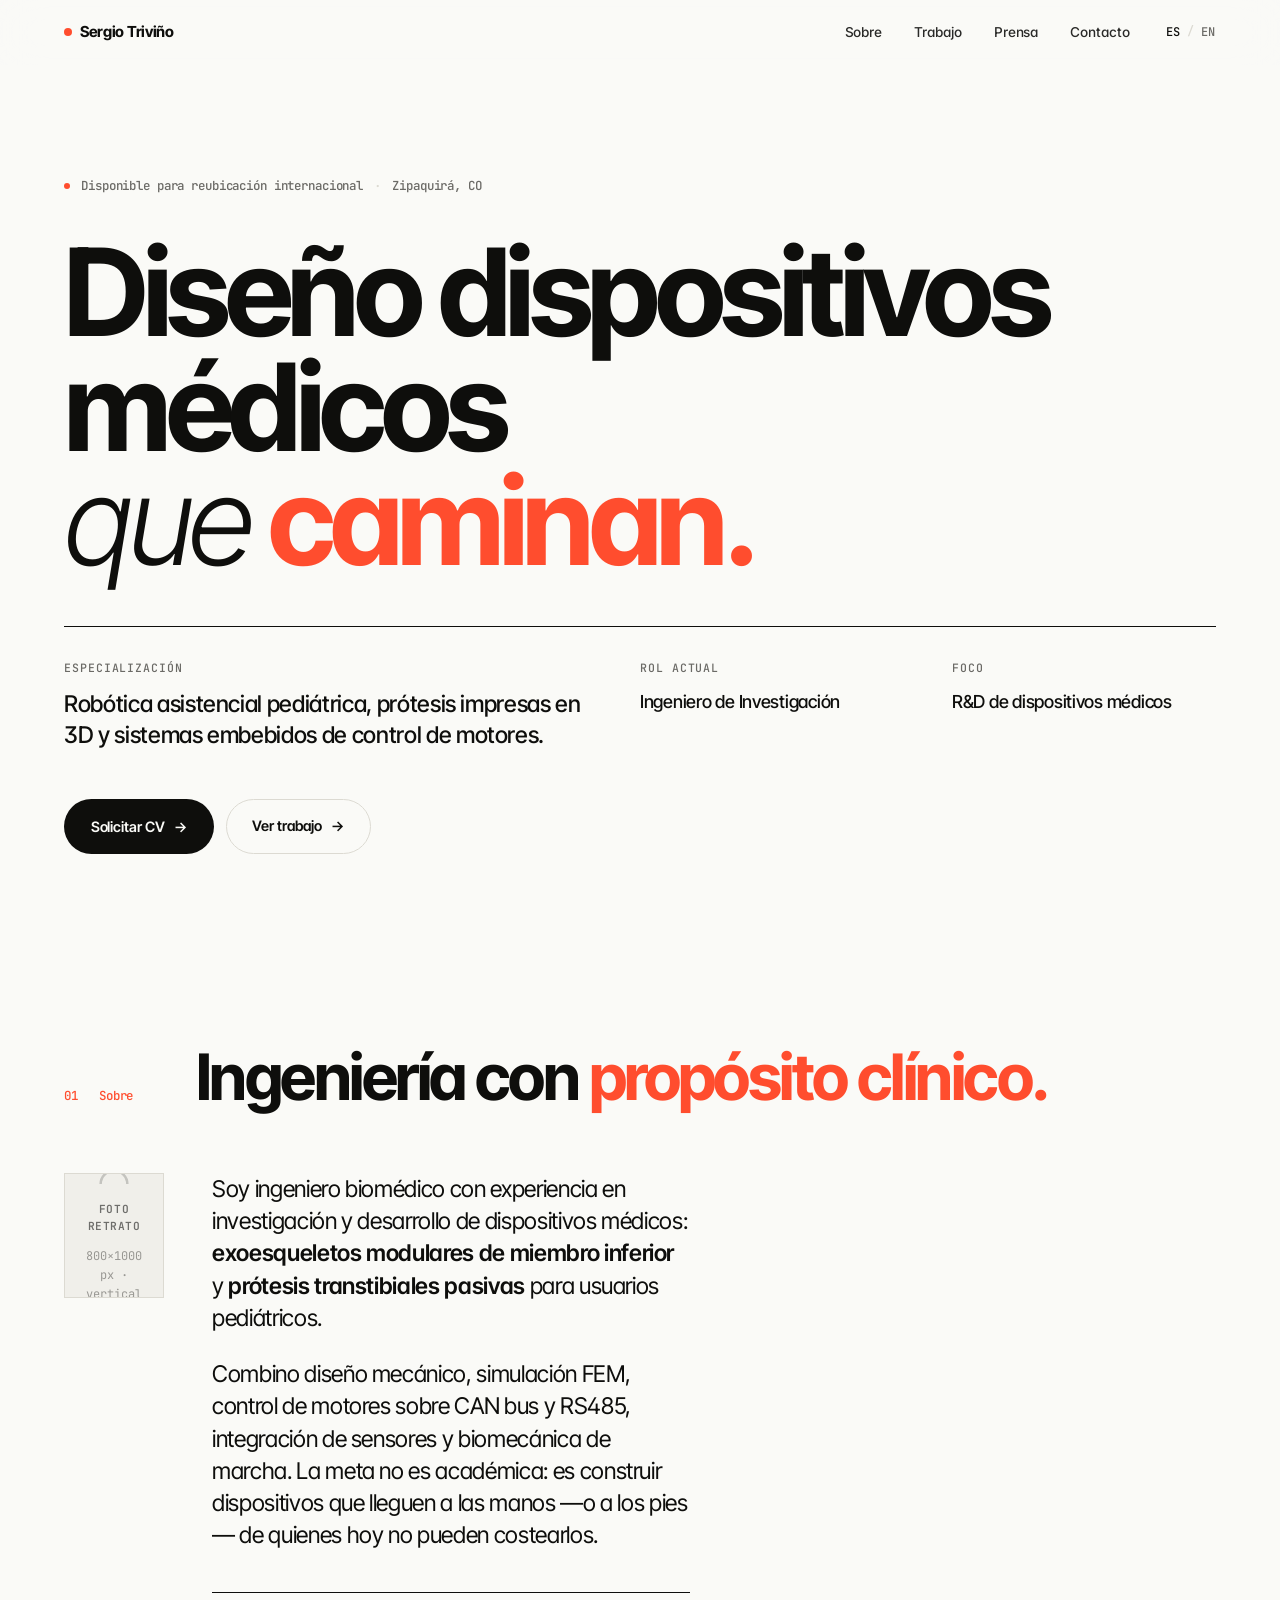
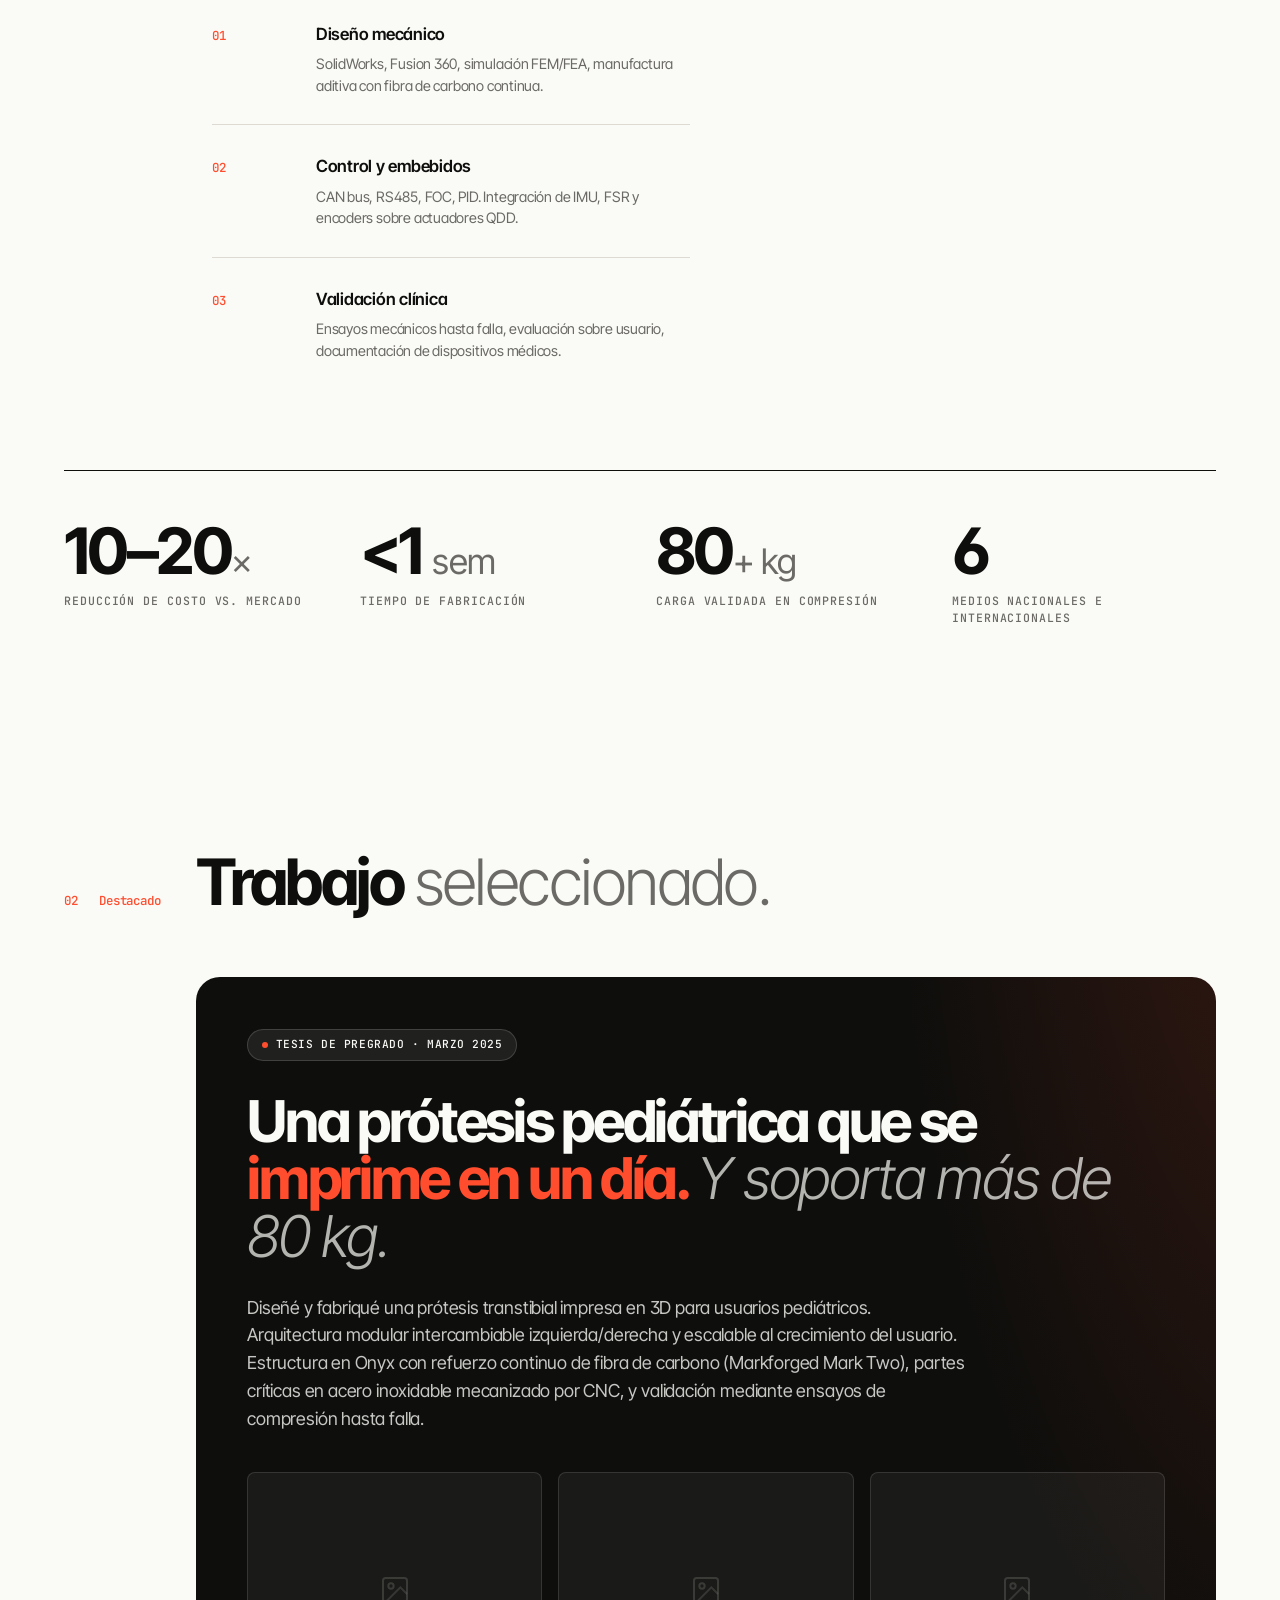
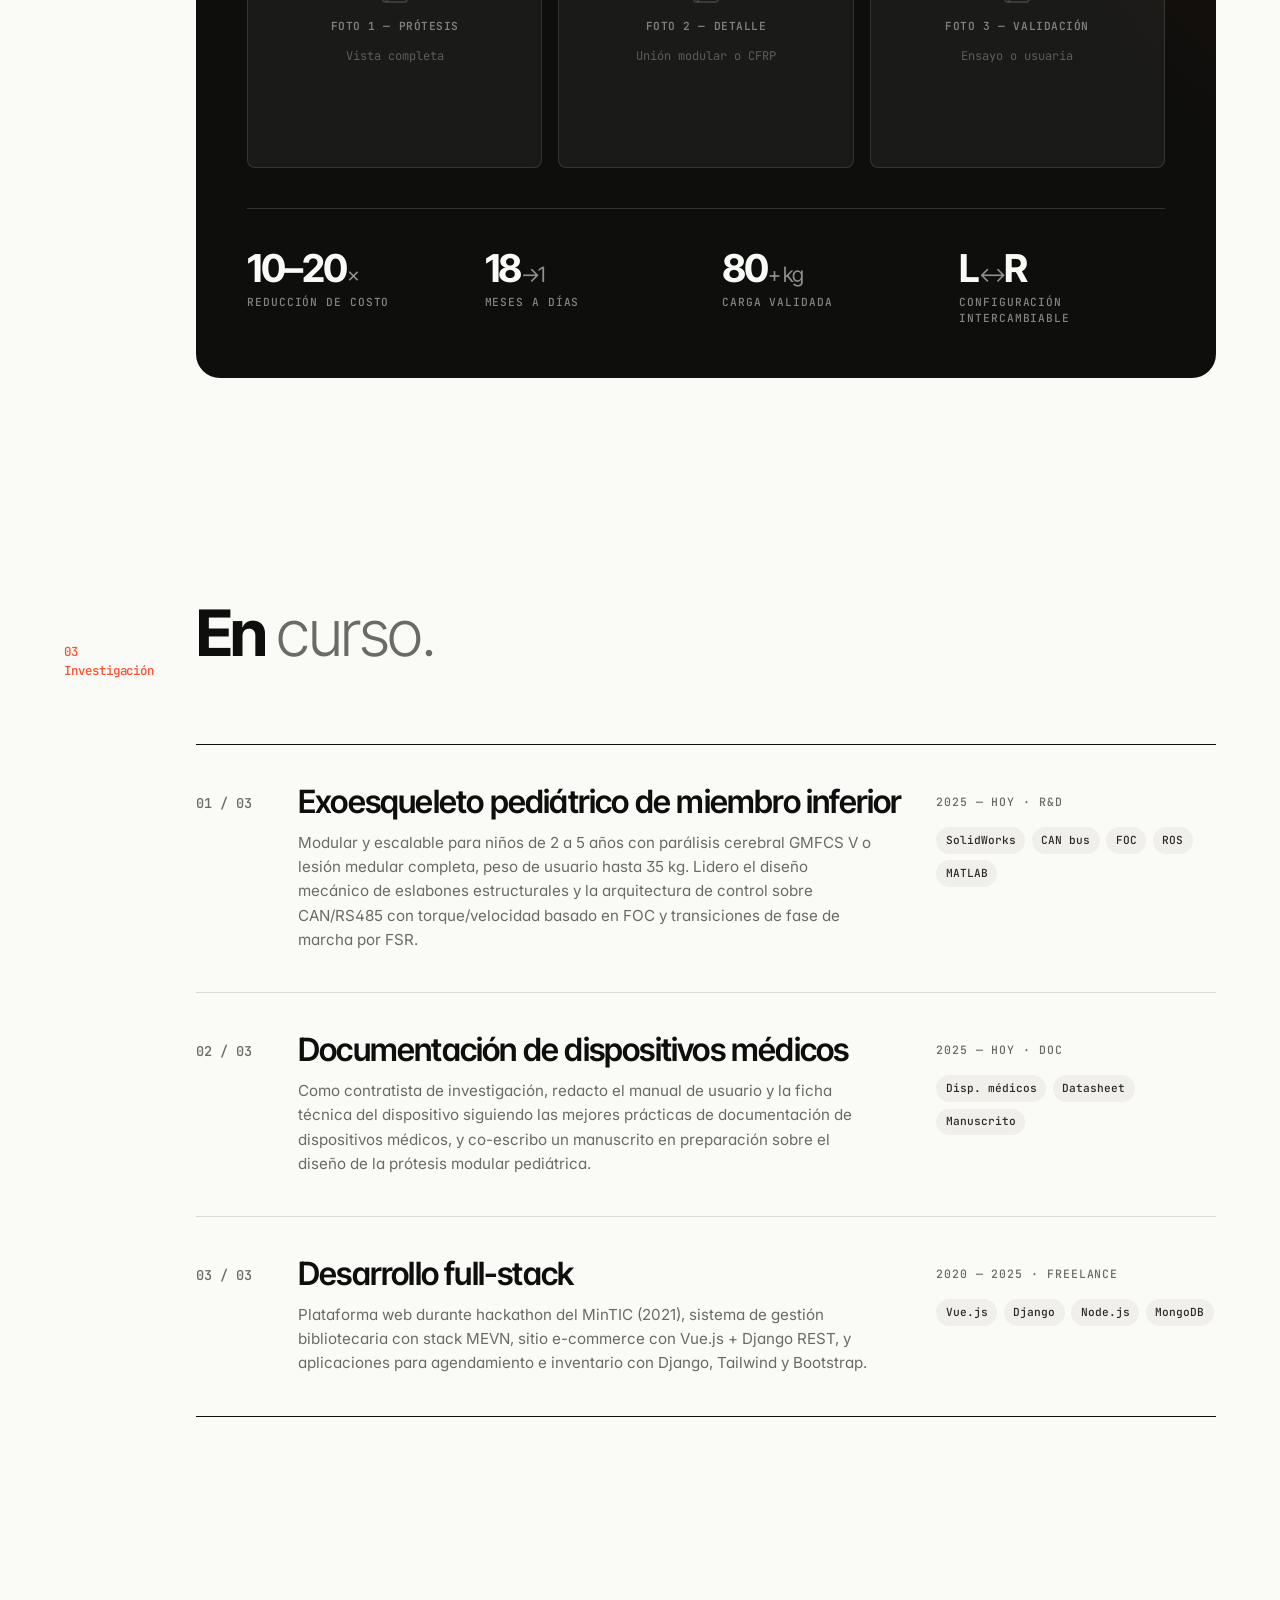
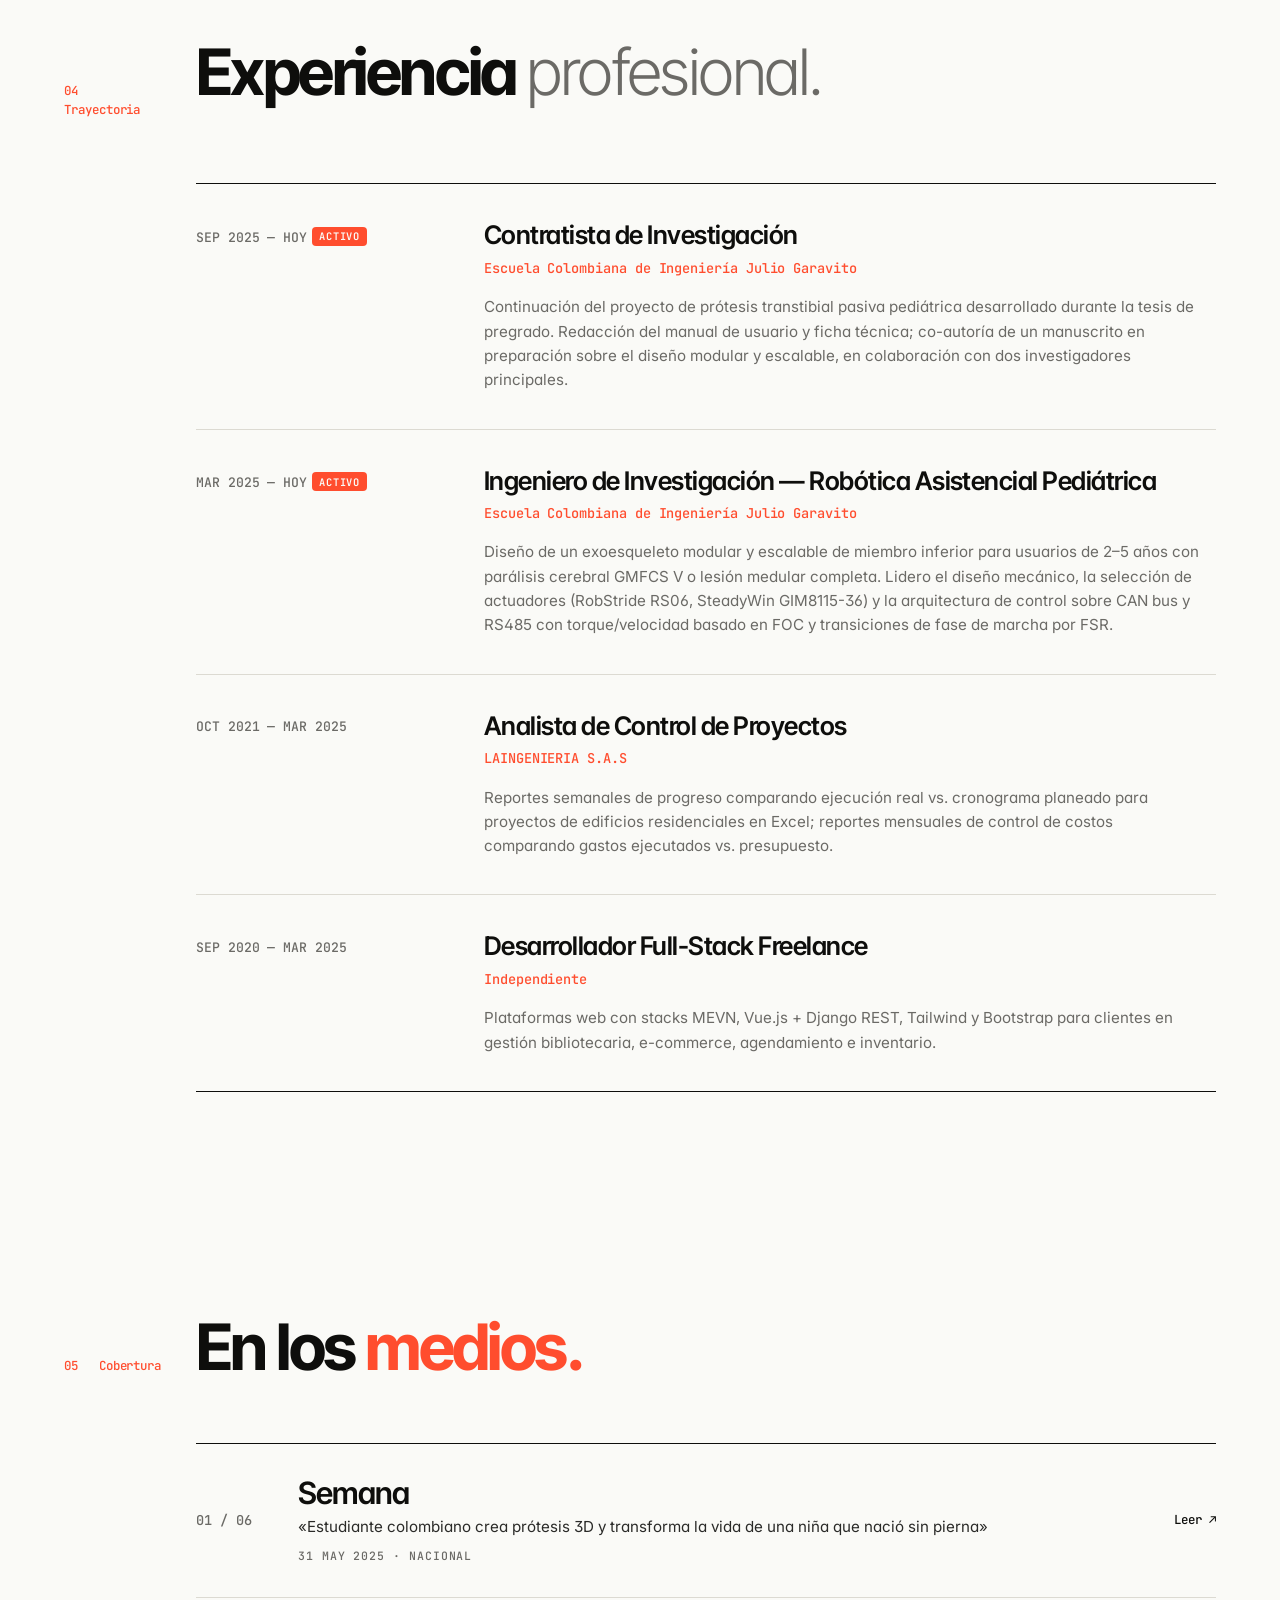
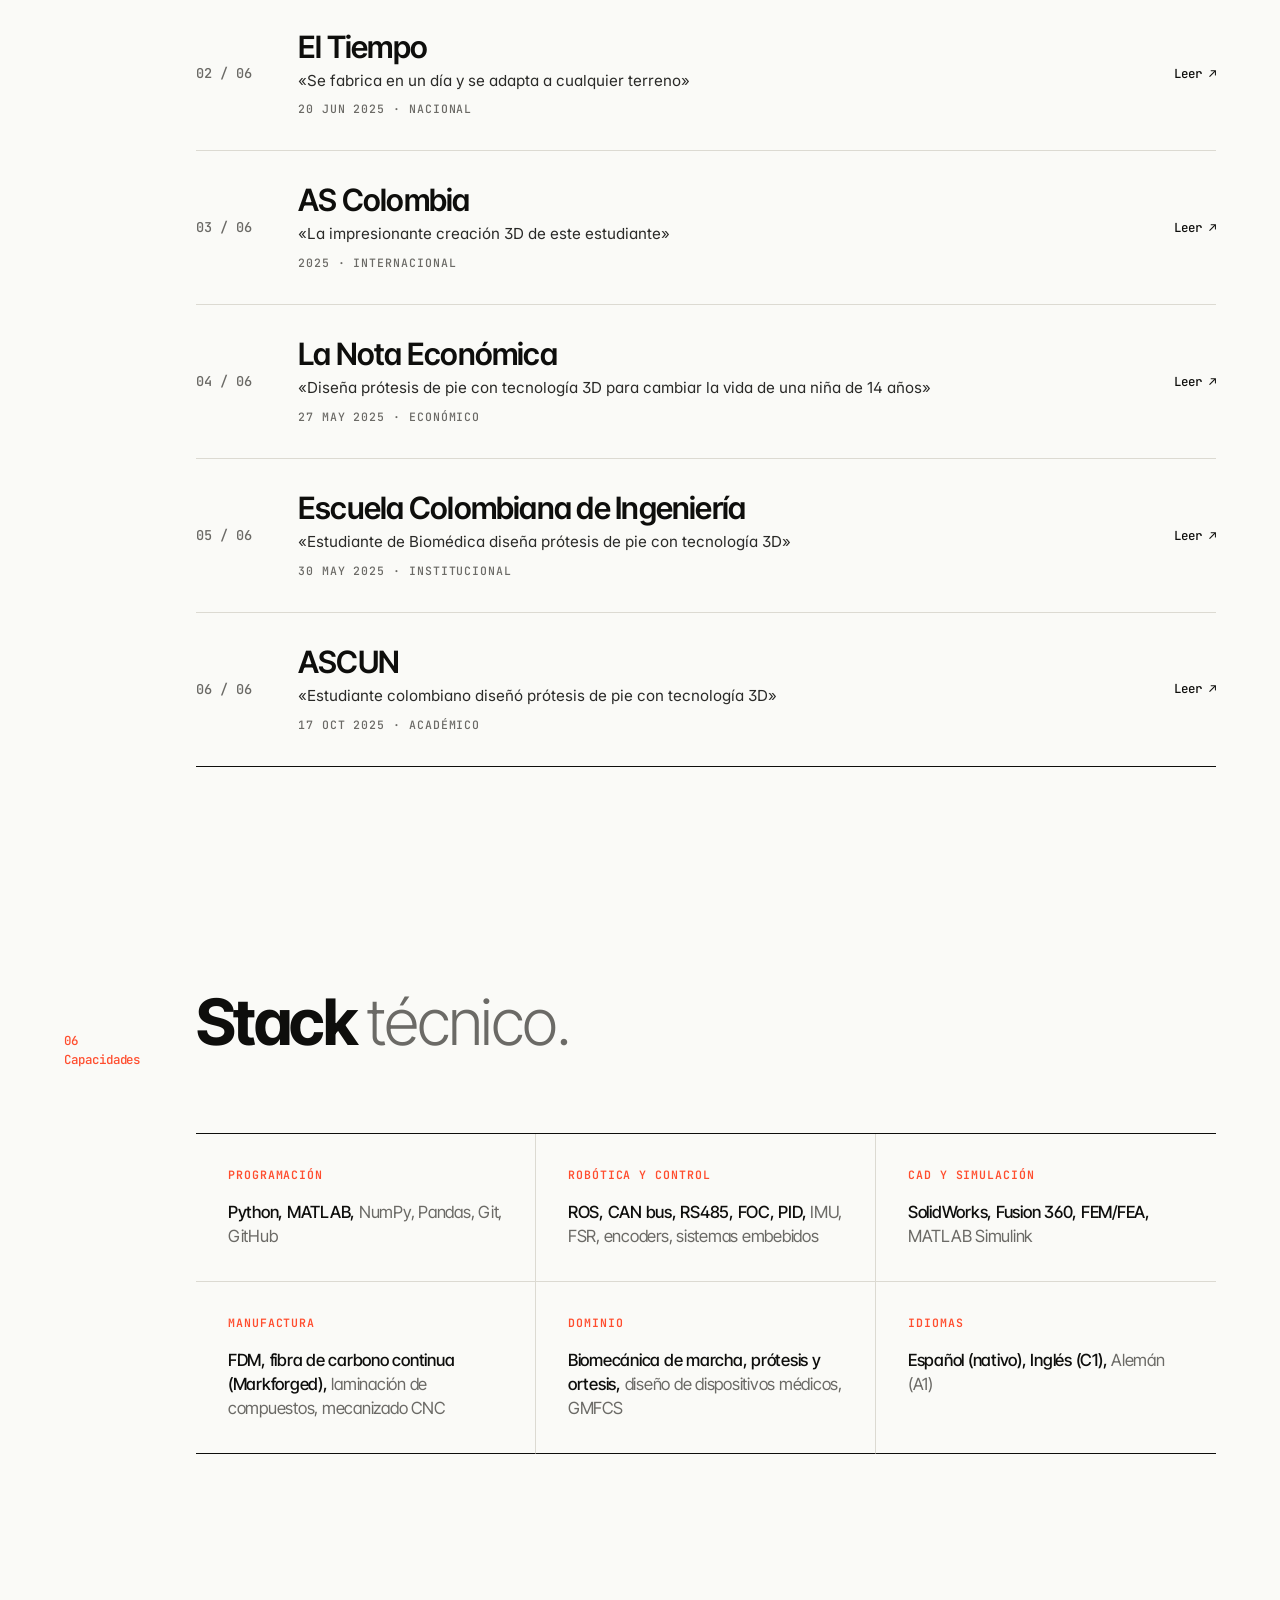
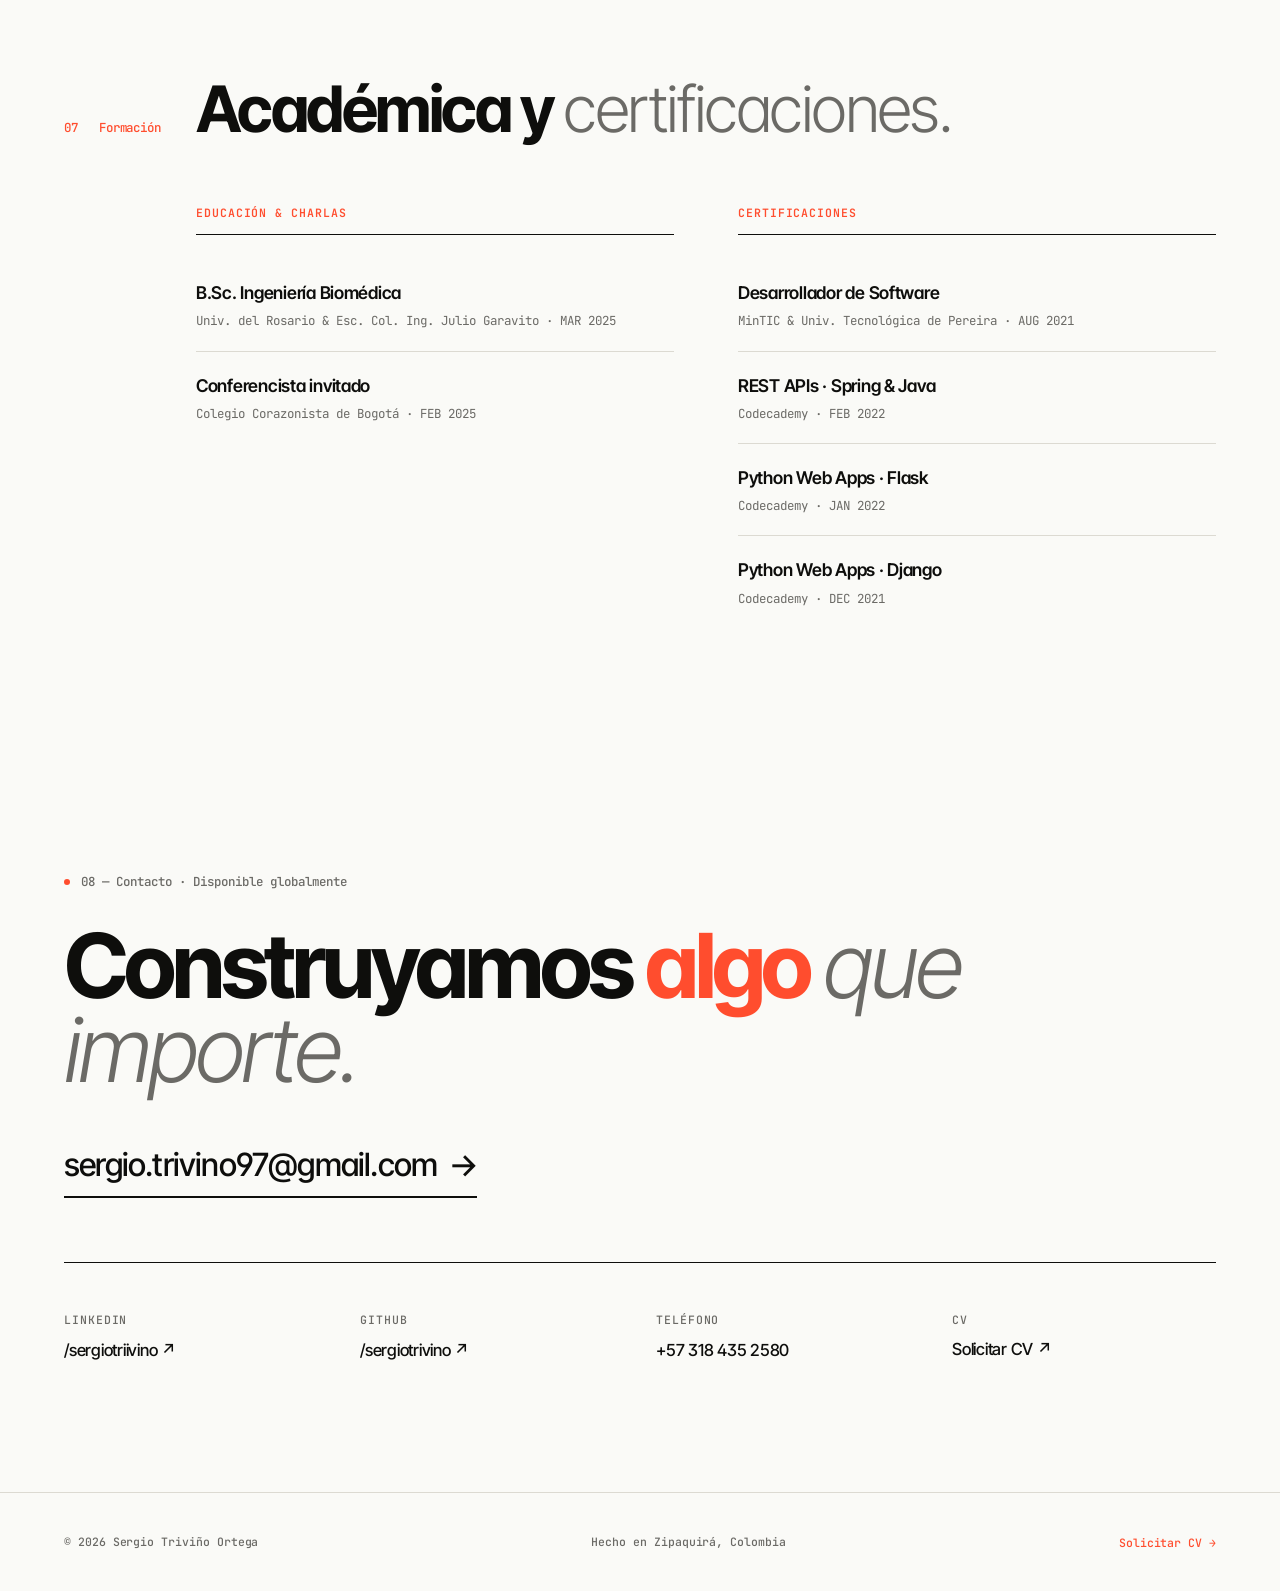
==== index.html @ 1588f5c0 "Update index.html" ====
<!DOCTYPE html>
<html lang="es">
<head>
<meta charset="UTF-8" />
<meta name="viewport" content="width=device-width, initial-scale=1.0" />
<title>Sergio Triviño Ortega — Biomedical Engineer</title>
<meta name="description" content="Biomedical Engineer specialized in pediatric assistive robotics, medical device R&D, and embedded systems." />

<meta property="og:title" content="Sergio Triviño Ortega — Biomedical Engineer" />
<meta property="og:description" content="Pediatric assistive robotics · Medical device R&D · Embedded systems." />
<meta property="og:type" content="website" />
<meta property="og:url" content="https://sergiotrivino.github.io/" />

<link rel="icon" href="data:image/svg+xml,%3Csvg xmlns='http://www.w3.org/2000/svg' viewBox='0 0 100 100'%3E%3Crect width='100' height='100' fill='%23FAFAF7'/%3E%3Ctext x='50' y='72' font-family='Inter,sans-serif' font-size='80' font-weight='700' text-anchor='middle' fill='%23111111'%3ES%3C/text%3E%3C/svg%3E" />

<link rel="preconnect" href="https://fonts.googleapis.com" />
<link rel="preconnect" href="https://fonts.gstatic.com" crossorigin />
<link href="https://fonts.googleapis.com/css2?family=Inter:wght@300;400;500;600;700;800;900&family=Inter+Tight:wght@400;500;600;700;800&family=JetBrains+Mono:wght@400;500&display=swap" rel="stylesheet" />


<script>
  window.GFORM_CONFIG = {
    
    formId: "1FAIpQLSeUPImCVK6qhcJ25LYQyO4uPoItiih1AA-B5sg73htNjAnJwQ",
    
    fields: {
      name:    "entry.908904742",
      email:   "entry.273068794",
      company: "entry.198479231",
      role:    "entry.1374015779",
      reason:  "entry.35999876",
      linkedin:"entry.1662729470"
    }
  };
</script>

<style>
:root {
  --bg: #FAFAF7;
  --bg-2: #F0EFEA;
  --ink: #0E0E0C;
  --ink-soft: #2A2A28;
  --ink-muted: #6B6A66;
  --line: #DCDAD2;
  --line-soft: #EAE8E0;
  --accent: #FF4D2E;
  --error: #C7321F;
  --success: #1F7A3F;

  --font-display: 'Inter Tight', 'Inter', sans-serif;
  --font-body: 'Inter', system-ui, sans-serif;
  --font-mono: 'JetBrains Mono', monospace;

  --max: 1320px;
  --gutter: clamp(1.5rem, 5vw, 4rem);
}

* { margin: 0; padding: 0; box-sizing: border-box; }
html { scroll-behavior: smooth; }
html.modal-open { overflow: hidden; }

body {
  background: var(--bg);
  color: var(--ink);
  font-family: var(--font-body);
  font-size: 15px;
  line-height: 1.55;
  font-weight: 400;
  -webkit-font-smoothing: antialiased;
  text-rendering: optimizeLegibility;
  overflow-x: hidden;
  font-feature-settings: 'ss01', 'cv11';
}

::selection { background: var(--accent); color: var(--bg); }
main, header, footer, nav { position: relative; }

/* ==================== NAV ==================== */
nav {
  position: fixed;
  top: 0; left: 0; right: 0;
  z-index: 100;
  padding: 1.25rem var(--gutter);
  display: flex;
  justify-content: space-between;
  align-items: center;
  background: rgba(250,250,247,0.85);
  backdrop-filter: blur(20px);
  border-bottom: 1px solid transparent;
  transition: border-color 0.3s ease;
}

nav.scrolled { border-bottom-color: var(--line-soft); }

.brand {
  font-family: var(--font-display);
  font-size: 0.95rem;
  font-weight: 700;
  letter-spacing: -0.02em;
  text-decoration: none;
  color: var(--ink);
  display: flex;
  align-items: center;
  gap: 0.5rem;
}

.brand-dot {
  width: 8px; height: 8px;
  background: var(--accent);
  border-radius: 50%;
}

.nav-right { display: flex; align-items: center; gap: 2.25rem; }
.nav-links { display: flex; gap: 2rem; list-style: none; }

.nav-links a {
  color: var(--ink-soft);
  text-decoration: none;
  font-size: 0.85rem;
  font-weight: 500;
  letter-spacing: -0.005em;
  transition: color 0.2s;
}
.nav-links a:hover { color: var(--accent); }

.lang-toggle {
  display: flex;
  align-items: center;
  gap: 0.4rem;
  font-family: var(--font-mono);
  font-size: 0.75rem;
  font-weight: 500;
}

.lang-toggle button {
  background: none; border: none; cursor: pointer;
  padding: 0; color: var(--ink-muted);
  font-family: inherit; font-size: inherit; font-weight: inherit;
  transition: color 0.2s; letter-spacing: 0.05em;
}
.lang-toggle button.active { color: var(--ink); }
.lang-toggle .sep { color: var(--line); }

@media (max-width: 760px) { .nav-links { display: none; } }

/* ==================== HERO ==================== */
.hero {
  min-height: 100vh;
  max-width: var(--max);
  margin: 0 auto;
  padding: 11rem var(--gutter) 5rem;
  display: flex;
  flex-direction: column;
  justify-content: center;
  position: relative;
}

.hero-eyebrow {
  display: inline-flex;
  align-items: center;
  gap: 0.7rem;
  font-family: var(--font-mono);
  font-size: 0.78rem;
  font-weight: 500;
  color: var(--ink-muted);
  margin-bottom: 2.5rem;
  letter-spacing: -0.01em;
  opacity: 0;
  animation: fadeUp 0.8s 0.1s forwards;
}

.eyebrow-dot {
  width: 6px; height: 6px;
  background: var(--accent);
  border-radius: 50%;
  animation: pulse 2.4s infinite;
}

@keyframes pulse {
  0%, 100% { box-shadow: 0 0 0 0 rgba(255,77,46,0.5); }
  50% { box-shadow: 0 0 0 6px rgba(255,77,46,0); }
}

.hero h1 {
  font-family: var(--font-display);
  font-size: clamp(2.75rem, 9.5vw, 9rem);
  font-weight: 700;
  line-height: 0.94;
  letter-spacing: -0.045em;
  margin-bottom: 3rem;
  max-width: 1280px;
  opacity: 0;
  animation: fadeUp 1s 0.25s forwards;
}

.hero h1 .accent-mark { color: var(--accent); font-weight: 700; }
.hero h1 .light { font-weight: 300; font-style: italic; }

.hero-meta-row {
  display: grid;
  grid-template-columns: 2fr 1fr 1fr;
  gap: 3rem;
  padding-top: 2rem;
  border-top: 1px solid var(--ink);
  opacity: 0;
  animation: fadeUp 1s 0.5s forwards;
  align-items: start;
}

.hero-meta-block .label {
  font-family: var(--font-mono);
  font-size: 0.72rem;
  text-transform: uppercase;
  letter-spacing: 0.08em;
  color: var(--ink-muted);
  margin-bottom: 0.75rem;
  font-weight: 500;
  display: block;
}

.hero-meta-block .value {
  font-family: var(--font-display);
  font-size: clamp(1rem, 1.4vw, 1.25rem);
  font-weight: 500;
  color: var(--ink);
  letter-spacing: -0.015em;
  line-height: 1.4;
}

.hero-meta-block .value.large {
  font-size: clamp(1.1rem, 1.8vw, 1.45rem);
  line-height: 1.35;
  max-width: 540px;
}

@media (max-width: 760px) { .hero-meta-row { grid-template-columns: 1fr; gap: 2rem; } }

.hero-cta {
  display: flex;
  gap: 0.75rem;
  flex-wrap: wrap;
  margin-top: 3rem;
  opacity: 0;
  animation: fadeUp 1s 0.7s forwards;
}

.btn {
  display: inline-flex;
  align-items: center;
  gap: 0.6rem;
  padding: 0.95rem 1.6rem;
  border-radius: 999px;
  text-decoration: none;
  font-family: var(--font-display);
  font-size: 0.9rem;
  font-weight: 600;
  letter-spacing: -0.005em;
  cursor: pointer;
  border: 1px solid transparent;
  transition: all 0.25s ease;
  white-space: nowrap;
  background: none;
  color: inherit;
}

.btn-primary { background: var(--ink); color: var(--bg); }
.btn-primary:hover { background: var(--accent); transform: translateY(-2px); }

.btn-ghost {
  background: transparent;
  border-color: var(--line);
  color: var(--ink);
}
.btn-ghost:hover {
  border-color: var(--ink);
  background: var(--ink); color: var(--bg);
  transform: translateY(-2px);
}

.btn .arrow { transition: transform 0.2s; font-size: 1em; }
.btn:hover .arrow { transform: translate(2px, -2px); }

@keyframes fadeUp {
  from { opacity: 0; transform: translateY(24px); }
  to { opacity: 1; transform: translateY(0); }
}

/* ==================== SECTIONS ==================== */
section {
  max-width: var(--max);
  margin: 0 auto;
  padding: 7rem var(--gutter);
}

.section-header {
  display: grid;
  grid-template-columns: 100px 1fr;
  gap: 2rem;
  margin-bottom: 4rem;
  align-items: baseline;
}

.section-num {
  font-family: var(--font-mono);
  font-size: 0.78rem;
  color: var(--ink-muted);
  font-weight: 500;
  letter-spacing: -0.005em;
}
.section-num span { color: var(--accent); }

h2 {
  font-family: var(--font-display);
  font-size: clamp(2rem, 5vw, 4rem);
  font-weight: 700;
  line-height: 0.98;
  letter-spacing: -0.04em;
  max-width: 1100px;
}

h2 .light { font-weight: 300; color: var(--ink-muted); }
h2 .accent { color: var(--accent); }

@media (max-width: 700px) { .section-header { grid-template-columns: 1fr; gap: 0.5rem; } }

/* ==================== ABOUT ==================== */
.about-layout {
  display: grid;
  grid-template-columns: 100px 1fr 1fr;
  gap: 2rem 3rem;
  align-items: start;
}

.about-text p {
  font-family: var(--font-display);
  font-size: clamp(1.1rem, 1.8vw, 1.5rem);
  font-weight: 400;
  line-height: 1.4;
  color: var(--ink);
  margin-bottom: 1.5rem;
  letter-spacing: -0.015em;
  max-width: 640px;
}
.about-text p:last-child { margin-bottom: 0; }
.about-text strong { font-weight: 600; color: var(--ink); }

/* ==================== PHOTO PLACEHOLDER (about + others) ==================== */
.photo-frame {
  width: 100%;
  aspect-ratio: 4 / 5;
  background: var(--bg-2);
  border: 1px solid var(--line);
  position: relative;
  overflow: hidden;
  display: flex;
  align-items: center;
  justify-content: center;
  font-family: var(--font-mono);
  font-size: 0.75rem;
  color: var(--ink-muted);
  text-align: center;
  padding: 1rem;
}

.photo-frame img {
  width: 100%;
  height: 100%;
  object-fit: cover;
  display: block;
}

.photo-frame.has-image .photo-placeholder { display: none; }

.photo-placeholder {
  display: flex;
  flex-direction: column;
  align-items: center;
  gap: 0.75rem;
  opacity: 0.65;
}
.photo-placeholder svg { opacity: 0.5; }
.photo-placeholder strong {
  font-weight: 600; color: var(--ink-soft);
  letter-spacing: 0.05em; text-transform: uppercase;
  font-size: 0.7rem;
}

.about-pillars {
  display: grid;
  grid-template-columns: 1fr;
  gap: 0;
  border-top: 1px solid var(--ink);
}

.pillar {
  display: grid;
  grid-template-columns: 80px 1fr;
  gap: 1.5rem;
  padding: 1.75rem 0;
  border-bottom: 1px solid var(--line);
  align-items: baseline;
}
.pillar:last-child { border-bottom: none; }

.pillar-num { font-family: var(--font-mono); font-size: 0.78rem; color: var(--accent); font-weight: 500; }

.pillar-content h4 {
  font-family: var(--font-display);
  font-size: 1.05rem;
  font-weight: 600;
  letter-spacing: -0.015em;
  margin-bottom: 0.4rem;
}

.pillar-content p {
  font-size: 0.9rem;
  color: var(--ink-muted);
  line-height: 1.5;
  max-width: 380px;
}

@media (max-width: 900px) {
  .about-layout { grid-template-columns: 1fr; gap: 3rem; }
}

/* ==================== METRIC STRIP ==================== */
.metric-strip {
  margin-top: 5rem;
  padding-top: 3rem;
  border-top: 1px solid var(--ink);
  display: grid;
  grid-template-columns: repeat(4, 1fr);
  gap: 2rem;
}

.metric-cell .num {
  font-family: var(--font-display);
  font-size: clamp(2.5rem, 5vw, 4rem);
  font-weight: 700;
  line-height: 1;
  letter-spacing: -0.04em;
  margin-bottom: 0.6rem;
  color: var(--ink);
}

.metric-cell .num .unit {
  color: var(--ink-muted);
  font-weight: 400;
  font-size: 0.55em;
  letter-spacing: -0.02em;
}

.metric-cell .label {
  font-family: var(--font-mono);
  font-size: 0.72rem;
  text-transform: uppercase;
  letter-spacing: 0.08em;
  color: var(--ink-muted);
  line-height: 1.5;
  font-weight: 500;
}

@media (max-width: 760px) { .metric-strip { grid-template-columns: repeat(2, 1fr); } }

/* ==================== FEATURED PROJECT ==================== */
.featured-project {
  display: grid;
  grid-template-columns: 100px 1fr;
  gap: 2rem;
  margin-top: 2rem;
}

.featured-card {
  background: var(--ink);
  color: var(--bg);
  padding: clamp(2rem, 4vw, 4rem);
  border-radius: 24px;
  position: relative;
  overflow: hidden;
}

.featured-card::before {
  content: '';
  position: absolute;
  top: -30%; right: -10%;
  width: 50%; height: 130%;
  background: radial-gradient(ellipse at top right, rgba(255,77,46,0.18) 0%, transparent 60%);
  pointer-events: none;
}

.featured-tag {
  display: inline-flex;
  align-items: center;
  gap: 0.5rem;
  padding: 0.4rem 0.85rem;
  background: rgba(255,255,255,0.08);
  border: 1px solid rgba(255,255,255,0.15);
  border-radius: 999px;
  font-family: var(--font-mono);
  font-size: 0.7rem;
  font-weight: 500;
  letter-spacing: 0.05em;
  color: var(--bg);
  margin-bottom: 2rem;
  position: relative;
}

.featured-tag .dot { width: 6px; height: 6px; background: var(--accent); border-radius: 50%; }

.featured-card h3 {
  font-family: var(--font-display);
  font-size: clamp(1.85rem, 4.5vw, 3.75rem);
  font-weight: 700;
  line-height: 1;
  letter-spacing: -0.04em;
  margin-bottom: 1.75rem;
  max-width: 900px;
  position: relative;
}

.featured-card h3 .accent { color: var(--accent); }
.featured-card h3 .light { font-weight: 300; color: rgba(250,250,247,0.7); font-style: italic; }

.featured-desc {
  font-family: var(--font-display);
  font-size: clamp(1rem, 1.4vw, 1.2rem);
  color: rgba(250,250,247,0.78);
  max-width: 720px;
  margin-bottom: 2.5rem;
  line-height: 1.55;
  font-weight: 400;
  letter-spacing: -0.01em;
  position: relative;
}

/* Featured project image gallery placeholders */
.featured-gallery {
  display: grid;
  grid-template-columns: repeat(3, 1fr);
  gap: 1rem;
  margin-bottom: 2.5rem;
  position: relative;
}

.featured-gallery .photo-frame {
  background: rgba(255,255,255,0.05);
  border: 1px solid rgba(255,255,255,0.12);
  color: rgba(250,250,247,0.45);
  aspect-ratio: 1 / 1;
  border-radius: 8px;
}
.featured-gallery .photo-placeholder strong { color: rgba(250,250,247,0.7); }
.featured-gallery .photo-placeholder svg path { stroke: rgba(250,250,247,0.4); }

@media (max-width: 600px) {
  .featured-gallery { grid-template-columns: 1fr 1fr; }
}

.featured-metrics {
  display: grid;
  grid-template-columns: repeat(4, 1fr);
  gap: 2rem;
  padding-top: 2.5rem;
  border-top: 1px solid rgba(250,250,247,0.15);
  position: relative;
}

.feat-metric .num {
  font-family: var(--font-display);
  font-size: clamp(1.75rem, 3vw, 2.5rem);
  font-weight: 700;
  letter-spacing: -0.04em;
  line-height: 1;
  margin-bottom: 0.5rem;
  color: var(--bg);
}

.feat-metric .num .unit { color: rgba(250,250,247,0.55); font-weight: 400; font-size: 0.55em; }

.feat-metric .label {
  font-family: var(--font-mono);
  font-size: 0.7rem;
  text-transform: uppercase;
  letter-spacing: 0.08em;
  color: rgba(250,250,247,0.5);
  line-height: 1.4;
  font-weight: 500;
}

@media (max-width: 900px) {
  .featured-project { grid-template-columns: 1fr; gap: 1.5rem; }
  .featured-metrics { grid-template-columns: repeat(2, 1fr); gap: 1.5rem; }
}

/* ==================== PROJECTS GRID ==================== */
.projects-layout {
  display: grid;
  grid-template-columns: 100px 1fr;
  gap: 2rem;
  margin-top: 2rem;
}

.projects-list { display: flex; flex-direction: column; }

.project-row {
  display: grid;
  grid-template-columns: 70px 1fr 280px;
  gap: 2rem;
  padding: 2.5rem 0;
  border-top: 1px solid var(--line);
  align-items: start;
  cursor: default;
  transition: padding 0.3s ease;
  position: relative;
}

.project-row::before {
  content: '';
  position: absolute;
  left: 0; top: -1px;
  width: 0; height: 1px;
  background: var(--accent);
  transition: width 0.4s ease;
}

.project-row:hover::before { width: 100%; }
.project-row:first-child { border-top: 1px solid var(--ink); }
.project-row:last-child { border-bottom: 1px solid var(--ink); }

.proj-num {
  font-family: var(--font-mono);
  font-size: 0.85rem;
  color: var(--ink-muted);
  font-weight: 500;
  padding-top: 0.5rem;
}

.proj-body h4 {
  font-family: var(--font-display);
  font-size: clamp(1.5rem, 2.5vw, 2.25rem);
  font-weight: 600;
  line-height: 1.05;
  letter-spacing: -0.025em;
  margin-bottom: 0.75rem;
}

.proj-body p {
  font-size: 0.95rem;
  color: var(--ink-muted);
  line-height: 1.6;
  max-width: 580px;
}

.proj-side { display: flex; flex-direction: column; gap: 1rem; padding-top: 0.5rem; }

.proj-side-meta {
  font-family: var(--font-mono);
  font-size: 0.72rem;
  color: var(--ink-muted);
  text-transform: uppercase;
  letter-spacing: 0.08em;
  font-weight: 500;
}

.tag-list { display: flex; flex-wrap: wrap; gap: 0.4rem; }

.tag {
  font-family: var(--font-mono);
  font-size: 0.7rem;
  padding: 0.3rem 0.6rem;
  background: var(--bg-2);
  color: var(--ink-soft);
  border-radius: 999px;
  font-weight: 500;
}

@media (max-width: 900px) {
  .projects-layout { grid-template-columns: 1fr; gap: 2rem; }
  .project-row { grid-template-columns: 1fr; gap: 1rem; }
  .proj-side { padding-top: 0; }
}

/* ==================== EXPERIENCE TIMELINE ==================== */
.timeline {
  display: grid;
  grid-template-columns: 100px 1fr;
  gap: 2rem;
  margin-top: 2rem;
}

.timeline-list { display: flex; flex-direction: column; }

.exp-row {
  display: grid;
  grid-template-columns: 240px 1fr;
  gap: 3rem;
  padding: 2.25rem 0;
  border-top: 1px solid var(--line);
  align-items: start;
}

.exp-row:first-child { border-top: 1px solid var(--ink); }
.exp-row:last-child { border-bottom: 1px solid var(--ink); }

.exp-when {
  font-family: var(--font-mono);
  font-size: 0.82rem;
  color: var(--ink-muted);
  font-weight: 500;
  letter-spacing: -0.005em;
  padding-top: 0.4rem;
}

.exp-when .now {
  display: inline-block;
  background: var(--accent);
  color: var(--bg);
  padding: 0.1rem 0.45rem;
  font-size: 0.65rem;
  font-weight: 600;
  letter-spacing: 0.08em;
  margin-left: 0.3rem;
  border-radius: 4px;
  text-transform: uppercase;
  vertical-align: 0.1em;
}

.exp-card h4 {
  font-family: var(--font-display);
  font-size: clamp(1.25rem, 2vw, 1.65rem);
  font-weight: 600;
  letter-spacing: -0.02em;
  line-height: 1.15;
  margin-bottom: 0.4rem;
}

.exp-org {
  display: inline-block;
  font-family: var(--font-mono);
  font-size: 0.85rem;
  color: var(--accent);
  margin-bottom: 1rem;
  font-weight: 500;
  letter-spacing: -0.005em;
}

.exp-card p {
  font-size: 0.95rem;
  color: var(--ink-muted);
  line-height: 1.6;
  max-width: 720px;
}

@media (max-width: 900px) {
  .timeline { grid-template-columns: 1fr; gap: 2rem; }
  .exp-row { grid-template-columns: 1fr; gap: 0.75rem; }
}

/* ==================== PRESS ==================== */
.press-layout {
  display: grid;
  grid-template-columns: 100px 1fr;
  gap: 2rem;
  margin-top: 2rem;
}

.press-list { display: flex; flex-direction: column; }

.press-row {
  display: grid;
  grid-template-columns: 70px 1fr auto;
  gap: 2rem;
  padding: 2rem 0;
  border-top: 1px solid var(--line);
  align-items: center;
  text-decoration: none;
  color: inherit;
  transition: all 0.3s ease;
  position: relative;
}

.press-row::before {
  content: '';
  position: absolute;
  left: 0; right: 0; top: 0; bottom: 0;
  background: var(--ink);
  transform: scaleY(0);
  transform-origin: bottom;
  transition: transform 0.4s cubic-bezier(0.65, 0, 0.35, 1);
  z-index: -1;
}

.press-row:hover::before { transform: scaleY(1); transform-origin: top; }
.press-row:hover { color: var(--bg); padding-left: 1.5rem; padding-right: 1.5rem; }
.press-row:hover .press-num { color: var(--accent); }
.press-row:hover .press-meta { color: rgba(250,250,247,0.6); }
.press-row:hover .press-cta { color: var(--accent); }

.press-row:first-child { border-top: 1px solid var(--ink); }
.press-row:last-child { border-bottom: 1px solid var(--ink); }

.press-num {
  font-family: var(--font-mono);
  font-size: 0.85rem;
  color: var(--ink-muted);
  font-weight: 500;
  transition: color 0.3s;
}

.press-body { min-width: 0; }

.press-outlet {
  font-family: var(--font-display);
  font-size: clamp(1.4rem, 2.4vw, 2rem);
  font-weight: 600;
  letter-spacing: -0.025em;
  line-height: 1.1;
  margin-bottom: 0.4rem;
}

.press-quote {
  font-size: 0.95rem;
  color: var(--ink-soft);
  line-height: 1.5;
  max-width: 700px;
  margin-bottom: 0.5rem;
  font-weight: 400;
  transition: color 0.3s;
}

.press-row:hover .press-quote { color: rgba(250,250,247,0.85); }

.press-meta {
  font-family: var(--font-mono);
  font-size: 0.72rem;
  color: var(--ink-muted);
  text-transform: uppercase;
  letter-spacing: 0.08em;
  font-weight: 500;
  transition: color 0.3s;
}

.press-cta {
  font-family: var(--font-mono);
  font-size: 0.78rem;
  color: var(--ink);
  font-weight: 500;
  letter-spacing: -0.005em;
  white-space: nowrap;
  transition: color 0.3s;
}

@media (max-width: 900px) {
  .press-layout { grid-template-columns: 1fr; gap: 2rem; }
  .press-row { grid-template-columns: 50px 1fr; gap: 1rem; }
  .press-cta { grid-column: 2; padding-top: 0.5rem; }
}

/* ==================== SKILLS ==================== */
.skills-layout {
  display: grid;
  grid-template-columns: 100px 1fr;
  gap: 2rem;
  margin-top: 2rem;
}

.skills-grid {
  display: grid;
  grid-template-columns: repeat(3, 1fr);
  gap: 0;
  border-top: 1px solid var(--ink);
}

.skill-cell {
  padding: 2rem;
  border-bottom: 1px solid var(--line);
  border-right: 1px solid var(--line);
}

.skill-cell:nth-child(3n) { border-right: none; }
.skill-cell:nth-last-child(-n+3) { border-bottom: 1px solid var(--ink); }

.skill-cell h4 {
  font-family: var(--font-mono);
  font-size: 0.72rem;
  text-transform: uppercase;
  letter-spacing: 0.08em;
  color: var(--accent);
  margin-bottom: 1rem;
  font-weight: 600;
}

.skill-cell p {
  font-family: var(--font-display);
  font-size: 1.05rem;
  color: var(--ink);
  line-height: 1.45;
  font-weight: 500;
  letter-spacing: -0.015em;
}

.skill-cell p .muted { color: var(--ink-muted); font-weight: 400; }

@media (max-width: 800px) {
  .skills-layout { grid-template-columns: 1fr; gap: 2rem; }
  .skills-grid { grid-template-columns: 1fr; }
  .skill-cell { border-right: none !important; }
  .skill-cell:nth-last-child(-n+3) { border-bottom: 1px solid var(--line); }
  .skill-cell:last-child { border-bottom: 1px solid var(--ink); }
}

/* ==================== EDUCATION + CERTS ==================== */
.formation-layout {
  display: grid;
  grid-template-columns: 100px 1fr;
  gap: 2rem;
  margin-top: 2rem;
}

.formation-grid {
  display: grid;
  grid-template-columns: 1fr 1fr;
  gap: 4rem;
}

.formation-block h3 {
  font-family: var(--font-mono);
  font-size: 0.72rem;
  text-transform: uppercase;
  letter-spacing: 0.08em;
  color: var(--accent);
  margin-bottom: 1.5rem;
  padding-bottom: 0.75rem;
  border-bottom: 1px solid var(--ink);
  font-weight: 600;
}

.form-item {
  padding: 1.25rem 0;
  border-bottom: 1px solid var(--line);
}

.form-item:last-child { border-bottom: none; }

.form-item h4 {
  font-family: var(--font-display);
  font-size: 1.1rem;
  font-weight: 600;
  letter-spacing: -0.015em;
  margin-bottom: 0.3rem;
}

.form-item p {
  font-family: var(--font-mono);
  font-size: 0.78rem;
  color: var(--ink-muted);
}

@media (max-width: 800px) {
  .formation-layout { grid-template-columns: 1fr; gap: 2rem; }
  .formation-grid { grid-template-columns: 1fr; gap: 2rem; }
}

/* ==================== CONTACT ==================== */
.contact-section {
  max-width: var(--max);
  margin: 0 auto;
  padding: 8rem var(--gutter);
  position: relative;
}

.contact-eyebrow {
  display: inline-flex;
  align-items: center;
  gap: 0.7rem;
  font-family: var(--font-mono);
  font-size: 0.78rem;
  font-weight: 500;
  color: var(--ink-muted);
  margin-bottom: 2rem;
}

.contact-eyebrow .dot { width: 6px; height: 6px; background: var(--accent); border-radius: 50%; }

.contact-heading {
  font-family: var(--font-display);
  font-size: clamp(2.5rem, 7vw, 6rem);
  font-weight: 700;
  line-height: 0.94;
  letter-spacing: -0.045em;
  margin-bottom: 3rem;
  max-width: 1100px;
}

.contact-heading .accent { color: var(--accent); }
.contact-heading .light { font-weight: 300; color: var(--ink-muted); font-style: italic; }

.contact-email-wrapper { display: inline-block; position: relative; margin-bottom: 4rem; }

.contact-email {
  font-family: var(--font-display);
  font-size: clamp(1.25rem, 3vw, 2rem);
  font-weight: 500;
  color: var(--ink);
  text-decoration: none;
  letter-spacing: -0.025em;
  display: inline-flex;
  align-items: center;
  gap: 0.75rem;
  transition: color 0.2s;
  border-bottom: 2px solid var(--ink);
  padding-bottom: 0.4rem;
}

.contact-email:hover { color: var(--accent); border-bottom-color: var(--accent); }

.contact-grid {
  display: grid;
  grid-template-columns: repeat(4, 1fr);
  gap: 2rem;
  padding-top: 3rem;
  border-top: 1px solid var(--ink);
}

.contact-cell .label {
  font-family: var(--font-mono);
  font-size: 0.72rem;
  text-transform: uppercase;
  letter-spacing: 0.08em;
  color: var(--ink-muted);
  margin-bottom: 0.6rem;
  font-weight: 500;
  display: block;
}

.contact-cell a, .contact-cell .value, .contact-cell button.linklike {
  font-family: var(--font-display);
  font-size: clamp(0.95rem, 1.3vw, 1.15rem);
  font-weight: 500;
  color: var(--ink);
  text-decoration: none;
  letter-spacing: -0.015em;
  transition: color 0.2s;
  background: none; border: none; padding: 0; cursor: pointer;
}

.contact-cell a:hover, .contact-cell button.linklike:hover { color: var(--accent); }

@media (max-width: 760px) { .contact-grid { grid-template-columns: 1fr 1fr; gap: 1.5rem; } }

/* ==================== FOOTER ==================== */
footer {
  padding: 2.5rem var(--gutter);
  border-top: 1px solid var(--line);
  display: flex;
  justify-content: space-between;
  flex-wrap: wrap;
  gap: 1rem;
  font-family: var(--font-mono);
  font-size: 0.72rem;
  color: var(--ink-muted);
  font-weight: 500;
  letter-spacing: -0.005em;
  max-width: var(--max);
  margin-left: auto;
  margin-right: auto;
}

footer a, footer button.linklike {
  color: var(--accent);
  text-decoration: none;
  background: none; border: none; padding: 0; cursor: pointer;
  font-family: inherit; font-size: inherit; font-weight: inherit; letter-spacing: inherit;
}

/* ==================== REVEAL ==================== */
.reveal {
  opacity: 0;
  transform: translateY(24px);
  transition: opacity 0.8s cubic-bezier(0.65, 0, 0.35, 1), transform 0.8s cubic-bezier(0.65, 0, 0.35, 1);
}

.reveal.visible {
  opacity: 1;
  transform: translateY(0);
}

/* ==================== MODAL — SOLICITAR CV ==================== */
.modal-overlay {
  position: fixed;
  inset: 0;
  background: rgba(14, 14, 12, 0.65);
  backdrop-filter: blur(8px);
  z-index: 1000;
  display: none;
  align-items: center;
  justify-content: center;
  padding: 1.5rem;
  opacity: 0;
  transition: opacity 0.3s ease;
}

.modal-overlay.visible { display: flex; opacity: 1; }

.modal {
  background: var(--bg);
  width: 100%;
  max-width: 580px;
  max-height: 92vh;
  overflow-y: auto;
  border-radius: 18px;
  padding: 2.5rem;
  position: relative;
  box-shadow: 0 30px 80px rgba(0,0,0,0.3);
  transform: translateY(20px) scale(0.97);
  transition: transform 0.35s cubic-bezier(0.34, 1.56, 0.64, 1);
}

.modal-overlay.visible .modal { transform: translateY(0) scale(1); }

.modal-close {
  position: absolute;
  top: 1.25rem; right: 1.25rem;
  width: 36px; height: 36px;
  border-radius: 999px;
  border: 1px solid var(--line);
  background: var(--bg);
  cursor: pointer;
  display: grid;
  place-items: center;
  color: var(--ink-soft);
  transition: all 0.2s;
  font-family: var(--font-mono);
}

.modal-close:hover { background: var(--ink); color: var(--bg); border-color: var(--ink); }

.modal-eyebrow {
  display: inline-flex;
  align-items: center;
  gap: 0.5rem;
  font-family: var(--font-mono);
  font-size: 0.72rem;
  text-transform: uppercase;
  letter-spacing: 0.1em;
  color: var(--ink-muted);
  margin-bottom: 1rem;
  font-weight: 500;
}

.modal-eyebrow .dot { width: 6px; height: 6px; background: var(--accent); border-radius: 50%; }

.modal h3 {
  font-family: var(--font-display);
  font-size: clamp(1.5rem, 3vw, 2rem);
  font-weight: 700;
  line-height: 1.05;
  letter-spacing: -0.03em;
  margin-bottom: 0.75rem;
}

.modal-intro {
  font-size: 0.93rem;
  color: var(--ink-muted);
  line-height: 1.55;
  margin-bottom: 2rem;
  max-width: 480px;
}

.field-group {
  display: flex;
  flex-direction: column;
  margin-bottom: 1.25rem;
}

.field-group label {
  font-family: var(--font-mono);
  font-size: 0.72rem;
  text-transform: uppercase;
  letter-spacing: 0.08em;
  color: var(--ink-soft);
  margin-bottom: 0.45rem;
  font-weight: 600;
}

.field-group label .req { color: var(--accent); margin-left: 0.15rem; }
.field-group label .opt {
  font-family: var(--font-mono);
  font-size: 0.65rem;
  color: var(--ink-muted);
  text-transform: lowercase;
  margin-left: 0.4rem;
  letter-spacing: 0;
  font-weight: 400;
}

.field-group input,
.field-group textarea {
  font-family: var(--font-body);
  font-size: 0.95rem;
  background: var(--bg-2);
  color: var(--ink);
  border: 1px solid var(--line);
  border-radius: 8px;
  padding: 0.75rem 0.9rem;
  transition: all 0.2s;
  outline: none;
  width: 100%;
  font-weight: 400;
}

.field-group input:focus,
.field-group textarea:focus {
  border-color: var(--ink);
  background: var(--bg);
}

.field-group textarea { resize: vertical; min-height: 90px; line-height: 1.5; }

.field-group .hint {
  font-size: 0.78rem;
  color: var(--ink-muted);
  margin-top: 0.4rem;
  line-height: 1.4;
}

.field-group .err {
  font-family: var(--font-mono);
  font-size: 0.72rem;
  color: var(--error);
  margin-top: 0.35rem;
  display: none;
  font-weight: 500;
}

.field-group.invalid input,
.field-group.invalid textarea {
  border-color: var(--error);
  background: rgba(199,50,31,0.04);
}

.field-group.invalid .err { display: block; }

/* honeypot - hidden anti-spam field */
.honeypot {
  position: absolute !important;
  left: -9999px !important;
  width: 1px !important;
  height: 1px !important;
  opacity: 0 !important;
  pointer-events: none !important;
}

.modal-footer {
  display: flex;
  align-items: center;
  justify-content: space-between;
  gap: 1rem;
  margin-top: 0.5rem;
  flex-wrap: wrap;
}

.modal-disclaimer {
  font-size: 0.75rem;
  color: var(--ink-muted);
  line-height: 1.45;
  flex-grow: 1;
  max-width: 280px;
}

.btn-submit {
  background: var(--ink);
  color: var(--bg);
  padding: 0.85rem 1.5rem;
  border-radius: 999px;
  border: none;
  font-family: var(--font-display);
  font-size: 0.9rem;
  font-weight: 600;
  cursor: pointer;
  transition: all 0.2s;
  display: inline-flex;
  align-items: center;
  gap: 0.5rem;
  letter-spacing: -0.005em;
}

.btn-submit:hover:not(:disabled) { background: var(--accent); transform: translateY(-1px); }
.btn-submit:disabled { opacity: 0.6; cursor: wait; }

.spinner {
  display: none;
  width: 14px; height: 14px;
  border: 2px solid rgba(255,255,255,0.3);
  border-top-color: var(--bg);
  border-radius: 50%;
  animation: spin 0.7s linear infinite;
}

.btn-submit.loading .spinner { display: inline-block; }
.btn-submit.loading .arrow { display: none; }

@keyframes spin { to { transform: rotate(360deg); } }

/* Success state */
.modal-success {
  text-align: center;
  padding: 2rem 1rem 0;
  display: none;
}

.modal.is-success .modal-form { display: none; }
.modal.is-success .modal-success { display: block; }
.modal.is-success .modal-eyebrow,
.modal.is-success > h3:not(.success-title),
.modal.is-success > .modal-intro { display: none; }

.success-icon {
  width: 64px; height: 64px;
  border-radius: 50%;
  background: var(--success);
  color: var(--bg);
  display: grid;
  place-items: center;
  margin: 0 auto 1.5rem;
  font-size: 1.75rem;
  font-weight: 700;
}

.success-title {
  font-family: var(--font-display);
  font-size: 1.65rem;
  font-weight: 700;
  letter-spacing: -0.02em;
  margin-bottom: 0.85rem;
  line-height: 1.15;
}

.modal-success p {
  color: var(--ink-muted);
  font-size: 0.95rem;
  line-height: 1.55;
  max-width: 420px;
  margin: 0 auto 1.5rem;
}

@media (max-width: 600px) {
  .modal { padding: 1.75rem 1.5rem; max-height: 95vh; }
  .modal-footer { flex-direction: column; align-items: stretch; }
  .modal-disclaimer { max-width: 100%; }
  .btn-submit { width: 100%; justify-content: center; }
}

/* Language */
html[lang="en"] .lang-es { display: none; }
html:not([lang="en"]) .lang-en { display: none; }
</style>
</head>
<body>

<!-- ============ NAV ============ -->
<nav id="nav">
  <a href="#top" class="brand">
    <span class="brand-dot"></span>
    Sergio Triviño
  </a>
  <div class="nav-right">
    <ul class="nav-links">
      <li><a href="#about" data-es="Sobre" data-en="About">Sobre</a></li>
      <li><a href="#work" data-es="Trabajo" data-en="Work">Trabajo</a></li>
      <li><a href="#press" data-es="Prensa" data-en="Press">Prensa</a></li>
      <li><a href="#contact" data-es="Contacto" data-en="Contact">Contacto</a></li>
    </ul>
    <div class="lang-toggle">
      <button id="btn-es" class="active" onclick="setLang('es')">ES</button>
      <span class="sep">/</span>
      <button id="btn-en" onclick="setLang('en')">EN</button>
    </div>
  </div>
</nav>

<!-- ============ HERO ============ -->
<header id="top">
<section class="hero">
  <div class="hero-eyebrow">
    <span class="eyebrow-dot"></span>
    <span data-es="Disponible para reubicación internacional"
          data-en="Open to international relocation">Disponible para reubicación internacional</span>
    <span style="color:var(--line)">·</span>
    <span>Zipaquirá, CO</span>
  </div>

  <h1>
    <span data-es="Diseño dispositivos médicos" data-en="I design medical devices">Diseño dispositivos médicos</span><br />
    <span class="light" data-es="que" data-en="that">que</span>
    <span class="accent-mark" data-es="caminan." data-en="walk.">caminan.</span>
  </h1>

  <div class="hero-meta-row">
    <div class="hero-meta-block">
      <span class="label" data-es="Especialización" data-en="Specialization">Especialización</span>
      <div class="value large"
           data-es="Robótica asistencial pediátrica, prótesis impresas en 3D y sistemas embebidos de control de motores."
           data-en="Pediatric assistive robotics, 3D-printed prostheses, and embedded motor control systems.">
        Robótica asistencial pediátrica, prótesis impresas en 3D y sistemas embebidos de control de motores.
      </div>
    </div>
    <div class="hero-meta-block">
      <span class="label" data-es="Rol actual" data-en="Current role">Rol actual</span>
      <div class="value" data-es="Ingeniero de Investigación" data-en="Research Engineer">Ingeniero de Investigación</div>
    </div>
    <div class="hero-meta-block">
      <span class="label" data-es="Foco" data-en="Focus">Foco</span>
      <div class="value" data-es="R&amp;D de dispositivos médicos" data-en="Medical device R&amp;D">R&D de dispositivos médicos</div>
    </div>
  </div>

  <div class="hero-cta">
    <button type="button" class="btn btn-primary" onclick="openCVModal()">
      <span data-es="Solicitar CV" data-en="Request CV">Solicitar CV</span>
      <span class="arrow">→</span>
    </button>
    <a href="#work" class="btn btn-ghost">
      <span data-es="Ver trabajo" data-en="View work">Ver trabajo</span>
      <span class="arrow">→</span>
    </a>
  </div>
</section>
</header>

<main>

<!-- ============ ABOUT ============ -->
<section id="about" class="reveal">
  <div class="section-header">
    <div class="section-num"><span>01</span> &nbsp; <span data-es="Sobre" data-en="About">Sobre</span></div>
    <h2>
      <span data-es="Ingeniería con" data-en="Engineering with">Ingeniería con</span>
      <span class="accent" data-es="propósito clínico." data-en="clinical purpose.">propósito clínico.</span>
    </h2>
  </div>

  <div class="about-layout">
    <!-- ============================================================
         📷 IMAGEN 1: FOTO RETRATO
         Reemplaza el contenido del .photo-frame con:
         <img src="img/sergio-portrait.jpg" alt="Sergio Triviño Ortega" />
         Recomendación: 800×1000 px (vertical 4:5), JPG comprimido < 200KB
         ============================================================ -->
    <div class="photo-frame" id="photo-portrait">
      <div class="photo-placeholder">
        <svg width="40" height="40" viewBox="0 0 24 24" fill="none">
          <path d="M12 12a4 4 0 100-8 4 4 0 000 8z" stroke="currentColor" stroke-width="1.5"/>
          <path d="M4 21a8 8 0 0116 0" stroke="currentColor" stroke-width="1.5"/>
        </svg>
        <strong data-es="Foto retrato" data-en="Portrait">Foto retrato</strong>
        <span data-es="800×1000 px · vertical 4:5" data-en="800×1000 px · vertical 4:5">800×1000 px · vertical 4:5</span>
      </div>
    </div>

    <div class="about-text">
      <p data-es="Soy ingeniero biomédico con experiencia en investigación y desarrollo de dispositivos médicos: <strong>exoesqueletos modulares de miembro inferior</strong> y <strong>prótesis transtibiales pasivas</strong> para usuarios pediátricos."
         data-en="I'm a biomedical engineer with research and development experience in medical devices: <strong>modular lower-limb exoskeletons</strong> and <strong>passive transtibial prostheses</strong> for pediatric users.">
        Soy ingeniero biomédico con experiencia en investigación y desarrollo de dispositivos médicos: <strong>exoesqueletos modulares de miembro inferior</strong> y <strong>prótesis transtibiales pasivas</strong> para usuarios pediátricos.
      </p>
      <p data-es="Combino diseño mecánico, simulación FEM, control de motores sobre CAN bus y RS485, integración de sensores y biomecánica de marcha. La meta no es académica: es construir dispositivos que lleguen a las manos —o a los pies— de quienes hoy no pueden costearlos."
         data-en="I combine mechanical design, FEM simulation, motor control over CAN bus and RS485, sensor integration and gait biomechanics. The goal isn't academic: it's to build devices that reach the hands — or the feet — of those who can't afford them today.">
        Combino diseño mecánico, simulación FEM, control de motores sobre CAN bus y RS485, integración de sensores y biomecánica de marcha. La meta no es académica: es construir dispositivos que lleguen a las manos —o a los pies— de quienes hoy no pueden costearlos.
      </p>

      <div class="about-pillars" style="margin-top:2.5rem">
        <div class="pillar">
          <div class="pillar-num">01</div>
          <div class="pillar-content">
            <h4 data-es="Diseño mecánico" data-en="Mechanical design">Diseño mecánico</h4>
            <p data-es="SolidWorks, Fusion 360, simulación FEM/FEA, manufactura aditiva con fibra de carbono continua."
               data-en="SolidWorks, Fusion 360, FEM/FEA simulation, additive manufacturing with continuous carbon fiber.">
              SolidWorks, Fusion 360, simulación FEM/FEA, manufactura aditiva con fibra de carbono continua.
            </p>
          </div>
        </div>
        <div class="pillar">
          <div class="pillar-num">02</div>
          <div class="pillar-content">
            <h4 data-es="Control y embebidos" data-en="Control &amp; embedded">Control y embebidos</h4>
            <p data-es="CAN bus, RS485, FOC, PID. Integración de IMU, FSR y encoders sobre actuadores QDD."
               data-en="CAN bus, RS485, FOC, PID. Integration of IMU, FSR and encoders on QDD actuators.">
              CAN bus, RS485, FOC, PID. Integración de IMU, FSR y encoders sobre actuadores QDD.
            </p>
          </div>
        </div>
        <div class="pillar">
          <div class="pillar-num">03</div>
          <div class="pillar-content">
            <h4 data-es="Validación clínica" data-en="Clinical validation">Validación clínica</h4>
            <p data-es="Ensayos mecánicos hasta falla, evaluación sobre usuario, documentación de dispositivos médicos."
               data-en="Compression-to-failure testing, on-user evaluation, medical device documentation.">
              Ensayos mecánicos hasta falla, evaluación sobre usuario, documentación de dispositivos médicos.
            </p>
          </div>
        </div>
      </div>
    </div>
  </div>

  <div class="metric-strip">
    <div class="metric-cell">
      <div class="num">10–20<span class="unit">×</span></div>
      <div class="label" data-es="Reducción de costo vs. mercado" data-en="Cost reduction vs. market">Reducción de costo vs. mercado</div>
    </div>
    <div class="metric-cell">
      <div class="num">&lt;1 <span class="unit" data-es="sem" data-en="wk">sem</span></div>
      <div class="label" data-es="Tiempo de fabricación" data-en="Fabrication time">Tiempo de fabricación</div>
    </div>
    <div class="metric-cell">
      <div class="num">80<span class="unit">+ kg</span></div>
      <div class="label" data-es="Carga validada en compresión" data-en="Compression-validated load">Carga validada en compresión</div>
    </div>
    <div class="metric-cell">
      <div class="num">6</div>
      <div class="label" data-es="Medios nacionales e internacionales" data-en="National &amp; international press">Medios nacionales e internacionales</div>
    </div>
  </div>
</section>

<!-- ============ FEATURED PROJECT ============ -->
<section id="work" class="reveal">
  <div class="section-header">
    <div class="section-num"><span>02</span> &nbsp; <span data-es="Destacado" data-en="Featured">Destacado</span></div>
    <h2>
      <span data-es="Trabajo" data-en="Selected">Trabajo</span>
      <span class="light" data-es="seleccionado." data-en="work.">seleccionado.</span>
    </h2>
  </div>

  <div class="featured-project">
    <div></div>
    <div class="featured-card">
      <span class="featured-tag">
        <span class="dot"></span>
        <span data-es="TESIS DE PREGRADO · MARZO 2025" data-en="UNDERGRADUATE THESIS · MARCH 2025">TESIS DE PREGRADO · MARZO 2025</span>
      </span>
      <h3>
        <span data-es="Una prótesis pediátrica que se" data-en="A pediatric prosthesis printed">Una prótesis pediátrica que se</span>
        <span class="accent" data-es="imprime en un día." data-en="in a day.">imprime en un día.</span>
        <span class="light" data-es="Y soporta más de 80 kg." data-en="And supports over 80 kg.">Y soporta más de 80 kg.</span>
      </h3>
      <p class="featured-desc"
         data-es="Diseñé y fabriqué una prótesis transtibial impresa en 3D para usuarios pediátricos. Arquitectura modular intercambiable izquierda/derecha y escalable al crecimiento del usuario. Estructura en Onyx con refuerzo continuo de fibra de carbono (Markforged Mark Two), partes críticas en acero inoxidable mecanizado por CNC, y validación mediante ensayos de compresión hasta falla."
         data-en="I designed and manufactured a 3D-printed transtibial prosthesis for pediatric users. Modular interchangeable left/right architecture, scalable as the user grows. Onyx frame with continuous carbon fiber reinforcement (Markforged Mark Two), CNC-machined stainless steel for load-critical interfaces, and validation through compression-to-failure testing.">
        Diseñé y fabriqué una prótesis transtibial impresa en 3D para usuarios pediátricos. Arquitectura modular intercambiable izquierda/derecha y escalable al crecimiento del usuario. Estructura en Onyx con refuerzo continuo de fibra de carbono (Markforged Mark Two), partes críticas en acero inoxidable mecanizado por CNC, y validación mediante ensayos de compresión hasta falla.
      </p>

      <!-- ============================================================
           📷 IMÁGENES 2-4: GALERÍA DE LA PRÓTESIS (3 fotos)
           Reemplaza el contenido de cada .photo-frame con:
           <img src="img/prosthesis-1.jpg" alt="Vista lateral de la prótesis" />
           Recomendación: 800×800 px (cuadradas), JPG < 200KB cada una
           Ideas: vista completa · detalle modular · CFRP/Markforged · ensayo
           ============================================================ -->
      <div class="featured-gallery">
        <div class="photo-frame">
          <div class="photo-placeholder">
            <svg width="32" height="32" viewBox="0 0 24 24" fill="none">
              <rect x="3" y="3" width="18" height="18" rx="2" stroke="currentColor" stroke-width="1.5"/>
              <circle cx="9" cy="9" r="2" stroke="currentColor" stroke-width="1.5"/>
              <path d="M21 15l-5-5L5 21" stroke="currentColor" stroke-width="1.5"/>
            </svg>
            <strong data-es="Foto 1 — Prótesis" data-en="Photo 1 — Prosthesis">Foto 1 — Prótesis</strong>
            <span data-es="Vista completa" data-en="Full view">Vista completa</span>
          </div>
        </div>
        <div class="photo-frame">
          <div class="photo-placeholder">
            <svg width="32" height="32" viewBox="0 0 24 24" fill="none">
              <rect x="3" y="3" width="18" height="18" rx="2" stroke="currentColor" stroke-width="1.5"/>
              <circle cx="9" cy="9" r="2" stroke="currentColor" stroke-width="1.5"/>
              <path d="M21 15l-5-5L5 21" stroke="currentColor" stroke-width="1.5"/>
            </svg>
            <strong data-es="Foto 2 — Detalle" data-en="Photo 2 — Detail">Foto 2 — Detalle</strong>
            <span data-es="Unión modular o CFRP" data-en="Modular joint or CFRP">Unión modular o CFRP</span>
          </div>
        </div>
        <div class="photo-frame">
          <div class="photo-placeholder">
            <svg width="32" height="32" viewBox="0 0 24 24" fill="none">
              <rect x="3" y="3" width="18" height="18" rx="2" stroke="currentColor" stroke-width="1.5"/>
              <circle cx="9" cy="9" r="2" stroke="currentColor" stroke-width="1.5"/>
              <path d="M21 15l-5-5L5 21" stroke="currentColor" stroke-width="1.5"/>
            </svg>
            <strong data-es="Foto 3 — Validación" data-en="Photo 3 — Validation">Foto 3 — Validación</strong>
            <span data-es="Ensayo o usuaria" data-en="Test or user">Ensayo o usuaria</span>
          </div>
        </div>
      </div>

      <div class="featured-metrics">
        <div class="feat-metric">
          <div class="num">10–20<span class="unit">×</span></div>
          <div class="label" data-es="Reducción de costo" data-en="Cost reduction">Reducción de costo</div>
        </div>
        <div class="feat-metric">
          <div class="num">18<span class="unit">→1</span></div>
          <div class="label" data-es="Meses a días" data-en="Months to days">Meses a días</div>
        </div>
        <div class="feat-metric">
          <div class="num">80<span class="unit">+ kg</span></div>
          <div class="label" data-es="Carga validada" data-en="Validated load">Carga validada</div>
        </div>
        <div class="feat-metric">
          <div class="num">L<span class="unit">↔</span>R</div>
          <div class="label" data-es="Configuración intercambiable" data-en="Interchangeable config.">Configuración intercambiable</div>
        </div>
      </div>
    </div>
  </div>
</section>

<!-- ============ OTHER PROJECTS ============ -->
<section class="reveal">
  <div class="section-header">
    <div class="section-num"><span>03</span> &nbsp; <span data-es="Investigación" data-en="Research">Investigación</span></div>
    <h2>
      <span data-es="En" data-en="In">En</span>
      <span class="light" data-es="curso." data-en="progress.">curso.</span>
    </h2>
  </div>

  <div class="projects-layout">
    <div></div>
    <div class="projects-list">

      <article class="project-row">
        <div class="proj-num">01 / 03</div>
        <div class="proj-body">
          <h4 data-es="Exoesqueleto pediátrico de miembro inferior" data-en="Pediatric lower-limb exoskeleton">Exoesqueleto pediátrico de miembro inferior</h4>
          <p data-es="Modular y escalable para niños de 2 a 5 años con parálisis cerebral GMFCS V o lesión medular completa, peso de usuario hasta 35 kg. Lidero el diseño mecánico de eslabones estructurales y la arquitectura de control sobre CAN/RS485 con torque/velocidad basado en FOC y transiciones de fase de marcha por FSR."
             data-en="Modular, scalable exoskeleton for children aged 2–5 with GMFCS Level V cerebral palsy or complete spinal cord injury, supporting up to 35 kg. I lead mechanical design of structural links and motor control architecture over CAN/RS485 with FOC-based torque/velocity control and FSR-driven gait phase transitions.">
            Modular y escalable para niños de 2 a 5 años con parálisis cerebral GMFCS V o lesión medular completa, peso de usuario hasta 35 kg. Lidero el diseño mecánico de eslabones estructurales y la arquitectura de control sobre CAN/RS485 con torque/velocidad basado en FOC y transiciones de fase de marcha por FSR.
          </p>
        </div>
        <div class="proj-side">
          <div class="proj-side-meta">2025 — <span data-es="Hoy" data-en="Now">Hoy</span> · R&amp;D</div>
          <div class="tag-list">
            <span class="tag">SolidWorks</span>
            <span class="tag">CAN bus</span>
            <span class="tag">FOC</span>
            <span class="tag">ROS</span>
            <span class="tag">MATLAB</span>
          </div>
        </div>
      </article>

      <article class="project-row">
        <div class="proj-num">02 / 03</div>
        <div class="proj-body">
          <h4 data-es="Documentación de dispositivos médicos" data-en="Medical device documentation">Documentación de dispositivos médicos</h4>
          <p data-es="Como contratista de investigación, redacto el manual de usuario y la ficha técnica del dispositivo siguiendo las mejores prácticas de documentación de dispositivos médicos, y co-escribo un manuscrito en preparación sobre el diseño de la prótesis modular pediátrica."
             data-en="As a research contractor, I author the device user manual and technical datasheet following medical device documentation best practices, and co-author a manuscript in preparation on the modular pediatric prosthesis design.">
            Como contratista de investigación, redacto el manual de usuario y la ficha técnica del dispositivo siguiendo las mejores prácticas de documentación de dispositivos médicos, y co-escribo un manuscrito en preparación sobre el diseño de la prótesis modular pediátrica.
          </p>
        </div>
        <div class="proj-side">
          <div class="proj-side-meta">2025 — <span data-es="Hoy" data-en="Now">Hoy</span> · DOC</div>
          <div class="tag-list">
            <span class="tag" data-es="Disp. médicos" data-en="Med. devices">Disp. médicos</span>
            <span class="tag">Datasheet</span>
            <span class="tag" data-es="Manuscrito" data-en="Manuscript">Manuscrito</span>
          </div>
        </div>
      </article>

      <article class="project-row">
        <div class="proj-num">03 / 03</div>
        <div class="proj-body">
          <h4 data-es="Desarrollo full-stack" data-en="Full-stack development">Desarrollo full-stack</h4>
          <p data-es="Plataforma web durante hackathon del MinTIC (2021), sistema de gestión bibliotecaria con stack MEVN, sitio e-commerce con Vue.js + Django REST, y aplicaciones para agendamiento e inventario con Django, Tailwind y Bootstrap."
             data-en="Web platform during a MinTIC hackathon (2021), library management system on the MEVN stack, e-commerce site with Vue.js + Django REST, and apps for scheduling and inventory with Django, Tailwind and Bootstrap.">
            Plataforma web durante hackathon del MinTIC (2021), sistema de gestión bibliotecaria con stack MEVN, sitio e-commerce con Vue.js + Django REST, y aplicaciones para agendamiento e inventario con Django, Tailwind y Bootstrap.
          </p>
        </div>
        <div class="proj-side">
          <div class="proj-side-meta">2020 — 2025 · <span data-es="Freelance" data-en="Freelance">Freelance</span></div>
          <div class="tag-list">
            <span class="tag">Vue.js</span>
            <span class="tag">Django</span>
            <span class="tag">Node.js</span>
            <span class="tag">MongoDB</span>
          </div>
        </div>
      </article>

    </div>
  </div>
</section>

<!-- ============ EXPERIENCE ============ -->
<section class="reveal">
  <div class="section-header">
    <div class="section-num"><span>04</span> &nbsp; <span data-es="Trayectoria" data-en="Career">Trayectoria</span></div>
    <h2>
      <span data-es="Experiencia" data-en="Track">Experiencia</span>
      <span class="light" data-es="profesional." data-en="record.">profesional.</span>
    </h2>
  </div>

  <div class="timeline">
    <div></div>
    <div class="timeline-list">

      <div class="exp-row">
        <div class="exp-when">SEP 2025 — <span data-es="HOY" data-en="NOW">HOY</span><span class="now" data-es="ACTIVO" data-en="ACTIVE">ACTIVO</span></div>
        <div class="exp-card">
          <h4 data-es="Contratista de Investigación" data-en="Research Contractor">Contratista de Investigación</h4>
          <span class="exp-org">Escuela Colombiana de Ingeniería Julio Garavito</span>
          <p data-es="Continuación del proyecto de prótesis transtibial pasiva pediátrica desarrollado durante la tesis de pregrado. Redacción del manual de usuario y ficha técnica; co-autoría de un manuscrito en preparación sobre el diseño modular y escalable, en colaboración con dos investigadores principales."
             data-en="Continuation of the pediatric passive transtibial prosthesis project developed during my undergraduate thesis. Authoring the user manual and technical datasheet; co-authoring a manuscript in preparation on the modular and scalable design, with two principal investigators.">
            Continuación del proyecto de prótesis transtibial pasiva pediátrica desarrollado durante la tesis de pregrado. Redacción del manual de usuario y ficha técnica; co-autoría de un manuscrito en preparación sobre el diseño modular y escalable, en colaboración con dos investigadores principales.
          </p>
        </div>
      </div>

      <div class="exp-row">
        <div class="exp-when">MAR 2025 — <span data-es="HOY" data-en="NOW">HOY</span><span class="now" data-es="ACTIVO" data-en="ACTIVE">ACTIVO</span></div>
        <div class="exp-card">
          <h4 data-es="Ingeniero de Investigación — Robótica Asistencial Pediátrica" data-en="Research Engineer — Pediatric Assistive Robotics">Ingeniero de Investigación — Robótica Asistencial Pediátrica</h4>
          <span class="exp-org">Escuela Colombiana de Ingeniería Julio Garavito</span>
          <p data-es="Diseño de un exoesqueleto modular y escalable de miembro inferior para usuarios de 2–5 años con parálisis cerebral GMFCS V o lesión medular completa. Lidero el diseño mecánico, la selección de actuadores (RobStride RS06, SteadyWin GIM8115-36) y la arquitectura de control sobre CAN bus y RS485 con torque/velocidad basado en FOC y transiciones de fase de marcha por FSR."
             data-en="Designing a modular and scalable pediatric lower-limb exoskeleton for users aged 2–5 with GMFCS Level V cerebral palsy or complete spinal cord injury. I lead mechanical design, actuator selection (RobStride RS06, SteadyWin GIM8115-36), and motor control architecture over CAN bus and RS485 with FOC-based torque/velocity control and FSR-driven gait phase transitions.">
            Diseño de un exoesqueleto modular y escalable de miembro inferior para usuarios de 2–5 años con parálisis cerebral GMFCS V o lesión medular completa. Lidero el diseño mecánico, la selección de actuadores (RobStride RS06, SteadyWin GIM8115-36) y la arquitectura de control sobre CAN bus y RS485 con torque/velocidad basado en FOC y transiciones de fase de marcha por FSR.
          </p>
        </div>
      </div>

      <div class="exp-row">
        <div class="exp-when">OCT 2021 — MAR 2025</div>
        <div class="exp-card">
          <h4 data-es="Analista de Control de Proyectos" data-en="Project Control Analyst">Analista de Control de Proyectos</h4>
          <span class="exp-org">LAINGENIERIA S.A.S</span>
          <p data-es="Reportes semanales de progreso comparando ejecución real vs. cronograma planeado para proyectos de edificios residenciales en Excel; reportes mensuales de control de costos comparando gastos ejecutados vs. presupuesto."
             data-en="Weekly progress reports comparing actual execution against the planned schedule for residential apartment building projects in Excel; monthly cost-control reports comparing executed expenditures against budget.">
            Reportes semanales de progreso comparando ejecución real vs. cronograma planeado para proyectos de edificios residenciales en Excel; reportes mensuales de control de costos comparando gastos ejecutados vs. presupuesto.
          </p>
        </div>
      </div>

      <div class="exp-row">
        <div class="exp-when">SEP 2020 — MAR 2025</div>
        <div class="exp-card">
          <h4 data-es="Desarrollador Full-Stack Freelance" data-en="Freelance Full-Stack Developer">Desarrollador Full-Stack Freelance</h4>
          <span class="exp-org" data-es="Independiente" data-en="Independent">Independiente</span>
          <p data-es="Plataformas web con stacks MEVN, Vue.js + Django REST, Tailwind y Bootstrap para clientes en gestión bibliotecaria, e-commerce, agendamiento e inventario."
             data-en="Web platforms with MEVN, Vue.js + Django REST, Tailwind and Bootstrap stacks for clients in library management, e-commerce, scheduling and inventory.">
            Plataformas web con stacks MEVN, Vue.js + Django REST, Tailwind y Bootstrap para clientes en gestión bibliotecaria, e-commerce, agendamiento e inventario.
          </p>
        </div>
      </div>

    </div>
  </div>
</section>

<!-- ============ PRESS ============ -->
<section id="press" class="reveal">
  <div class="section-header">
    <div class="section-num"><span>05</span> &nbsp; <span data-es="Cobertura" data-en="Coverage">Cobertura</span></div>
    <h2>
      <span data-es="En los" data-en="In the">En los</span>
      <span class="accent" data-es="medios." data-en="press.">medios.</span>
    </h2>
  </div>

  <div class="press-layout">
    <div></div>
    <div class="press-list">

      <a href="https://www.semana.com/nacion/articulo/estudiante-colombiano-crea-protesis-3d-y-transforma-la-vida-de-una-nina-que-nacio-sin-pierna/202551/" target="_blank" rel="noopener" class="press-row">
        <div class="press-num">01 / 06</div>
        <div class="press-body">
          <div class="press-outlet">Semana</div>
          <div class="press-quote" data-es="«Estudiante colombiano crea prótesis 3D y transforma la vida de una niña que nació sin pierna»"
                                    data-en="«Colombian student creates 3D prosthesis and transforms the life of a girl born without a leg»">
            «Estudiante colombiano crea prótesis 3D y transforma la vida de una niña que nació sin pierna»
          </div>
          <div class="press-meta" data-es="31 may 2025 · Nacional" data-en="May 31, 2025 · National">31 may 2025 · Nacional</div>
        </div>
        <div class="press-cta" data-es="Leer ↗" data-en="Read ↗">Leer ↗</div>
      </a>

      <a href="https://www.eltiempo.com/salud/estudiante-creo-protesis-para-nina-que-nacio-sin-una-pierna-se-fabrica-en-un-dia-y-se-adapta-a-cualquier-terreno-3460212" target="_blank" rel="noopener" class="press-row">
        <div class="press-num">02 / 06</div>
        <div class="press-body">
          <div class="press-outlet">El Tiempo</div>
          <div class="press-quote" data-es="«Se fabrica en un día y se adapta a cualquier terreno»"
                                    data-en="«Built in a day, adapts to any terrain»">
            «Se fabrica en un día y se adapta a cualquier terreno»
          </div>
          <div class="press-meta" data-es="20 jun 2025 · Nacional" data-en="Jun 20, 2025 · National">20 jun 2025 · Nacional</div>
        </div>
        <div class="press-cta" data-es="Leer ↗" data-en="Read ↗">Leer ↗</div>
      </a>

      <a href="https://colombia.as.com/actualidad/comenzo-como-un-trabajo-de-grado-y-cambio-la-vida-de-una-nina-en-colombia-la-impresionante-creacion-3d-de-este-estudiante-n/" target="_blank" rel="noopener" class="press-row">
        <div class="press-num">03 / 06</div>
        <div class="press-body">
          <div class="press-outlet">AS Colombia</div>
          <div class="press-quote" data-es="«La impresionante creación 3D de este estudiante»"
                                    data-en="«The impressive 3D creation of this student»">
            «La impresionante creación 3D de este estudiante»
          </div>
          <div class="press-meta" data-es="2025 · Internacional" data-en="2025 · International">2025 · Internacional</div>
        </div>
        <div class="press-cta" data-es="Leer ↗" data-en="Read ↗">Leer ↗</div>
      </a>

      <a href="https://lanotaeconomica.com.co/movidas-empresarial/estudiante-colombiano-disena-protesis-de-pie-con-tecnologia-3d-para-cambiar-la-vida-de-una-nina-de-14-anos/" target="_blank" rel="noopener" class="press-row">
        <div class="press-num">04 / 06</div>
        <div class="press-body">
          <div class="press-outlet">La Nota Económica</div>
          <div class="press-quote" data-es="«Diseña prótesis de pie con tecnología 3D para cambiar la vida de una niña de 14 años»"
                                    data-en="«Designs 3D-printed foot prosthesis to change the life of a 14-year-old girl»">
            «Diseña prótesis de pie con tecnología 3D para cambiar la vida de una niña de 14 años»
          </div>
          <div class="press-meta" data-es="27 may 2025 · Económico" data-en="May 27, 2025 · Business">27 may 2025 · Económico</div>
        </div>
        <div class="press-cta" data-es="Leer ↗" data-en="Read ↗">Leer ↗</div>
      </a>

      <a href="https://www.escuelaing.edu.co/es/noticias/estudiante-de-biomedica-disena-protesis-de-pie-con-tecnologia-3d-para-cambiar-la-vida-de-una-nina-de-14-anos/" target="_blank" rel="noopener" class="press-row">
        <div class="press-num">05 / 06</div>
        <div class="press-body">
          <div class="press-outlet">Escuela Colombiana de Ingeniería</div>
          <div class="press-quote" data-es="«Estudiante de Biomédica diseña prótesis de pie con tecnología 3D»"
                                    data-en="«Biomedical student designs 3D-printed foot prosthesis»">
            «Estudiante de Biomédica diseña prótesis de pie con tecnología 3D»
          </div>
          <div class="press-meta" data-es="30 may 2025 · Institucional" data-en="May 30, 2025 · Institutional">30 may 2025 · Institucional</div>
        </div>
        <div class="press-cta" data-es="Leer ↗" data-en="Read ↗">Leer ↗</div>
      </a>

      <a href="https://ascun.org.co/noticias-ies/estudiante-colombiano-diseno-protesis-de-pie-con-tecnologia-3d-para-cambiar-la-vida-de-una-nina-de-14-anos-escuela-colombiana-de-ingenieria-julio-garavito/" target="_blank" rel="noopener" class="press-row">
        <div class="press-num">06 / 06</div>
        <div class="press-body">
          <div class="press-outlet">ASCUN</div>
          <div class="press-quote" data-es="«Estudiante colombiano diseñó prótesis de pie con tecnología 3D»"
                                    data-en="«Colombian student designed a 3D-printed foot prosthesis»">
            «Estudiante colombiano diseñó prótesis de pie con tecnología 3D»
          </div>
          <div class="press-meta" data-es="17 oct 2025 · Académico" data-en="Oct 17, 2025 · Academic">17 oct 2025 · Académico</div>
        </div>
        <div class="press-cta" data-es="Leer ↗" data-en="Read ↗">Leer ↗</div>
      </a>

    </div>
  </div>
</section>

<!-- ============ SKILLS ============ -->
<section class="reveal">
  <div class="section-header">
    <div class="section-num"><span>06</span> &nbsp; <span data-es="Capacidades" data-en="Capabilities">Capacidades</span></div>
    <h2>
      <span data-es="Stack" data-en="Tech">Stack</span>
      <span class="light" data-es="técnico." data-en="stack.">técnico.</span>
    </h2>
  </div>

  <div class="skills-layout">
    <div></div>
    <div class="skills-grid">
      <div class="skill-cell">
        <h4 data-es="Programación" data-en="Programming">Programación</h4>
        <p>Python, MATLAB, <span class="muted">NumPy, Pandas, Git, GitHub</span></p>
      </div>
      <div class="skill-cell">
        <h4 data-es="Robótica y control" data-en="Robotics &amp; control">Robótica y control</h4>
        <p>ROS, CAN bus, RS485, FOC, PID, <span class="muted">IMU, FSR, encoders, sistemas embebidos</span></p>
      </div>
      <div class="skill-cell">
        <h4 data-es="CAD y simulación" data-en="CAD &amp; simulation">CAD y simulación</h4>
        <p>SolidWorks, Fusion 360, FEM/FEA, <span class="muted">MATLAB Simulink</span></p>
      </div>
      <div class="skill-cell">
        <h4 data-es="Manufactura" data-en="Manufacturing">Manufactura</h4>
        <p data-es="FDM, fibra de carbono continua (Markforged), <span class='muted'>laminación de compuestos, mecanizado CNC</span>"
           data-en="FDM, continuous carbon fiber (Markforged), <span class='muted'>composite lamination, CNC machining</span>">
          FDM, fibra de carbono continua (Markforged), <span class="muted">laminación de compuestos, mecanizado CNC</span>
        </p>
      </div>
      <div class="skill-cell">
        <h4 data-es="Dominio" data-en="Domain">Dominio</h4>
        <p data-es="Biomecánica de marcha, prótesis y ortesis, <span class='muted'>diseño de dispositivos médicos, GMFCS</span>"
           data-en="Gait biomechanics, prosthetics &amp; orthotics, <span class='muted'>medical device design, GMFCS</span>">
          Biomecánica de marcha, prótesis y ortesis, <span class="muted">diseño de dispositivos médicos, GMFCS</span>
        </p>
      </div>
      <div class="skill-cell">
        <h4 data-es="Idiomas" data-en="Languages">Idiomas</h4>
        <p data-es="Español (nativo), Inglés (C1), <span class='muted'>Alemán (A1)</span>"
           data-en="Spanish (native), English (C1), <span class='muted'>German (A1)</span>">
          Español (nativo), Inglés (C1), <span class="muted">Alemán (A1)</span>
        </p>
      </div>
    </div>
  </div>
</section>

<!-- ============ EDUCATION + CERTS ============ -->
<section class="reveal">
  <div class="section-header">
    <div class="section-num"><span>07</span> &nbsp; <span data-es="Formación" data-en="Education">Formación</span></div>
    <h2>
      <span data-es="Académica y" data-en="Academic &amp;">Académica y</span>
      <span class="light" data-es="certificaciones." data-en="certifications.">certificaciones.</span>
    </h2>
  </div>

  <div class="formation-layout">
    <div></div>
    <div class="formation-grid">
      <div class="formation-block">
        <h3 data-es="Educación &amp; charlas" data-en="Education &amp; talks">Educación &amp; charlas</h3>
        <div class="form-item">
          <h4 data-es="B.Sc. Ingeniería Biomédica" data-en="B.Sc. Biomedical Engineering">B.Sc. Ingeniería Biomédica</h4>
          <p>Univ. del Rosario &amp; Esc. Col. Ing. Julio Garavito · MAR 2025</p>
        </div>
        <div class="form-item">
          <h4 data-es="Conferencista invitado" data-en="Invited speaker">Conferencista invitado</h4>
          <p data-es="Colegio Corazonista de Bogotá · FEB 2025"
             data-en="Colegio Corazonista de Bogotá · FEB 2025">
            Colegio Corazonista de Bogotá · FEB 2025
          </p>
        </div>
      </div>

      <div class="formation-block">
        <h3 data-es="Certificaciones" data-en="Certifications">Certificaciones</h3>
        <div class="form-item">
          <h4 data-es="Desarrollador de Software" data-en="Software Developer">Desarrollador de Software</h4>
          <p>MinTIC &amp; Univ. Tecnológica de Pereira · AUG 2021</p>
        </div>
        <div class="form-item">
          <h4>REST APIs · Spring &amp; Java</h4>
          <p>Codecademy · FEB 2022</p>
        </div>
        <div class="form-item">
          <h4>Python Web Apps · Flask</h4>
          <p>Codecademy · JAN 2022</p>
        </div>
        <div class="form-item">
          <h4>Python Web Apps · Django</h4>
          <p>Codecademy · DEC 2021</p>
        </div>
      </div>
    </div>
  </div>
</section>

</main>

<!-- ============ CONTACT ============ -->
<section id="contact" class="contact-section reveal">
  <div class="contact-eyebrow">
    <span class="dot"></span>
    <span data-es="08 — Contacto · Disponible globalmente"
          data-en="08 — Contact · Available globally">08 — Contacto · Disponible globalmente</span>
  </div>

  <h2 class="contact-heading">
    <span data-es="Construyamos" data-en="Let's build">Construyamos</span>
    <span class="accent" data-es="algo" data-en="something">algo</span>
    <span class="light" data-es="que importe." data-en="that matters.">que importe.</span>
  </h2>

  <div class="contact-email-wrapper">
    <a href="mailto:sergio.trivino97@gmail.com" class="contact-email">
      sergio.trivino97@gmail.com <span>→</span>
    </a>
  </div>

  <div class="contact-grid">
    <div class="contact-cell">
      <span class="label">LinkedIn</span>
      <a href="https://www.linkedin.com/in/sergiotriivino/" target="_blank" rel="noopener">/sergiotriivino ↗</a>
    </div>
    <div class="contact-cell">
      <span class="label">GitHub</span>
      <a href="https://github.com/sergiotrivino" target="_blank" rel="noopener">/sergiotrivino ↗</a>
    </div>
    <div class="contact-cell">
      <span class="label" data-es="Teléfono" data-en="Phone">Teléfono</span>
      <a href="tel:+573184352580">+57 318 435 2580</a>
    </div>
    <div class="contact-cell">
      <span class="label">CV</span>
      <button type="button" class="linklike" onclick="openCVModal()" data-es="Solicitar CV ↗" data-en="Request CV ↗">Solicitar CV ↗</button>
    </div>
  </div>
</section>

<footer>
  <span>© <span id="year"></span> Sergio Triviño Ortega</span>
  <span data-es="Hecho en Zipaquirá, Colombia"
        data-en="Made in Zipaquirá, Colombia">Hecho en Zipaquirá, Colombia</span>
  <button type="button" class="linklike" onclick="openCVModal()" data-es="Solicitar CV →" data-en="Request CV →">Solicitar CV →</button>
</footer>

<!-- ============ MODAL: SOLICITAR CV ============ -->
<div class="modal-overlay" id="cvModal" role="dialog" aria-modal="true" aria-labelledby="cvModalTitle">
  <div class="modal" role="document">
    <button type="button" class="modal-close" onclick="closeCVModal()" aria-label="Cerrar">✕</button>

    <div class="modal-eyebrow">
      <span class="dot"></span>
      <span data-es="Solicitud de CV" data-en="CV request">Solicitud de CV</span>
    </div>

    <h3 id="cvModalTitle"
        data-es="Cuéntame quién eres y te envío el CV."
        data-en="Tell me who you are and I'll send you the CV.">
      Cuéntame quién eres y te envío el CV.
    </h3>

    <p class="modal-intro"
       data-es="Reviso cada solicitud personalmente. Recibirás el CV por correo en menos de 24 horas."
       data-en="I review each request personally. You'll receive the CV by email within 24 hours.">
      Reviso cada solicitud personalmente. Recibirás el CV por correo en menos de 24 horas.
    </p>

    <form class="modal-form" id="cvForm" novalidate>
      <!-- Honeypot anti-spam: invisible para humanos, los bots lo llenan -->
      <input type="text" name="website" class="honeypot" tabindex="-1" autocomplete="off" aria-hidden="true" />

      <div class="field-group" data-field="name">
        <label for="f-name" data-es="Nombre completo" data-en="Full name">
          <span class="lang-es">Nombre completo</span><span class="lang-en">Full name</span><span class="req">*</span>
        </label>
        <input type="text" id="f-name" name="name" required minlength="2" maxlength="80" autocomplete="name" />
        <span class="err" data-es="Por favor ingresa tu nombre" data-en="Please enter your name">Por favor ingresa tu nombre</span>
      </div>

      <div class="field-group" data-field="email">
        <label for="f-email">
          <span class="lang-es">Email corporativo</span><span class="lang-en">Corporate email</span><span class="req">*</span>
        </label>
        <input type="email" id="f-email" name="email" required maxlength="100" autocomplete="email" />
        <span class="hint"
              data-es="Email personal aceptado para investigadores independientes."
              data-en="Personal email accepted for independent researchers.">
          Email personal aceptado para investigadores independientes.
        </span>
        <span class="err" data-es="Ingresa un email válido" data-en="Enter a valid email">Ingresa un email válido</span>
      </div>

      <div class="field-group" data-field="company">
        <label for="f-company">
          <span class="lang-es">Empresa o institución</span><span class="lang-en">Company or institution</span><span class="req">*</span>
        </label>
        <input type="text" id="f-company" name="company" required minlength="2" maxlength="100" autocomplete="organization" />
        <span class="err" data-es="Por favor indica tu empresa o institución" data-en="Please indicate your company or institution">Por favor indica tu empresa o institución</span>
      </div>

      <div class="field-group" data-field="role">
        <label for="f-role">
          <span class="lang-es">Cargo o rol</span><span class="lang-en">Role</span><span class="req">*</span>
        </label>
        <input type="text" id="f-role" name="role" required minlength="2" maxlength="100" autocomplete="organization-title" placeholder="" />
        <span class="hint"
              data-es="Ej: Talent Acquisition, Hiring Manager, Senior Engineer, PI."
              data-en="E.g. Talent Acquisition, Hiring Manager, Senior Engineer, PI.">
          Ej: Talent Acquisition, Hiring Manager, Senior Engineer, PI.
        </span>
        <span class="err" data-es="Por favor indica tu cargo" data-en="Please indicate your role">Por favor indica tu cargo</span>
      </div>

      <div class="field-group" data-field="reason">
        <label for="f-reason">
          <span class="lang-es">Motivo del interés</span><span class="lang-en">Reason for interest</span><span class="req">*</span>
        </label>
        <textarea id="f-reason" name="reason" required minlength="20" maxlength="600" rows="3"></textarea>
        <span class="hint"
              data-es="¿Para qué posición o proyecto? Cuanto más específico, más rápido respondo."
              data-en="For which position or project? The more specific, the faster I'll respond.">
          ¿Para qué posición o proyecto? Cuanto más específico, más rápido respondo.
        </span>
        <span class="err" data-es="Cuéntame al menos un par de líneas (20+ caracteres)" data-en="Tell me at least a couple of lines (20+ characters)">Cuéntame al menos un par de líneas (20+ caracteres)</span>
      </div>

      <div class="field-group" data-field="linkedin">
        <label for="f-linkedin">
          <span class="lang-es">LinkedIn</span><span class="lang-en">LinkedIn</span>
          <span class="opt" data-es="(opcional)" data-en="(optional)">(opcional)</span>
        </label>
        <input type="url" id="f-linkedin" name="linkedin" maxlength="200" placeholder="https://linkedin.com/in/..." autocomplete="url" />
        <span class="err" data-es="Ingresa una URL válida" data-en="Enter a valid URL">Ingresa una URL válida</span>
      </div>

      <div class="modal-footer">
        <p class="modal-disclaimer"
           data-es="Tus datos solo se usan para responder a tu solicitud. No se comparten con terceros."
           data-en="Your data is only used to respond to your request. Not shared with third parties.">
          Tus datos solo se usan para responder a tu solicitud. No se comparten con terceros.
        </p>
        <button type="submit" class="btn-submit" id="cvSubmit">
          <span class="spinner"></span>
          <span data-es="Enviar solicitud" data-en="Send request">Enviar solicitud</span>
          <span class="arrow">→</span>
        </button>
      </div>
    </form>

    <div class="modal-success">
      <div class="success-icon">✓</div>
      <h3 class="success-title"
          data-es="Solicitud recibida."
          data-en="Request received.">Solicitud recibida.</h3>
      <p data-es="Gracias por tu interés. Estoy revisando tu solicitud y te enviaré el CV por correo en menos de 24 horas."
         data-en="Thanks for your interest. I'm reviewing your request and will send the CV by email within 24 hours.">
        Gracias por tu interés. Estoy revisando tu solicitud y te enviaré el CV por correo en menos de 24 horas.
      </p>
      <button type="button" class="btn btn-ghost" onclick="closeCVModal()" data-es="Cerrar" data-en="Close">Cerrar</button>
    </div>
  </div>
</div>

<script>
// ===================================================================
// LANGUAGE TOGGLE
// ===================================================================
function setLang(lang) {
  document.documentElement.setAttribute('lang', lang);
  document.getElementById('btn-es').classList.toggle('active', lang === 'es');
  document.getElementById('btn-en').classList.toggle('active', lang === 'en');
  document.querySelectorAll('[data-es][data-en]').forEach(el => {
    const text = el.getAttribute('data-' + lang);
    if (text === null) return;
    if (text.includes('<')) { el.innerHTML = text; }
    else { el.textContent = text; }
  });
  document.title = lang === 'en'
    ? 'Sergio Triviño Ortega — Biomedical Engineer'
    : 'Sergio Triviño Ortega — Ingeniero Biomédico';
  try { localStorage.setItem('lang', lang); } catch(e){}
}
try {
  const saved = localStorage.getItem('lang');
  if (saved === 'en') setLang('en');
} catch(e){}

// ===================================================================
// NAV SCROLL EFFECT
// ===================================================================
const nav = document.getElementById('nav');
window.addEventListener('scroll', () => {
  nav.classList.toggle('scrolled', window.scrollY > 30);
});

// ===================================================================
// REVEAL ON SCROLL
// ===================================================================
const observer = new IntersectionObserver((entries) => {
  entries.forEach(entry => {
    if (entry.isIntersecting) {
      entry.target.classList.add('visible');
      observer.unobserve(entry.target);
    }
  });
}, { threshold: 0.05, rootMargin: '0px 0px -80px 0px' });
document.querySelectorAll('.reveal').forEach(el => observer.observe(el));

// ===================================================================
// YEAR FOOTER
// ===================================================================
document.getElementById('year').textContent = new Date().getFullYear();

// ===================================================================
// MODAL CV — open / close
// ===================================================================
const cvModal = document.getElementById('cvModal');
const cvForm = document.getElementById('cvForm');
const cvModalEl = cvModal.querySelector('.modal');

function openCVModal() {
  cvModal.classList.add('visible');
  document.documentElement.classList.add('modal-open');
  // focus first field after animation
  setTimeout(() => { document.getElementById('f-name').focus(); }, 350);
}

function closeCVModal() {
  cvModal.classList.remove('visible');
  document.documentElement.classList.remove('modal-open');
  // reset form after a short delay so user doesn't see it flash
  setTimeout(() => {
    cvModalEl.classList.remove('is-success');
    cvForm.reset();
    cvForm.querySelectorAll('.field-group').forEach(g => g.classList.remove('invalid'));
  }, 350);
}

// Close on overlay click
cvModal.addEventListener('click', (e) => {
  if (e.target === cvModal) closeCVModal();
});

// Close on Escape
document.addEventListener('keydown', (e) => {
  if (e.key === 'Escape' && cvModal.classList.contains('visible')) closeCVModal();
});

// ===================================================================
// MODAL CV — validation + submission to Google Forms
// ===================================================================
function validateField(group) {
  const input = group.querySelector('input, textarea');
  if (!input) return true;
  let valid = input.checkValidity();
  // Extra: URL field optional should pass when empty
  if (input.type === 'url' && input.value.trim() === '') valid = true;
  group.classList.toggle('invalid', !valid);
  return valid;
}

// Real-time validation: clear invalid state on input
cvForm.querySelectorAll('input, textarea').forEach(el => {
  el.addEventListener('input', () => {
    const group = el.closest('.field-group');
    if (group && group.classList.contains('invalid')) validateField(group);
  });
  el.addEventListener('blur', () => {
    const group = el.closest('.field-group');
    if (group && el.value.trim() !== '') validateField(group);
  });
});

cvForm.addEventListener('submit', async (e) => {
  e.preventDefault();

  // Validate all
  let allValid = true;
  cvForm.querySelectorAll('.field-group').forEach(group => {
    if (!validateField(group)) allValid = false;
  });
  if (!allValid) {
    cvForm.querySelector('.field-group.invalid input, .field-group.invalid textarea')?.focus();
    return;
  }

  // Honeypot: if "website" field has any value, silently "succeed" (don't submit)
  const honeypot = cvForm.querySelector('input[name="website"]').value;
  const submitBtn = document.getElementById('cvSubmit');
  submitBtn.classList.add('loading');
  submitBtn.disabled = true;

  if (honeypot) {
    // Pretend success but don't actually submit
    setTimeout(() => {
      cvModalEl.classList.add('is-success');
      submitBtn.classList.remove('loading');
      submitBtn.disabled = false;
    }, 800);
    return;
  }

  // Build Google Forms submission
  const cfg = window.GFORM_CONFIG;
  const formData = new FormData();
  formData.append(cfg.fields.name, document.getElementById('f-name').value.trim());
  formData.append(cfg.fields.email, document.getElementById('f-email').value.trim());
  formData.append(cfg.fields.company, document.getElementById('f-company').value.trim());
  formData.append(cfg.fields.role, document.getElementById('f-role').value.trim());
  formData.append(cfg.fields.reason, document.getElementById('f-reason').value.trim());
  formData.append(cfg.fields.linkedin, document.getElementById('f-linkedin').value.trim());

  const url = `https://docs.google.com/forms/d/e/${cfg.formId}/formResponse`;

  try {
    // Google Forms returns CORS errors but DOES register the submission.
    // We use no-cors to avoid the error and trust the submission went through.
    await fetch(url, {
      method: 'POST',
      mode: 'no-cors',
      body: formData
    });
    // Show success regardless of response (no-cors returns opaque)
    cvModalEl.classList.add('is-success');
  } catch (err) {
    // Even on network error, the form may have been submitted; show success
    // but log the error for the developer
    console.warn('CV form submission warning:', err);
    cvModalEl.classList.add('is-success');
  } finally {
    submitBtn.classList.remove('loading');
    submitBtn.disabled = false;
  }
});

// ===================================================================
// PHOTO PLACEHOLDERS — auto-detect when an <img> is added
// (just for visual cleanup if you replace the placeholder div with an img)
// ===================================================================
document.querySelectorAll('.photo-frame').forEach(frame => {
  if (frame.querySelector('img')) frame.classList.add('has-image');
});
</script>

</body>
</html>
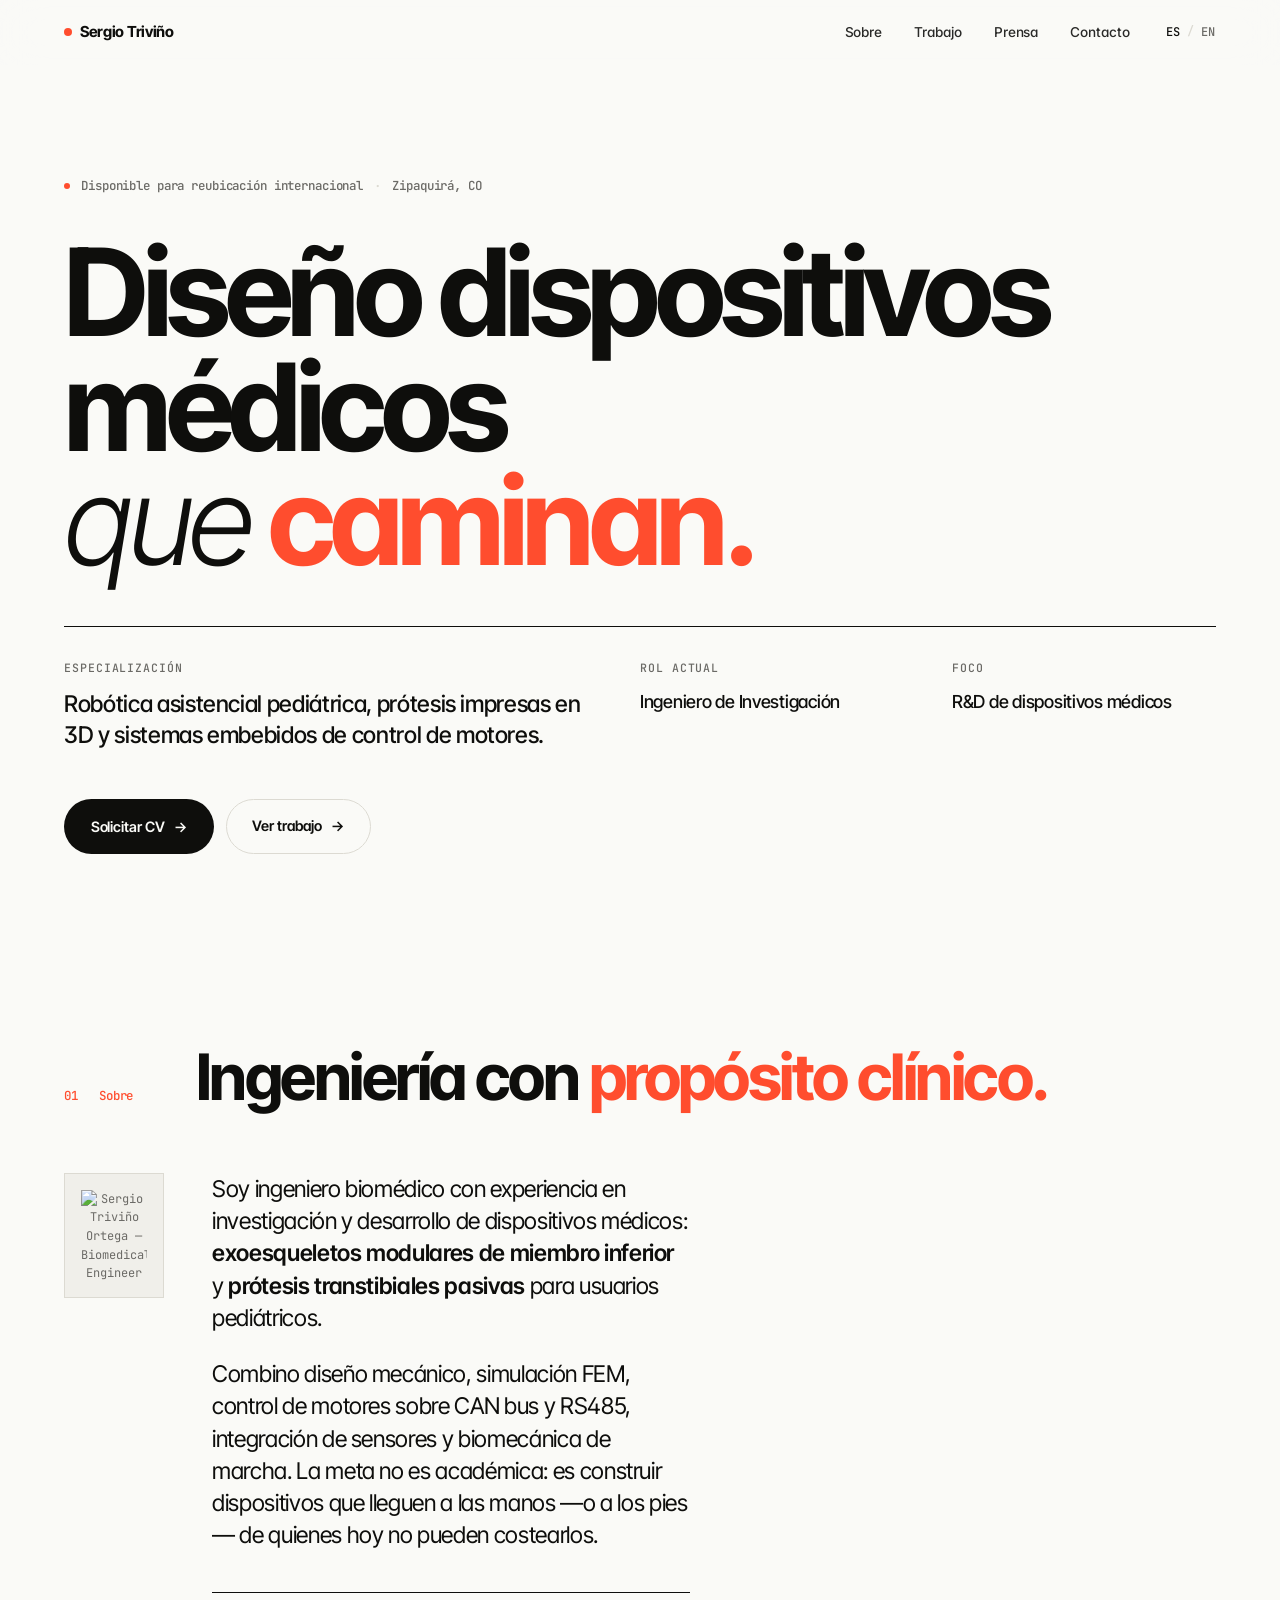
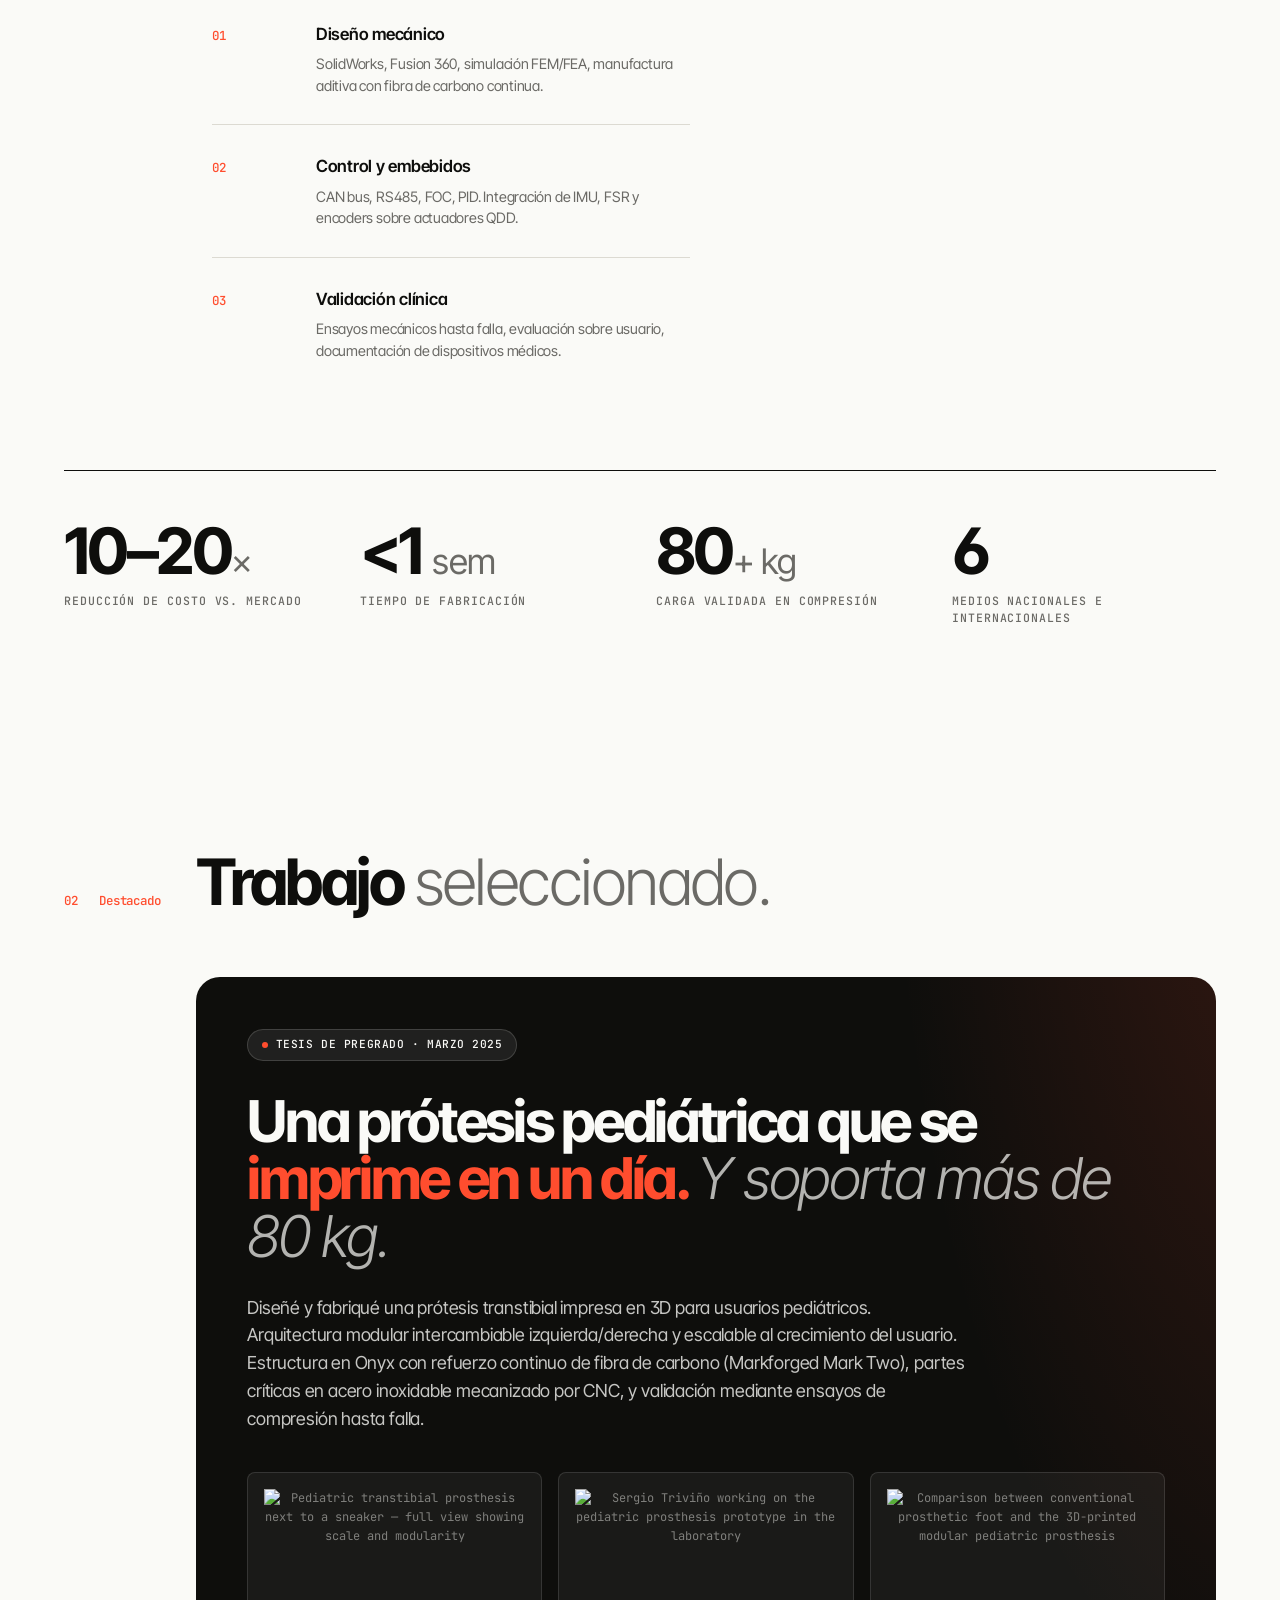
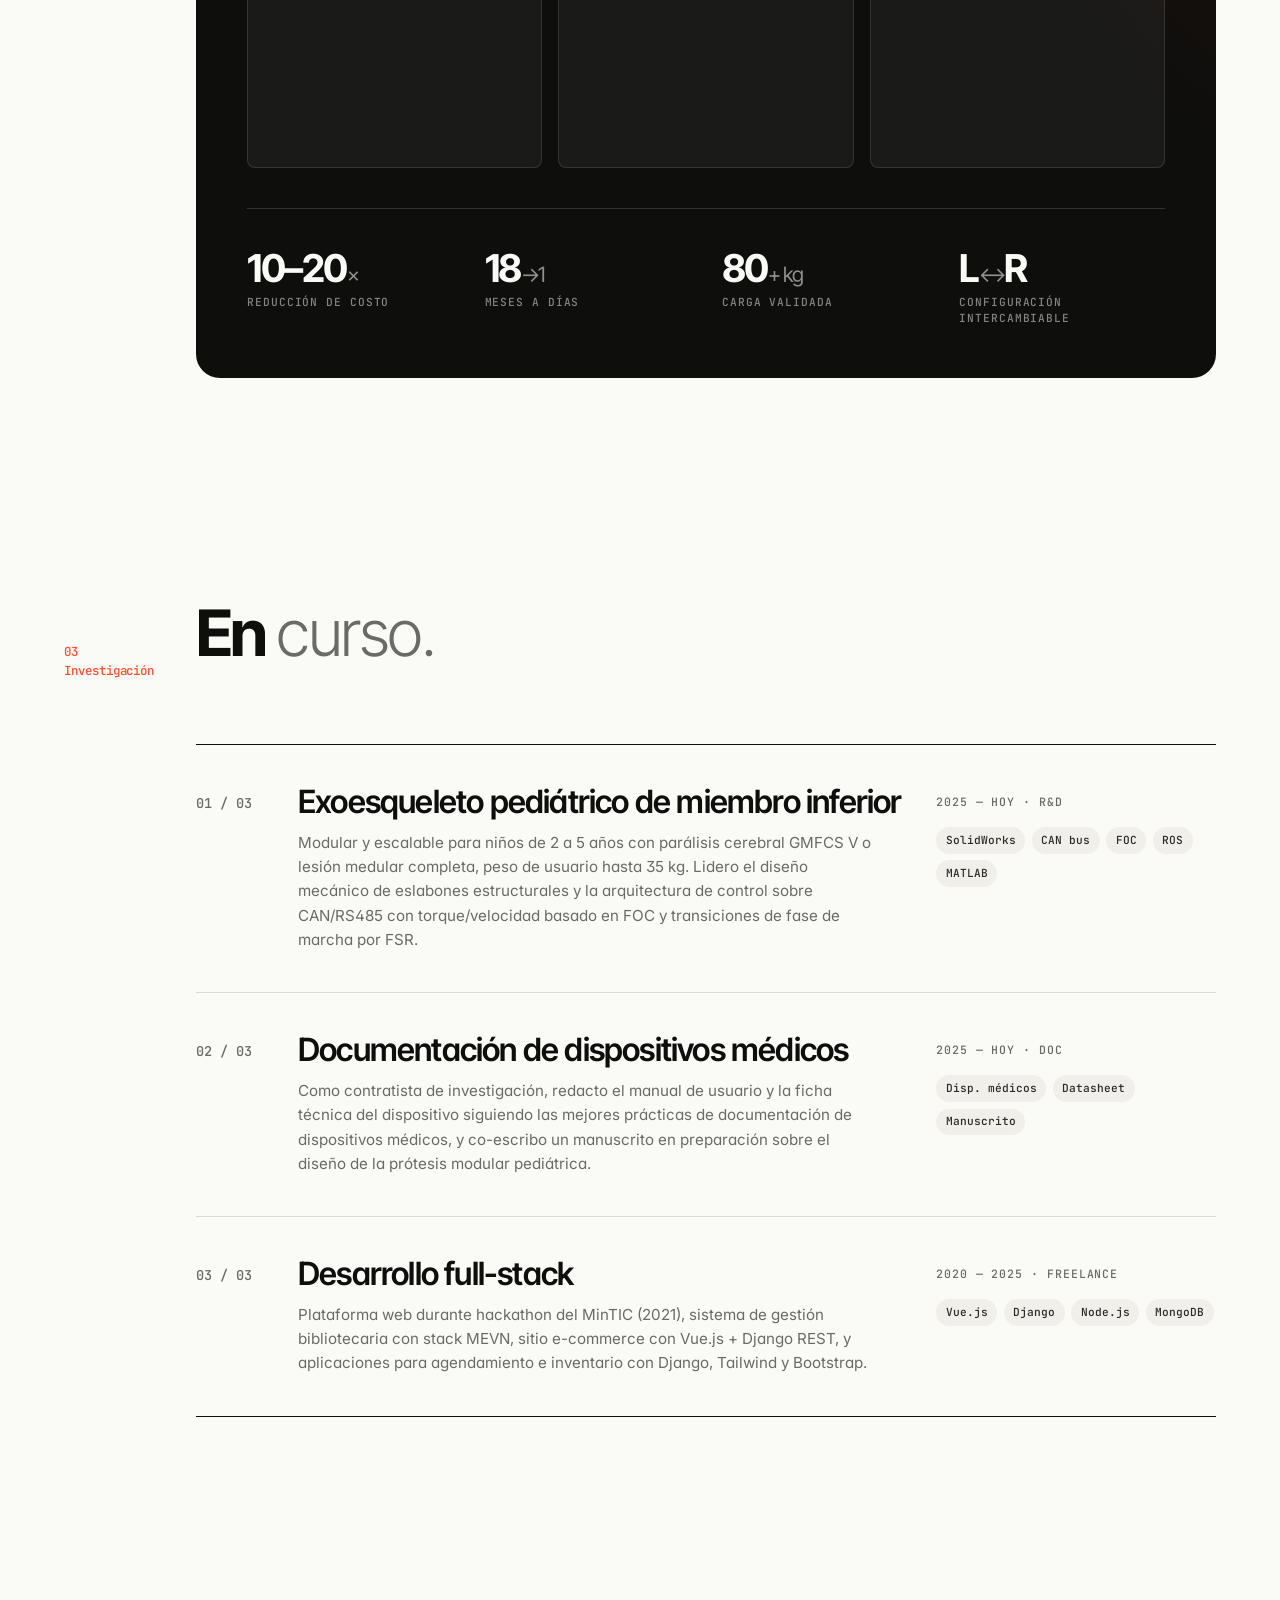
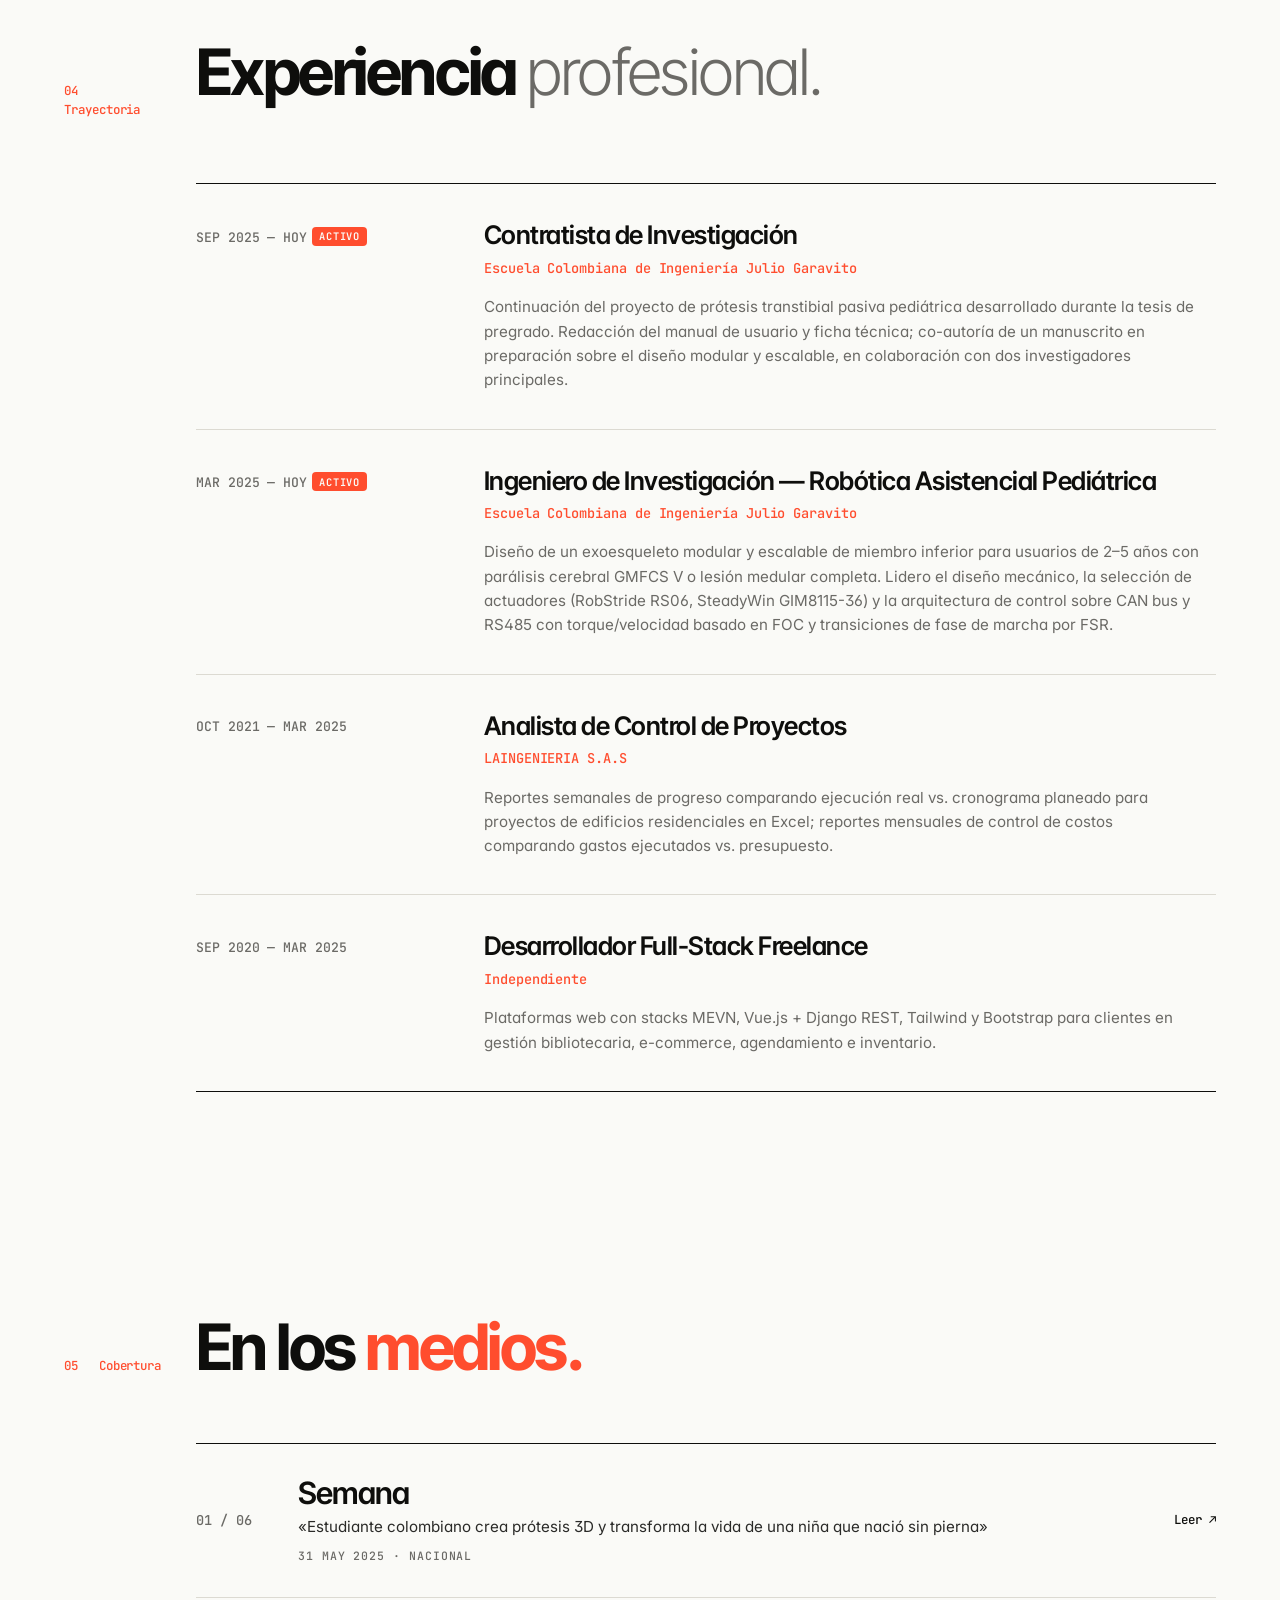
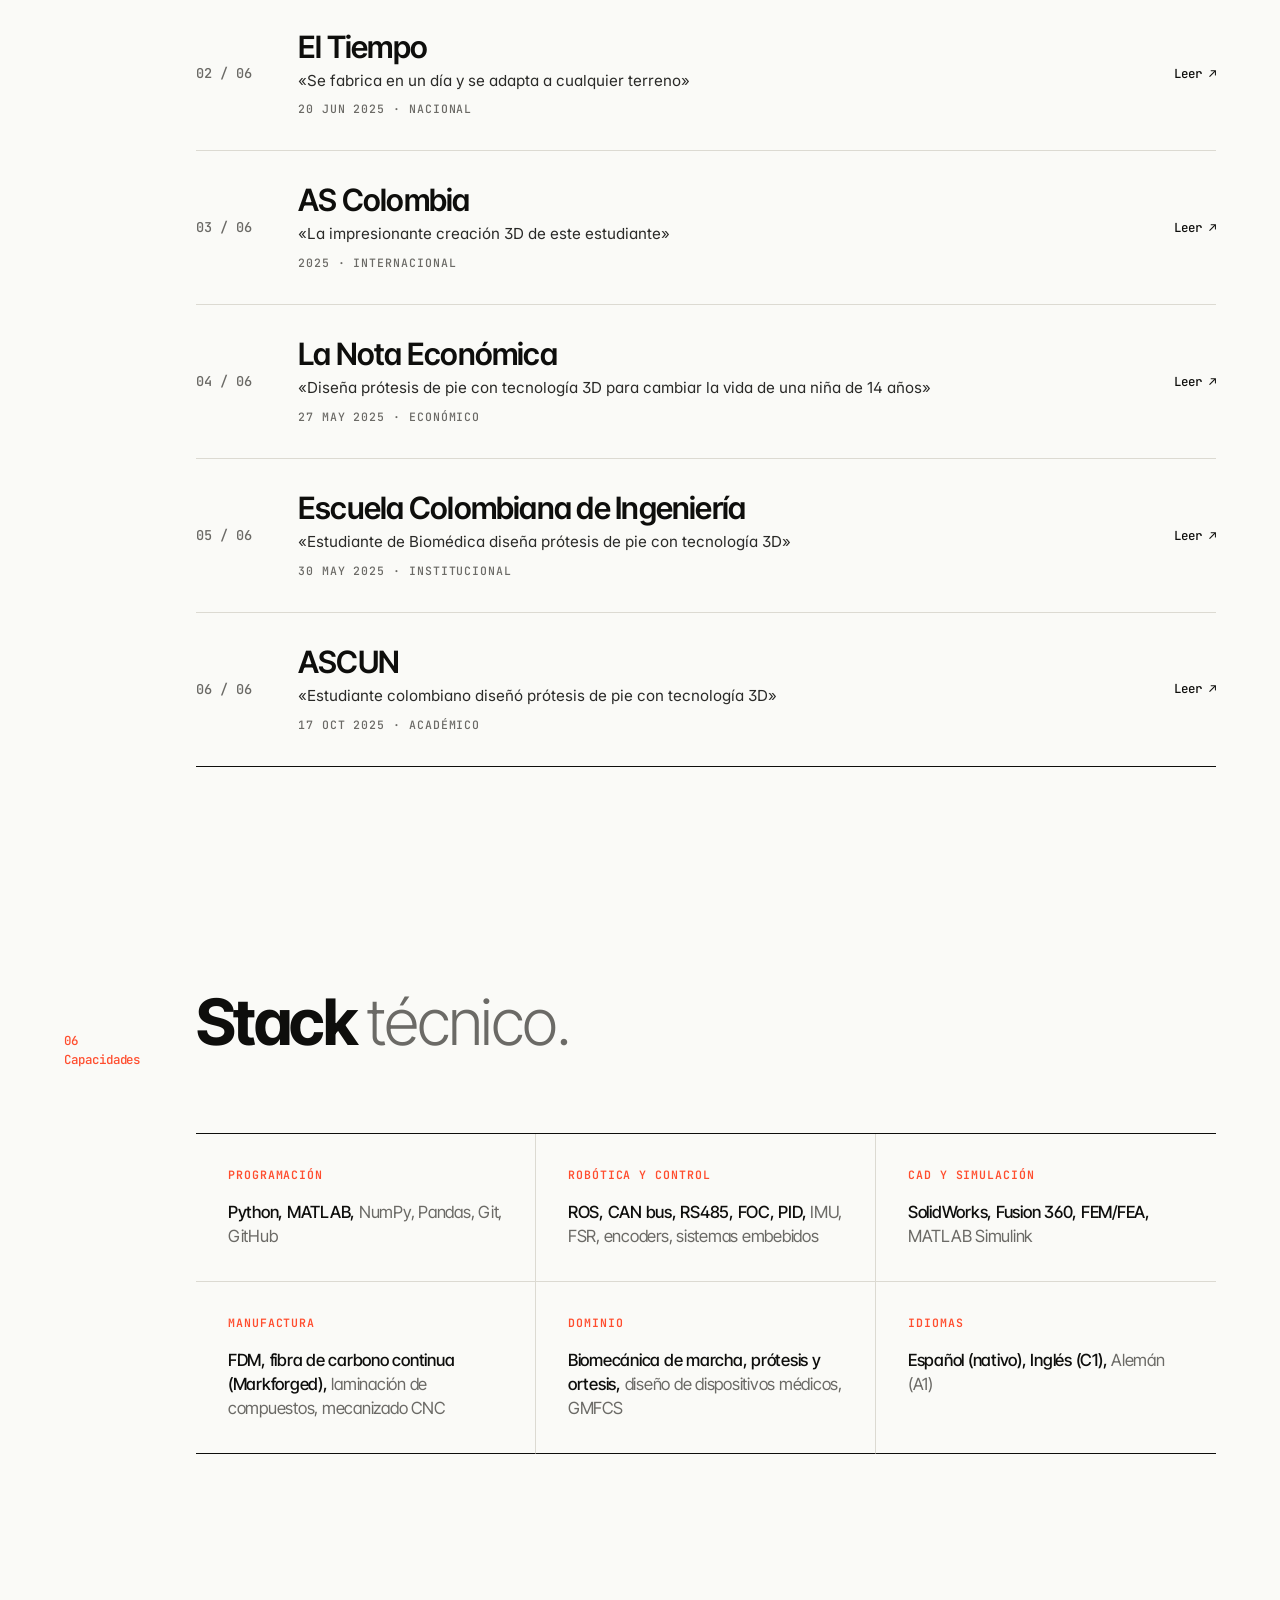
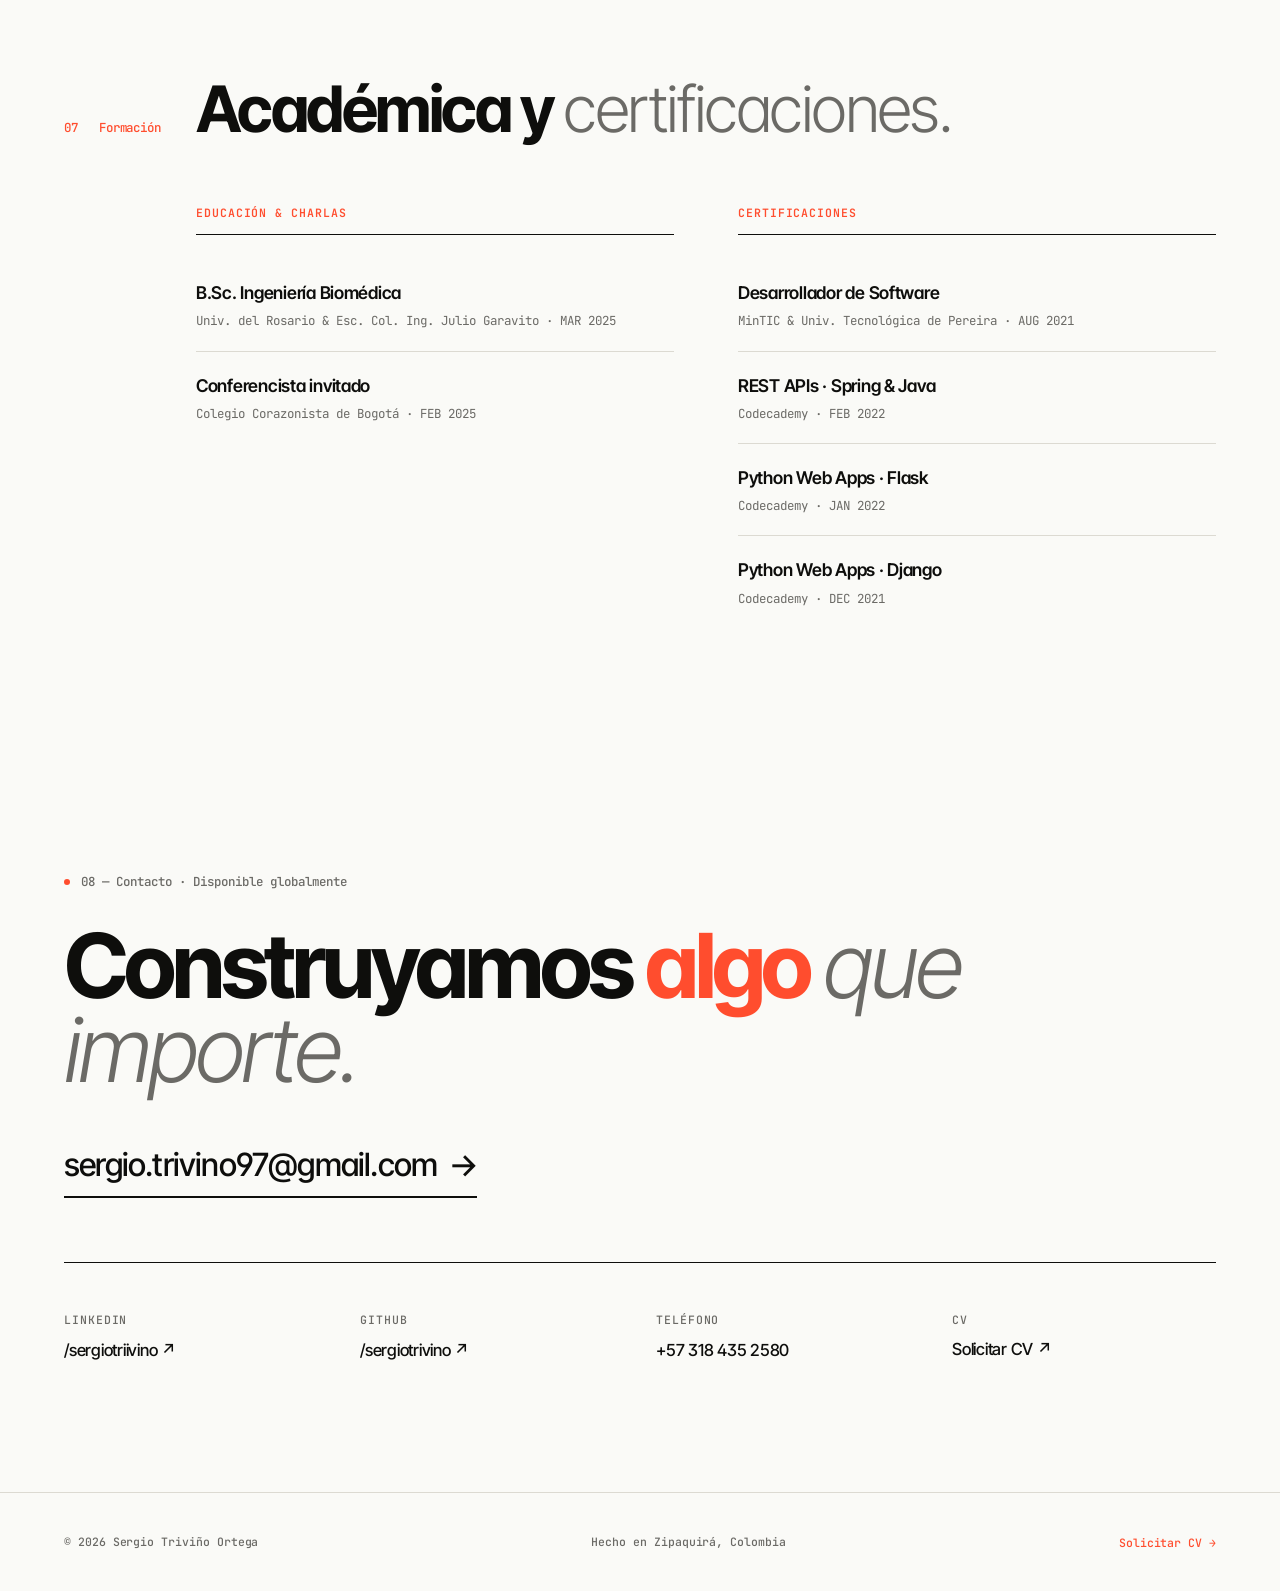
==== commit e8ebc5ac: "Con imagenes" ====
--- a/index.html
+++ b/index.html
@@ -17,12 +17,17 @@
 <link rel="preconnect" href="https://fonts.gstatic.com" crossorigin />
 <link href="https://fonts.googleapis.com/css2?family=Inter:wght@300;400;500;600;700;800;900&family=Inter+Tight:wght@400;500;600;700;800&family=JetBrains+Mono:wght@400;500&display=swap" rel="stylesheet" />
 
-
+<!-- =====================================================
+     CONFIGURACIÓN DEL FORMULARIO DE GOOGLE FORMS
+     =====================================================
+     Reemplaza los IDs siguientes con los de TU Google Form.
+     Las instrucciones para obtenerlos están en SETUP.md
+     ===================================================== -->
 <script>
   window.GFORM_CONFIG = {
-    
+    // El "form ID" del URL: docs.google.com/forms/d/e/FORM_ID/formResponse
     formId: "1FAIpQLSeUPImCVK6qhcJ25LYQyO4uPoItiih1AA-B5sg73htNjAnJwQ",
-    
+    // IDs de cada campo del form (entry.XXXXXXXXX)
     fields: {
       name:    "entry.908904742",
       email:   "entry.273068794",
@@ -1442,20 +1447,10 @@
 
   <div class="about-layout">
     <!-- ============================================================
-         📷 IMAGEN 1: FOTO RETRATO
-         Reemplaza el contenido del .photo-frame con:
-         <img src="img/sergio-portrait.jpg" alt="Sergio Triviño Ortega" />
-         Recomendación: 800×1000 px (vertical 4:5), JPG comprimido < 200KB
+         📷 IMAGEN 1: FOTO RETRATO ✅ INSTALADA
          ============================================================ -->
-    <div class="photo-frame" id="photo-portrait">
-      <div class="photo-placeholder">
-        <svg width="40" height="40" viewBox="0 0 24 24" fill="none">
-          <path d="M12 12a4 4 0 100-8 4 4 0 000 8z" stroke="currentColor" stroke-width="1.5"/>
-          <path d="M4 21a8 8 0 0116 0" stroke="currentColor" stroke-width="1.5"/>
-        </svg>
-        <strong data-es="Foto retrato" data-en="Portrait">Foto retrato</strong>
-        <span data-es="800×1000 px · vertical 4:5" data-en="800×1000 px · vertical 4:5">800×1000 px · vertical 4:5</span>
-      </div>
+    <div class="photo-frame has-image" id="photo-portrait">
+      <img src="img/sergio-portrait.jpg" alt="Sergio Triviño Ortega — Biomedical Engineer" />
     </div>
 
     <div class="about-text">
@@ -1552,45 +1547,20 @@
       </p>
 
       <!-- ============================================================
-           📷 IMÁGENES 2-4: GALERÍA DE LA PRÓTESIS (3 fotos)
-           Reemplaza el contenido de cada .photo-frame con:
-           <img src="img/prosthesis-1.jpg" alt="Vista lateral de la prótesis" />
-           Recomendación: 800×800 px (cuadradas), JPG < 200KB cada una
-           Ideas: vista completa · detalle modular · CFRP/Markforged · ensayo
+           📷 IMÁGENES 2-4: GALERÍA DE LA PRÓTESIS ✅ INSTALADAS
            ============================================================ -->
       <div class="featured-gallery">
-        <div class="photo-frame">
-          <div class="photo-placeholder">
-            <svg width="32" height="32" viewBox="0 0 24 24" fill="none">
-              <rect x="3" y="3" width="18" height="18" rx="2" stroke="currentColor" stroke-width="1.5"/>
-              <circle cx="9" cy="9" r="2" stroke="currentColor" stroke-width="1.5"/>
-              <path d="M21 15l-5-5L5 21" stroke="currentColor" stroke-width="1.5"/>
-            </svg>
-            <strong data-es="Foto 1 — Prótesis" data-en="Photo 1 — Prosthesis">Foto 1 — Prótesis</strong>
-            <span data-es="Vista completa" data-en="Full view">Vista completa</span>
-          </div>
-        </div>
-        <div class="photo-frame">
-          <div class="photo-placeholder">
-            <svg width="32" height="32" viewBox="0 0 24 24" fill="none">
-              <rect x="3" y="3" width="18" height="18" rx="2" stroke="currentColor" stroke-width="1.5"/>
-              <circle cx="9" cy="9" r="2" stroke="currentColor" stroke-width="1.5"/>
-              <path d="M21 15l-5-5L5 21" stroke="currentColor" stroke-width="1.5"/>
-            </svg>
-            <strong data-es="Foto 2 — Detalle" data-en="Photo 2 — Detail">Foto 2 — Detalle</strong>
-            <span data-es="Unión modular o CFRP" data-en="Modular joint or CFRP">Unión modular o CFRP</span>
-          </div>
-        </div>
-        <div class="photo-frame">
-          <div class="photo-placeholder">
-            <svg width="32" height="32" viewBox="0 0 24 24" fill="none">
-              <rect x="3" y="3" width="18" height="18" rx="2" stroke="currentColor" stroke-width="1.5"/>
-              <circle cx="9" cy="9" r="2" stroke="currentColor" stroke-width="1.5"/>
-              <path d="M21 15l-5-5L5 21" stroke="currentColor" stroke-width="1.5"/>
-            </svg>
-            <strong data-es="Foto 3 — Validación" data-en="Photo 3 — Validation">Foto 3 — Validación</strong>
-            <span data-es="Ensayo o usuaria" data-en="Test or user">Ensayo o usuaria</span>
-          </div>
+        <div class="photo-frame has-image">
+          <img src="img/prosthesis-1.jpg"
+               alt="Pediatric transtibial prosthesis next to a sneaker — full view showing scale and modularity" />
+        </div>
+        <div class="photo-frame has-image">
+          <img src="img/prosthesis-2.jpg"
+               alt="Sergio Triviño working on the pediatric prosthesis prototype in the laboratory" />
+        </div>
+        <div class="photo-frame has-image">
+          <img src="img/prosthesis-3.jpg"
+               alt="Comparison between conventional prosthetic foot and the 3D-printed modular pediatric prosthesis" />
         </div>
       </div>
 
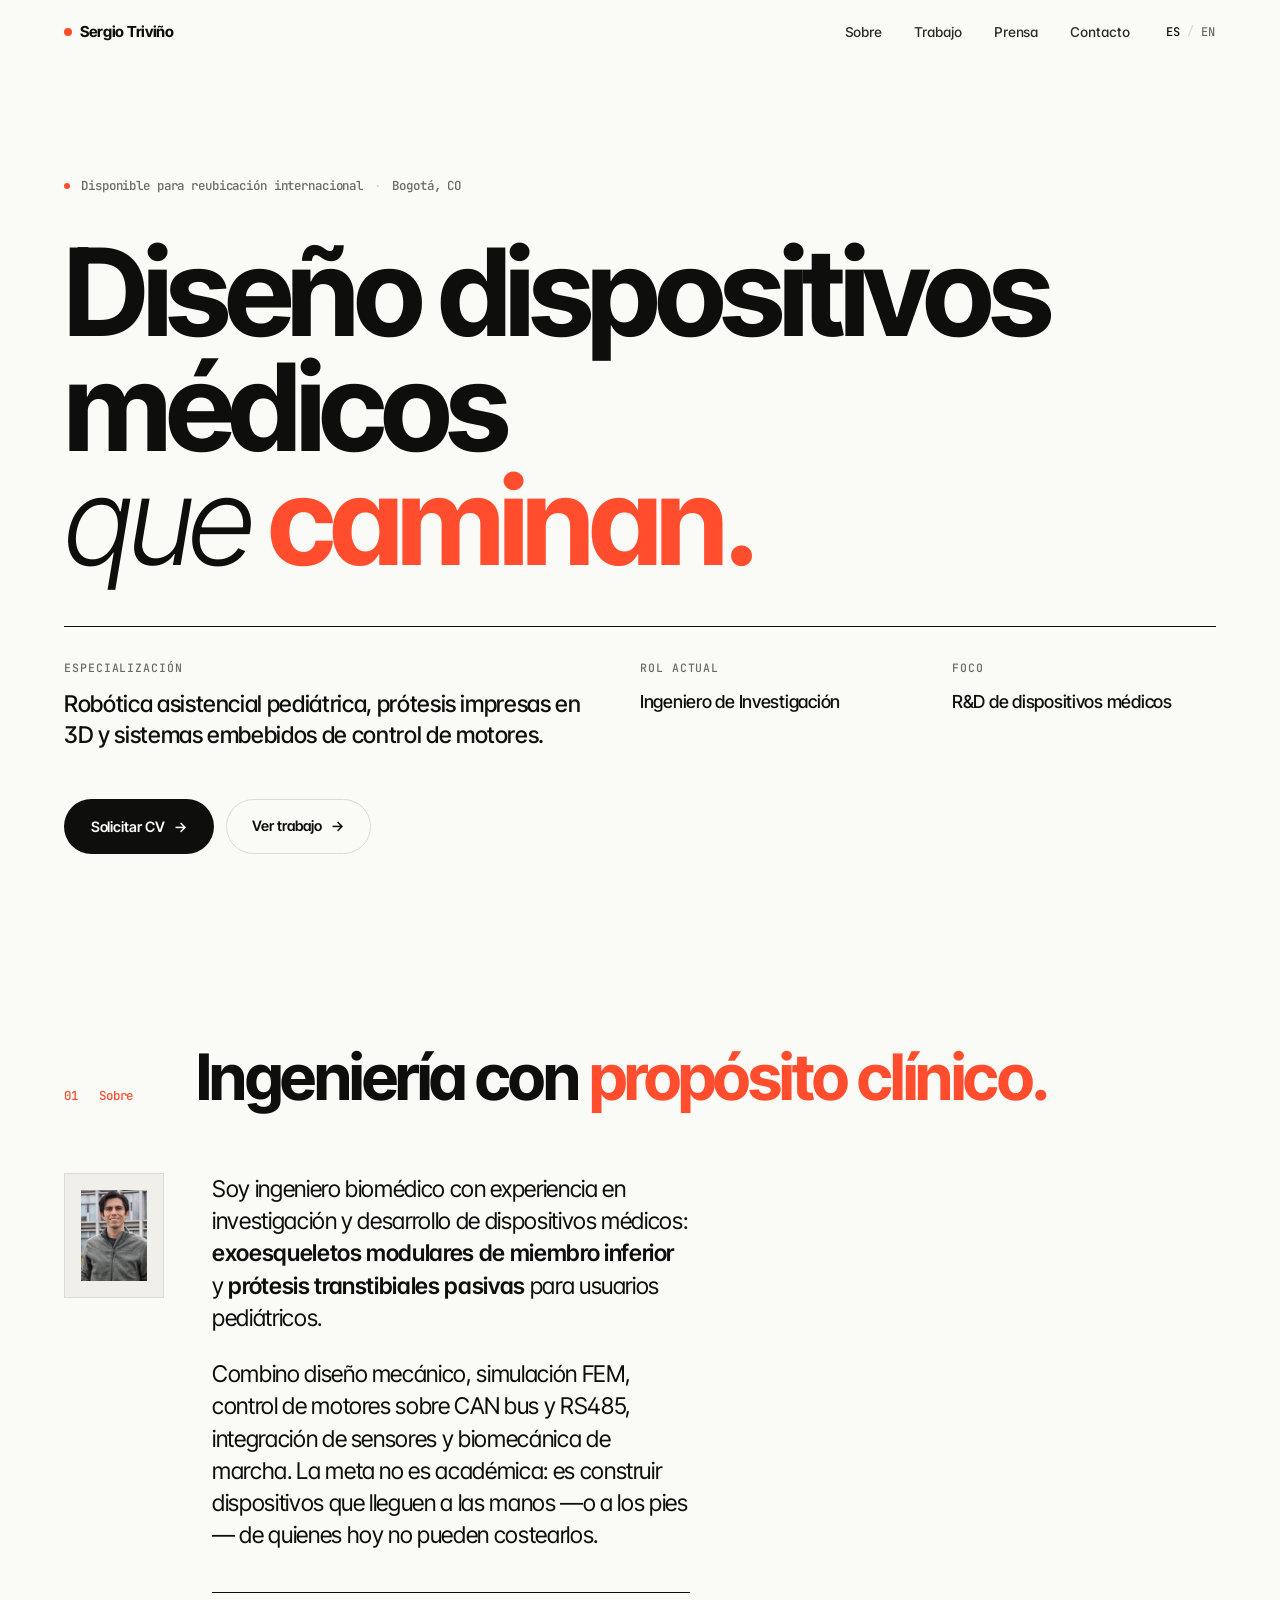
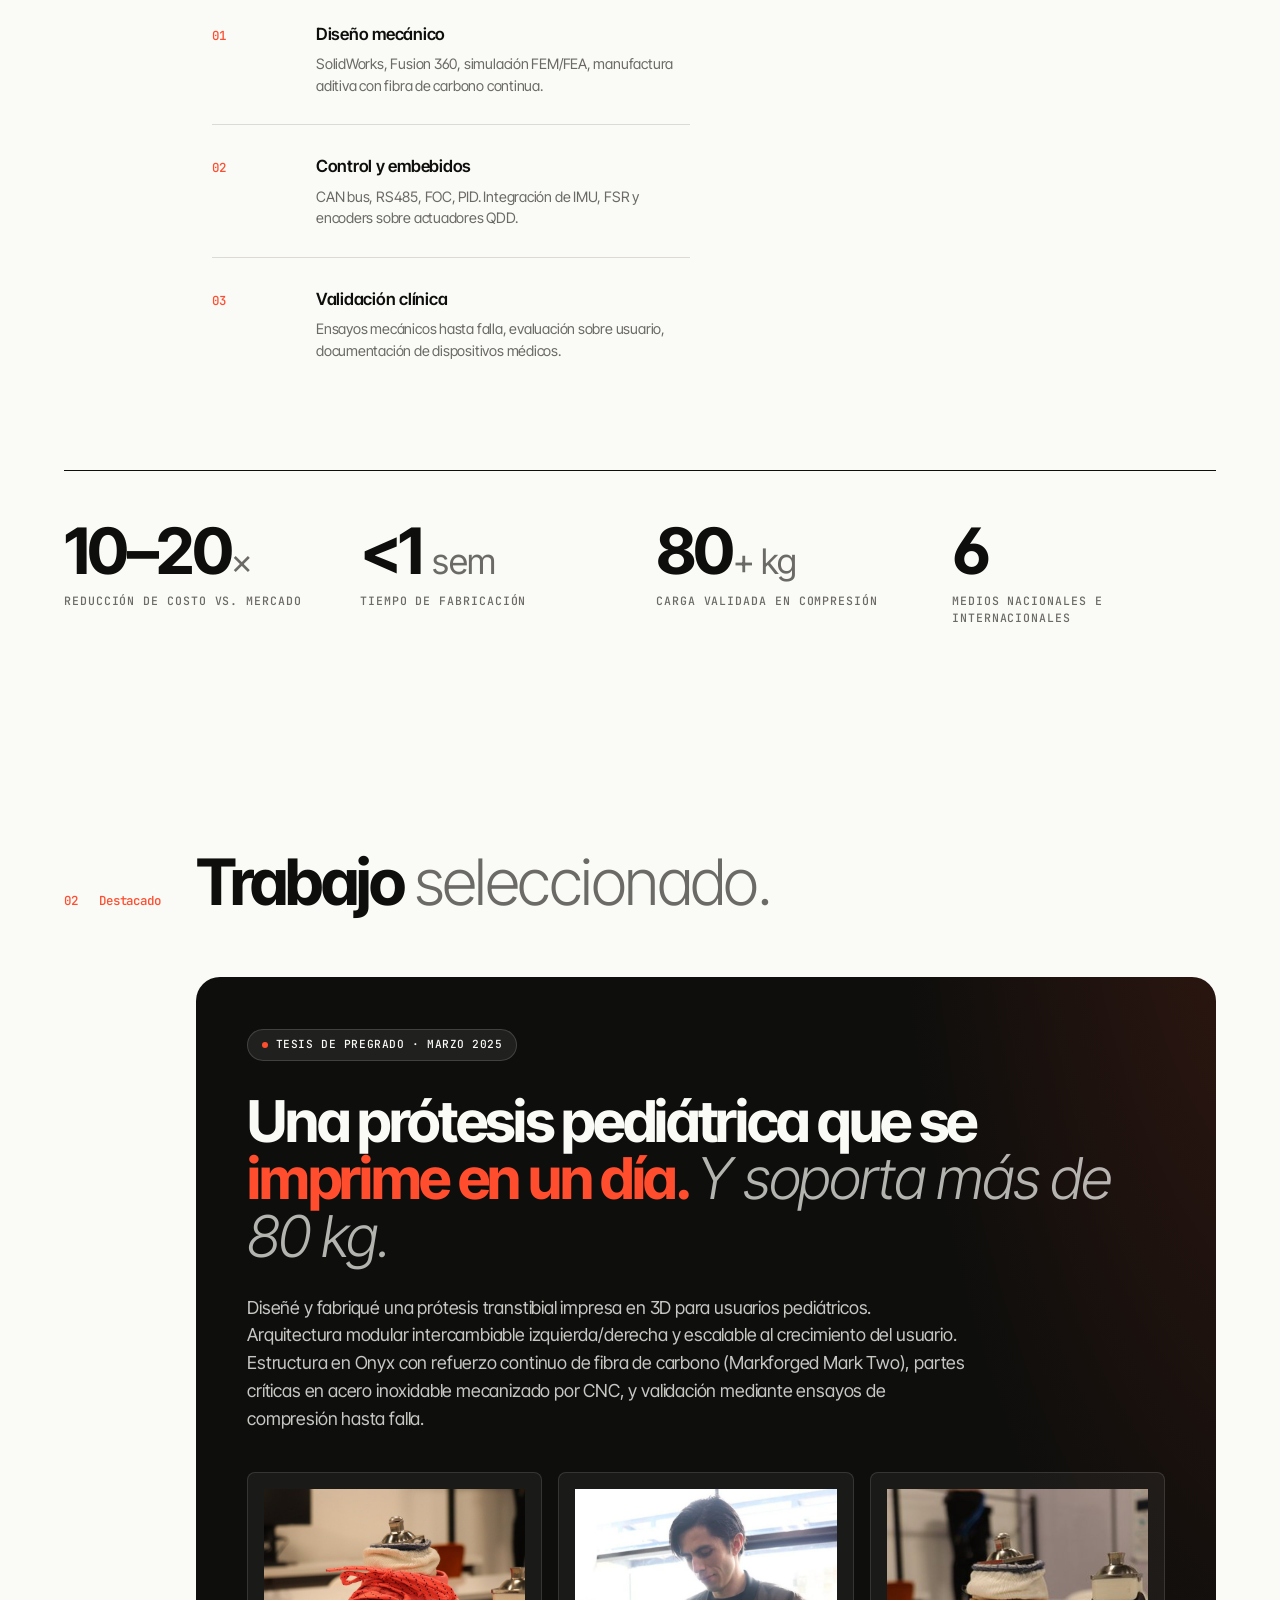
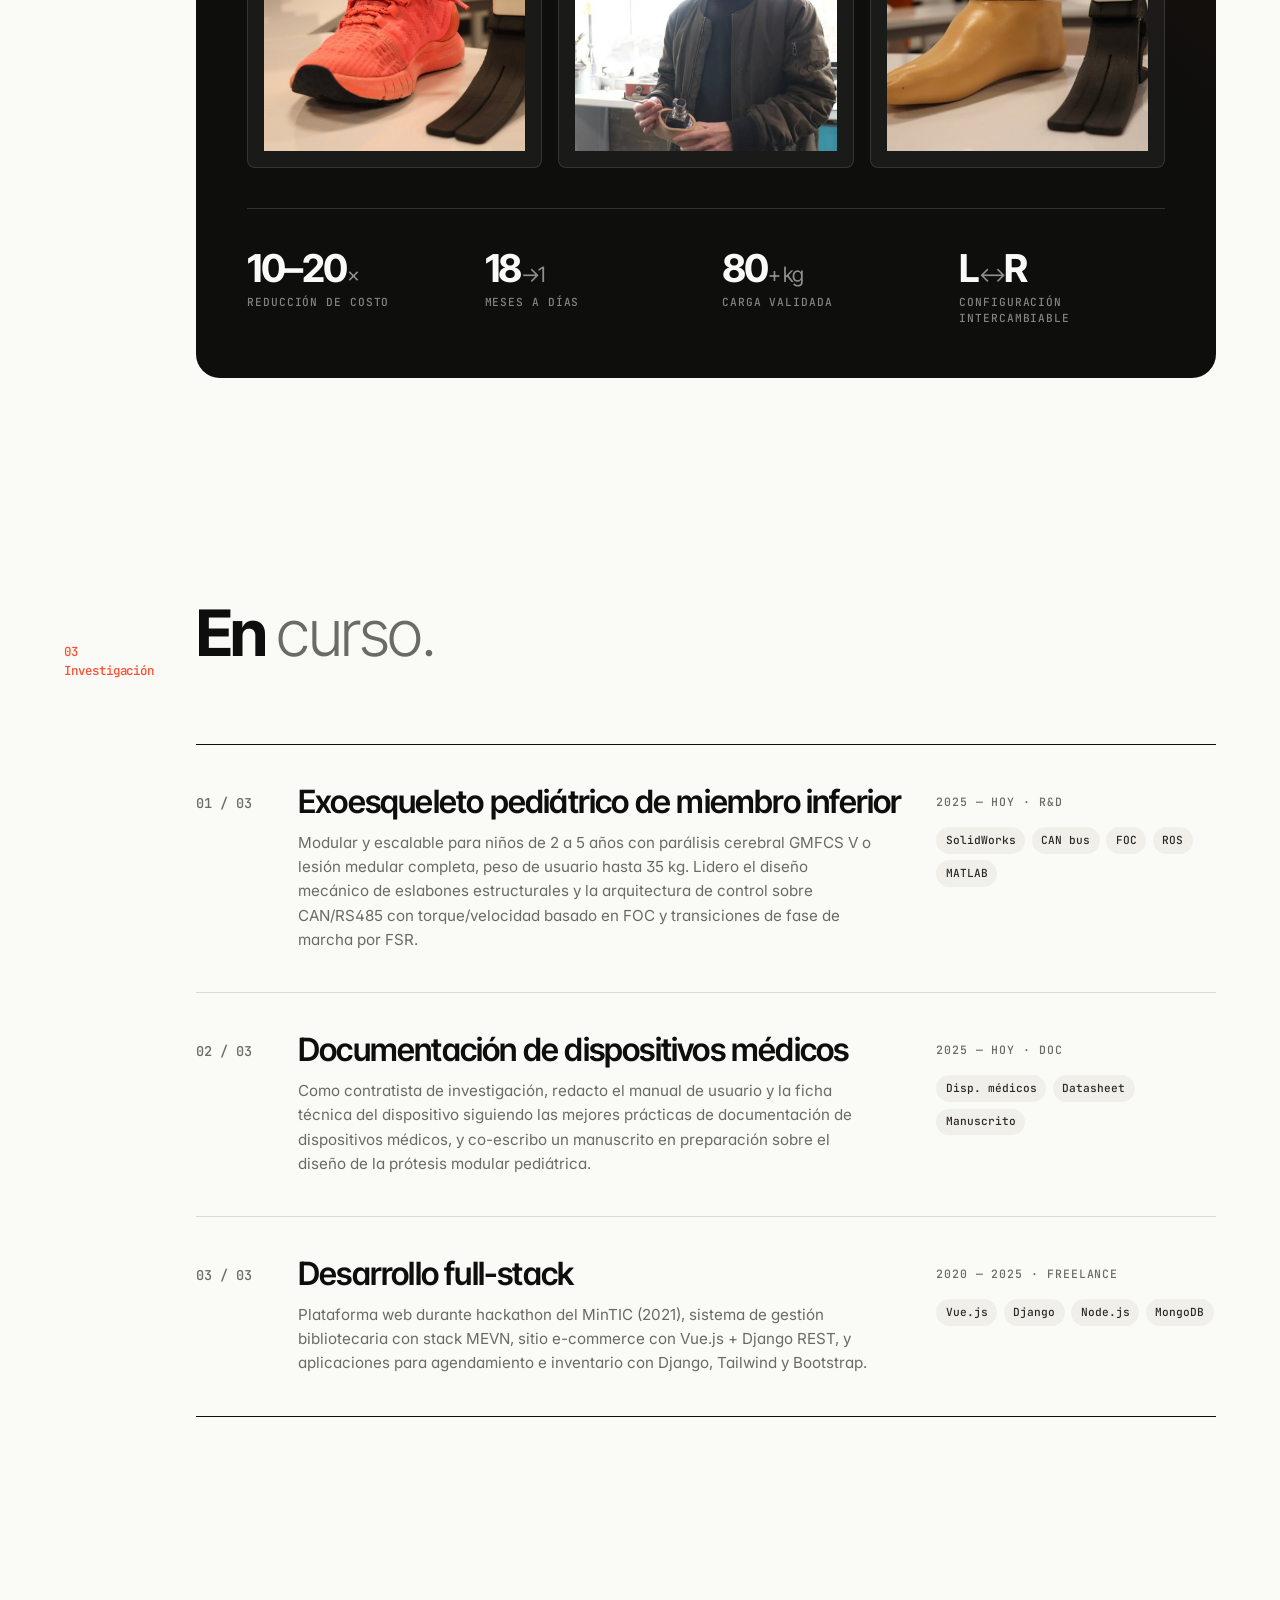
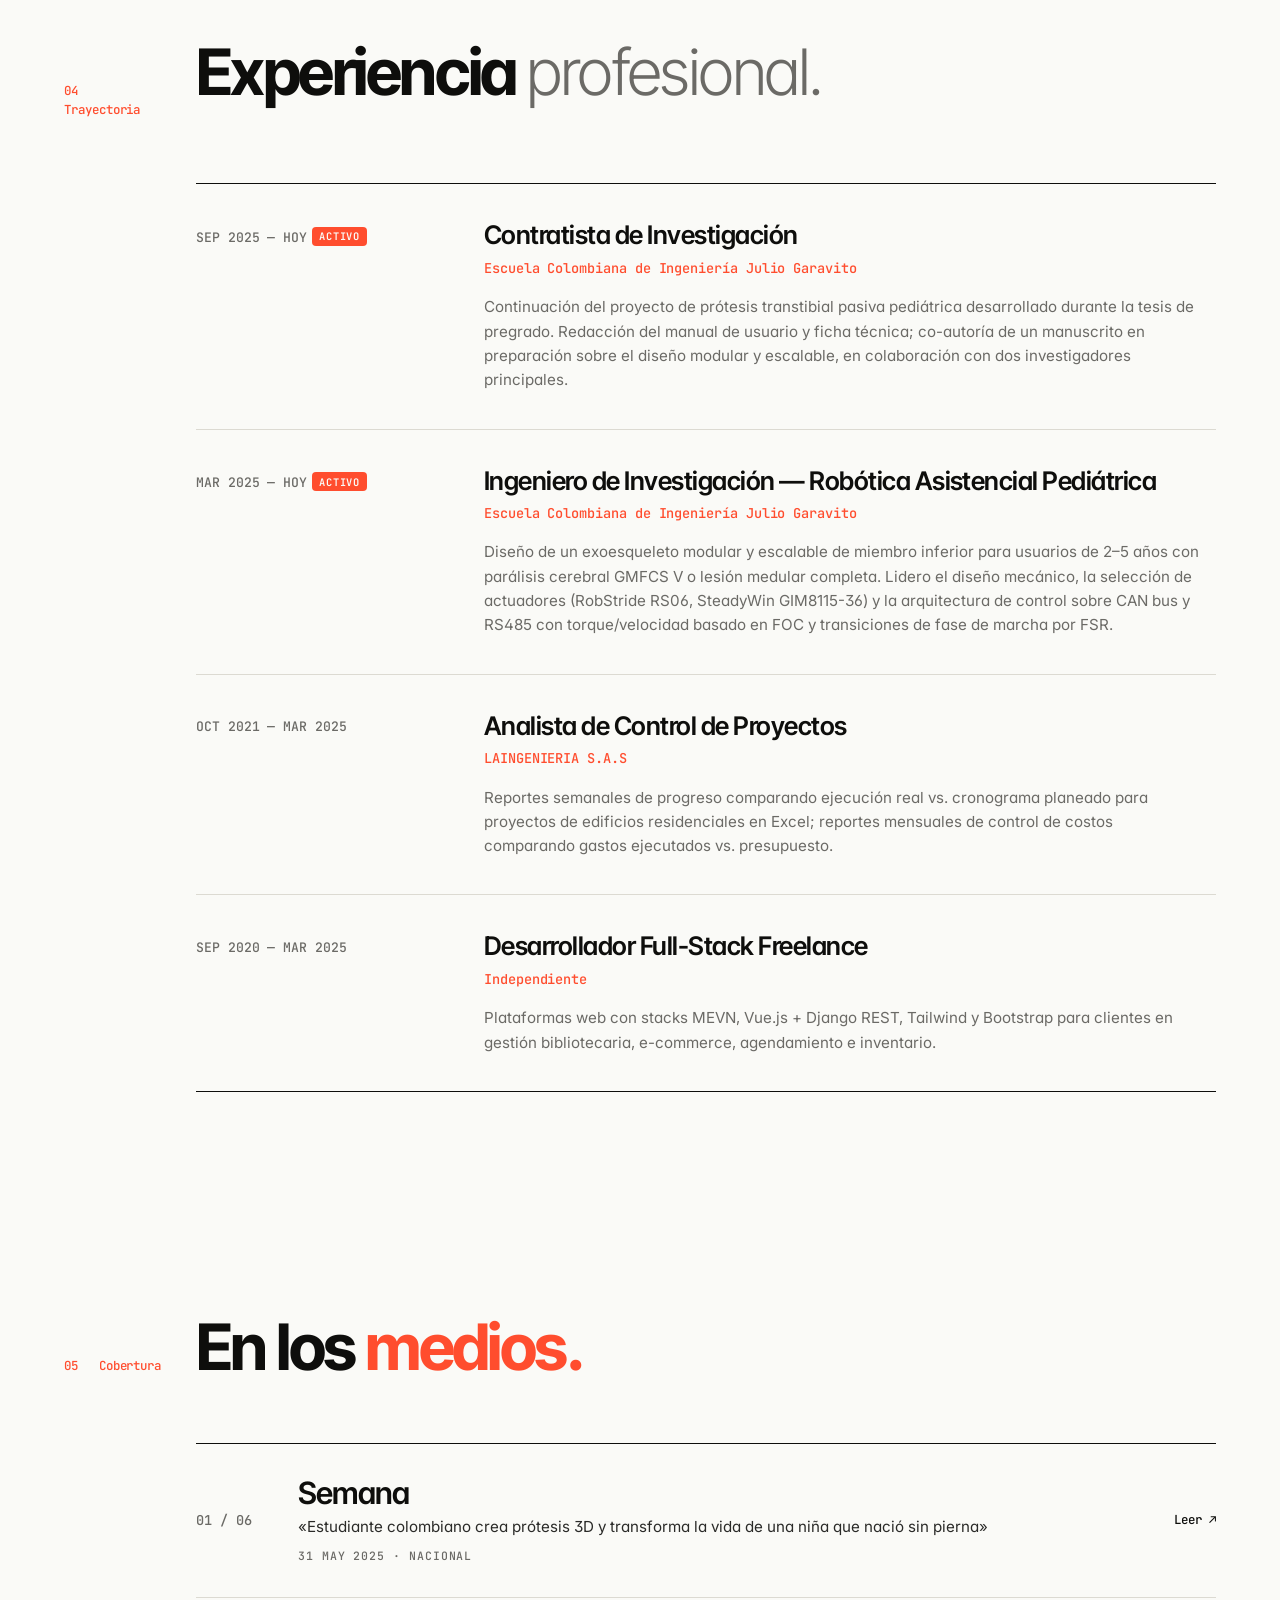
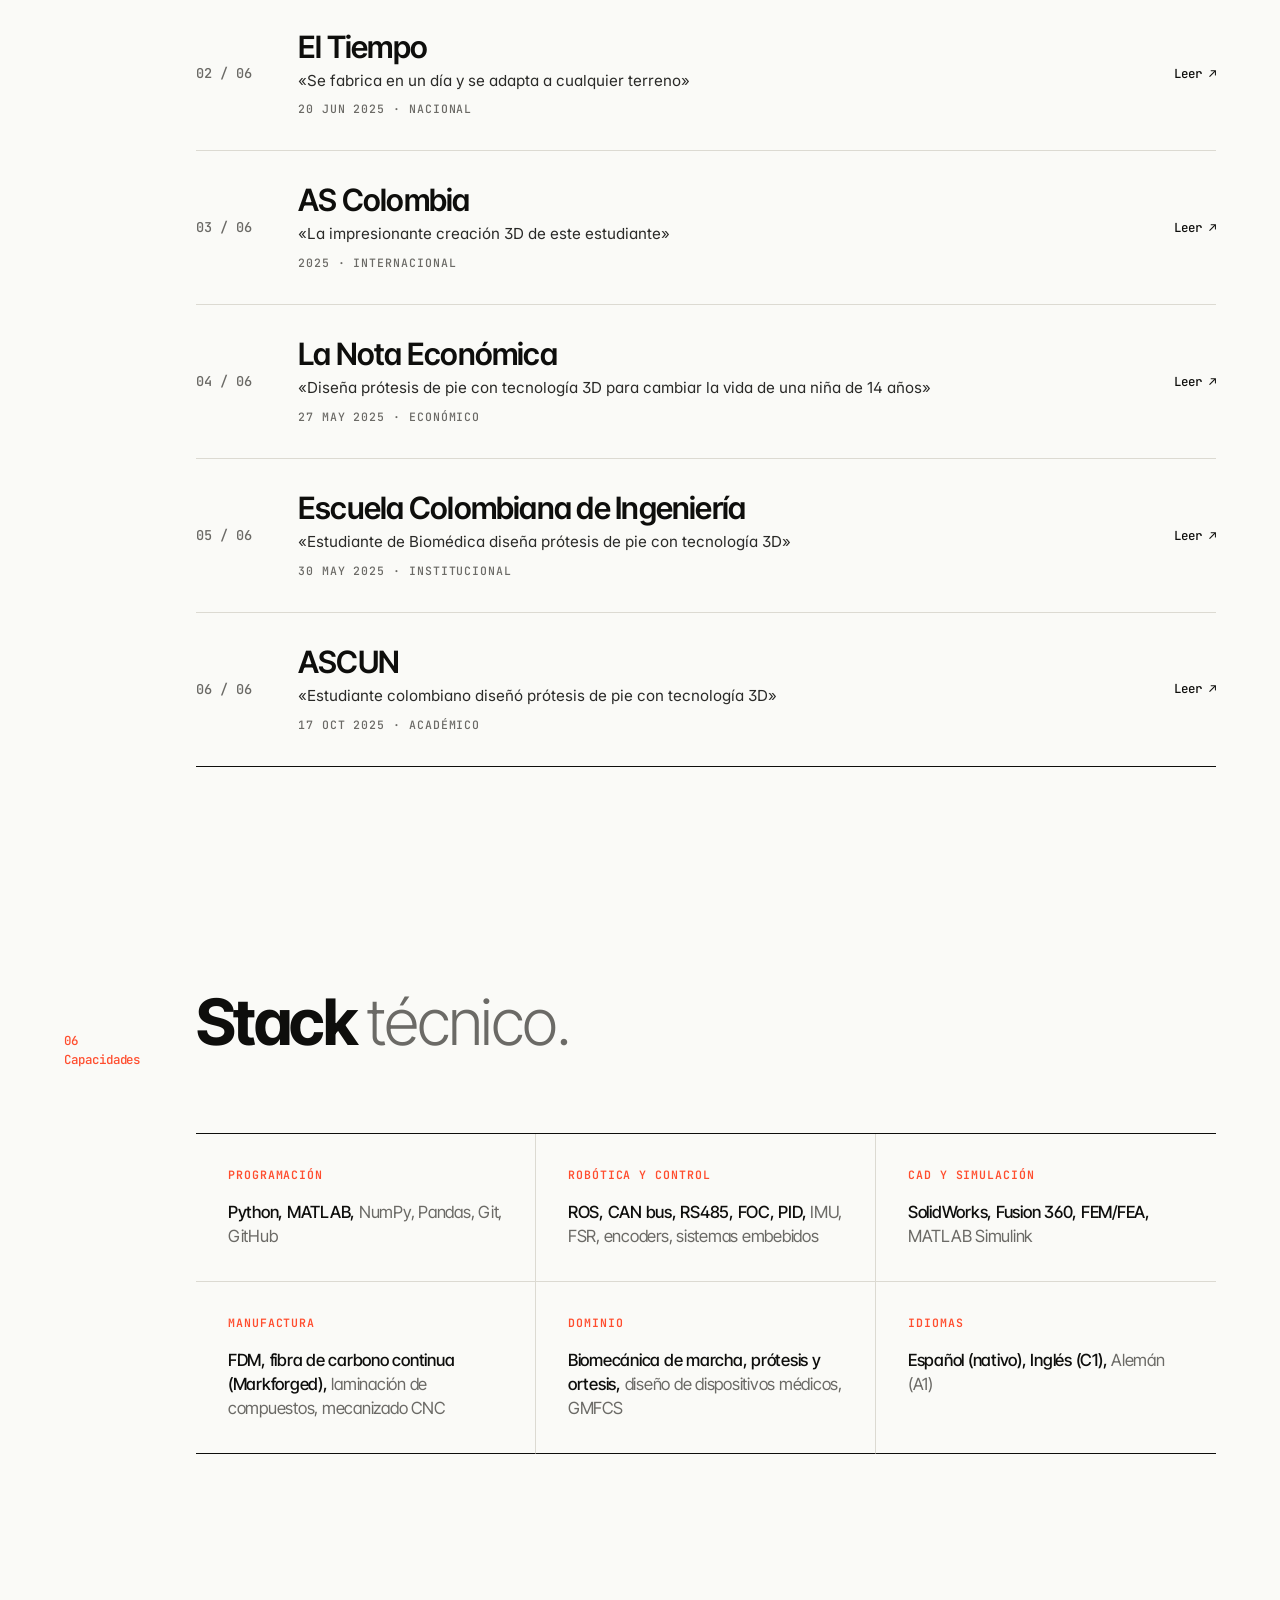
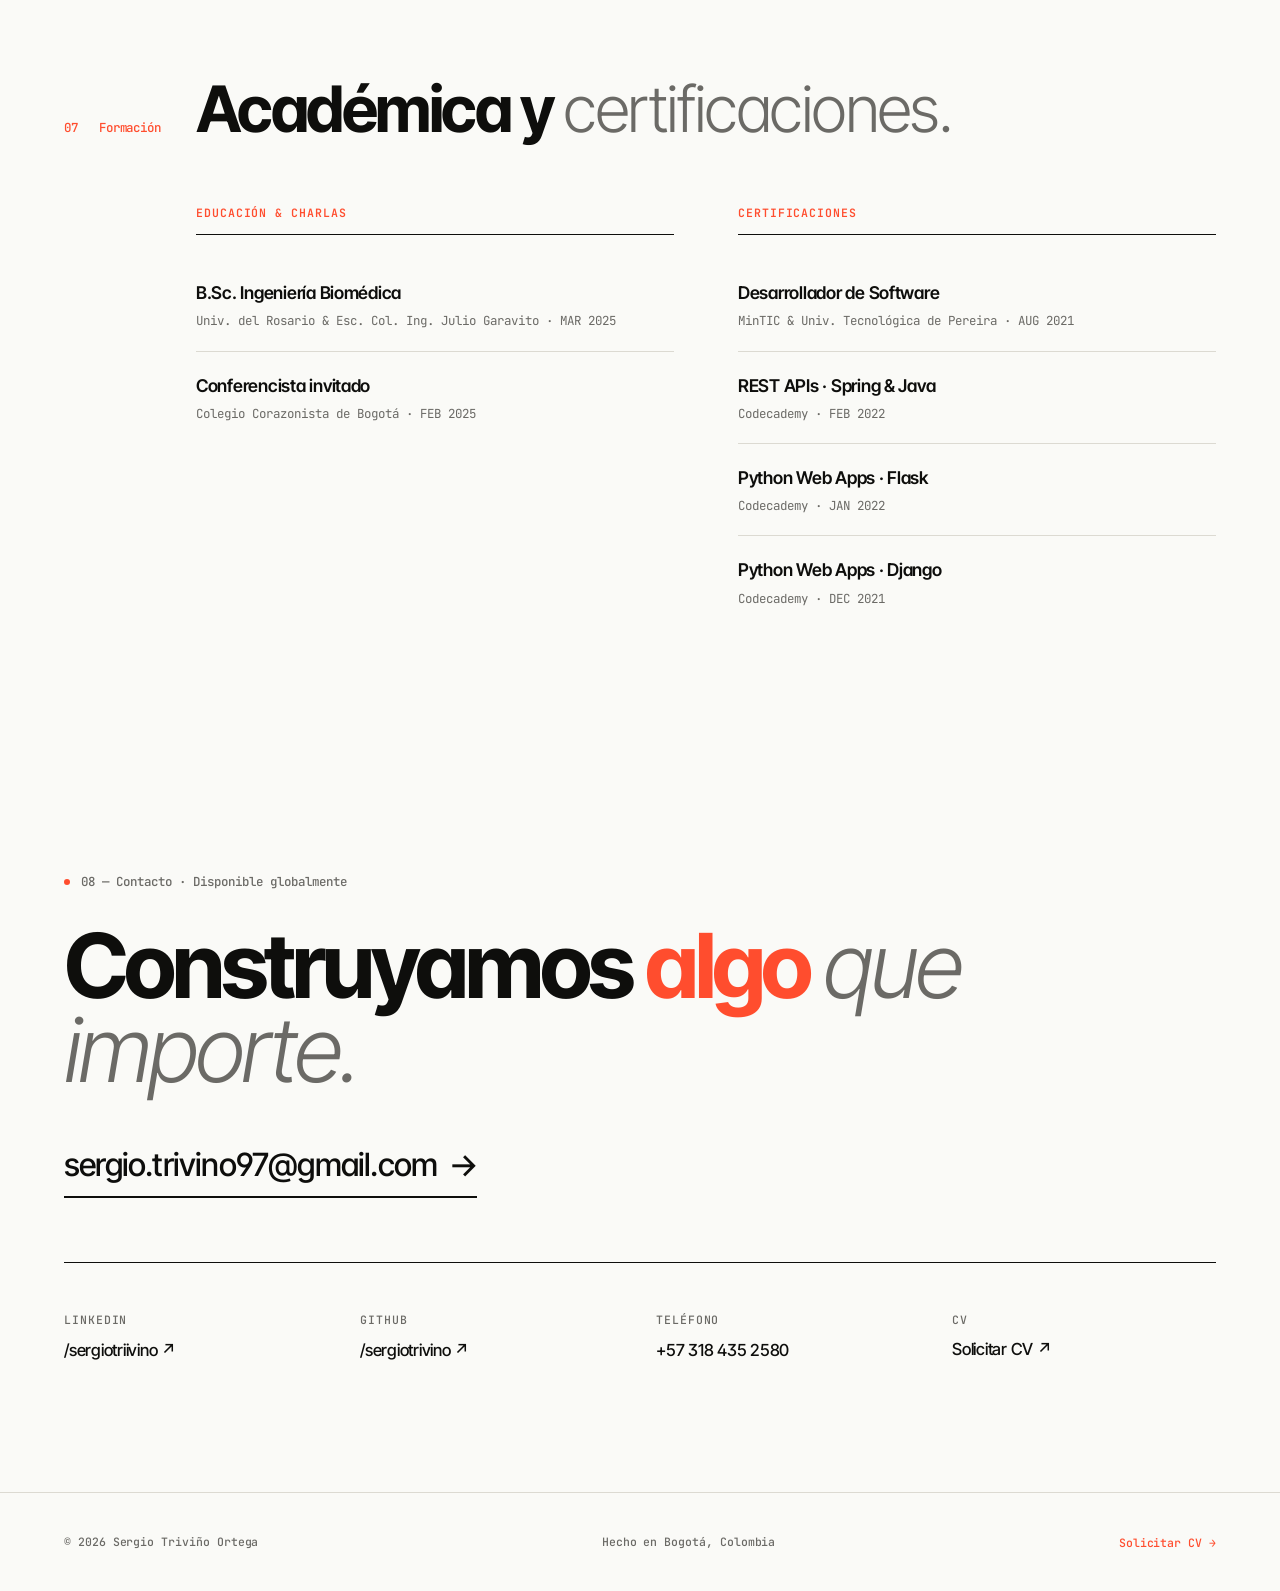
==== commit fe2cd94e: "Update index.html ." ====
--- a/index.html
+++ b/index.html
@@ -1392,7 +1392,7 @@
     <span data-es="Disponible para reubicación internacional"
           data-en="Open to international relocation">Disponible para reubicación internacional</span>
     <span style="color:var(--line)">·</span>
-    <span>Zipaquirá, CO</span>
+    <span>Bogotá, CO</span>
   </div>
 
   <h1>
@@ -1971,8 +1971,8 @@
 
 <footer>
   <span>© <span id="year"></span> Sergio Triviño Ortega</span>
-  <span data-es="Hecho en Zipaquirá, Colombia"
-        data-en="Made in Zipaquirá, Colombia">Hecho en Zipaquirá, Colombia</span>
+  <span data-es="Hecho en Bogotá, Colombia"
+        data-en="Made in Bogotá, Colombia">Hecho en Bogotá, Colombia</span>
   <button type="button" class="linklike" onclick="openCVModal()" data-es="Solicitar CV →" data-en="Request CV →">Solicitar CV →</button>
 </footer>
 
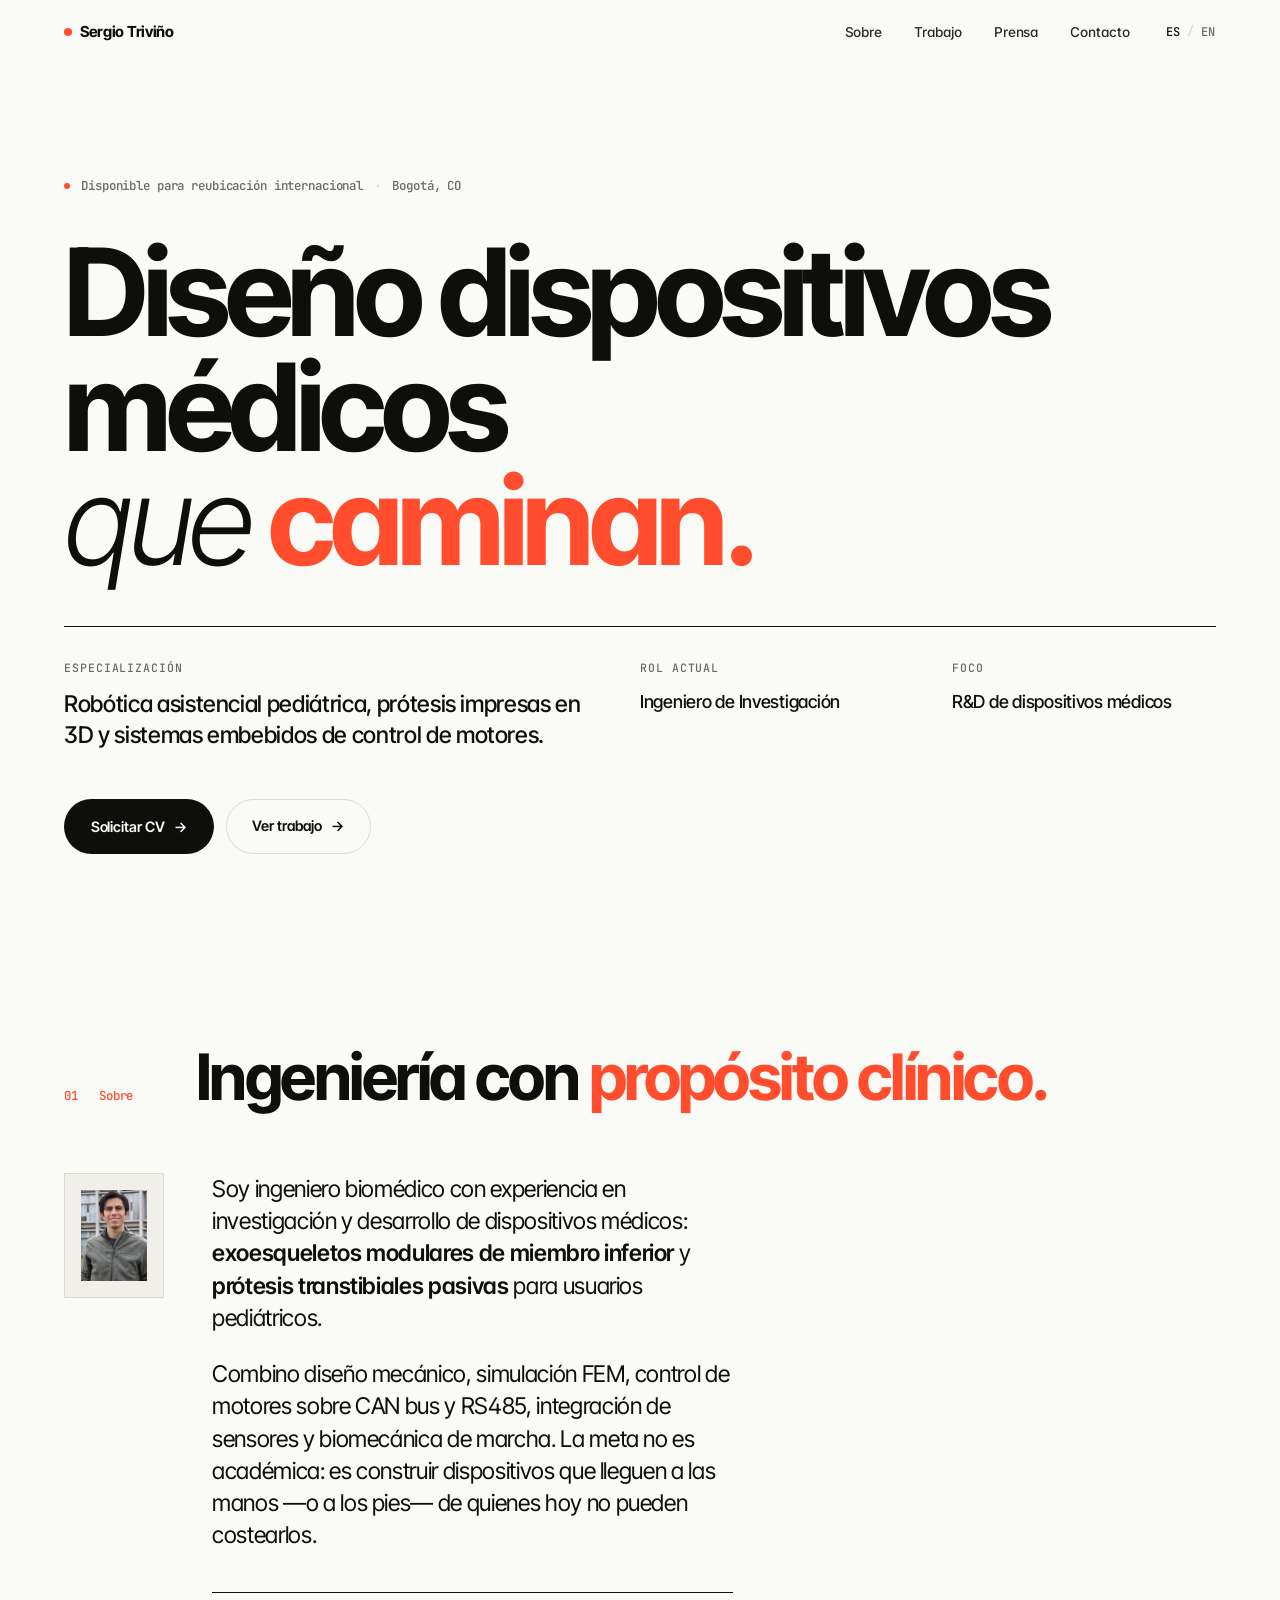
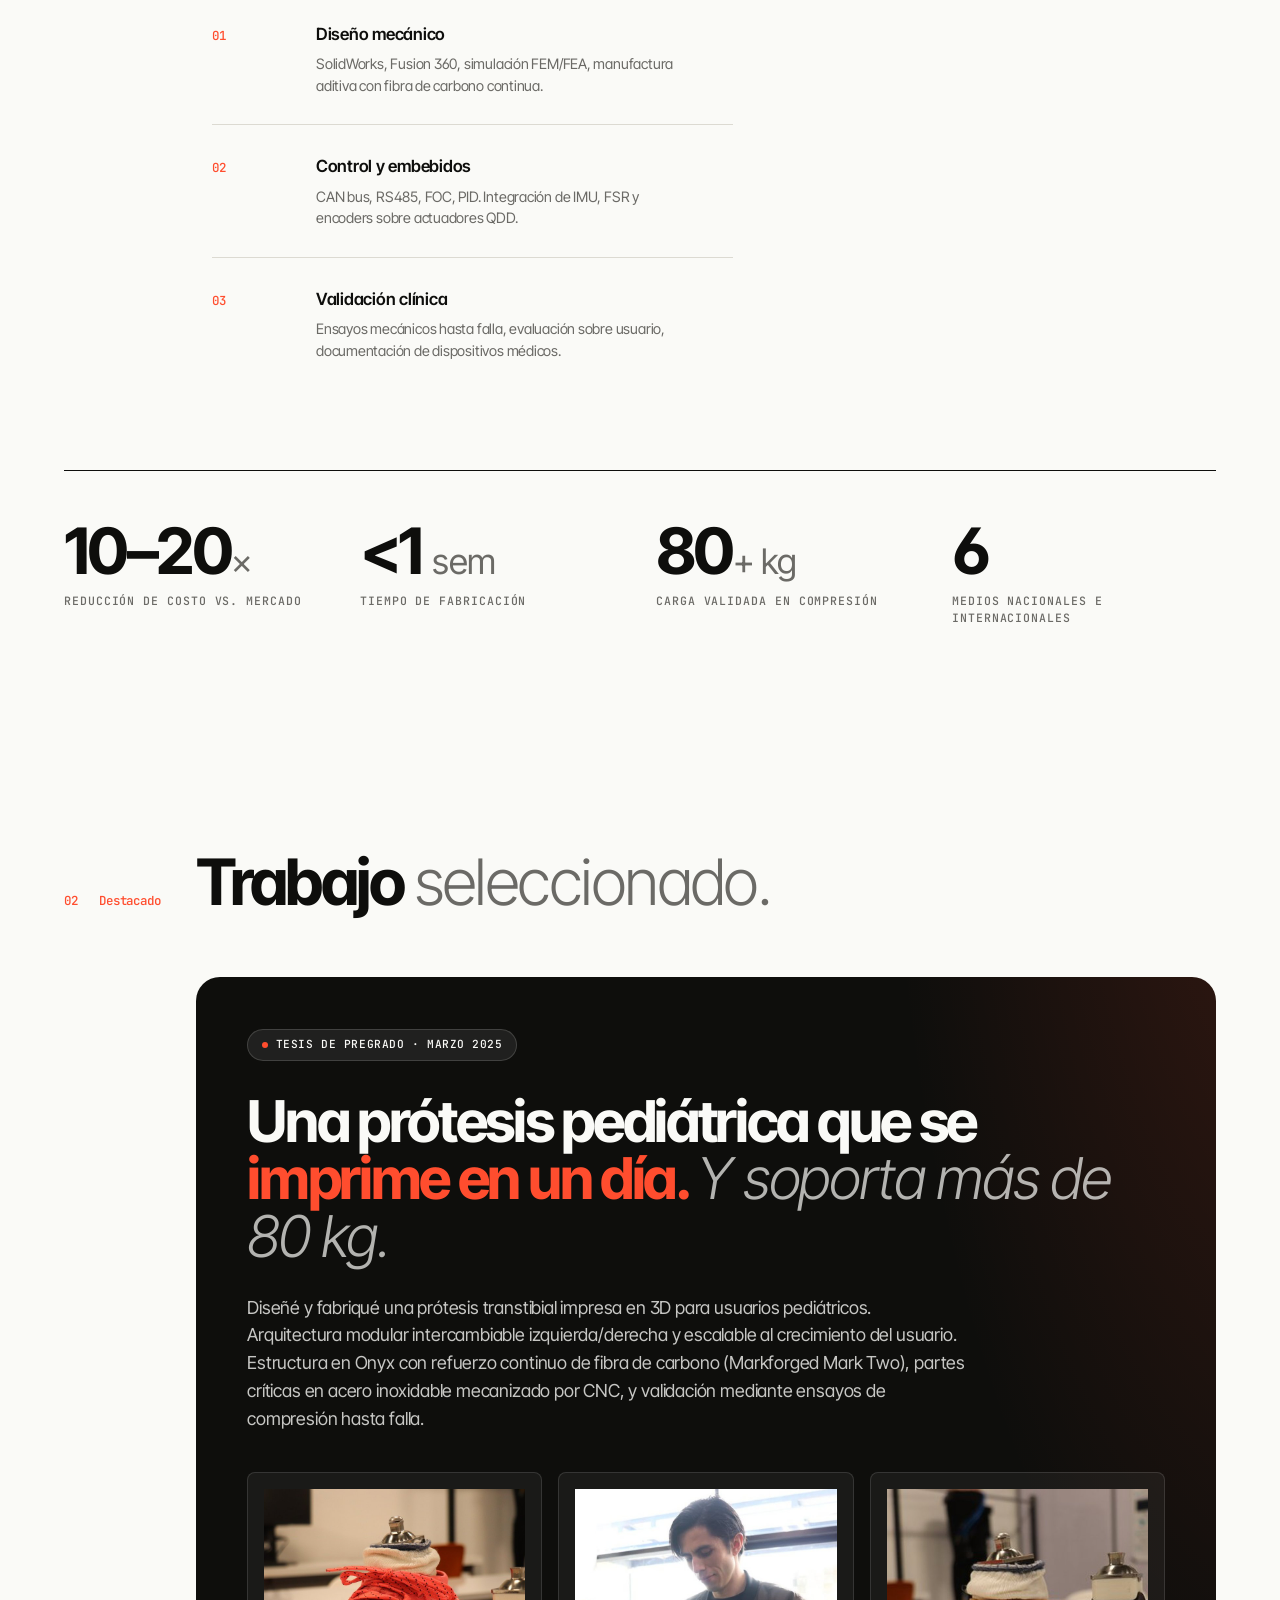
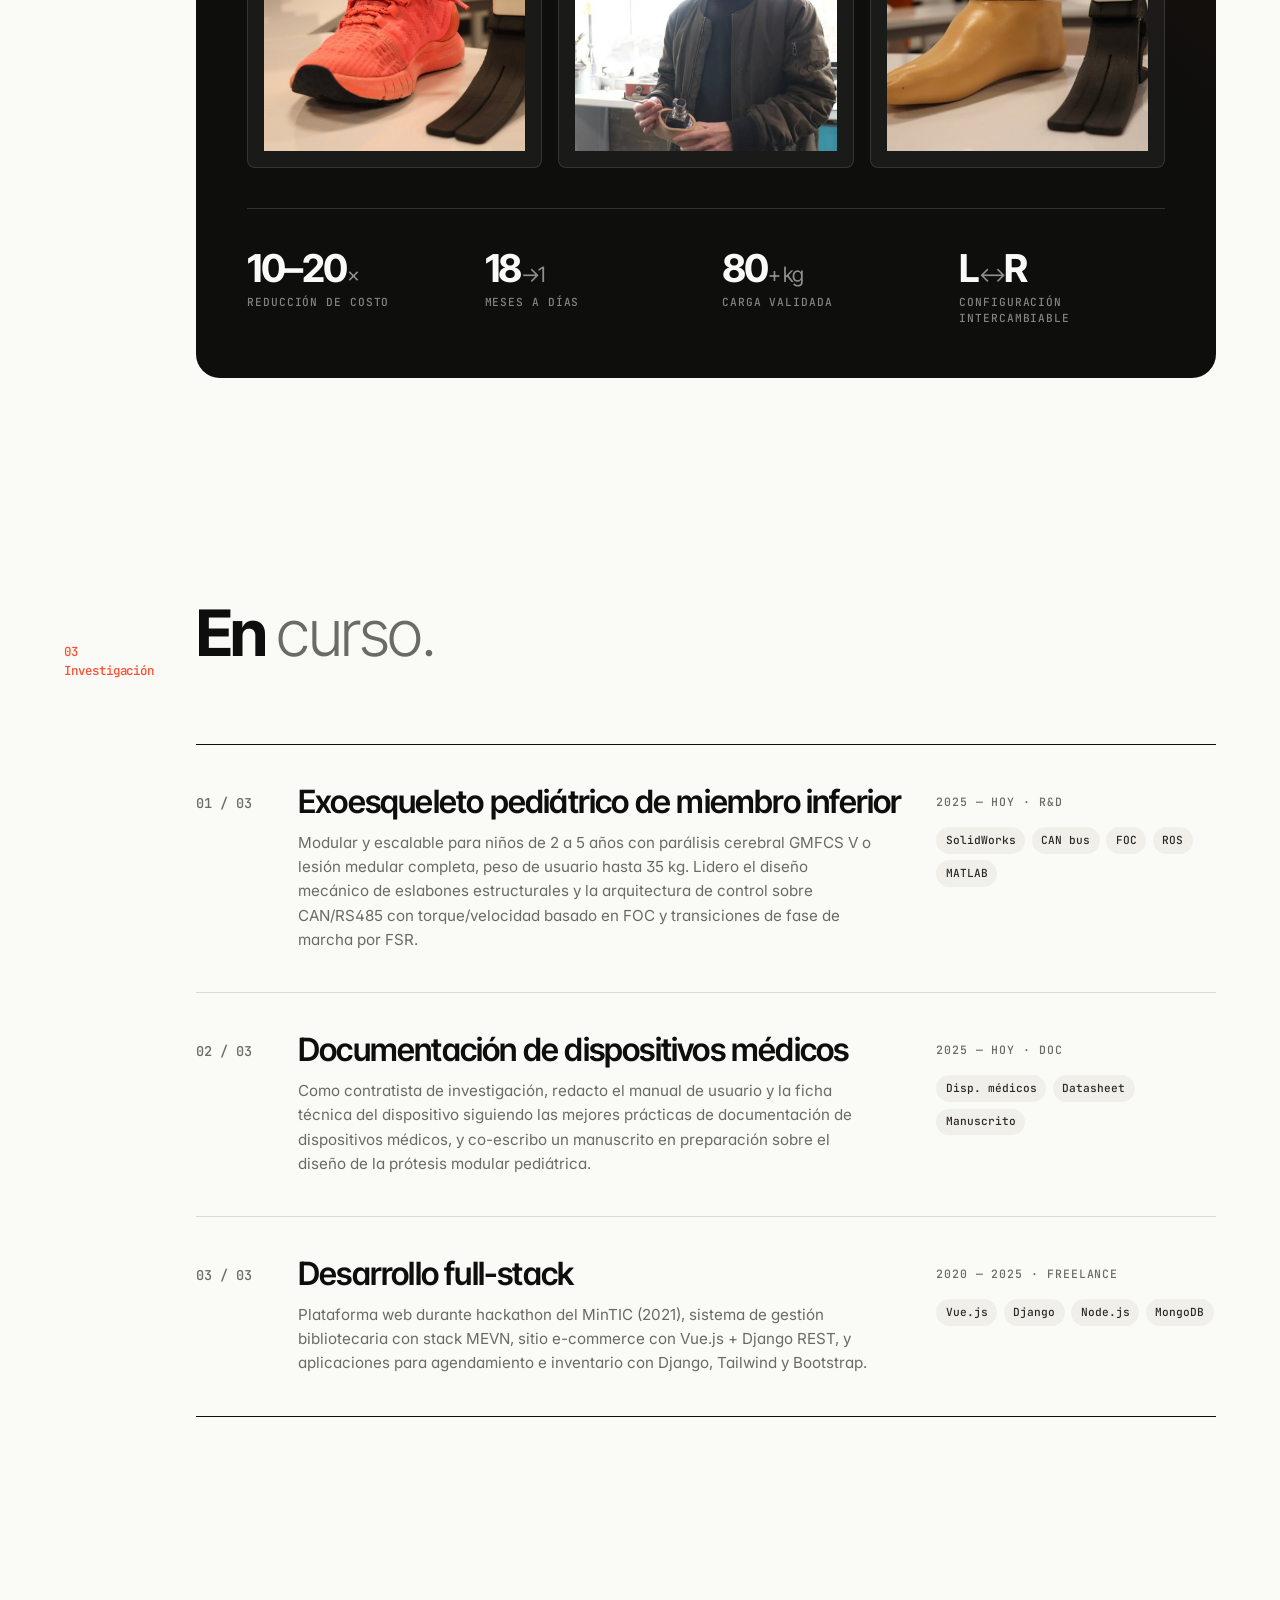
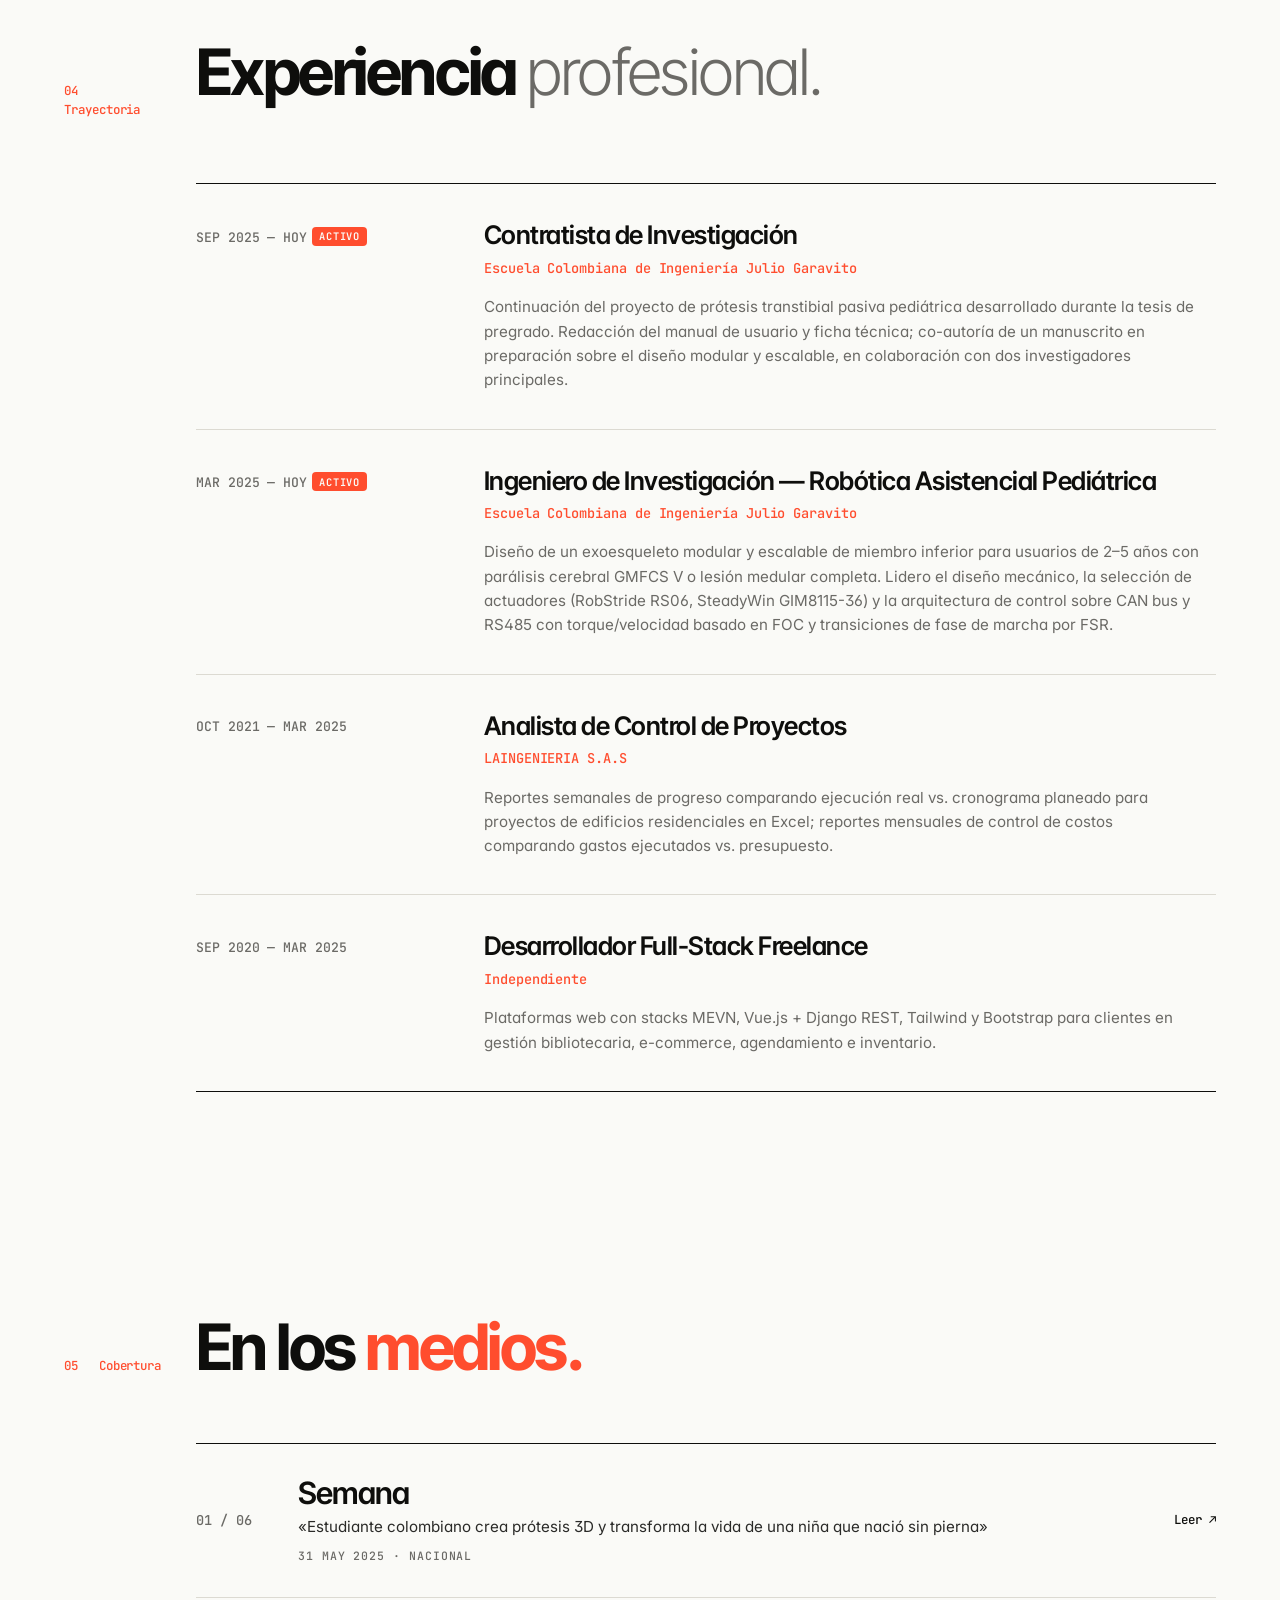
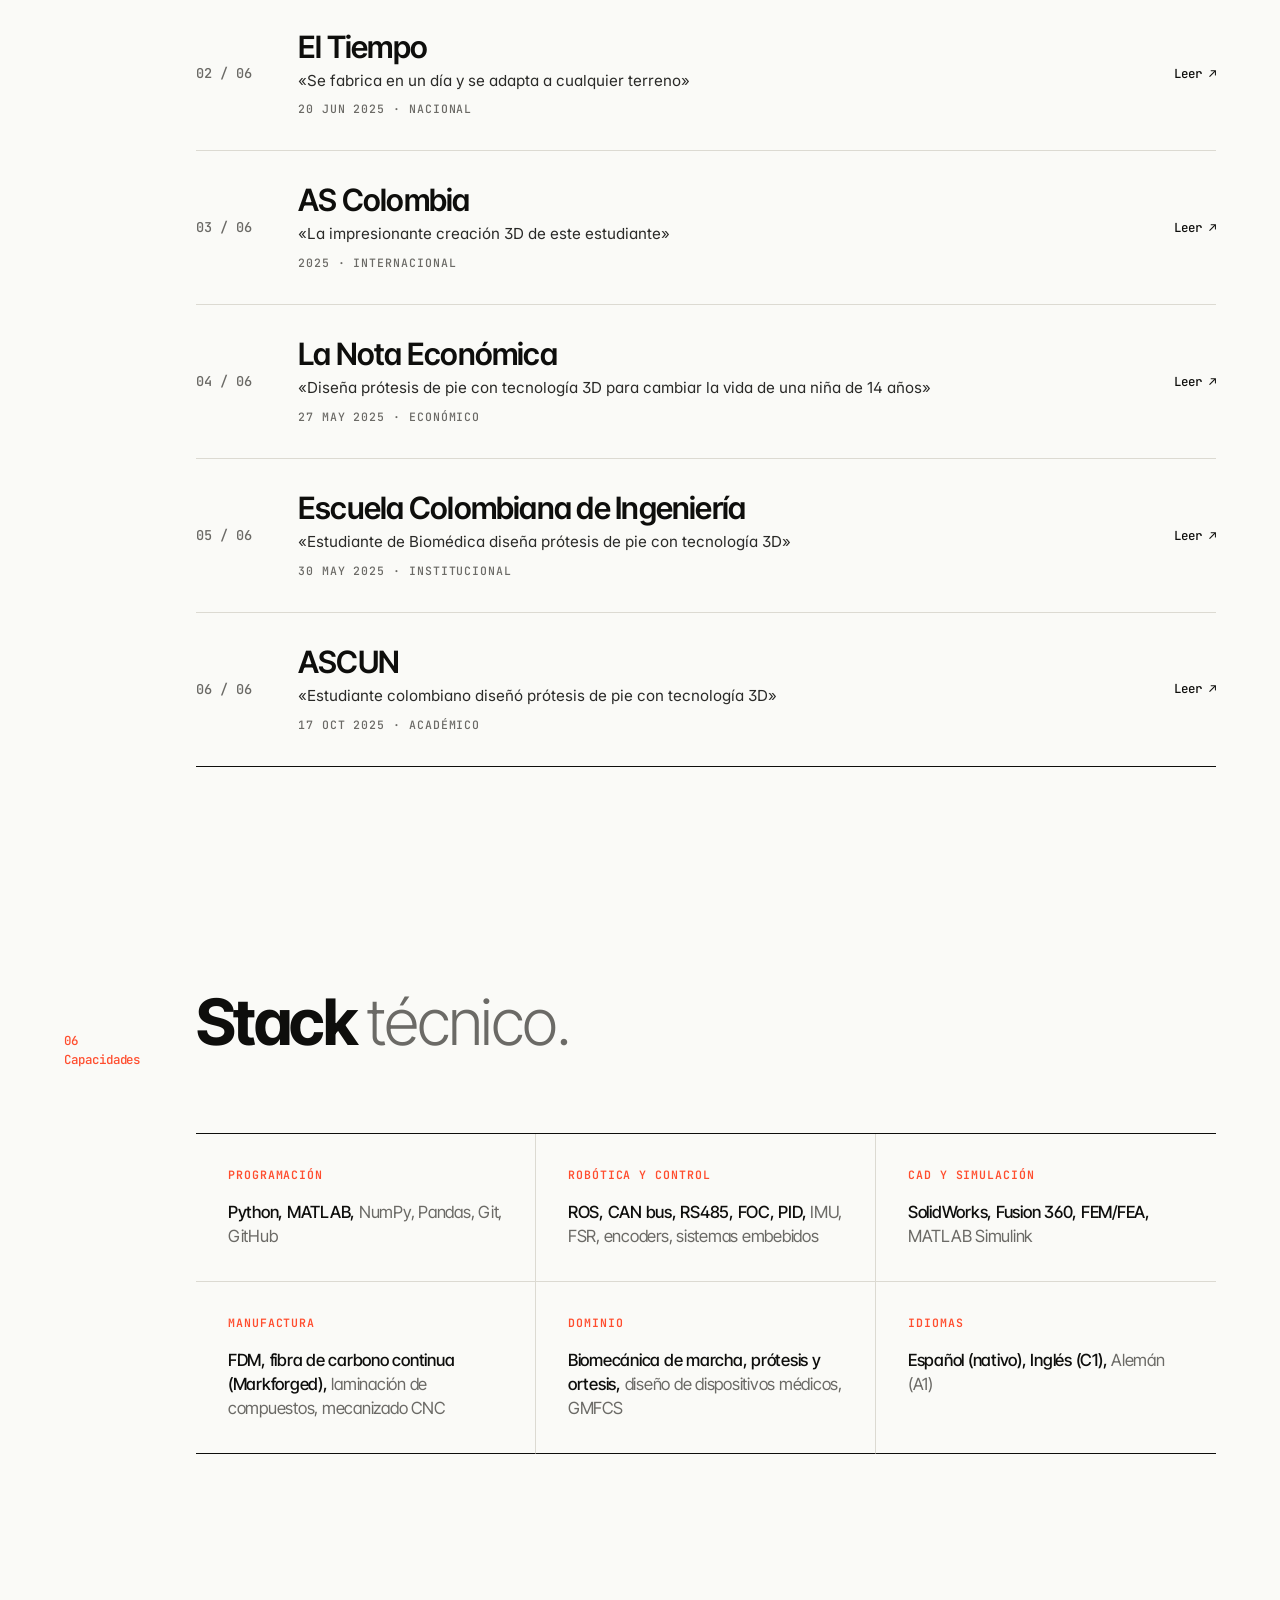
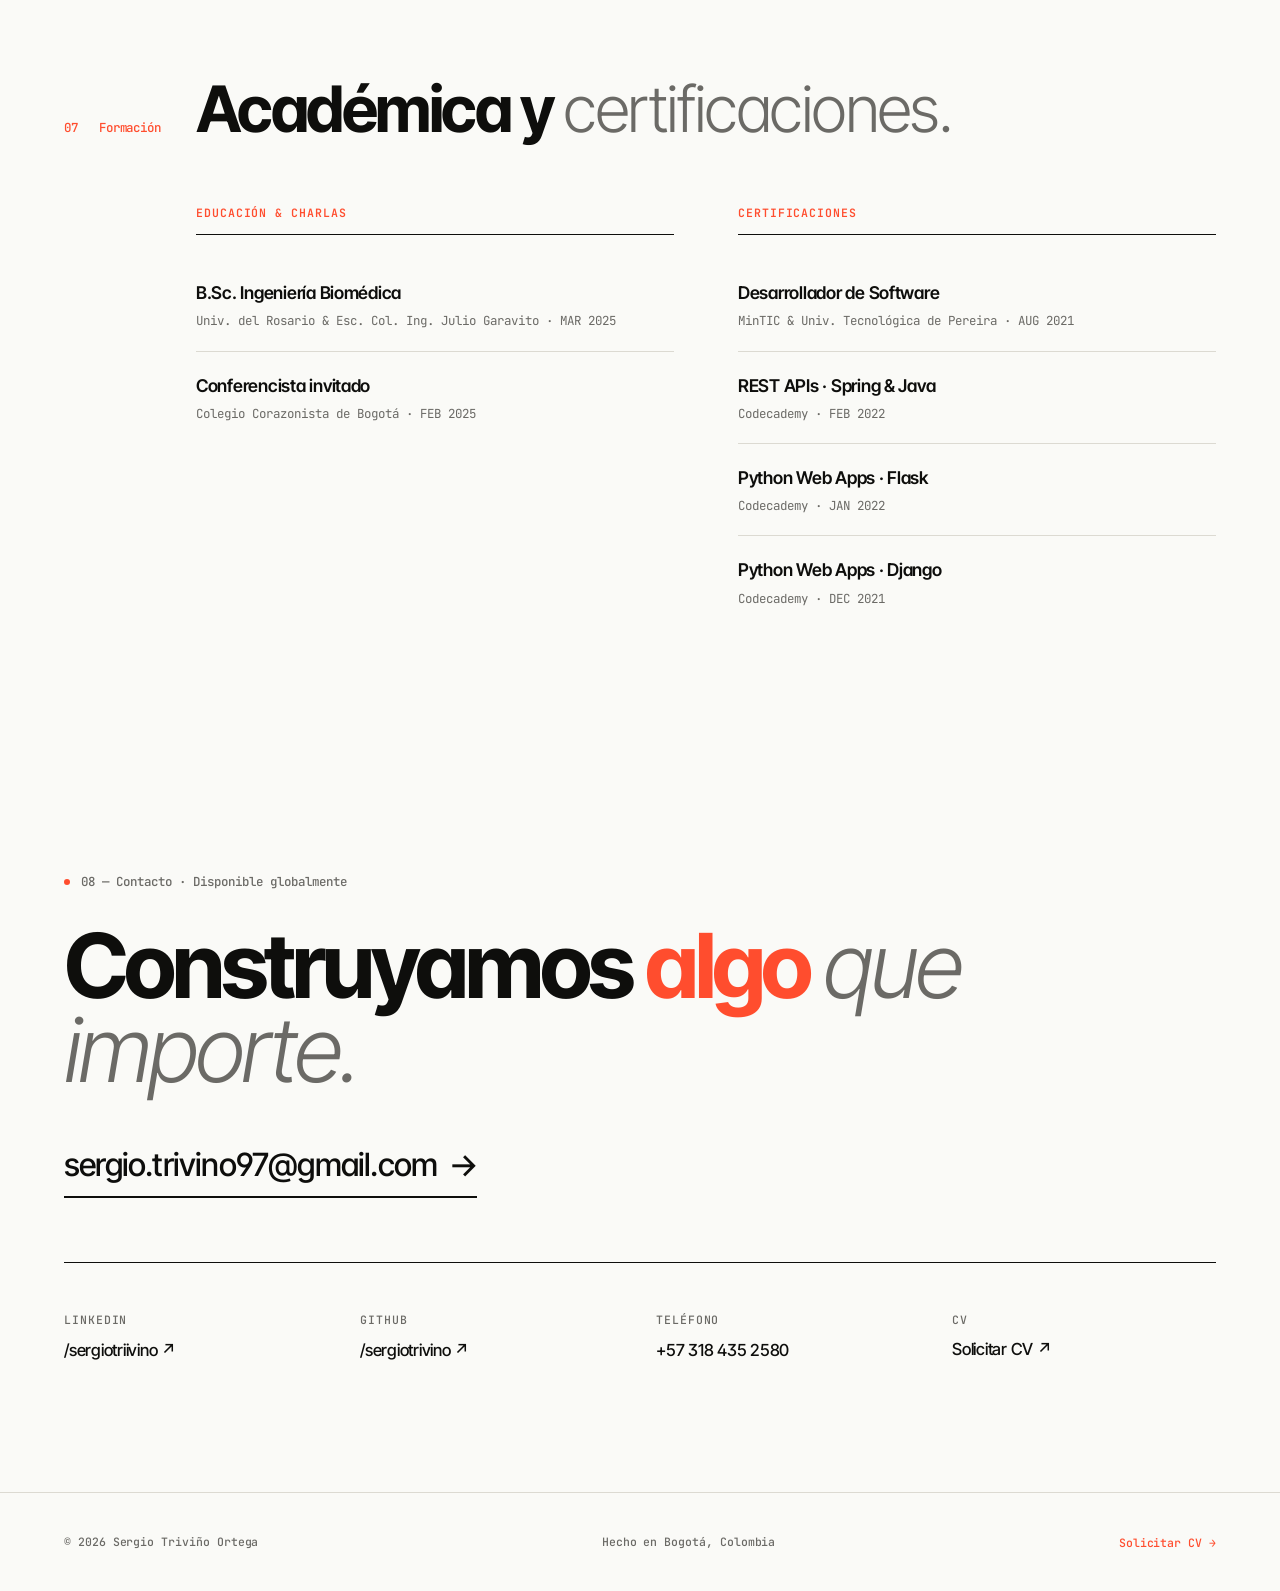
==== commit 35fccb80: "Update index.html ." ====
--- a/index.html
+++ b/index.html
@@ -331,7 +331,7 @@
 /* ==================== ABOUT ==================== */
 .about-layout {
   display: grid;
-  grid-template-columns: 100px 1fr 1fr;
+  grid-template-columns: 100px 1.2fr 1fr;
   gap: 2rem 3rem;
   align-items: start;
 }
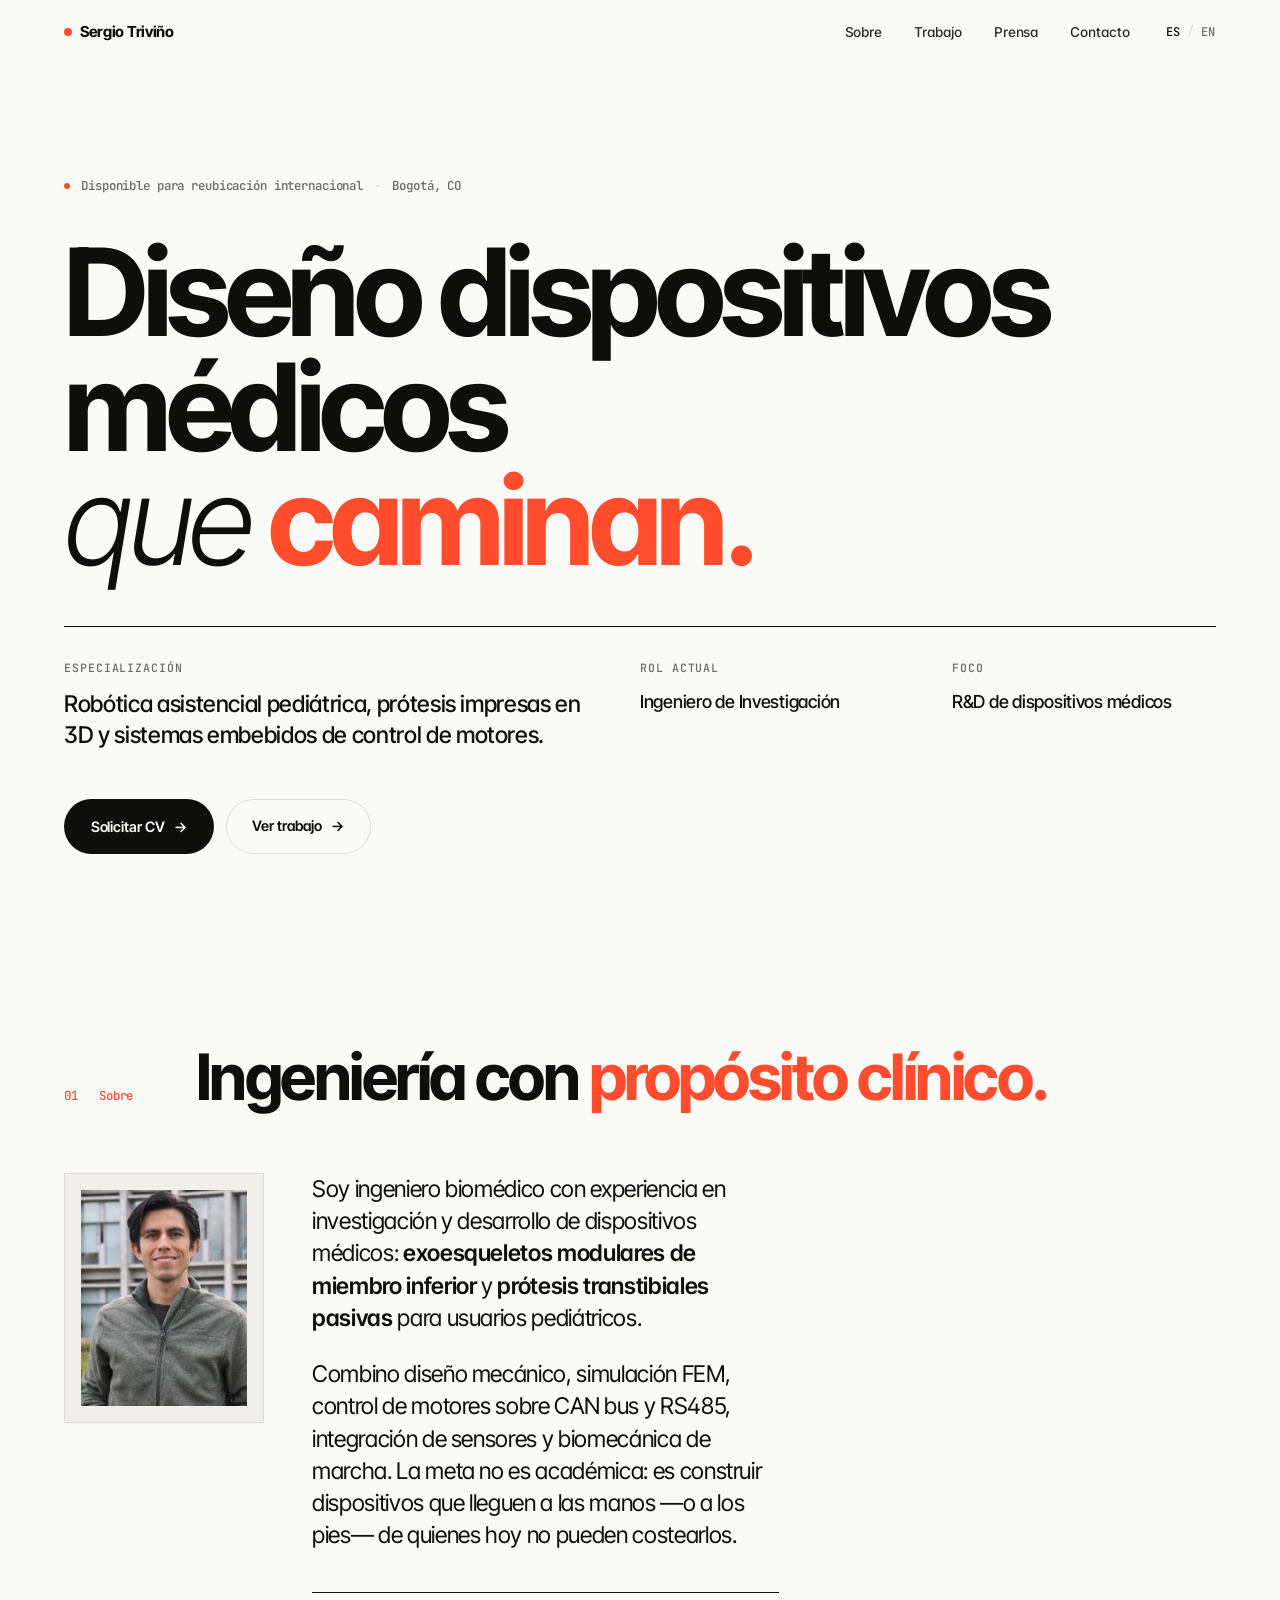
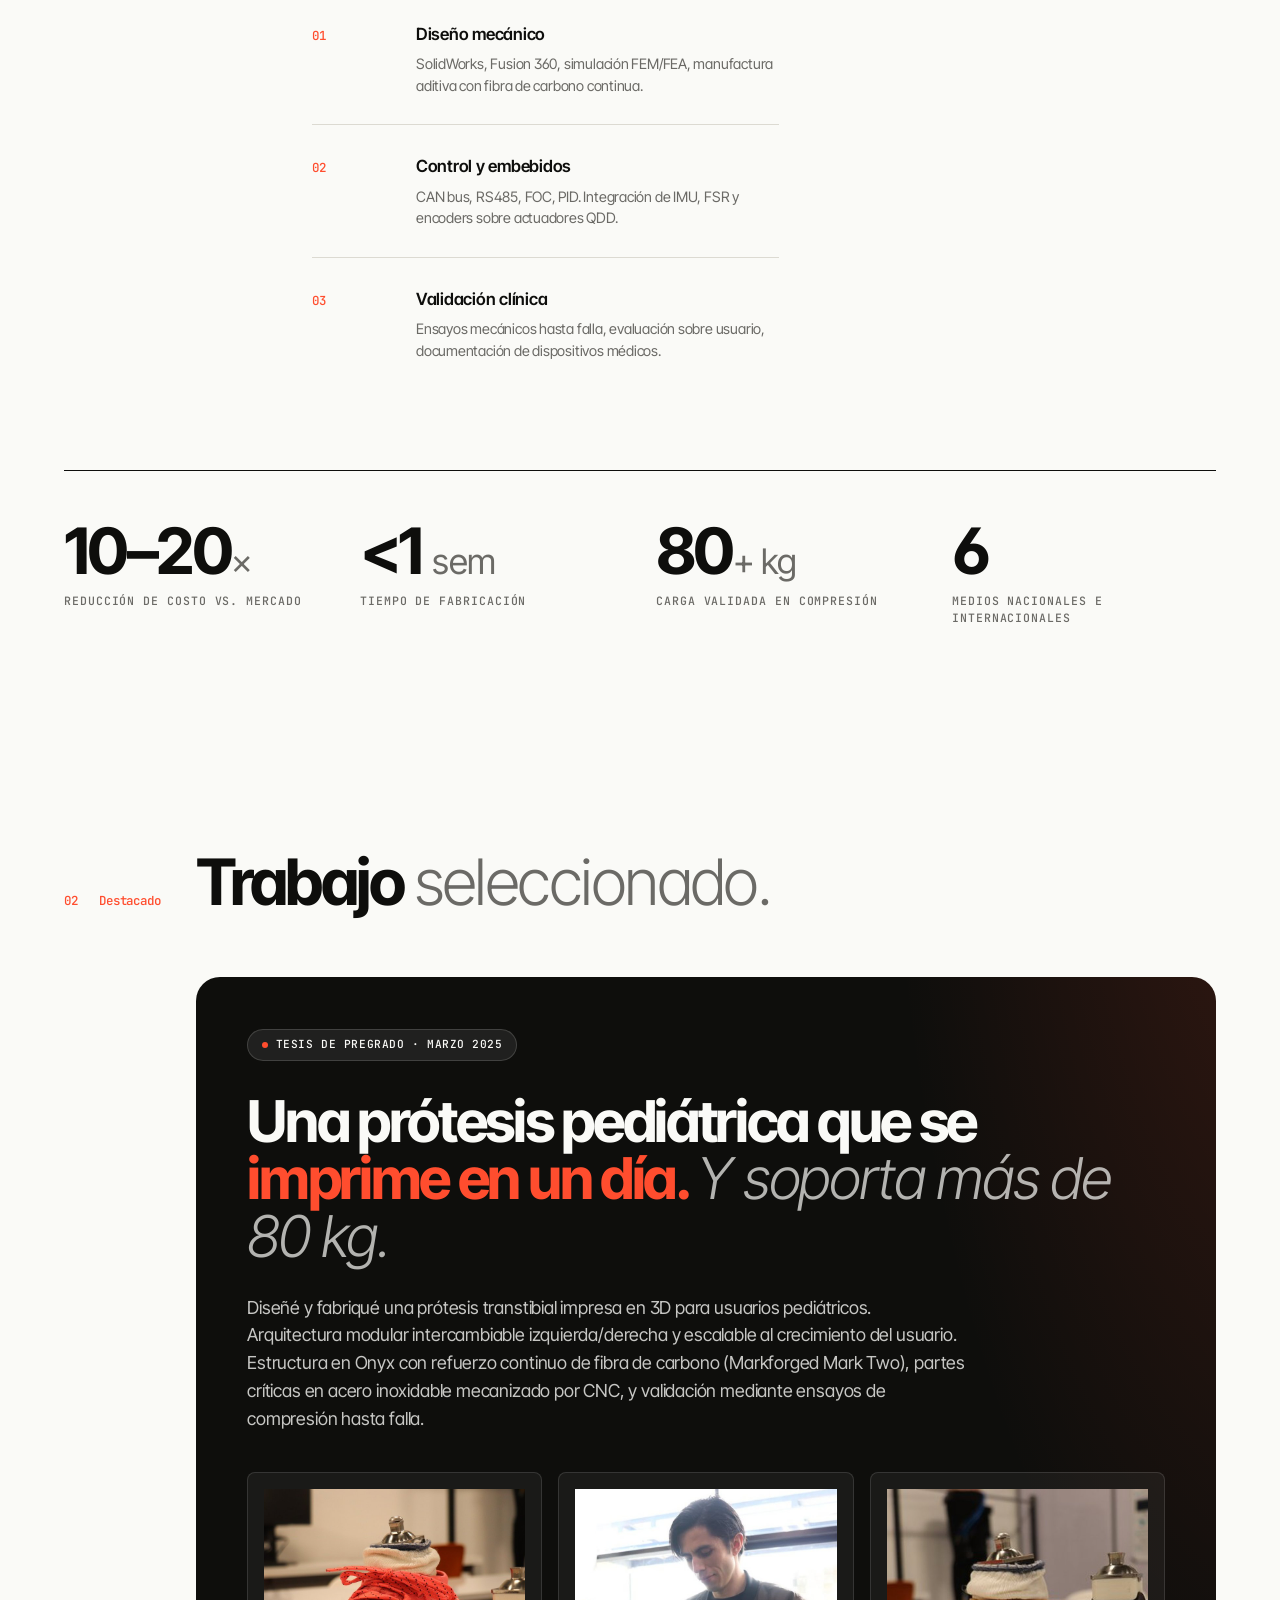
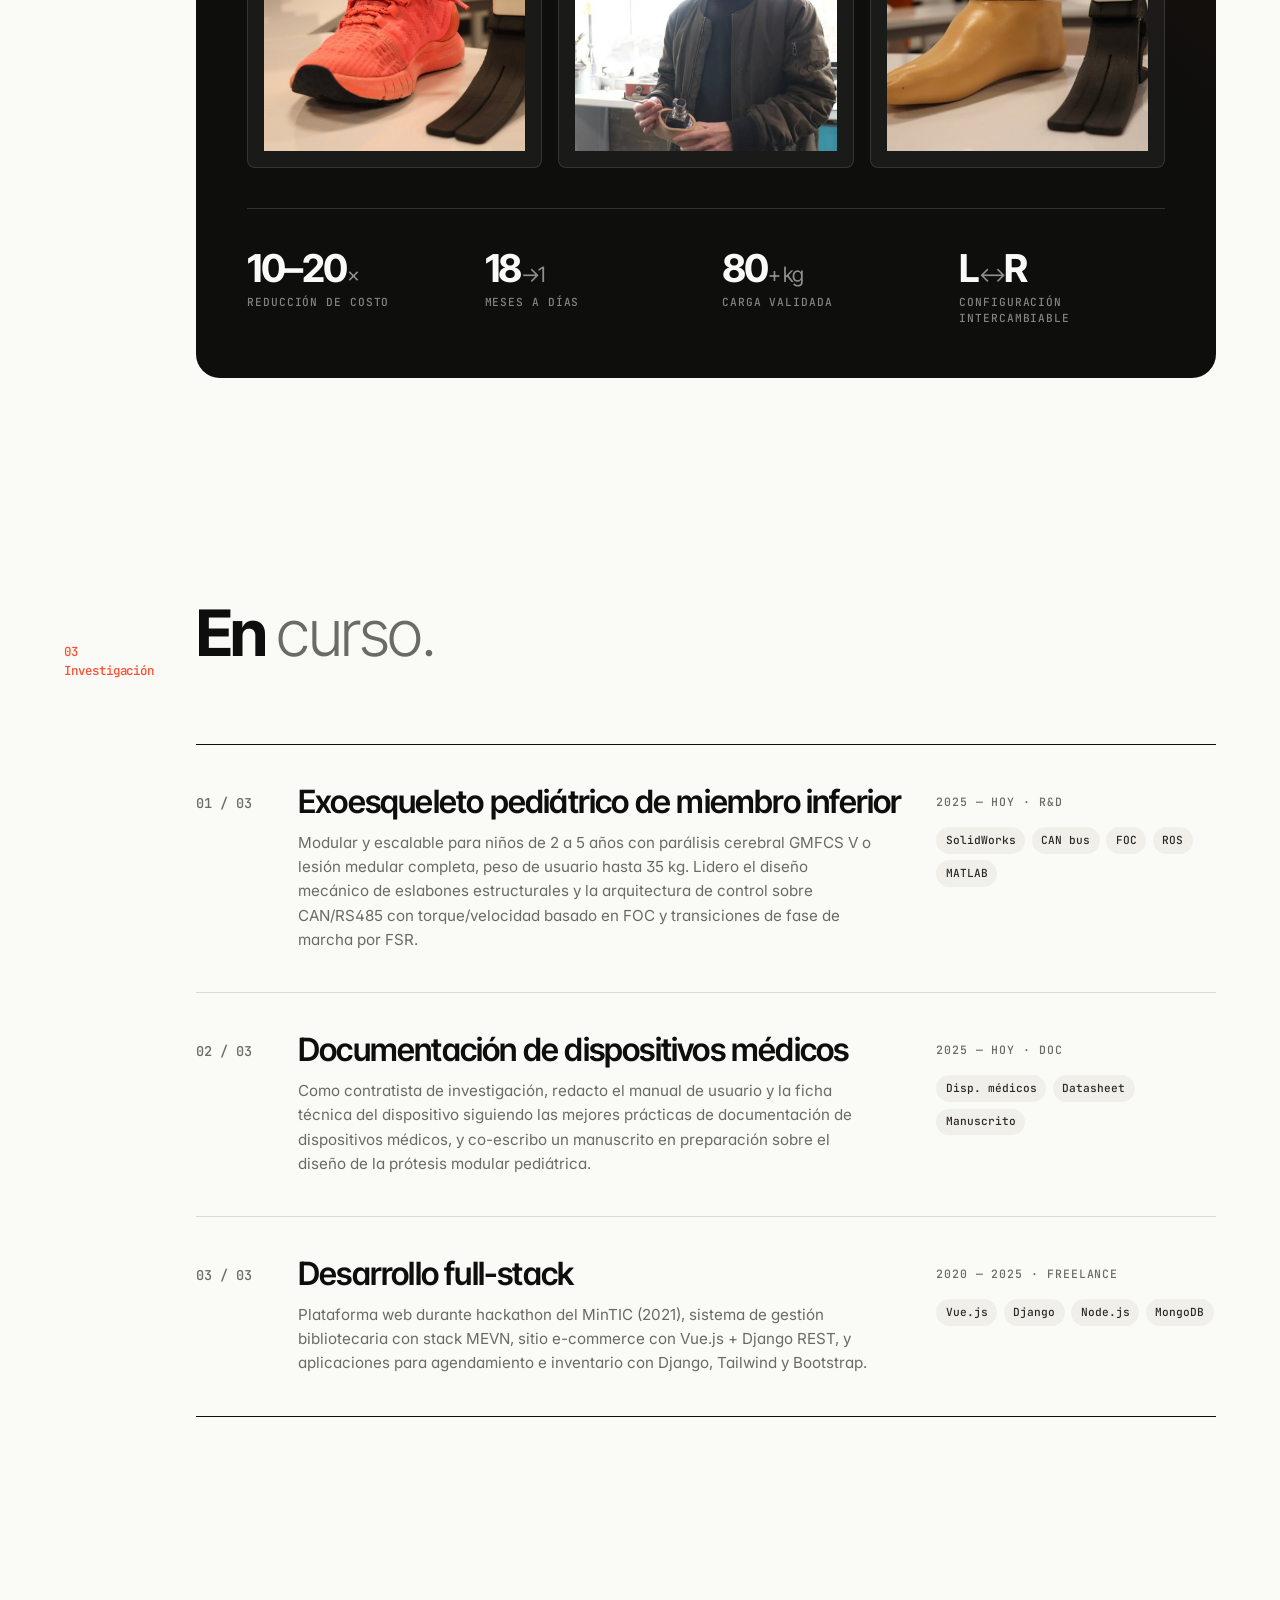
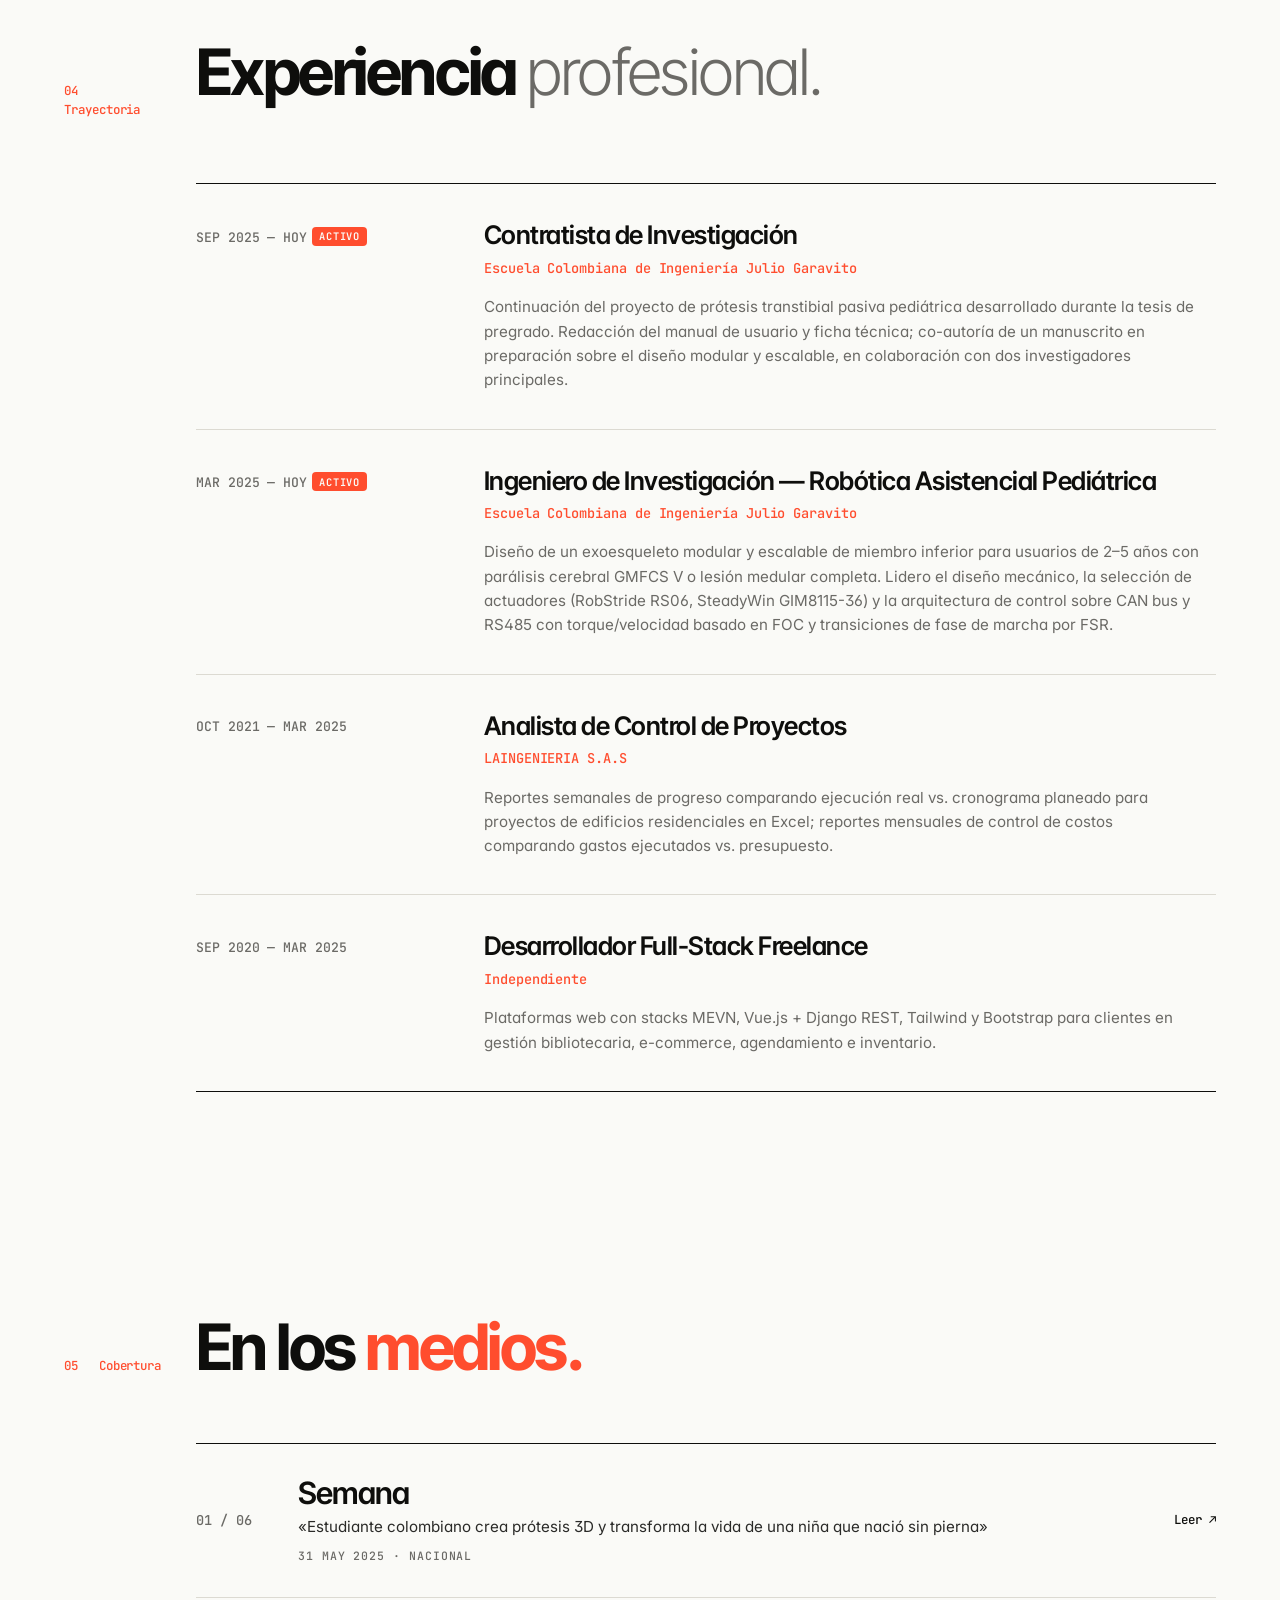
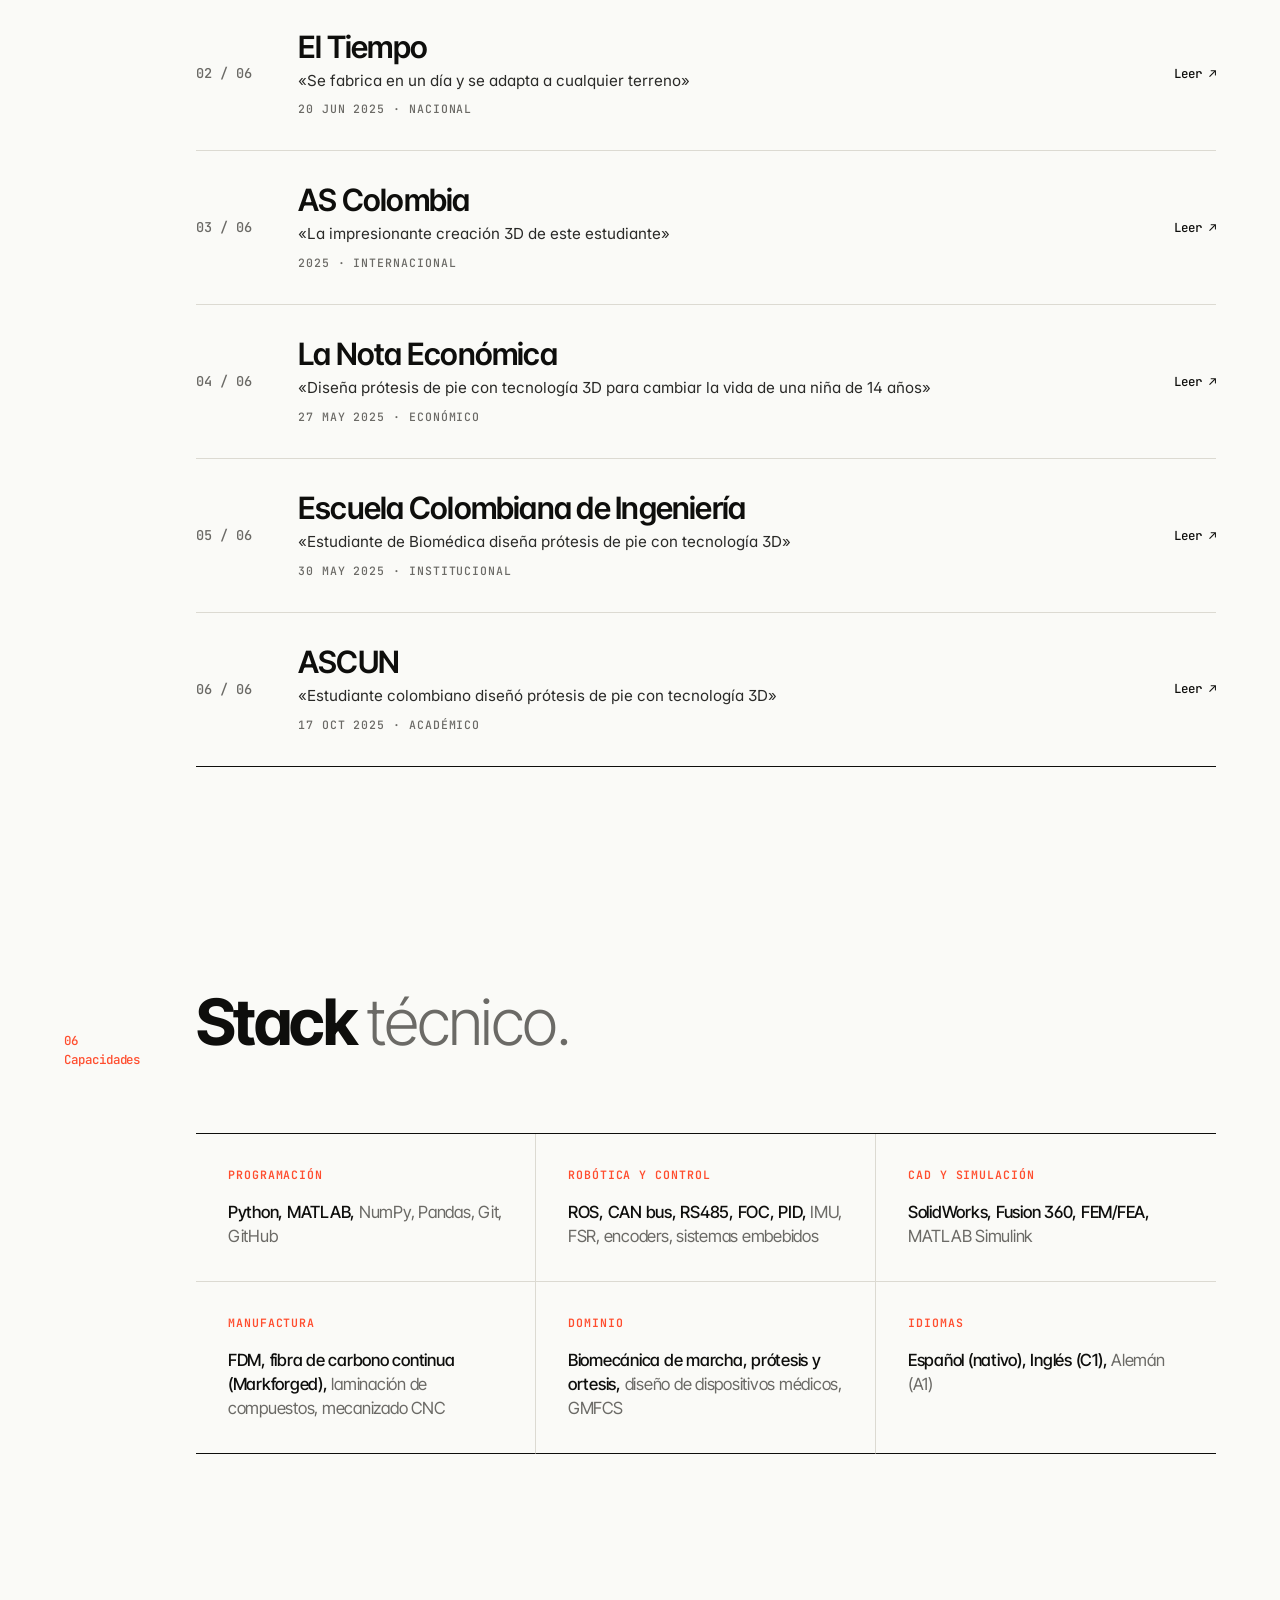
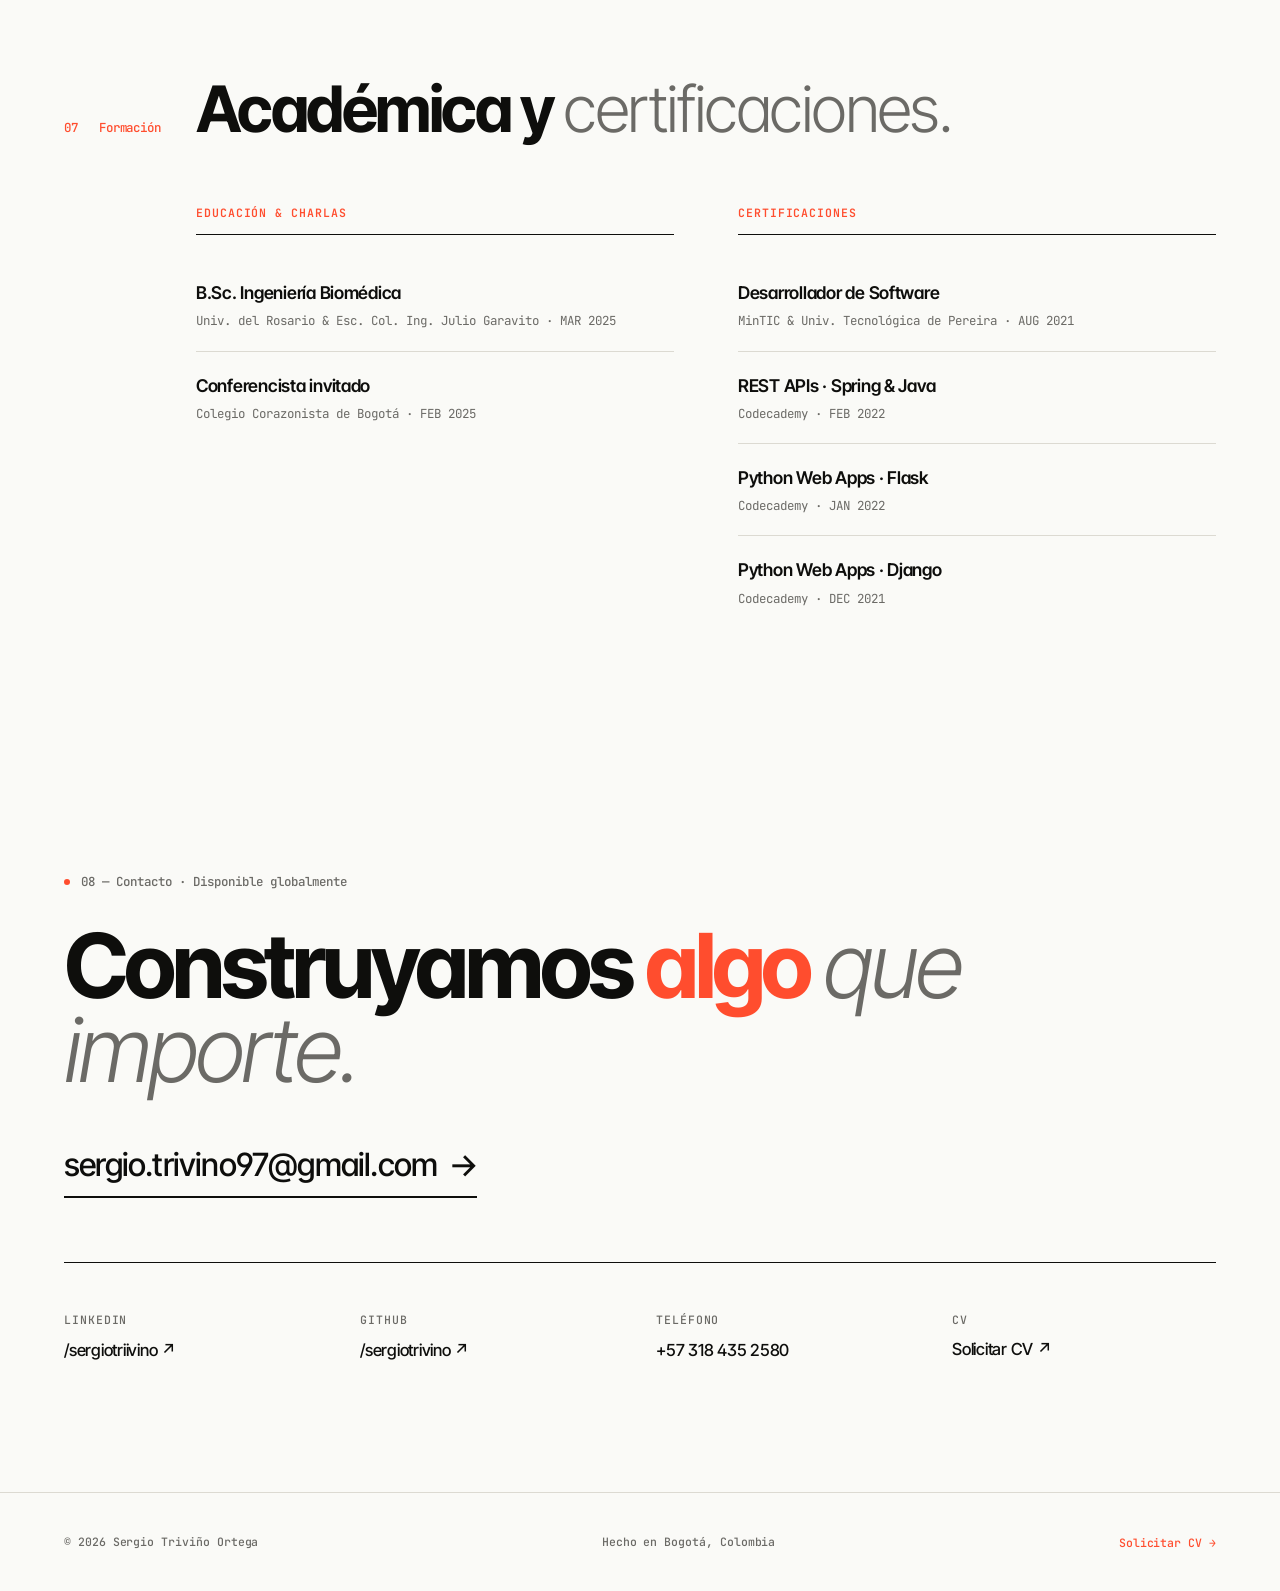
==== commit d2f936bc: "Update index.html ." ====
--- a/index.html
+++ b/index.html
@@ -331,7 +331,7 @@
 /* ==================== ABOUT ==================== */
 .about-layout {
   display: grid;
-  grid-template-columns: 100px 1.2fr 1fr;
+  grid-template-columns: 200px 1.2fr 1fr;
   gap: 2rem 3rem;
   align-items: start;
 }
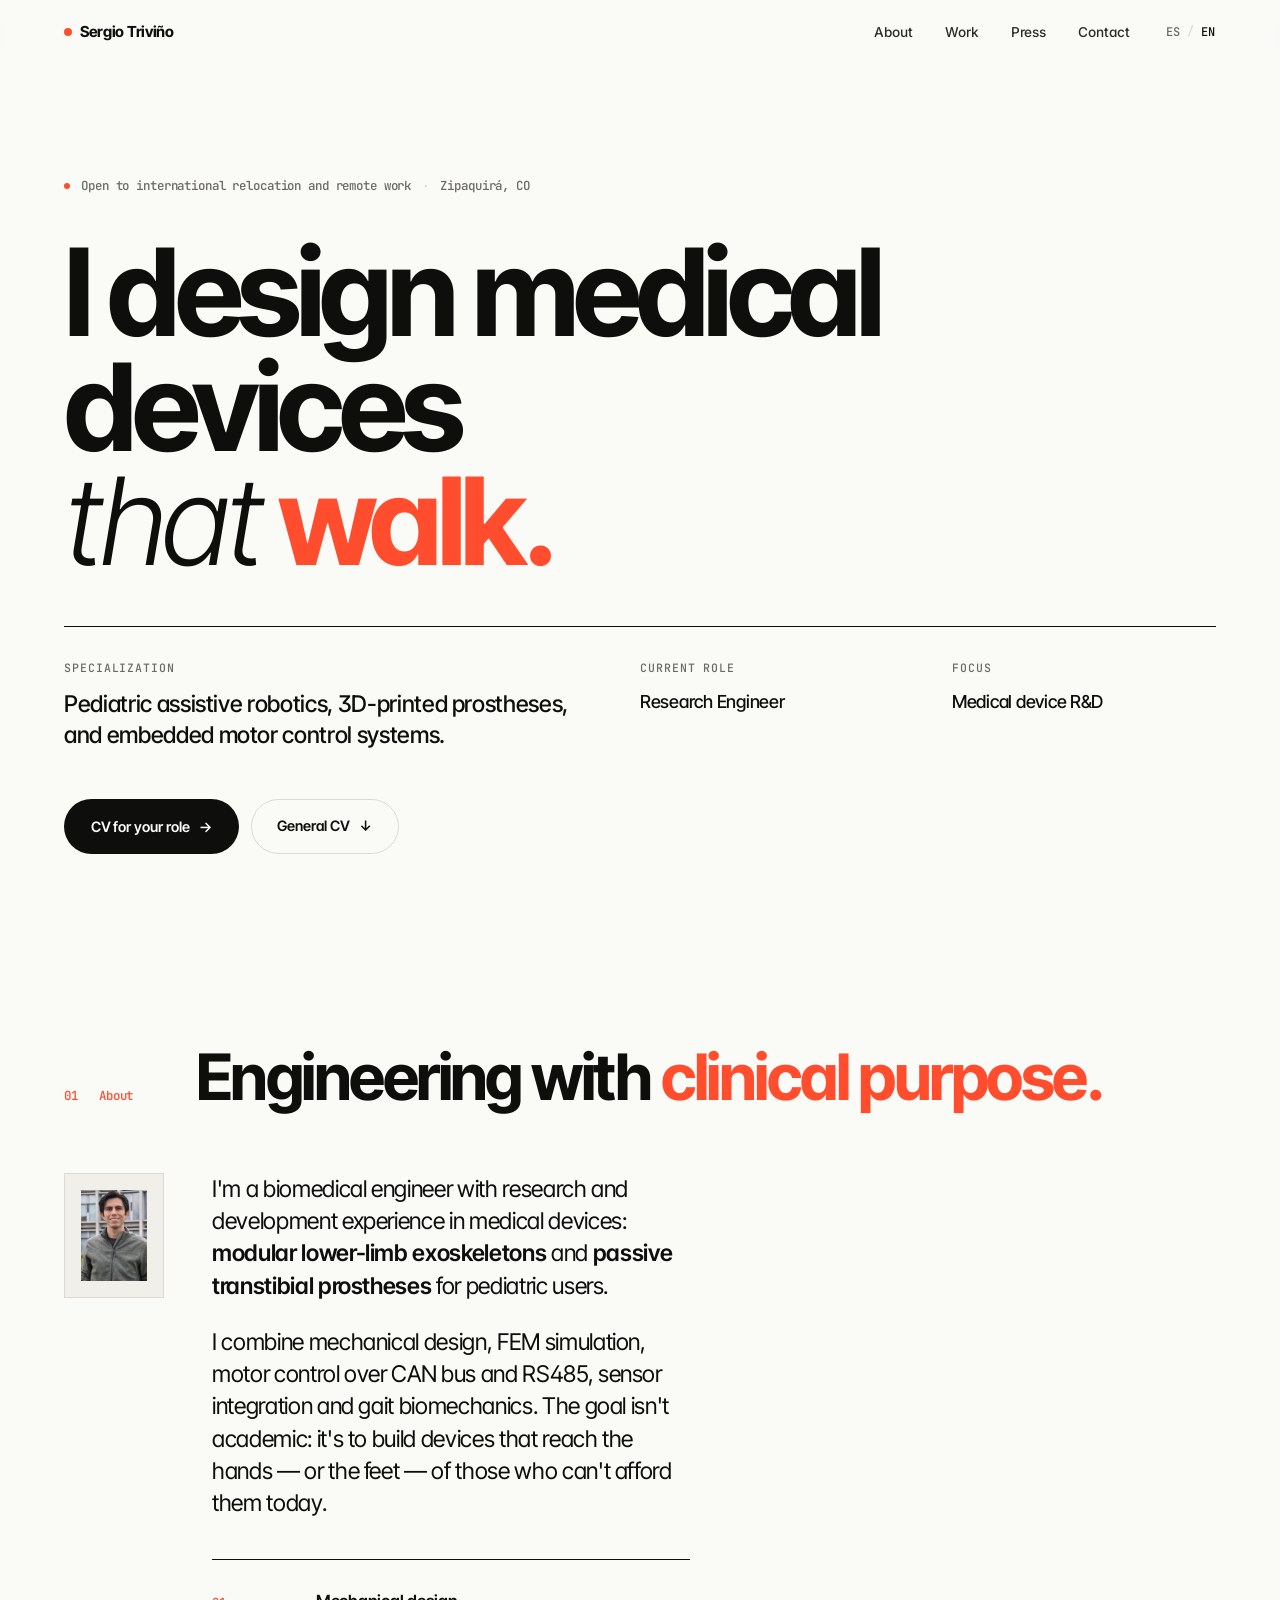
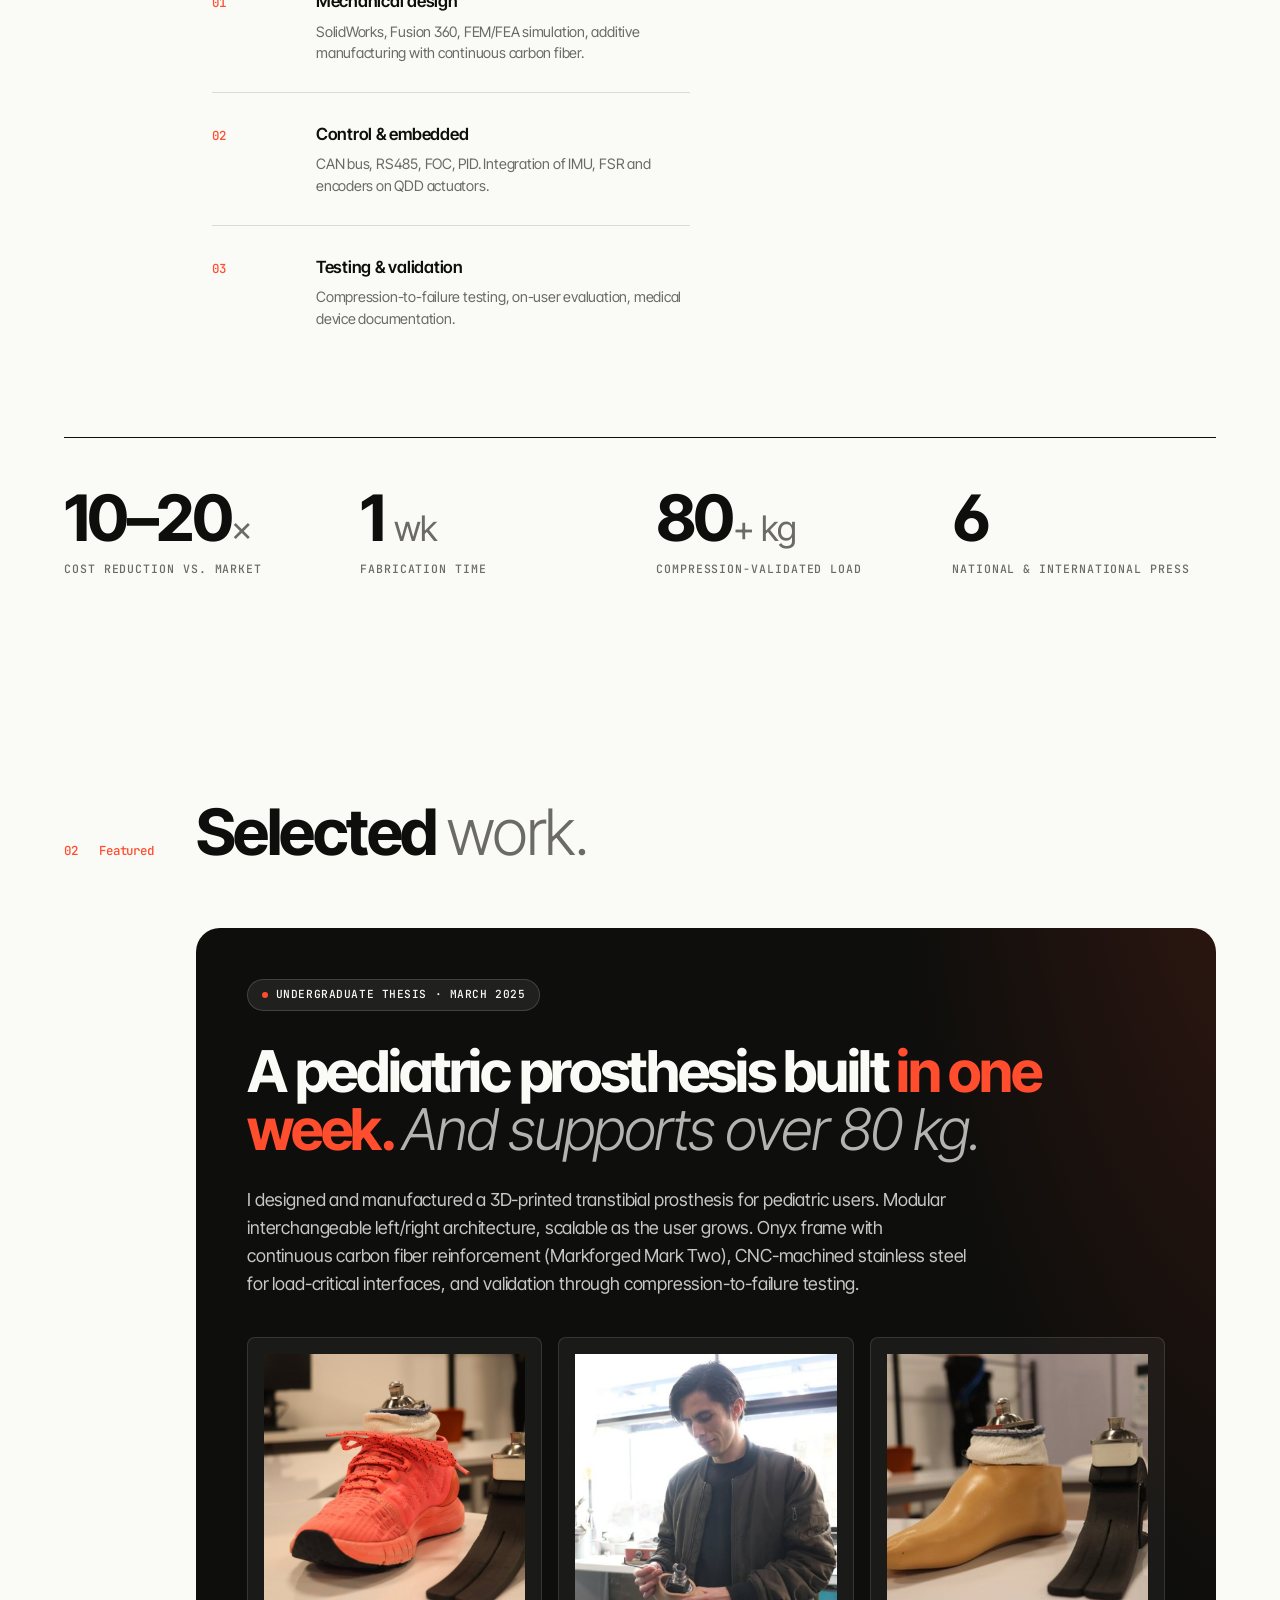
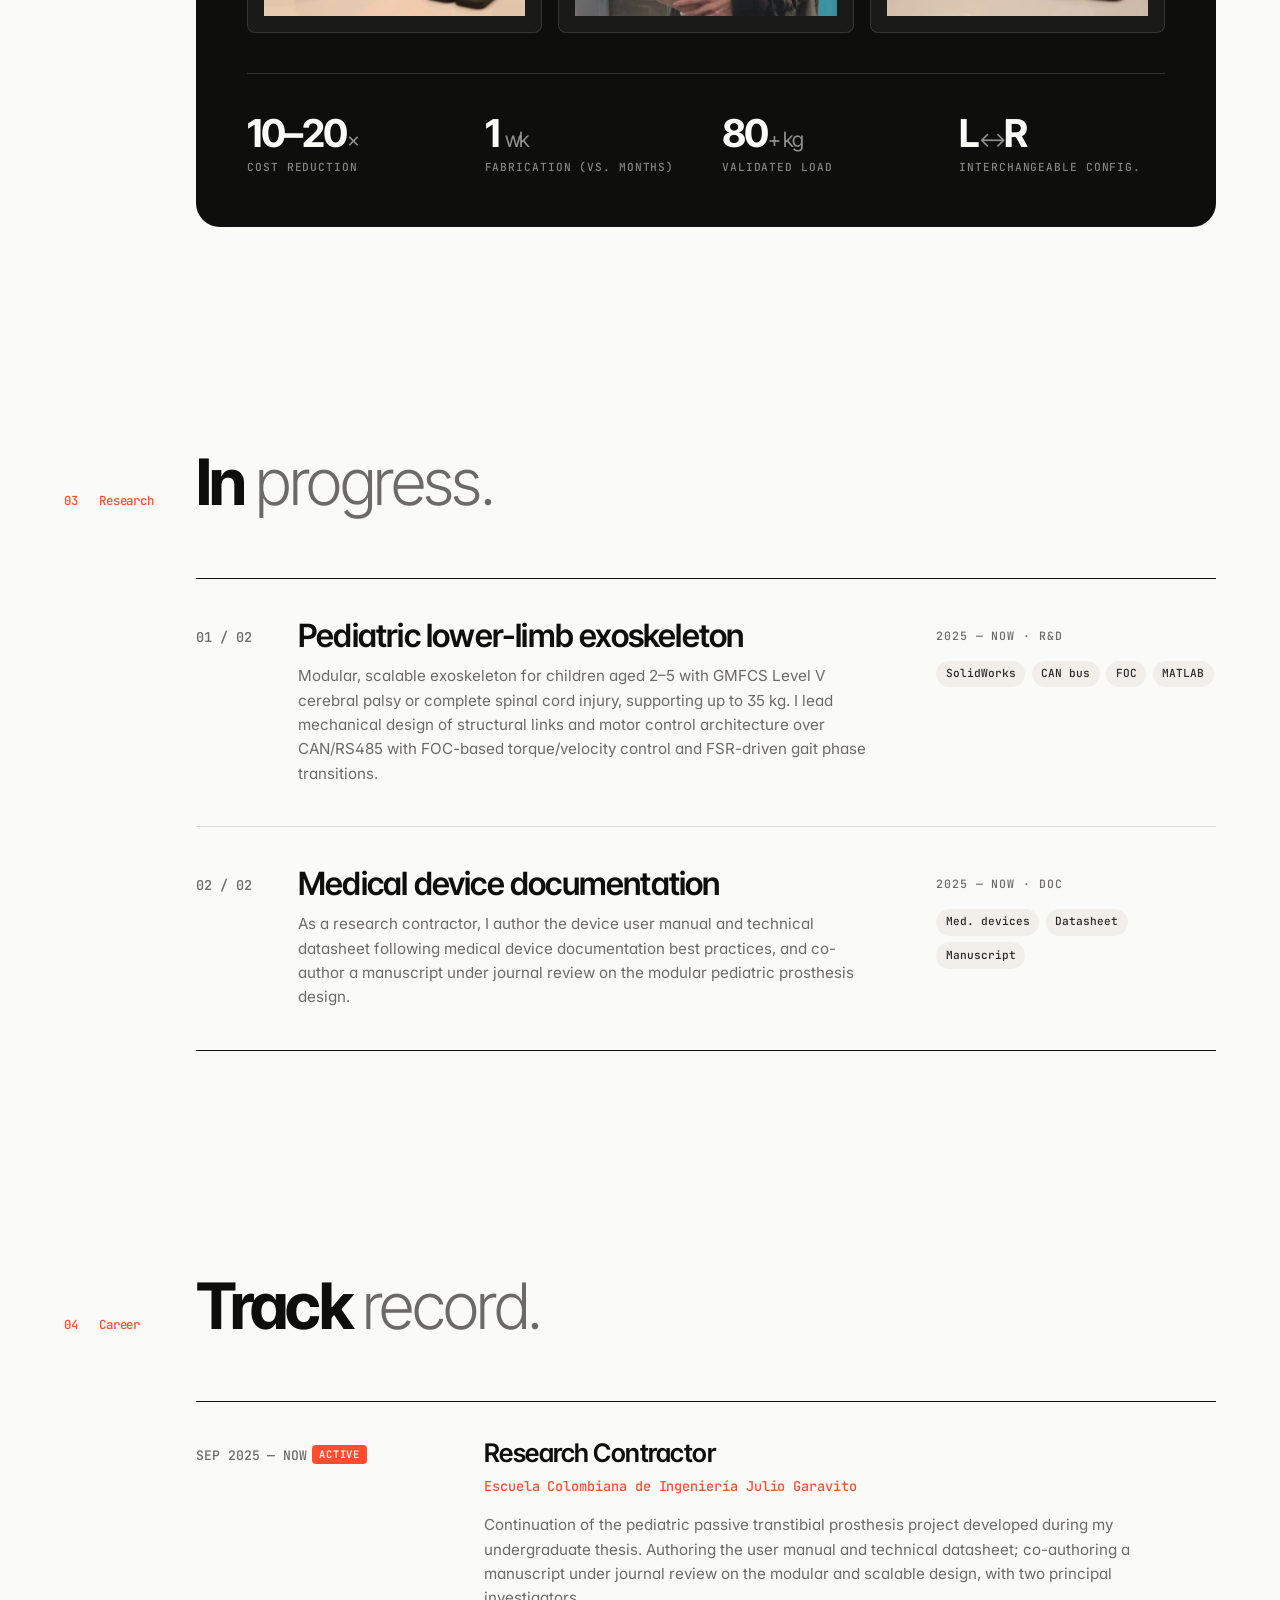
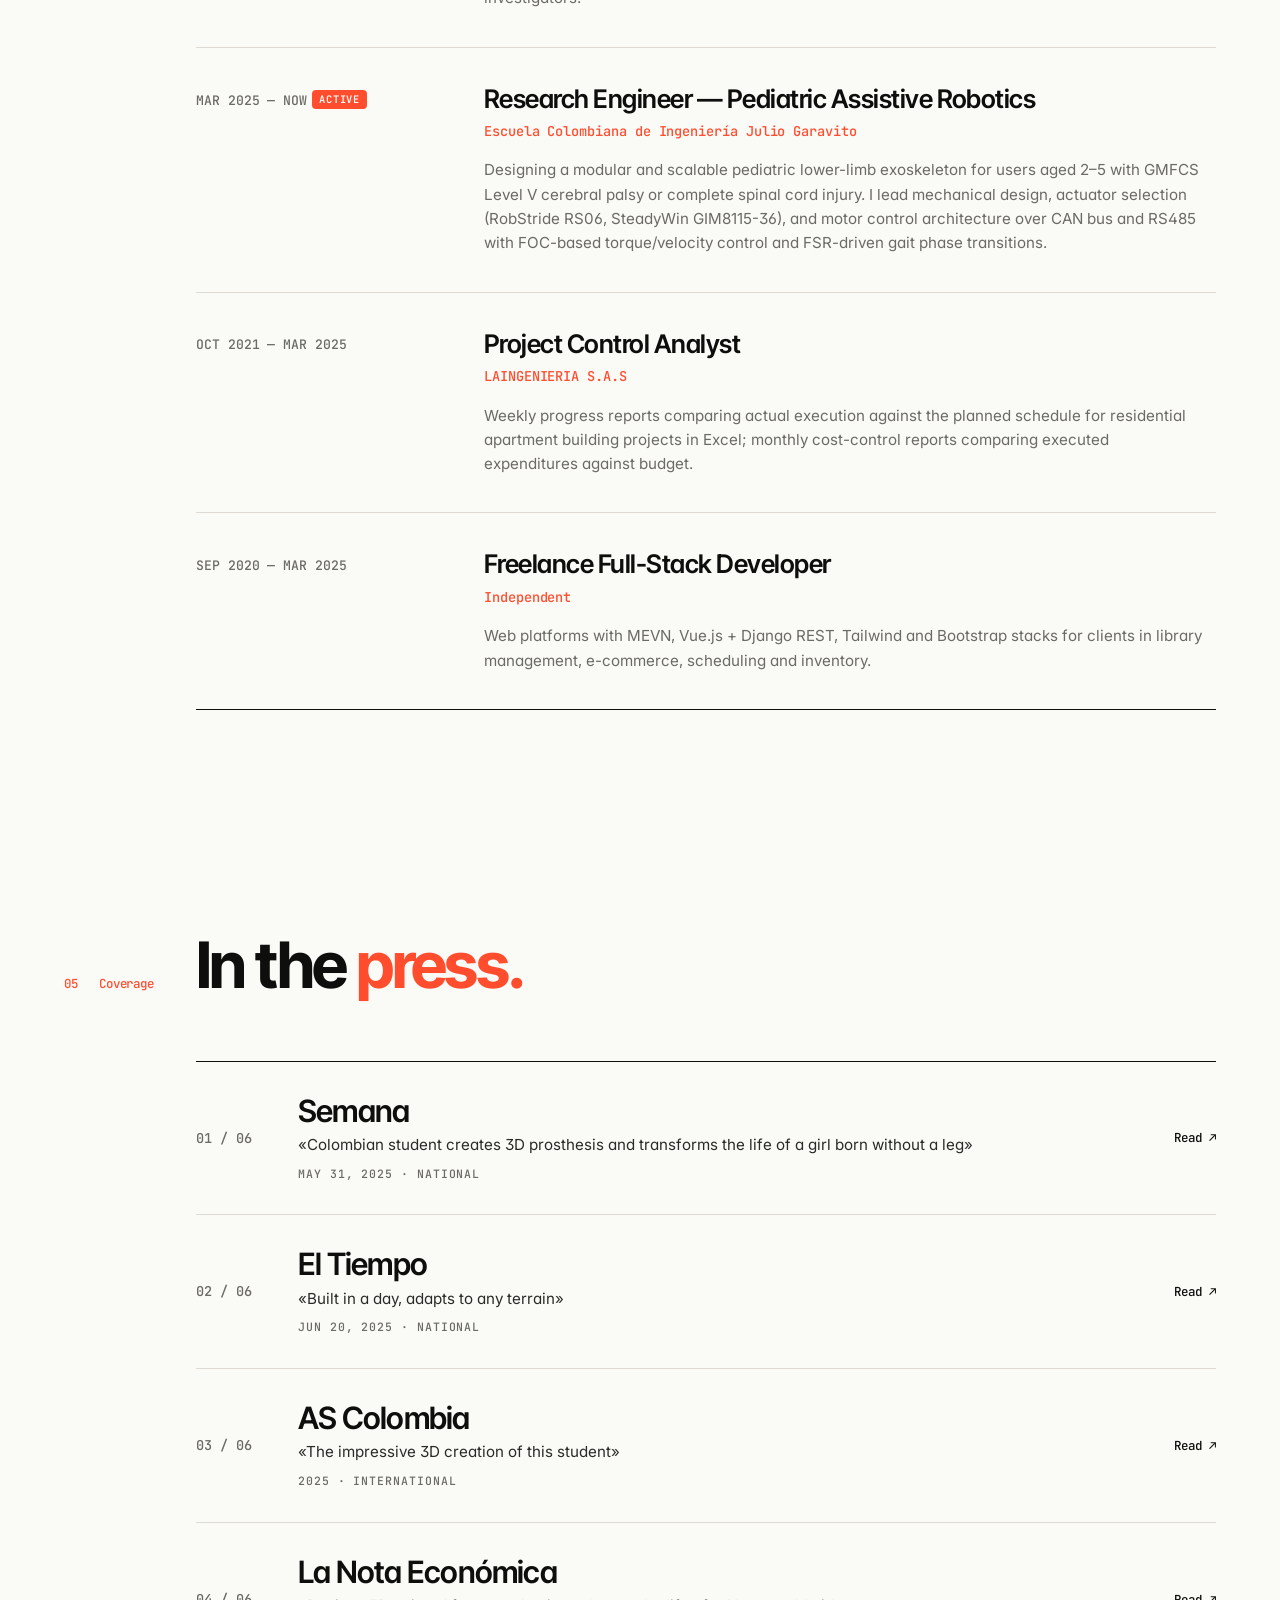
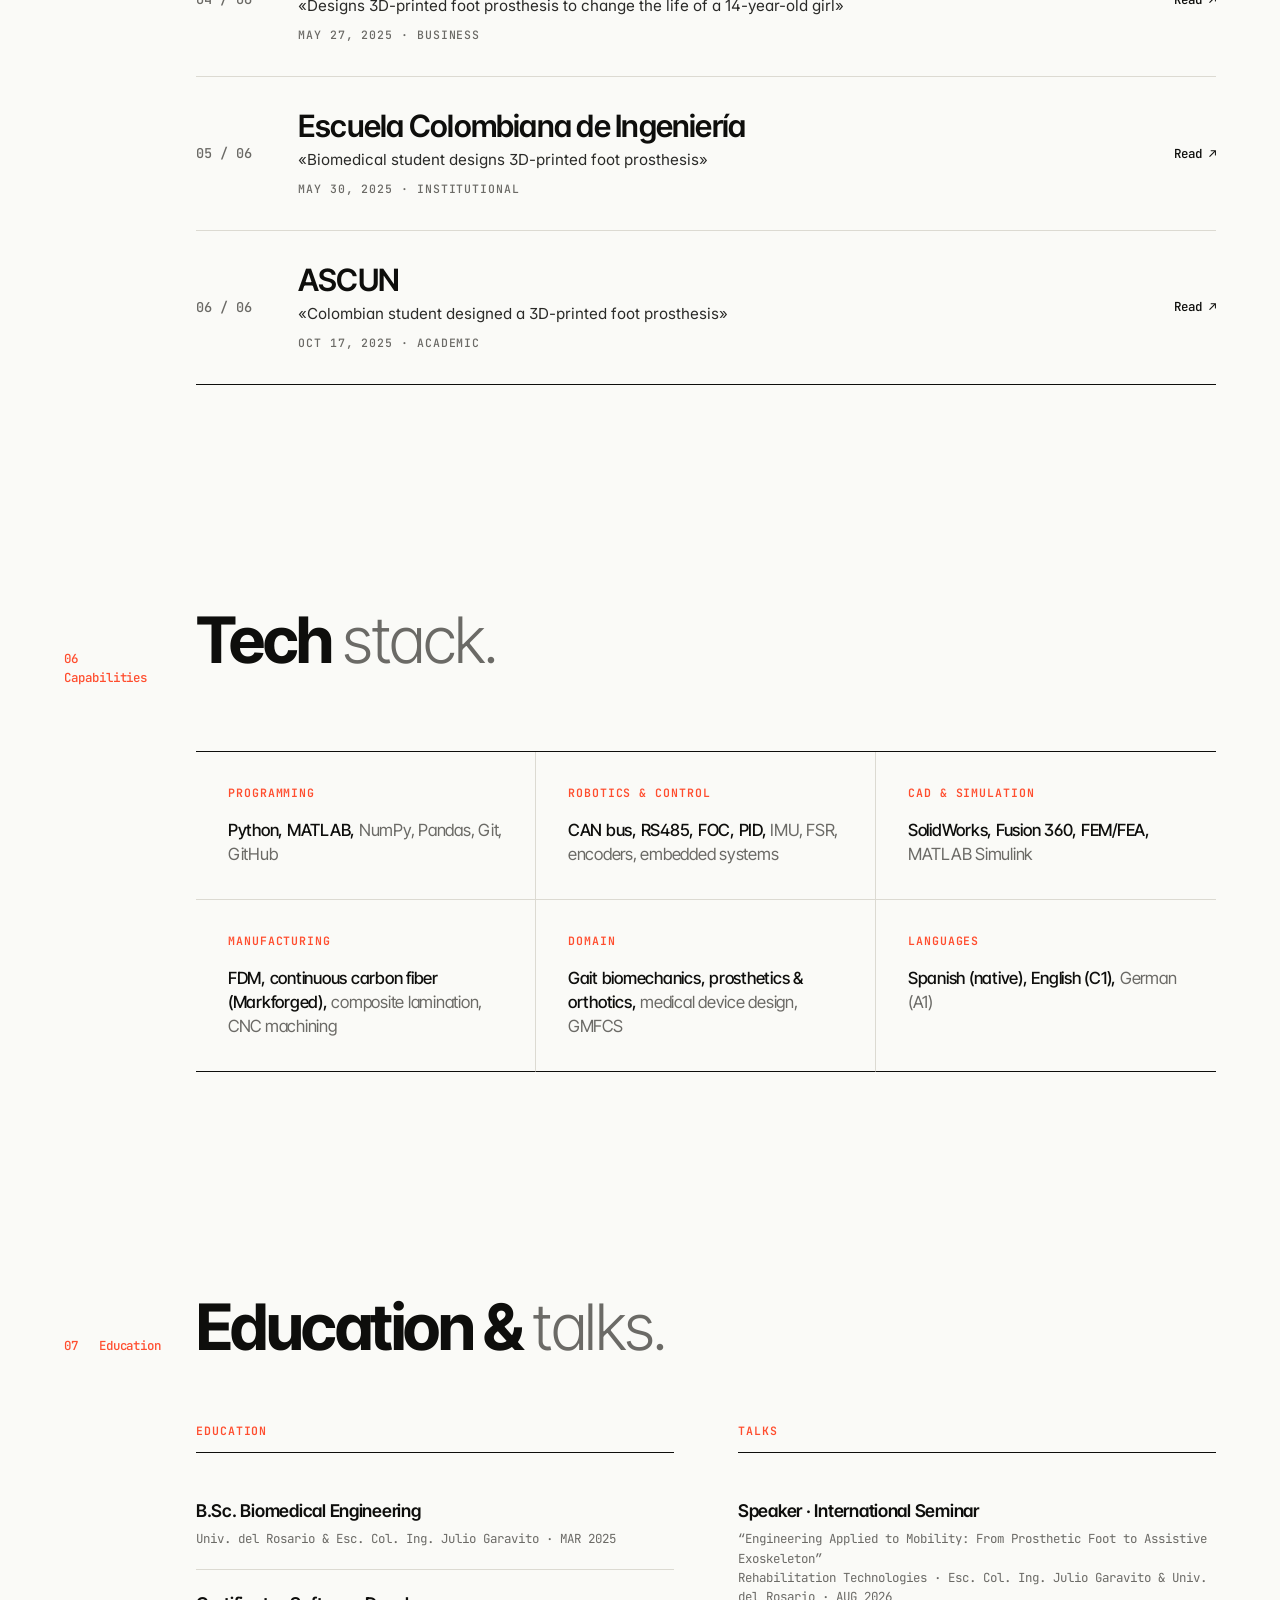
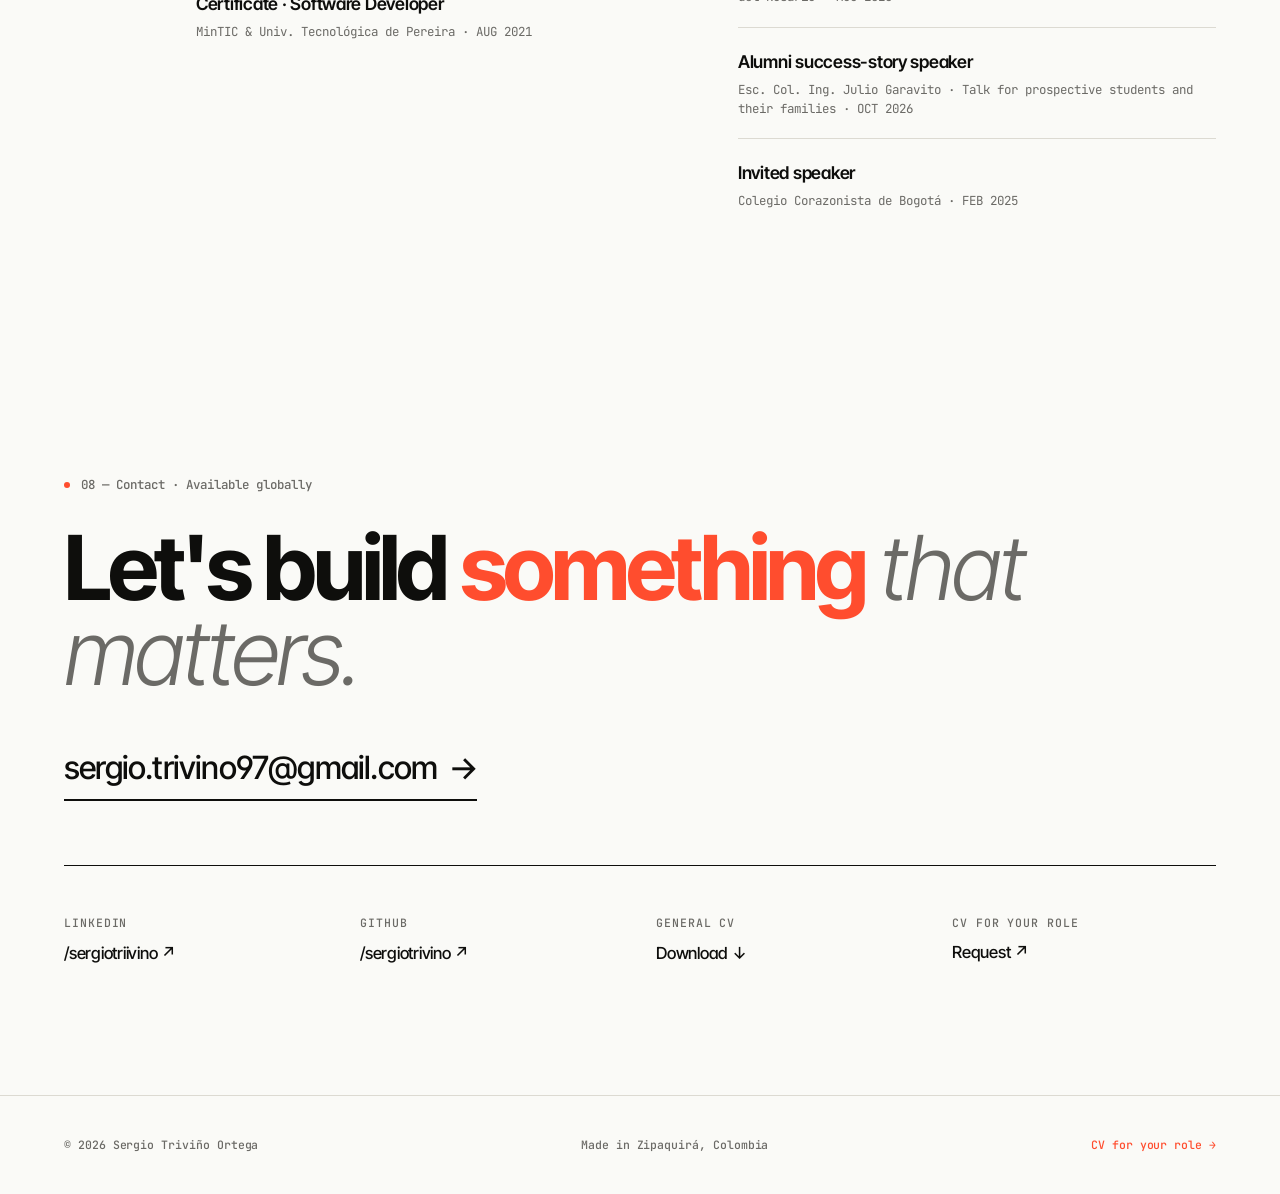
==== commit 052e050f: "Rename index_noviembre_nuevo.html to index.html" ====
--- a/index.html
+++ b/index.html
@@ -10,6 +10,9 @@
 <meta property="og:description" content="Pediatric assistive robotics · Medical device R&D · Embedded systems." />
 <meta property="og:type" content="website" />
 <meta property="og:url" content="https://sergiotrivino.github.io/" />
+<meta property="og:image" content="https://sergiotrivino.github.io/img/prosthesis-1.jpg" />
+<meta property="og:image:alt" content="3D-printed pediatric transtibial prosthesis next to a sneaker" />
+<meta name="twitter:card" content="summary_large_image" />
 
 <link rel="icon" href="data:image/svg+xml,%3Csvg xmlns='http://www.w3.org/2000/svg' viewBox='0 0 100 100'%3E%3Crect width='100' height='100' fill='%23FAFAF7'/%3E%3Ctext x='50' y='72' font-family='Inter,sans-serif' font-size='80' font-weight='700' text-anchor='middle' fill='%23111111'%3ES%3C/text%3E%3C/svg%3E" />
 
@@ -39,7 +42,27 @@
   };
 </script>
 
+<script>
+  // Language: saved choice > Spanish-language browser > English (default for international visitors)
+  (function () {
+    var lang = 'en';
+    var nav = (navigator.language || '').toLowerCase();
+    try {
+      var saved = localStorage.getItem('lang');
+      if (saved === 'es' || saved === 'en') lang = saved;
+      else if (nav.indexOf('es') === 0) lang = 'es';
+    } catch (e) { if (nav.indexOf('es') === 0) lang = 'es'; }
+    window.__INITIAL_LANG = lang;
+    if (lang === 'en') {
+      // hide the Spanish markup until it is swapped, so it never flashes
+      document.documentElement.classList.add('lang-pending');
+      setTimeout(function () { document.documentElement.classList.remove('lang-pending'); }, 1500);
+    }
+  })();
+</script>
+
 <style>
+html.lang-pending body { visibility: hidden; }
 :root {
   --bg: #FAFAF7;
   --bg-2: #F0EFEA;
@@ -284,6 +307,7 @@
 
 .btn .arrow { transition: transform 0.2s; font-size: 1em; }
 .btn:hover .arrow { transform: translate(2px, -2px); }
+.btn:hover .arrow.down { transform: translateY(2px); }
 
 @keyframes fadeUp {
   from { opacity: 0; transform: translateY(24px); }
@@ -331,7 +355,7 @@
 /* ==================== ABOUT ==================== */
 .about-layout {
   display: grid;
-  grid-template-columns: 200px 1.2fr 1fr;
+  grid-template-columns: 100px 1fr 1fr;
   gap: 2rem 3rem;
   align-items: start;
 }
@@ -1314,6 +1338,16 @@
   display: none;
 }
 
+.modal-alt {
+  margin-top: 1.25rem;
+  padding-top: 1rem;
+  border-top: 1px solid var(--line-soft);
+  font-family: var(--font-mono);
+  font-size: 0.75rem;
+  color: var(--ink-muted);
+}
+.modal-alt a { color: var(--ink); text-decoration: none; border-bottom: 1px solid var(--line); }
+.modal-alt a:hover { color: var(--accent); border-bottom-color: var(--accent); }
 .modal.is-success .modal-form { display: none; }
 .modal.is-success .modal-success { display: block; }
 .modal.is-success .modal-eyebrow,
@@ -1389,10 +1423,10 @@
 <section class="hero">
   <div class="hero-eyebrow">
     <span class="eyebrow-dot"></span>
-    <span data-es="Disponible para reubicación internacional"
-          data-en="Open to international relocation">Disponible para reubicación internacional</span>
+    <span data-es="Disponible para reubicación internacional y trabajo remoto"
+          data-en="Open to international relocation and remote work">Disponible para reubicación internacional y trabajo remoto</span>
     <span style="color:var(--line)">·</span>
-    <span>Bogotá, CO</span>
+    <span>Zipaquirá, CO</span>
   </div>
 
   <h1>
@@ -1422,12 +1456,12 @@
 
   <div class="hero-cta">
     <button type="button" class="btn btn-primary" onclick="openCVModal()">
-      <span data-es="Solicitar CV" data-en="Request CV">Solicitar CV</span>
+      <span data-es="CV para tu vacante" data-en="CV for your role">CV para tu vacante</span>
       <span class="arrow">→</span>
     </button>
-    <a href="#work" class="btn btn-ghost">
-      <span data-es="Ver trabajo" data-en="View work">Ver trabajo</span>
-      <span class="arrow">→</span>
+    <a href="Sergio_Trivino_Ortega_CV.pdf" download class="btn btn-ghost">
+      <span data-es="CV general" data-en="General CV">CV general</span>
+      <span class="arrow down">↓</span>
     </a>
   </div>
 </section>
@@ -1487,7 +1521,7 @@
         <div class="pillar">
           <div class="pillar-num">03</div>
           <div class="pillar-content">
-            <h4 data-es="Validación clínica" data-en="Clinical validation">Validación clínica</h4>
+            <h4 data-es="Pruebas y validación" data-en="Testing &amp; validation">Pruebas y validación</h4>
             <p data-es="Ensayos mecánicos hasta falla, evaluación sobre usuario, documentación de dispositivos médicos."
                data-en="Compression-to-failure testing, on-user evaluation, medical device documentation.">
               Ensayos mecánicos hasta falla, evaluación sobre usuario, documentación de dispositivos médicos.
@@ -1504,7 +1538,7 @@
       <div class="label" data-es="Reducción de costo vs. mercado" data-en="Cost reduction vs. market">Reducción de costo vs. mercado</div>
     </div>
     <div class="metric-cell">
-      <div class="num">&lt;1 <span class="unit" data-es="sem" data-en="wk">sem</span></div>
+      <div class="num">1 <span class="unit" data-es="sem" data-en="wk">sem</span></div>
       <div class="label" data-es="Tiempo de fabricación" data-en="Fabrication time">Tiempo de fabricación</div>
     </div>
     <div class="metric-cell">
@@ -1536,8 +1570,8 @@
         <span data-es="TESIS DE PREGRADO · MARZO 2025" data-en="UNDERGRADUATE THESIS · MARCH 2025">TESIS DE PREGRADO · MARZO 2025</span>
       </span>
       <h3>
-        <span data-es="Una prótesis pediátrica que se" data-en="A pediatric prosthesis printed">Una prótesis pediátrica que se</span>
-        <span class="accent" data-es="imprime en un día." data-en="in a day.">imprime en un día.</span>
+        <span data-es="Una prótesis pediátrica que se" data-en="A pediatric prosthesis built">Una prótesis pediátrica que se</span>
+        <span class="accent" data-es="fabrica en una semana." data-en="in one week.">fabrica en una semana.</span>
         <span class="light" data-es="Y soporta más de 80 kg." data-en="And supports over 80 kg.">Y soporta más de 80 kg.</span>
       </h3>
       <p class="featured-desc"
@@ -1570,8 +1604,8 @@
           <div class="label" data-es="Reducción de costo" data-en="Cost reduction">Reducción de costo</div>
         </div>
         <div class="feat-metric">
-          <div class="num">18<span class="unit">→1</span></div>
-          <div class="label" data-es="Meses a días" data-en="Months to days">Meses a días</div>
+          <div class="num">1 <span class="unit" data-es="sem" data-en="wk">sem</span></div>
+          <div class="label" data-es="Fabricación (vs. meses)" data-en="Fabrication (vs. months)">Fabricación (vs. meses)</div>
         </div>
         <div class="feat-metric">
           <div class="num">80<span class="unit">+ kg</span></div>
@@ -1601,7 +1635,7 @@
     <div class="projects-list">
 
       <article class="project-row">
-        <div class="proj-num">01 / 03</div>
+        <div class="proj-num">01 / 02</div>
         <div class="proj-body">
           <h4 data-es="Exoesqueleto pediátrico de miembro inferior" data-en="Pediatric lower-limb exoskeleton">Exoesqueleto pediátrico de miembro inferior</h4>
           <p data-es="Modular y escalable para niños de 2 a 5 años con parálisis cerebral GMFCS V o lesión medular completa, peso de usuario hasta 35 kg. Lidero el diseño mecánico de eslabones estructurales y la arquitectura de control sobre CAN/RS485 con torque/velocidad basado en FOC y transiciones de fase de marcha por FSR."
@@ -1615,19 +1649,18 @@
             <span class="tag">SolidWorks</span>
             <span class="tag">CAN bus</span>
             <span class="tag">FOC</span>
-            <span class="tag">ROS</span>
             <span class="tag">MATLAB</span>
           </div>
         </div>
       </article>
 
       <article class="project-row">
-        <div class="proj-num">02 / 03</div>
+        <div class="proj-num">02 / 02</div>
         <div class="proj-body">
           <h4 data-es="Documentación de dispositivos médicos" data-en="Medical device documentation">Documentación de dispositivos médicos</h4>
-          <p data-es="Como contratista de investigación, redacto el manual de usuario y la ficha técnica del dispositivo siguiendo las mejores prácticas de documentación de dispositivos médicos, y co-escribo un manuscrito en preparación sobre el diseño de la prótesis modular pediátrica."
-             data-en="As a research contractor, I author the device user manual and technical datasheet following medical device documentation best practices, and co-author a manuscript in preparation on the modular pediatric prosthesis design.">
-            Como contratista de investigación, redacto el manual de usuario y la ficha técnica del dispositivo siguiendo las mejores prácticas de documentación de dispositivos médicos, y co-escribo un manuscrito en preparación sobre el diseño de la prótesis modular pediátrica.
+          <p data-es="Como contratista de investigación, redacto el manual de usuario y la ficha técnica del dispositivo siguiendo las mejores prácticas de documentación de dispositivos médicos, y co-escribo un manuscrito en revisión en una revista científica sobre el diseño de la prótesis modular pediátrica."
+             data-en="As a research contractor, I author the device user manual and technical datasheet following medical device documentation best practices, and co-author a manuscript under journal review on the modular pediatric prosthesis design.">
+            Como contratista de investigación, redacto el manual de usuario y la ficha técnica del dispositivo siguiendo las mejores prácticas de documentación de dispositivos médicos, y co-escribo un manuscrito en revisión en una revista científica sobre el diseño de la prótesis modular pediátrica.
           </p>
         </div>
         <div class="proj-side">
@@ -1640,25 +1673,6 @@
         </div>
       </article>
 
-      <article class="project-row">
-        <div class="proj-num">03 / 03</div>
-        <div class="proj-body">
-          <h4 data-es="Desarrollo full-stack" data-en="Full-stack development">Desarrollo full-stack</h4>
-          <p data-es="Plataforma web durante hackathon del MinTIC (2021), sistema de gestión bibliotecaria con stack MEVN, sitio e-commerce con Vue.js + Django REST, y aplicaciones para agendamiento e inventario con Django, Tailwind y Bootstrap."
-             data-en="Web platform during a MinTIC hackathon (2021), library management system on the MEVN stack, e-commerce site with Vue.js + Django REST, and apps for scheduling and inventory with Django, Tailwind and Bootstrap.">
-            Plataforma web durante hackathon del MinTIC (2021), sistema de gestión bibliotecaria con stack MEVN, sitio e-commerce con Vue.js + Django REST, y aplicaciones para agendamiento e inventario con Django, Tailwind y Bootstrap.
-          </p>
-        </div>
-        <div class="proj-side">
-          <div class="proj-side-meta">2020 — 2025 · <span data-es="Freelance" data-en="Freelance">Freelance</span></div>
-          <div class="tag-list">
-            <span class="tag">Vue.js</span>
-            <span class="tag">Django</span>
-            <span class="tag">Node.js</span>
-            <span class="tag">MongoDB</span>
-          </div>
-        </div>
-      </article>
 
     </div>
   </div>
@@ -1683,9 +1697,9 @@
         <div class="exp-card">
           <h4 data-es="Contratista de Investigación" data-en="Research Contractor">Contratista de Investigación</h4>
           <span class="exp-org">Escuela Colombiana de Ingeniería Julio Garavito</span>
-          <p data-es="Continuación del proyecto de prótesis transtibial pasiva pediátrica desarrollado durante la tesis de pregrado. Redacción del manual de usuario y ficha técnica; co-autoría de un manuscrito en preparación sobre el diseño modular y escalable, en colaboración con dos investigadores principales."
-             data-en="Continuation of the pediatric passive transtibial prosthesis project developed during my undergraduate thesis. Authoring the user manual and technical datasheet; co-authoring a manuscript in preparation on the modular and scalable design, with two principal investigators.">
-            Continuación del proyecto de prótesis transtibial pasiva pediátrica desarrollado durante la tesis de pregrado. Redacción del manual de usuario y ficha técnica; co-autoría de un manuscrito en preparación sobre el diseño modular y escalable, en colaboración con dos investigadores principales.
+          <p data-es="Continuación del proyecto de prótesis transtibial pasiva pediátrica desarrollado durante la tesis de pregrado. Redacción del manual de usuario y ficha técnica; co-autoría de un manuscrito en revisión en una revista científica sobre el diseño modular y escalable, en colaboración con dos investigadores principales."
+             data-en="Continuation of the pediatric passive transtibial prosthesis project developed during my undergraduate thesis. Authoring the user manual and technical datasheet; co-authoring a manuscript under journal review on the modular and scalable design, with two principal investigators.">
+            Continuación del proyecto de prótesis transtibial pasiva pediátrica desarrollado durante la tesis de pregrado. Redacción del manual de usuario y ficha técnica; co-autoría de un manuscrito en revisión en una revista científica sobre el diseño modular y escalable, en colaboración con dos investigadores principales.
           </p>
         </div>
       </div>
@@ -1845,7 +1859,10 @@
       </div>
       <div class="skill-cell">
         <h4 data-es="Robótica y control" data-en="Robotics &amp; control">Robótica y control</h4>
-        <p>ROS, CAN bus, RS485, FOC, PID, <span class="muted">IMU, FSR, encoders, sistemas embebidos</span></p>
+        <p data-es="CAN bus, RS485, FOC, PID, <span class='muted'>IMU, FSR, encoders, sistemas embebidos</span>"
+           data-en="CAN bus, RS485, FOC, PID, <span class='muted'>IMU, FSR, encoders, embedded systems</span>">
+          CAN bus, RS485, FOC, PID, <span class="muted">IMU, FSR, encoders, sistemas embebidos</span>
+        </p>
       </div>
       <div class="skill-cell">
         <h4 data-es="CAD y simulación" data-en="CAD &amp; simulation">CAD y simulación</h4>
@@ -1881,8 +1898,8 @@
   <div class="section-header">
     <div class="section-num"><span>07</span> &nbsp; <span data-es="Formación" data-en="Education">Formación</span></div>
     <h2>
-      <span data-es="Académica y" data-en="Academic &amp;">Académica y</span>
-      <span class="light" data-es="certificaciones." data-en="certifications.">certificaciones.</span>
+      <span data-es="Educación y" data-en="Education &amp;">Educación y</span>
+      <span class="light" data-es="charlas." data-en="talks.">charlas.</span>
     </h2>
   </div>
 
@@ -1890,37 +1907,40 @@
     <div></div>
     <div class="formation-grid">
       <div class="formation-block">
-        <h3 data-es="Educación &amp; charlas" data-en="Education &amp; talks">Educación &amp; charlas</h3>
+        <h3 data-es="Educación" data-en="Education">Educación</h3>
         <div class="form-item">
           <h4 data-es="B.Sc. Ingeniería Biomédica" data-en="B.Sc. Biomedical Engineering">B.Sc. Ingeniería Biomédica</h4>
           <p>Univ. del Rosario &amp; Esc. Col. Ing. Julio Garavito · MAR 2025</p>
         </div>
         <div class="form-item">
+          <h4 data-es="Certificación · Desarrollador de Software" data-en="Certificate · Software Developer">Certificación · Desarrollador de Software</h4>
+          <p>MinTIC &amp; Univ. Tecnológica de Pereira · AUG 2021</p>
+        </div>
+      </div>
+
+      <div class="formation-block">
+        <h3 data-es="Charlas" data-en="Talks">Charlas</h3>
+        <div class="form-item">
+          <h4 data-es="Ponente · Seminario Internacional" data-en="Speaker · International Seminar">Ponente · Seminario Internacional</h4>
+          <p data-es="«Ingeniería Aplicada a la Movilidad: Del pie protésico al exoesqueleto de asistencia»"
+             data-en="“Engineering Applied to Mobility: From Prosthetic Foot to Assistive Exoskeleton”">
+            «Ingeniería Aplicada a la Movilidad: Del pie protésico al exoesqueleto de asistencia»
+          </p>
+          <p data-es="Tecnologías para la Rehabilitación · Esc. Col. Ing. Julio Garavito &amp; Univ. del Rosario · AGO 2026"
+             data-en="Rehabilitation Technologies · Esc. Col. Ing. Julio Garavito &amp; Univ. del Rosario · AUG 2026">
+            Tecnologías para la Rehabilitación · Esc. Col. Ing. Julio Garavito &amp; Univ. del Rosario · AGO 2026
+          </p>
+        </div>
+        <div class="form-item">
+          <h4 data-es="Egresado destacado · Caso de éxito" data-en="Alumni success-story speaker">Egresado destacado · Caso de éxito</h4>
+          <p data-es="Esc. Col. Ing. Julio Garavito · Charla para aspirantes y sus familias · OCT 2026"
+             data-en="Esc. Col. Ing. Julio Garavito · Talk for prospective students and their families · OCT 2026">
+            Esc. Col. Ing. Julio Garavito · Charla para aspirantes y sus familias · OCT 2026
+          </p>
+        </div>
+        <div class="form-item">
           <h4 data-es="Conferencista invitado" data-en="Invited speaker">Conferencista invitado</h4>
-          <p data-es="Colegio Corazonista de Bogotá · FEB 2025"
-             data-en="Colegio Corazonista de Bogotá · FEB 2025">
-            Colegio Corazonista de Bogotá · FEB 2025
-          </p>
-        </div>
-      </div>
-
-      <div class="formation-block">
-        <h3 data-es="Certificaciones" data-en="Certifications">Certificaciones</h3>
-        <div class="form-item">
-          <h4 data-es="Desarrollador de Software" data-en="Software Developer">Desarrollador de Software</h4>
-          <p>MinTIC &amp; Univ. Tecnológica de Pereira · AUG 2021</p>
-        </div>
-        <div class="form-item">
-          <h4>REST APIs · Spring &amp; Java</h4>
-          <p>Codecademy · FEB 2022</p>
-        </div>
-        <div class="form-item">
-          <h4>Python Web Apps · Flask</h4>
-          <p>Codecademy · JAN 2022</p>
-        </div>
-        <div class="form-item">
-          <h4>Python Web Apps · Django</h4>
-          <p>Codecademy · DEC 2021</p>
+          <p>Colegio Corazonista de Bogotá · FEB 2025</p>
         </div>
       </div>
     </div>
@@ -1959,21 +1979,21 @@
       <a href="https://github.com/sergiotrivino" target="_blank" rel="noopener">/sergiotrivino ↗</a>
     </div>
     <div class="contact-cell">
-      <span class="label" data-es="Teléfono" data-en="Phone">Teléfono</span>
-      <a href="tel:+573184352580">+57 318 435 2580</a>
+      <span class="label" data-es="CV general" data-en="General CV">CV general</span>
+      <a href="Sergio_Trivino_Ortega_CV.pdf" download data-es="Descargar ↓" data-en="Download ↓">Descargar ↓</a>
     </div>
     <div class="contact-cell">
-      <span class="label">CV</span>
-      <button type="button" class="linklike" onclick="openCVModal()" data-es="Solicitar CV ↗" data-en="Request CV ↗">Solicitar CV ↗</button>
+      <span class="label" data-es="CV para tu vacante" data-en="CV for your role">CV para tu vacante</span>
+      <button type="button" class="linklike" onclick="openCVModal()" data-es="Solicitar ↗" data-en="Request ↗">Solicitar ↗</button>
     </div>
   </div>
 </section>
 
 <footer>
   <span>© <span id="year"></span> Sergio Triviño Ortega</span>
-  <span data-es="Hecho en Bogotá, Colombia"
-        data-en="Made in Bogotá, Colombia">Hecho en Bogotá, Colombia</span>
-  <button type="button" class="linklike" onclick="openCVModal()" data-es="Solicitar CV →" data-en="Request CV →">Solicitar CV →</button>
+  <span data-es="Hecho en Zipaquirá, Colombia"
+        data-en="Made in Zipaquirá, Colombia">Hecho en Zipaquirá, Colombia</span>
+  <button type="button" class="linklike" onclick="openCVModal()" data-es="CV para tu vacante →" data-en="CV for your role →">CV para tu vacante →</button>
 </footer>
 
 <!-- ============ MODAL: SOLICITAR CV ============ -->
@@ -1983,101 +2003,64 @@
 
     <div class="modal-eyebrow">
       <span class="dot"></span>
-      <span data-es="Solicitud de CV" data-en="CV request">Solicitud de CV</span>
+      <span data-es="CV para tu vacante" data-en="CV for your role">CV para tu vacante</span>
     </div>
 
     <h3 id="cvModalTitle"
-        data-es="Cuéntame quién eres y te envío el CV."
-        data-en="Tell me who you are and I'll send you the CV.">
-      Cuéntame quién eres y te envío el CV.
+        data-es="Te envío un CV hecho para tu vacante."
+        data-en="I'll send you a CV built for your role.">
+      Te envío un CV hecho para tu vacante.
     </h3>
 
     <p class="modal-intro"
-       data-es="Reviso cada solicitud personalmente. Recibirás el CV por correo en menos de 24 horas."
-       data-en="I review each request personally. You'll receive the CV by email within 24 hours.">
-      Reviso cada solicitud personalmente. Recibirás el CV por correo en menos de 24 horas.
+       data-es="Déjame tu correo y, si quieres, la vacante. En menos de 24 horas recibes un CV que destaca la experiencia que ese rol pide."
+       data-en="Leave your email and, if you like, the role. Within 24 hours you'll get a CV that highlights the experience that role calls for.">
+      Déjame tu correo y, si quieres, la vacante. En menos de 24 horas recibes un CV que destaca la experiencia que ese rol pide.
     </p>
 
     <form class="modal-form" id="cvForm" novalidate>
       <!-- Honeypot anti-spam: invisible para humanos, los bots lo llenan -->
       <input type="text" name="website" class="honeypot" tabindex="-1" autocomplete="off" aria-hidden="true" />
 
-      <div class="field-group" data-field="name">
-        <label for="f-name" data-es="Nombre completo" data-en="Full name">
-          <span class="lang-es">Nombre completo</span><span class="lang-en">Full name</span><span class="req">*</span>
-        </label>
-        <input type="text" id="f-name" name="name" required minlength="2" maxlength="80" autocomplete="name" />
-        <span class="err" data-es="Por favor ingresa tu nombre" data-en="Please enter your name">Por favor ingresa tu nombre</span>
-      </div>
-
       <div class="field-group" data-field="email">
         <label for="f-email">
-          <span class="lang-es">Email corporativo</span><span class="lang-en">Corporate email</span><span class="req">*</span>
+          <span class="lang-es">Tu correo</span><span class="lang-en">Your email</span><span class="req">*</span>
         </label>
-        <input type="email" id="f-email" name="email" required maxlength="100" autocomplete="email" />
-        <span class="hint"
-              data-es="Email personal aceptado para investigadores independientes."
-              data-en="Personal email accepted for independent researchers.">
-          Email personal aceptado para investigadores independientes.
-        </span>
+        <input type="email" id="f-email" name="email" required maxlength="100" autocomplete="email" inputmode="email" />
         <span class="err" data-es="Ingresa un email válido" data-en="Enter a valid email">Ingresa un email válido</span>
       </div>
 
-      <div class="field-group" data-field="company">
-        <label for="f-company">
-          <span class="lang-es">Empresa o institución</span><span class="lang-en">Company or institution</span><span class="req">*</span>
-        </label>
-        <input type="text" id="f-company" name="company" required minlength="2" maxlength="100" autocomplete="organization" />
-        <span class="err" data-es="Por favor indica tu empresa o institución" data-en="Please indicate your company or institution">Por favor indica tu empresa o institución</span>
-      </div>
-
       <div class="field-group" data-field="role">
         <label for="f-role">
-          <span class="lang-es">Cargo o rol</span><span class="lang-en">Role</span><span class="req">*</span>
-        </label>
-        <input type="text" id="f-role" name="role" required minlength="2" maxlength="100" autocomplete="organization-title" placeholder="" />
-        <span class="hint"
-              data-es="Ej: Talent Acquisition, Hiring Manager, Senior Engineer, PI."
-              data-en="E.g. Talent Acquisition, Hiring Manager, Senior Engineer, PI.">
-          Ej: Talent Acquisition, Hiring Manager, Senior Engineer, PI.
-        </span>
-        <span class="err" data-es="Por favor indica tu cargo" data-en="Please indicate your role">Por favor indica tu cargo</span>
-      </div>
-
-      <div class="field-group" data-field="reason">
-        <label for="f-reason">
-          <span class="lang-es">Motivo del interés</span><span class="lang-en">Reason for interest</span><span class="req">*</span>
-        </label>
-        <textarea id="f-reason" name="reason" required minlength="20" maxlength="600" rows="3"></textarea>
-        <span class="hint"
-              data-es="¿Para qué posición o proyecto? Cuanto más específico, más rápido respondo."
-              data-en="For which position or project? The more specific, the faster I'll respond.">
-          ¿Para qué posición o proyecto? Cuanto más específico, más rápido respondo.
-        </span>
-        <span class="err" data-es="Cuéntame al menos un par de líneas (20+ caracteres)" data-en="Tell me at least a couple of lines (20+ characters)">Cuéntame al menos un par de líneas (20+ caracteres)</span>
-      </div>
-
-      <div class="field-group" data-field="linkedin">
-        <label for="f-linkedin">
-          <span class="lang-es">LinkedIn</span><span class="lang-en">LinkedIn</span>
+          <span class="lang-es">Vacante</span><span class="lang-en">Role</span>
           <span class="opt" data-es="(opcional)" data-en="(optional)">(opcional)</span>
         </label>
-        <input type="url" id="f-linkedin" name="linkedin" maxlength="200" placeholder="https://linkedin.com/in/..." autocomplete="url" />
-        <span class="err" data-es="Ingresa una URL válida" data-en="Enter a valid URL">Ingresa una URL válida</span>
+        <input type="text" id="f-role" name="role" maxlength="300" autocomplete="off" />
+        <span class="hint"
+              data-es="Pega el enlace de la oferta o escribe el cargo."
+              data-en="Paste the job link or type the job title.">
+          Pega el enlace de la oferta o escribe el cargo.
+        </span>
       </div>
 
       <div class="modal-footer">
         <p class="modal-disclaimer"
-           data-es="Tus datos solo se usan para responder a tu solicitud. No se comparten con terceros."
-           data-en="Your data is only used to respond to your request. Not shared with third parties.">
-          Tus datos solo se usan para responder a tu solicitud. No se comparten con terceros.
+           data-es="Solo uso tu correo para enviarte el CV."
+           data-en="Your email is only used to send you the CV.">
+          Solo uso tu correo para enviarte el CV.
         </p>
         <button type="submit" class="btn-submit" id="cvSubmit">
           <span class="spinner"></span>
-          <span data-es="Enviar solicitud" data-en="Send request">Enviar solicitud</span>
+          <span data-es="Recibir CV" data-en="Get the CV">Recibir CV</span>
           <span class="arrow">→</span>
         </button>
       </div>
+
+      <p class="modal-alt">
+        <a href="Sergio_Trivino_Ortega_CV.pdf" download
+           data-es="¿Lo necesitas ya? CV general ↓"
+           data-en="Need it now? General CV ↓">¿Lo necesitas ya? CV general ↓</a>
+      </p>
     </form>
 
     <div class="modal-success">
@@ -2085,9 +2068,9 @@
       <h3 class="success-title"
           data-es="Solicitud recibida."
           data-en="Request received.">Solicitud recibida.</h3>
-      <p data-es="Gracias por tu interés. Estoy revisando tu solicitud y te enviaré el CV por correo en menos de 24 horas."
-         data-en="Thanks for your interest. I'm reviewing your request and will send the CV by email within 24 hours.">
-        Gracias por tu interés. Estoy revisando tu solicitud y te enviaré el CV por correo en menos de 24 horas.
+      <p data-es="Gracias. Te escribo en menos de 24 horas con un CV ajustado a tu vacante."
+         data-en="Thanks. I'll email you within 24 hours with a CV tailored to your role.">
+        Gracias. Te escribo en menos de 24 horas con un CV ajustado a tu vacante.
       </p>
       <button type="button" class="btn btn-ghost" onclick="closeCVModal()" data-es="Cerrar" data-en="Close">Cerrar</button>
     </div>
@@ -2098,7 +2081,7 @@
 // ===================================================================
 // LANGUAGE TOGGLE
 // ===================================================================
-function setLang(lang) {
+function setLang(lang, persist) {
   document.documentElement.setAttribute('lang', lang);
   document.getElementById('btn-es').classList.toggle('active', lang === 'es');
   document.getElementById('btn-en').classList.toggle('active', lang === 'en');
@@ -2111,12 +2094,13 @@
   document.title = lang === 'en'
     ? 'Sergio Triviño Ortega — Biomedical Engineer'
     : 'Sergio Triviño Ortega — Ingeniero Biomédico';
-  try { localStorage.setItem('lang', lang); } catch(e){}
+  if (persist !== false) { try { localStorage.setItem('lang', lang); } catch(e){} }
 }
 try {
-  const saved = localStorage.getItem('lang');
-  if (saved === 'en') setLang('en');
-} catch(e){}
+  setLang(window.__INITIAL_LANG === 'en' ? 'en' : 'es', false);
+} finally {
+  document.documentElement.classList.remove('lang-pending');
+}
 
 // ===================================================================
 // NAV SCROLL EFFECT
@@ -2155,7 +2139,7 @@
   cvModal.classList.add('visible');
   document.documentElement.classList.add('modal-open');
   // focus first field after animation
-  setTimeout(() => { document.getElementById('f-name').focus(); }, 350);
+  setTimeout(() => { document.getElementById('f-email').focus(); }, 350);
 }
 
 function closeCVModal() {
@@ -2236,12 +2220,19 @@
   // Build Google Forms submission
   const cfg = window.GFORM_CONFIG;
   const formData = new FormData();
-  formData.append(cfg.fields.name, document.getElementById('f-name').value.trim());
-  formData.append(cfg.fields.email, document.getElementById('f-email').value.trim());
-  formData.append(cfg.fields.company, document.getElementById('f-company').value.trim());
-  formData.append(cfg.fields.role, document.getElementById('f-role').value.trim());
-  formData.append(cfg.fields.reason, document.getElementById('f-reason').value.trim());
-  formData.append(cfg.fields.linkedin, document.getElementById('f-linkedin').value.trim());
+  // Only the email is asked for. The other Google Form questions get a clear
+  // placeholder so the response is accepted even if they are still "required".
+  const email = document.getElementById('f-email').value.trim();
+  const vacancy = document.getElementById('f-role').value.trim();
+  const domain = email.includes('@') ? email.split('@').pop() : '';
+  formData.append(cfg.fields.email, email);
+  formData.append(cfg.fields.name, '(not provided)');
+  formData.append(cfg.fields.company, domain || '(not provided)');
+  formData.append(cfg.fields.role, '(not provided)');
+  formData.append(cfg.fields.reason, vacancy
+    ? 'Vacancy: ' + vacancy + ' (tailored CV request)'
+    : 'Tailored CV request, no vacancy given');
+  formData.append(cfg.fields.linkedin, '');
 
   const url = `https://docs.google.com/forms/d/e/${cfg.formId}/formResponse`;
 
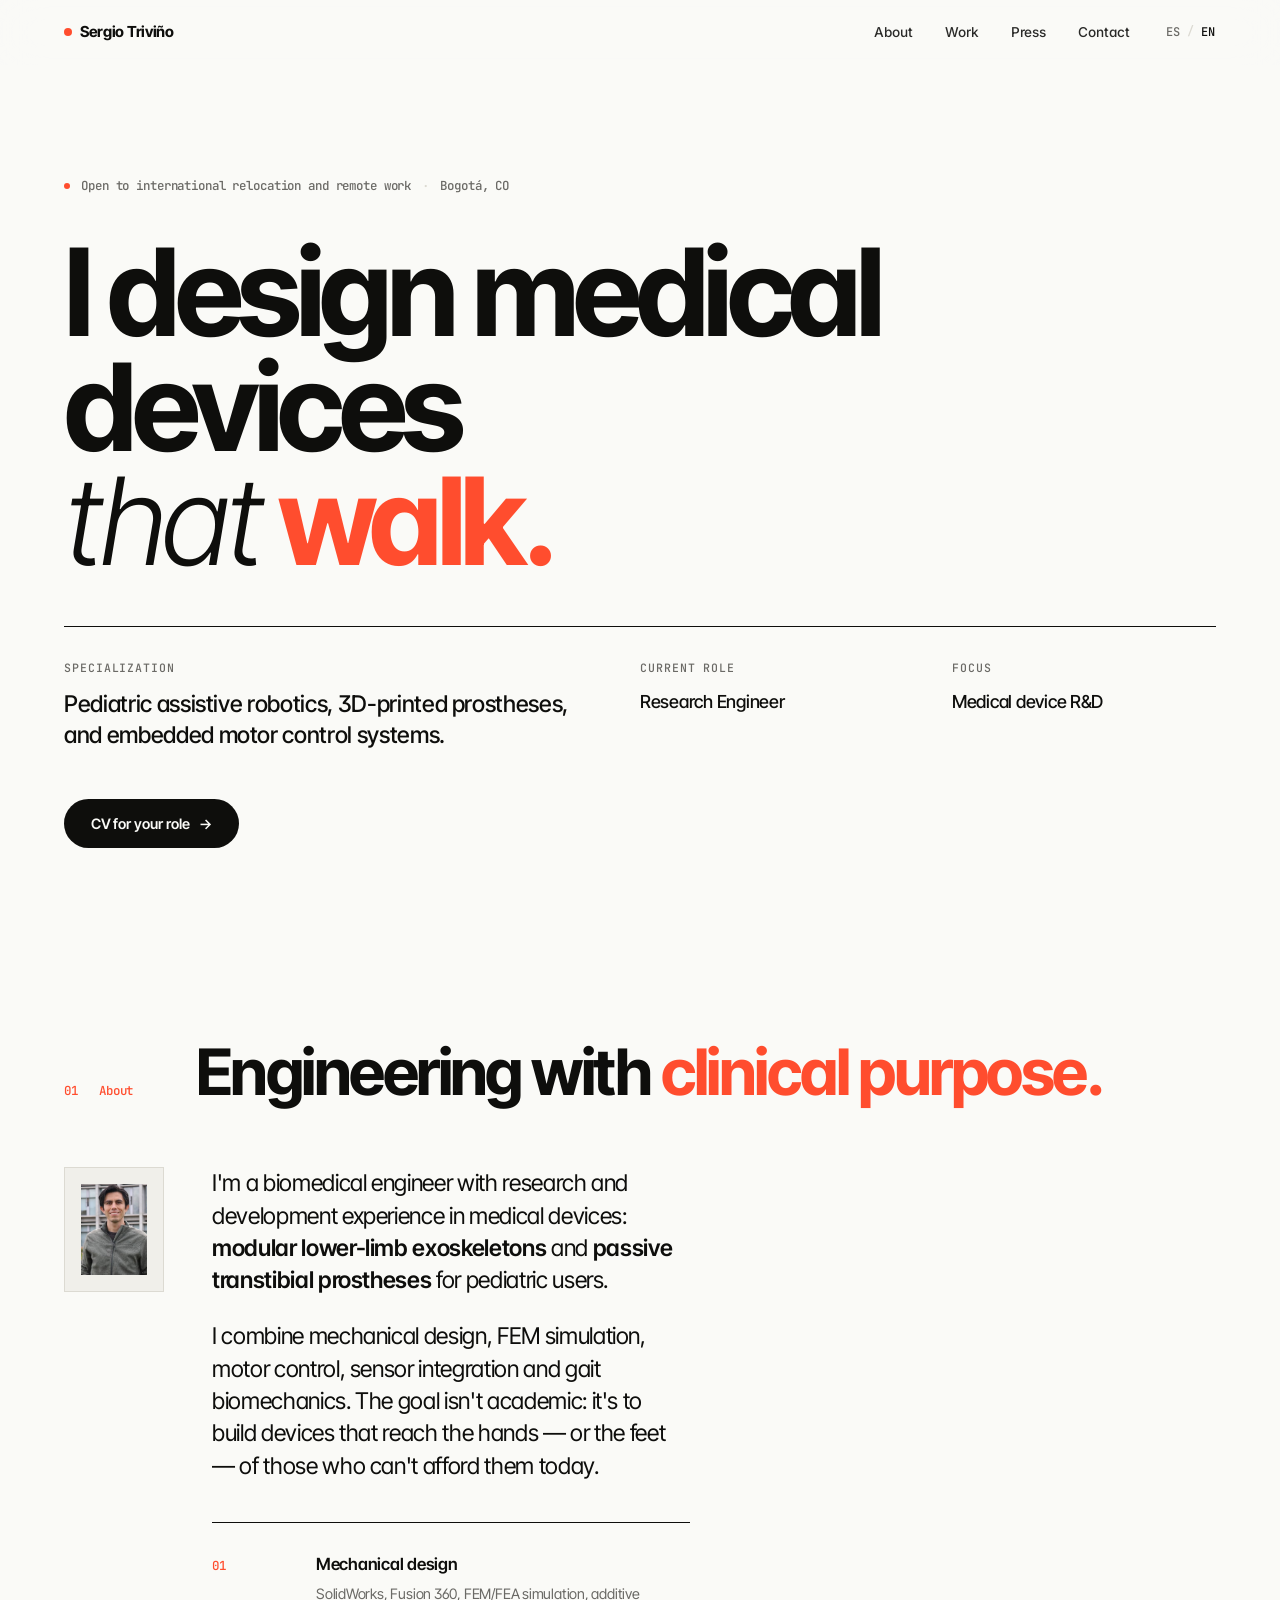
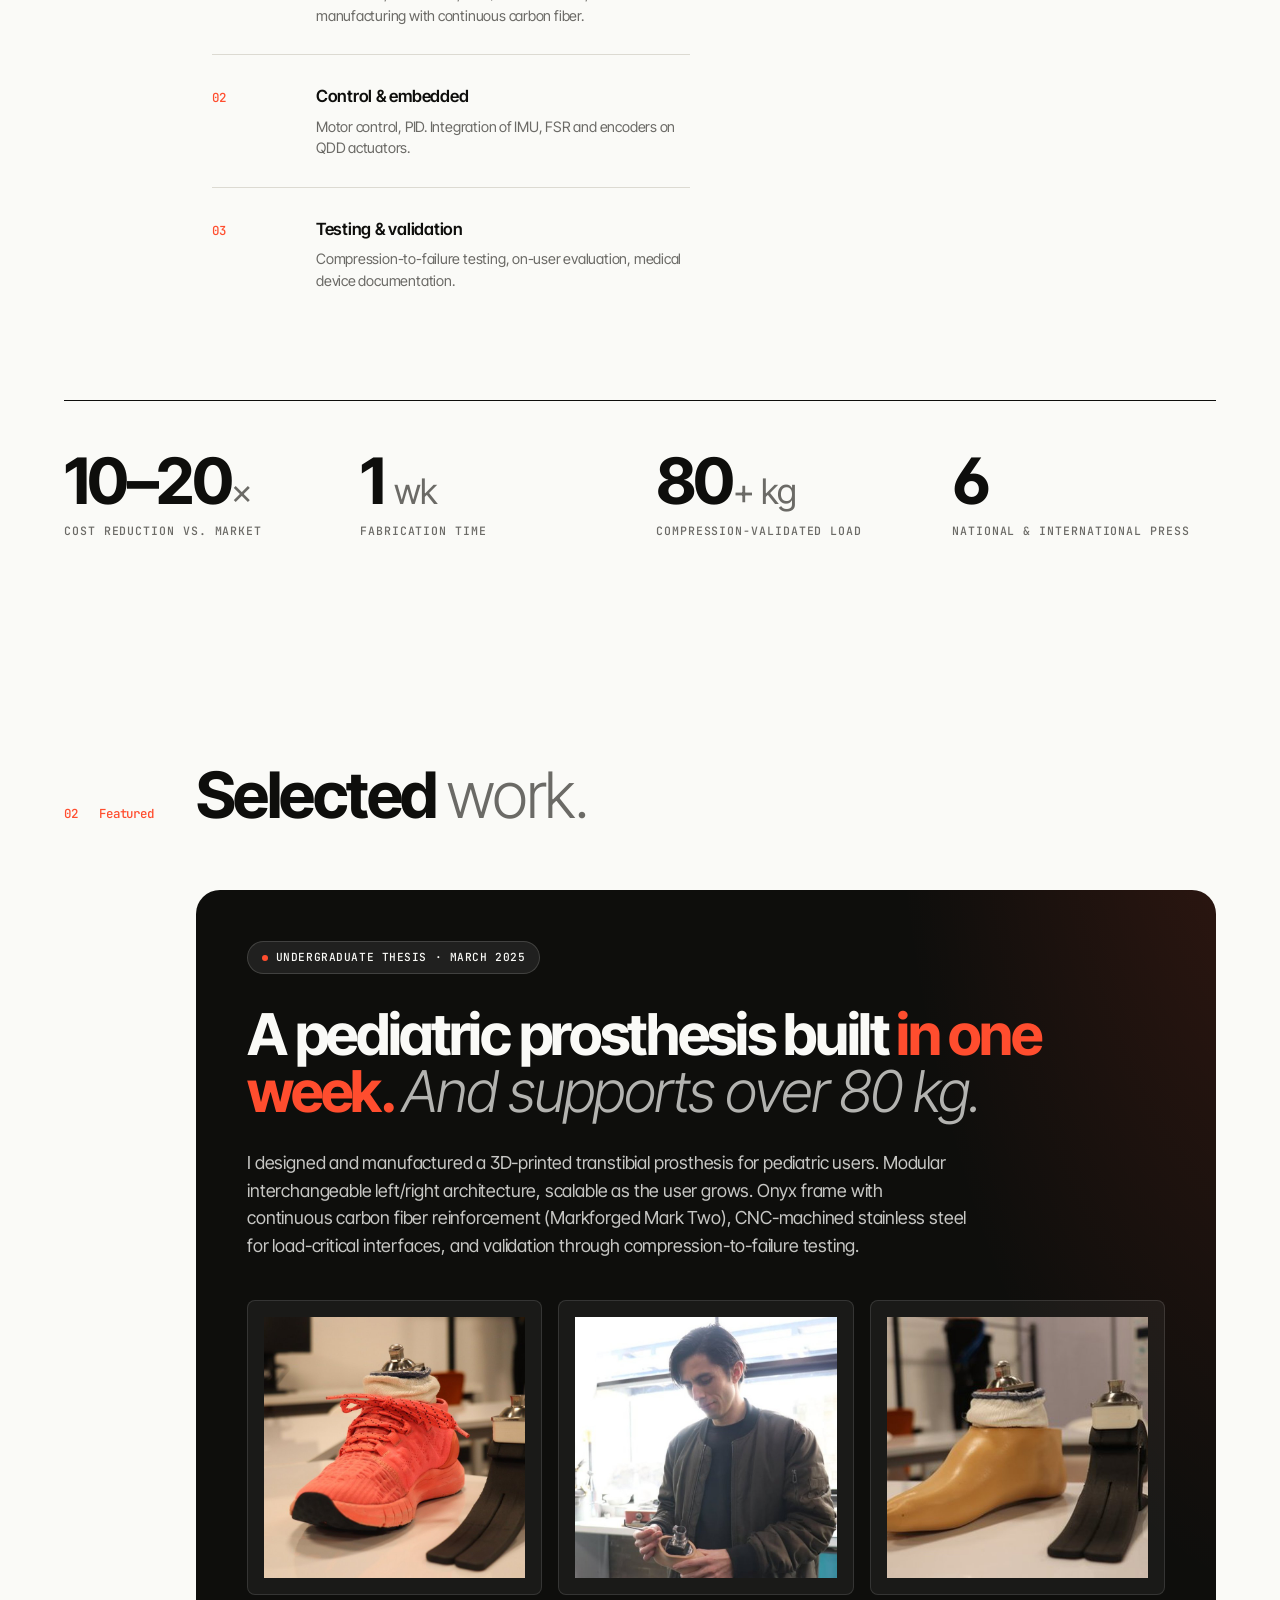
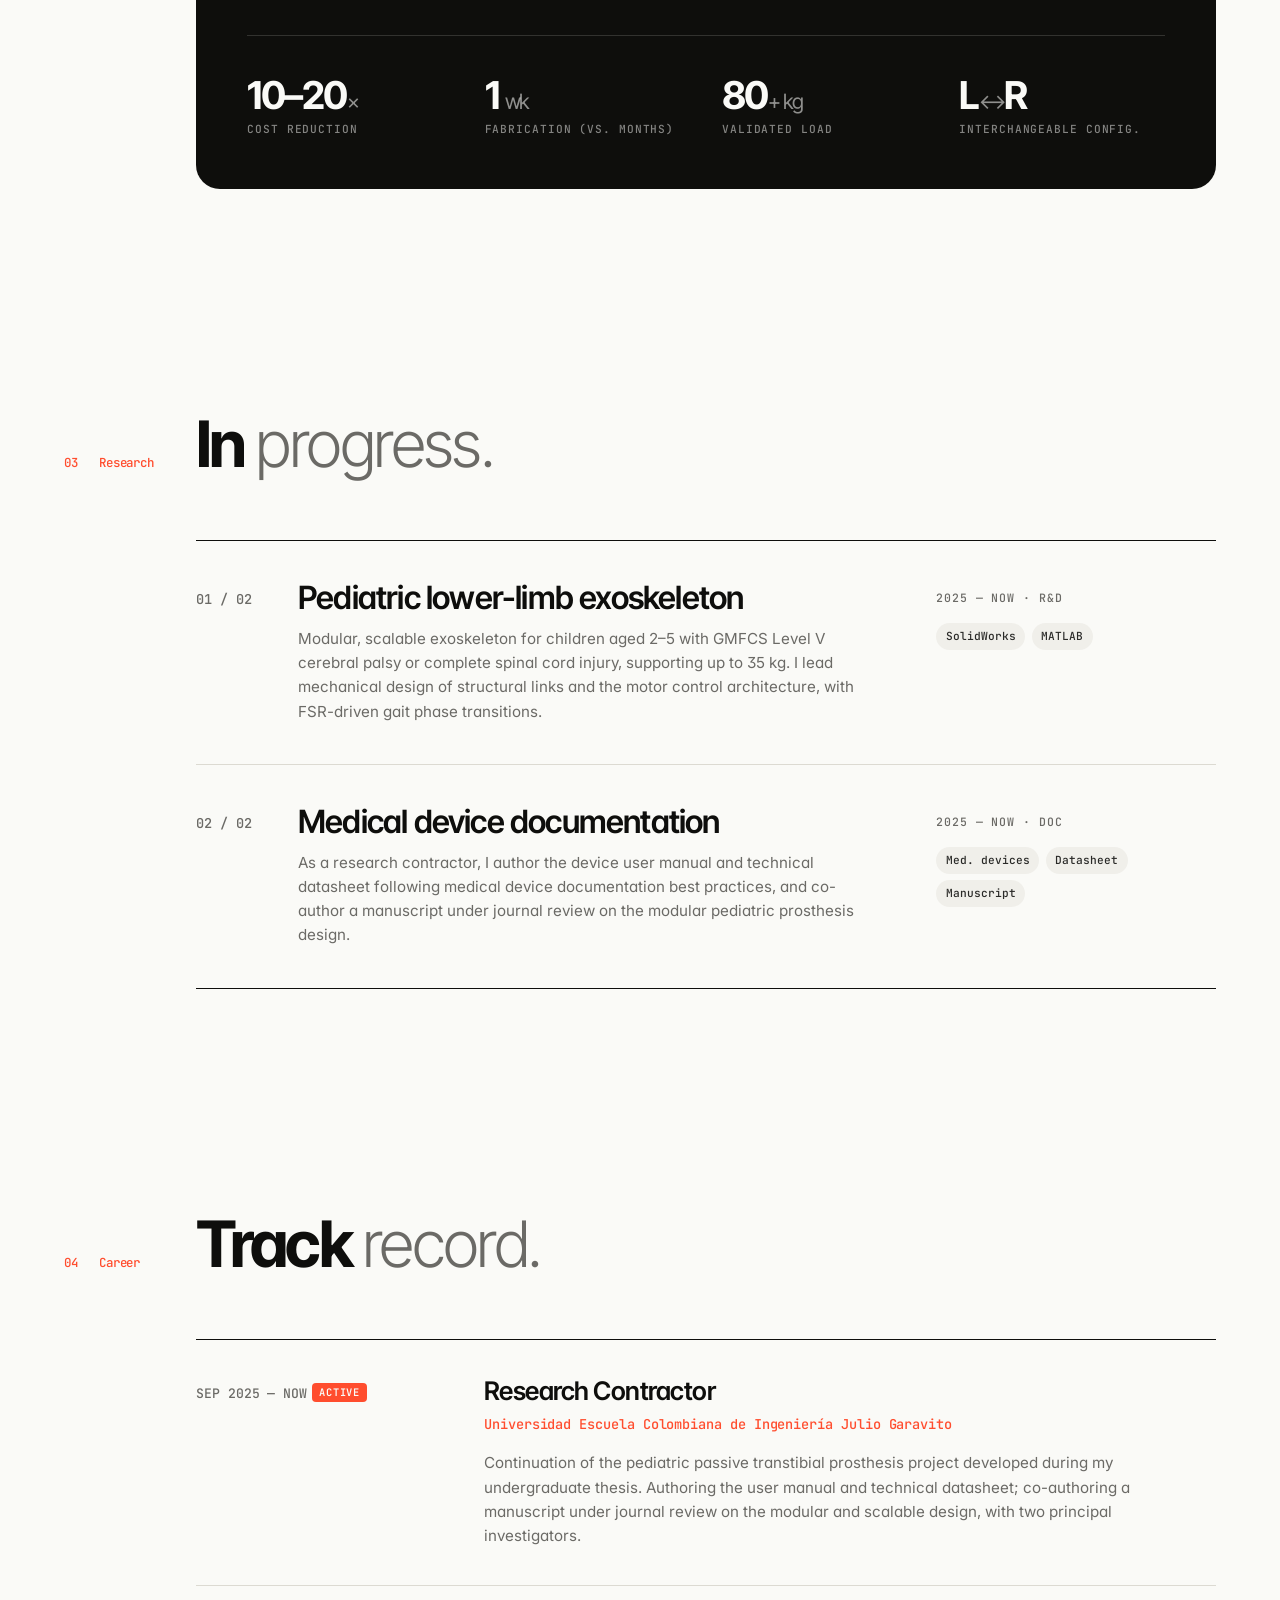
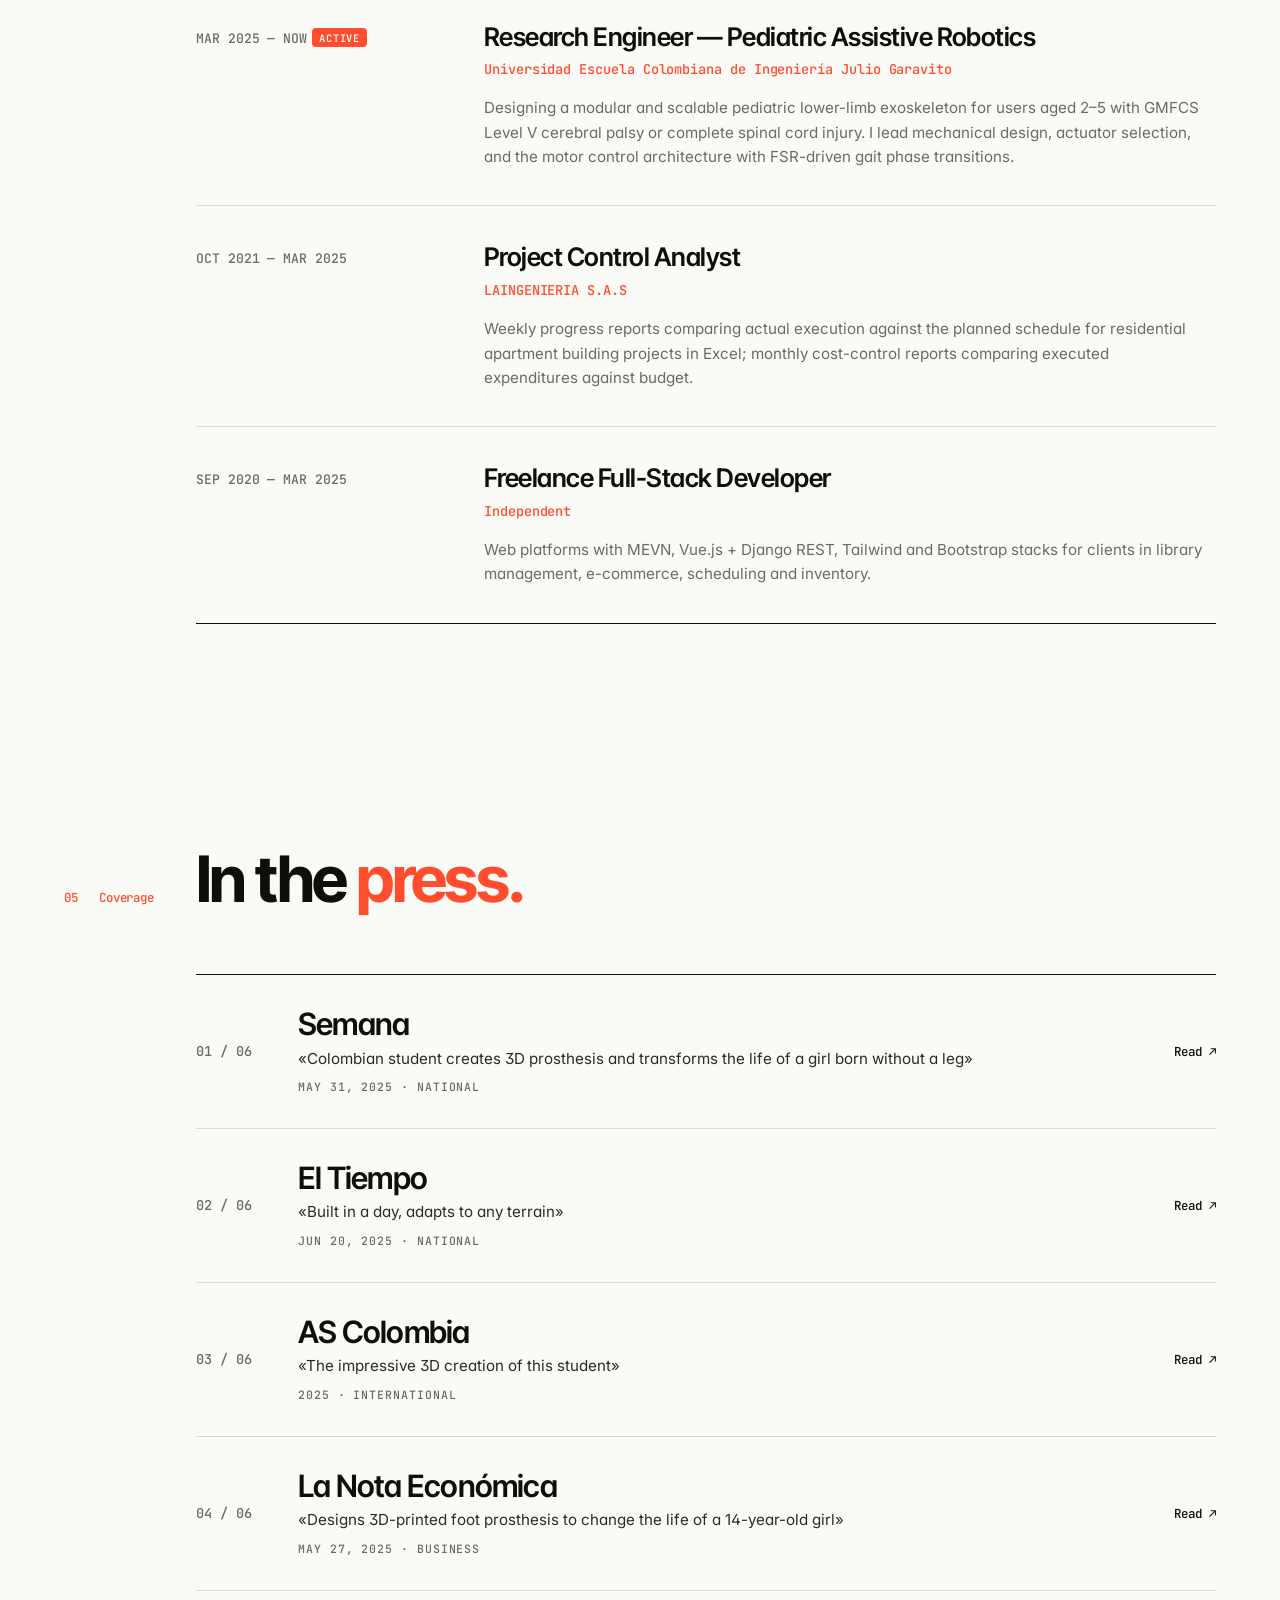
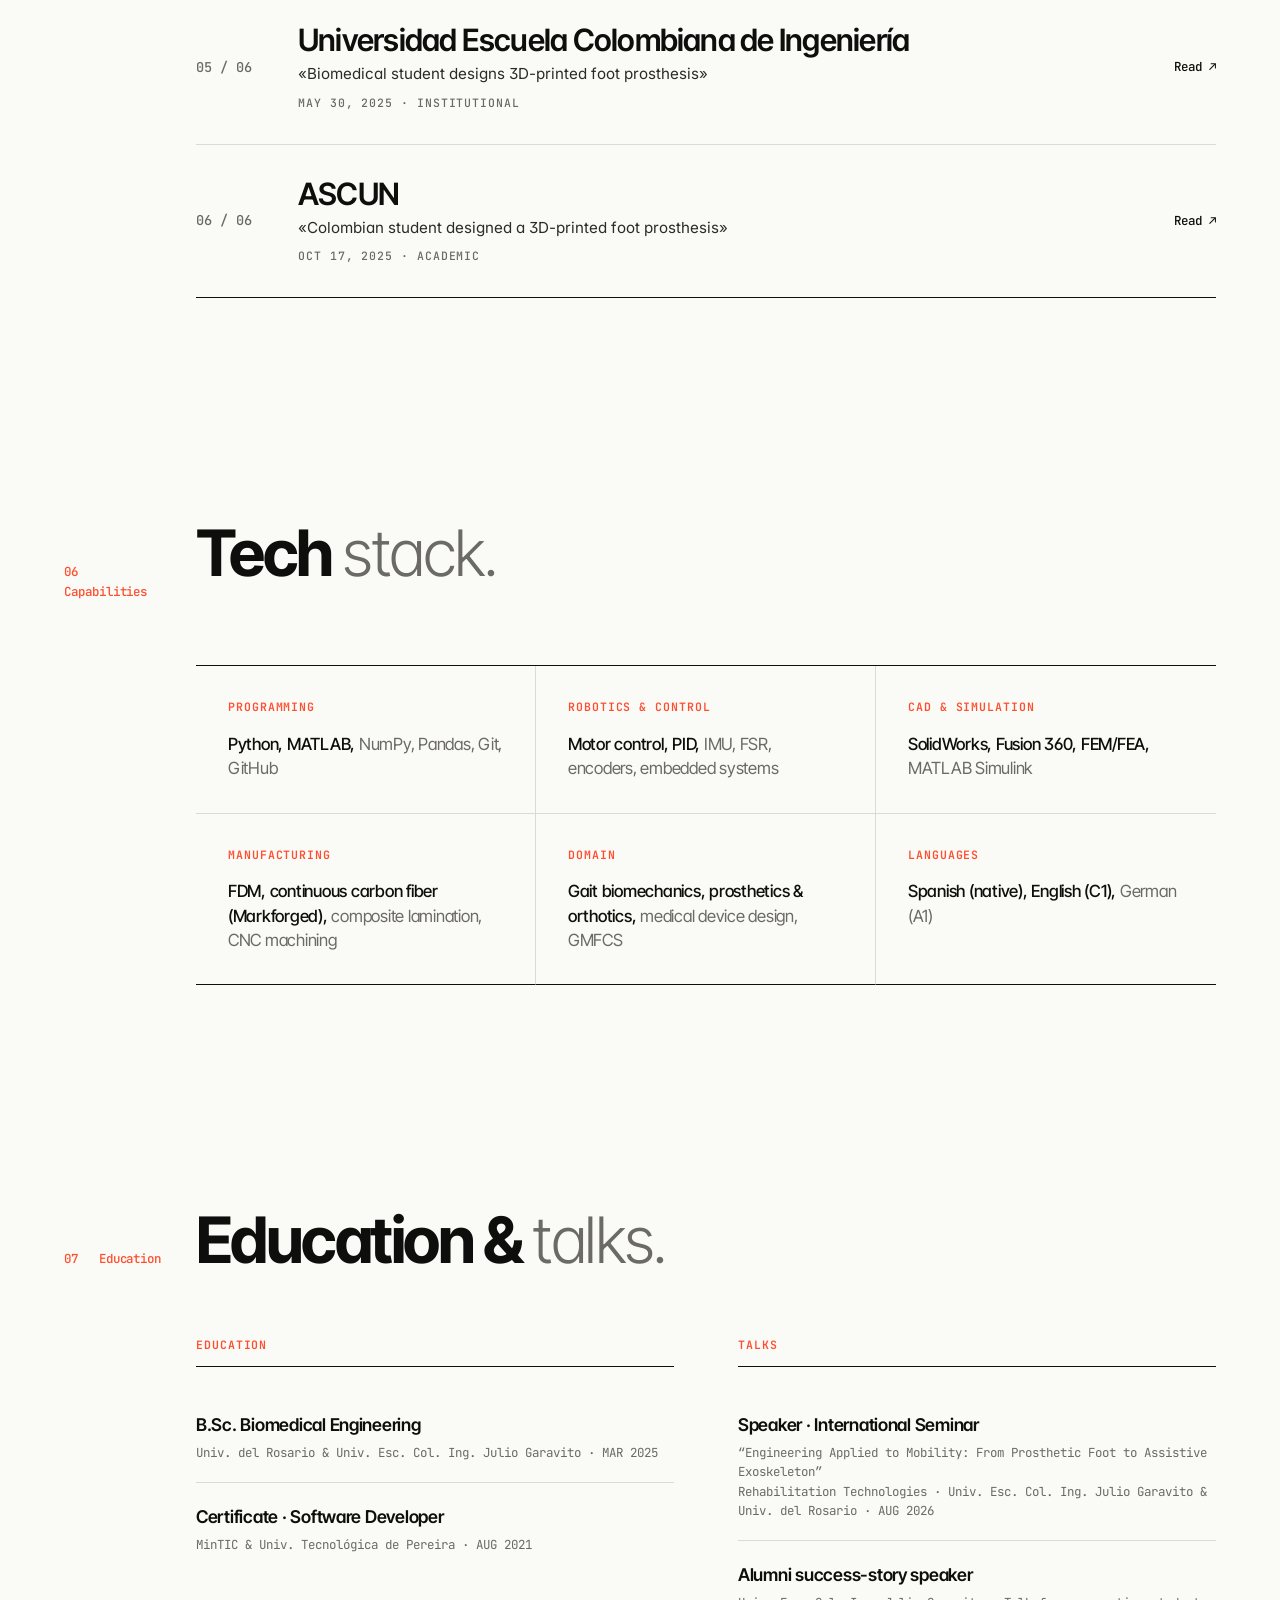
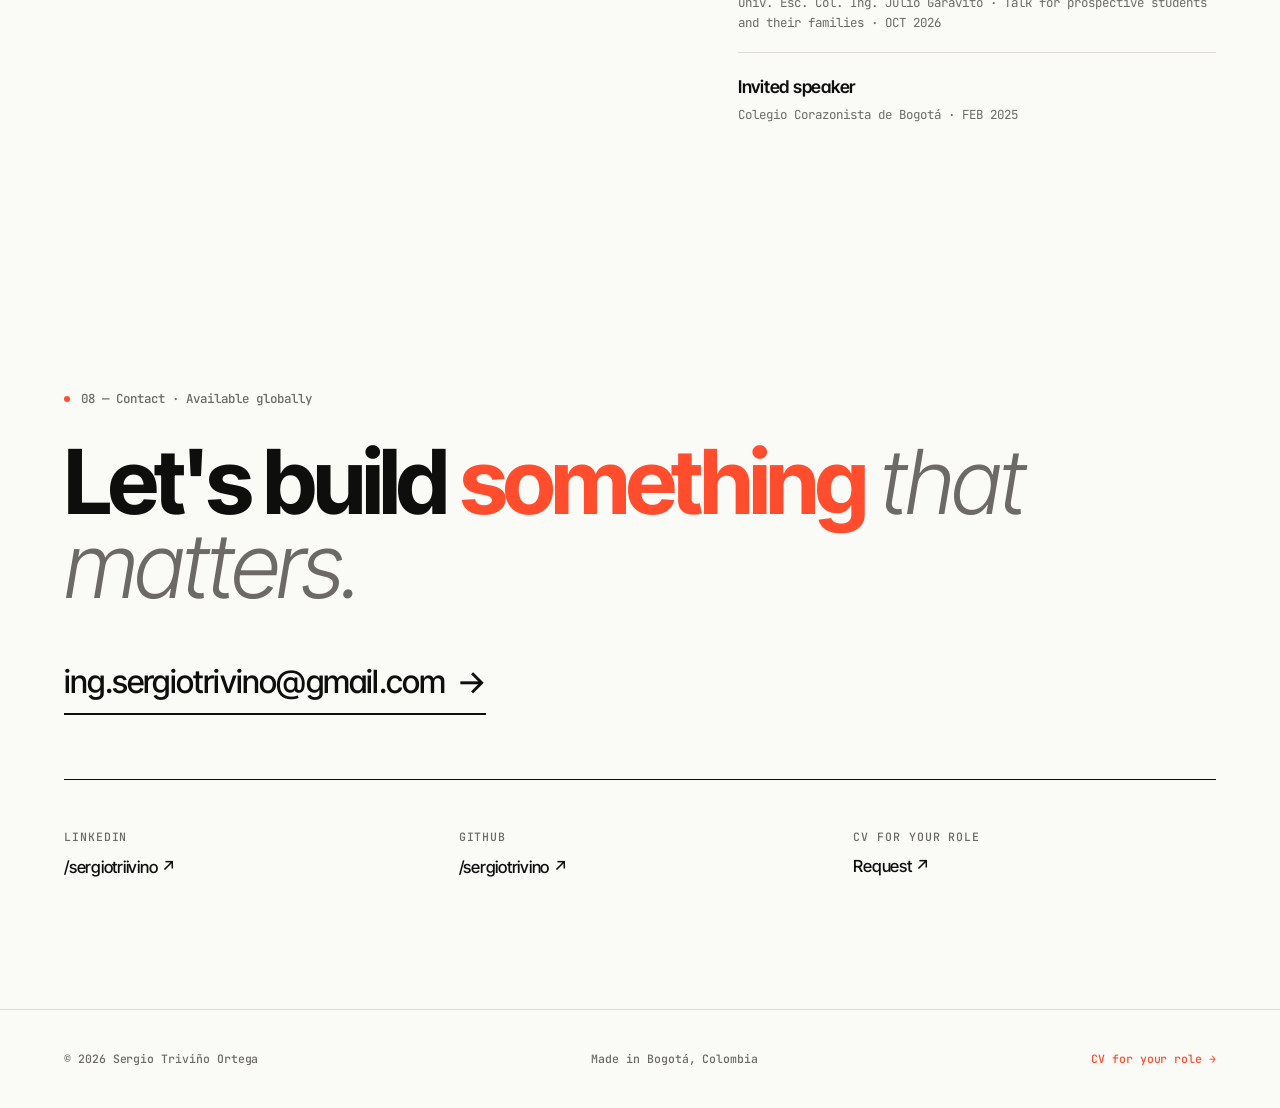
==== commit 6c68e0ae: "Rename index_noviembre_nuevo_3.html to index.html" ====
--- a/index.html
+++ b/index.html
@@ -5,7 +5,6 @@
 <meta name="viewport" content="width=device-width, initial-scale=1.0" />
 <title>Sergio Triviño Ortega — Biomedical Engineer</title>
 <meta name="description" content="Biomedical Engineer specialized in pediatric assistive robotics, medical device R&D, and embedded systems." />
-
 <meta property="og:title" content="Sergio Triviño Ortega — Biomedical Engineer" />
 <meta property="og:description" content="Pediatric assistive robotics · Medical device R&D · Embedded systems." />
 <meta property="og:type" content="website" />
@@ -13,54 +12,21 @@
 <meta property="og:image" content="https://sergiotrivino.github.io/img/prosthesis-1.jpg" />
 <meta property="og:image:alt" content="3D-printed pediatric transtibial prosthesis next to a sneaker" />
 <meta name="twitter:card" content="summary_large_image" />
-
 <link rel="icon" href="data:image/svg+xml,%3Csvg xmlns='http://www.w3.org/2000/svg' viewBox='0 0 100 100'%3E%3Crect width='100' height='100' fill='%23FAFAF7'/%3E%3Ctext x='50' y='72' font-family='Inter,sans-serif' font-size='80' font-weight='700' text-anchor='middle' fill='%23111111'%3ES%3C/text%3E%3C/svg%3E" />
-
 <link rel="preconnect" href="https://fonts.googleapis.com" />
 <link rel="preconnect" href="https://fonts.gstatic.com" crossorigin />
-<link href="https://fonts.googleapis.com/css2?family=Inter:wght@300;400;500;600;700;800;900&family=Inter+Tight:wght@400;500;600;700;800&family=JetBrains+Mono:wght@400;500&display=swap" rel="stylesheet" />
-
-<!-- =====================================================
-     CONFIGURACIÓN DEL FORMULARIO DE GOOGLE FORMS
-     =====================================================
-     Reemplaza los IDs siguientes con los de TU Google Form.
-     Las instrucciones para obtenerlos están en SETUP.md
-     ===================================================== -->
+<link href="https://fonts.googleapis.com/css2?family=Inter:wght@400;500;700&family=Inter+Tight:wght@400;500;600;700&family=JetBrains+Mono:wght@400;500&display=swap" rel="stylesheet" />
 <script>
-  window.GFORM_CONFIG = {
-    // El "form ID" del URL: docs.google.com/forms/d/e/FORM_ID/formResponse
-    formId: "1FAIpQLSeUPImCVK6qhcJ25LYQyO4uPoItiih1AA-B5sg73htNjAnJwQ",
-    // IDs de cada campo del form (entry.XXXXXXXXX)
-    fields: {
-      name:    "entry.908904742",
-      email:   "entry.273068794",
-      company: "entry.198479231",
-      role:    "entry.1374015779",
-      reason:  "entry.35999876",
-      linkedin:"entry.1662729470"
-    }
-  };
+(function () {
+  var lang = (navigator.language || '').toLowerCase().indexOf('es') === 0 ? 'es' : 'en';
+  try { var saved = localStorage.getItem('lang'); if (saved === 'es' || saved === 'en') lang = saved; } catch (e) {}
+  window.__INITIAL_LANG = lang;
+  if (lang === 'en') {
+    document.documentElement.classList.add('lang-pending');
+    setTimeout(function () { document.documentElement.classList.remove('lang-pending'); }, 1500);
+  }
+})();
 </script>
-
-<script>
-  // Language: saved choice > Spanish-language browser > English (default for international visitors)
-  (function () {
-    var lang = 'en';
-    var nav = (navigator.language || '').toLowerCase();
-    try {
-      var saved = localStorage.getItem('lang');
-      if (saved === 'es' || saved === 'en') lang = saved;
-      else if (nav.indexOf('es') === 0) lang = 'es';
-    } catch (e) { if (nav.indexOf('es') === 0) lang = 'es'; }
-    window.__INITIAL_LANG = lang;
-    if (lang === 'en') {
-      // hide the Spanish markup until it is swapped, so it never flashes
-      document.documentElement.classList.add('lang-pending');
-      setTimeout(function () { document.documentElement.classList.remove('lang-pending'); }, 1500);
-    }
-  })();
-</script>
-
 <style>
 html.lang-pending body { visibility: hidden; }
 :root {
@@ -74,19 +40,15 @@
   --accent: #FF4D2E;
   --error: #C7321F;
   --success: #1F7A3F;
-
   --font-display: 'Inter Tight', 'Inter', sans-serif;
   --font-body: 'Inter', system-ui, sans-serif;
   --font-mono: 'JetBrains Mono', monospace;
-
   --max: 1320px;
   --gutter: clamp(1.5rem, 5vw, 4rem);
 }
-
 * { margin: 0; padding: 0; box-sizing: border-box; }
 html { scroll-behavior: smooth; }
 html.modal-open { overflow: hidden; }
-
 body {
   background: var(--bg);
   color: var(--ink);
@@ -99,11 +61,8 @@
   overflow-x: hidden;
   font-feature-settings: 'ss01', 'cv11';
 }
-
 ::selection { background: var(--accent); color: var(--bg); }
-main, header, footer, nav { position: relative; }
-
-/* ==================== NAV ==================== */
+main, header, footer { position: relative; }
 nav {
   position: fixed;
   top: 0; left: 0; right: 0;
@@ -117,9 +76,7 @@
   border-bottom: 1px solid transparent;
   transition: border-color 0.3s ease;
 }
-
 nav.scrolled { border-bottom-color: var(--line-soft); }
-
 .brand {
   font-family: var(--font-display);
   font-size: 0.95rem;
@@ -131,16 +88,13 @@
   align-items: center;
   gap: 0.5rem;
 }
-
 .brand-dot {
   width: 8px; height: 8px;
   background: var(--accent);
   border-radius: 50%;
 }
-
 .nav-right { display: flex; align-items: center; gap: 2.25rem; }
 .nav-links { display: flex; gap: 2rem; list-style: none; }
-
 .nav-links a {
   color: var(--ink-soft);
   text-decoration: none;
@@ -150,7 +104,6 @@
   transition: color 0.2s;
 }
 .nav-links a:hover { color: var(--accent); }
-
 .lang-toggle {
   display: flex;
   align-items: center;
@@ -159,7 +112,6 @@
   font-size: 0.75rem;
   font-weight: 500;
 }
-
 .lang-toggle button {
   background: none; border: none; cursor: pointer;
   padding: 0; color: var(--ink-muted);
@@ -168,21 +120,14 @@
 }
 .lang-toggle button.active { color: var(--ink); }
 .lang-toggle .sep { color: var(--line); }
-
 @media (max-width: 760px) { .nav-links { display: none; } }
-
-/* ==================== HERO ==================== */
 .hero {
   min-height: 100vh;
-  max-width: var(--max);
-  margin: 0 auto;
   padding: 11rem var(--gutter) 5rem;
   display: flex;
   flex-direction: column;
   justify-content: center;
-  position: relative;
-}
-
+}
 .hero-eyebrow {
   display: inline-flex;
   align-items: center;
@@ -196,19 +141,16 @@
   opacity: 0;
   animation: fadeUp 0.8s 0.1s forwards;
 }
-
 .eyebrow-dot {
   width: 6px; height: 6px;
   background: var(--accent);
   border-radius: 50%;
   animation: pulse 2.4s infinite;
 }
-
 @keyframes pulse {
   0%, 100% { box-shadow: 0 0 0 0 rgba(255,77,46,0.5); }
   50% { box-shadow: 0 0 0 6px rgba(255,77,46,0); }
 }
-
 .hero h1 {
   font-family: var(--font-display);
   font-size: clamp(2.75rem, 9.5vw, 9rem);
@@ -220,10 +162,8 @@
   opacity: 0;
   animation: fadeUp 1s 0.25s forwards;
 }
-
 .hero h1 .accent-mark { color: var(--accent); font-weight: 700; }
 .hero h1 .light { font-weight: 300; font-style: italic; }
-
 .hero-meta-row {
   display: grid;
   grid-template-columns: 2fr 1fr 1fr;
@@ -234,7 +174,6 @@
   animation: fadeUp 1s 0.5s forwards;
   align-items: start;
 }
-
 .hero-meta-block .label {
   font-family: var(--font-mono);
   font-size: 0.72rem;
@@ -245,7 +184,6 @@
   font-weight: 500;
   display: block;
 }
-
 .hero-meta-block .value {
   font-family: var(--font-display);
   font-size: clamp(1rem, 1.4vw, 1.25rem);
@@ -254,15 +192,12 @@
   letter-spacing: -0.015em;
   line-height: 1.4;
 }
-
 .hero-meta-block .value.large {
   font-size: clamp(1.1rem, 1.8vw, 1.45rem);
   line-height: 1.35;
   max-width: 540px;
 }
-
 @media (max-width: 760px) { .hero-meta-row { grid-template-columns: 1fr; gap: 2rem; } }
-
 .hero-cta {
   display: flex;
   gap: 0.75rem;
@@ -271,7 +206,6 @@
   opacity: 0;
   animation: fadeUp 1s 0.7s forwards;
 }
-
 .btn {
   display: inline-flex;
   align-items: center;
@@ -287,13 +221,9 @@
   border: 1px solid transparent;
   transition: all 0.25s ease;
   white-space: nowrap;
-  background: none;
-  color: inherit;
-}
-
+}
 .btn-primary { background: var(--ink); color: var(--bg); }
 .btn-primary:hover { background: var(--accent); transform: translateY(-2px); }
-
 .btn-ghost {
   background: transparent;
   border-color: var(--line);
@@ -304,23 +234,17 @@
   background: var(--ink); color: var(--bg);
   transform: translateY(-2px);
 }
-
-.btn .arrow { transition: transform 0.2s; font-size: 1em; }
+.btn .arrow { transition: transform 0.2s; }
 .btn:hover .arrow { transform: translate(2px, -2px); }
-.btn:hover .arrow.down { transform: translateY(2px); }
-
 @keyframes fadeUp {
   from { opacity: 0; transform: translateY(24px); }
   to { opacity: 1; transform: translateY(0); }
 }
-
-/* ==================== SECTIONS ==================== */
 section {
   max-width: var(--max);
   margin: 0 auto;
   padding: 7rem var(--gutter);
 }
-
 .section-header {
   display: grid;
   grid-template-columns: 100px 1fr;
@@ -328,7 +252,6 @@
   margin-bottom: 4rem;
   align-items: baseline;
 }
-
 .section-num {
   font-family: var(--font-mono);
   font-size: 0.78rem;
@@ -337,7 +260,6 @@
   letter-spacing: -0.005em;
 }
 .section-num span { color: var(--accent); }
-
 h2 {
   font-family: var(--font-display);
   font-size: clamp(2rem, 5vw, 4rem);
@@ -346,20 +268,15 @@
   letter-spacing: -0.04em;
   max-width: 1100px;
 }
-
 h2 .light { font-weight: 300; color: var(--ink-muted); }
 h2 .accent { color: var(--accent); }
-
 @media (max-width: 700px) { .section-header { grid-template-columns: 1fr; gap: 0.5rem; } }
-
-/* ==================== ABOUT ==================== */
 .about-layout {
   display: grid;
   grid-template-columns: 100px 1fr 1fr;
   gap: 2rem 3rem;
   align-items: start;
 }
-
 .about-text p {
   font-family: var(--font-display);
   font-size: clamp(1.1rem, 1.8vw, 1.5rem);
@@ -372,55 +289,26 @@
 }
 .about-text p:last-child { margin-bottom: 0; }
 .about-text strong { font-weight: 600; color: var(--ink); }
-
-/* ==================== PHOTO PLACEHOLDER (about + others) ==================== */
 .photo-frame {
   width: 100%;
   aspect-ratio: 4 / 5;
   background: var(--bg-2);
   border: 1px solid var(--line);
-  position: relative;
   overflow: hidden;
-  display: flex;
-  align-items: center;
-  justify-content: center;
-  font-family: var(--font-mono);
-  font-size: 0.75rem;
-  color: var(--ink-muted);
-  text-align: center;
   padding: 1rem;
 }
-
 .photo-frame img {
   width: 100%;
   height: 100%;
   object-fit: cover;
   display: block;
 }
-
-.photo-frame.has-image .photo-placeholder { display: none; }
-
-.photo-placeholder {
-  display: flex;
-  flex-direction: column;
-  align-items: center;
-  gap: 0.75rem;
-  opacity: 0.65;
-}
-.photo-placeholder svg { opacity: 0.5; }
-.photo-placeholder strong {
-  font-weight: 600; color: var(--ink-soft);
-  letter-spacing: 0.05em; text-transform: uppercase;
-  font-size: 0.7rem;
-}
-
 .about-pillars {
   display: grid;
   grid-template-columns: 1fr;
   gap: 0;
   border-top: 1px solid var(--ink);
 }
-
 .pillar {
   display: grid;
   grid-template-columns: 80px 1fr;
@@ -430,9 +318,7 @@
   align-items: baseline;
 }
 .pillar:last-child { border-bottom: none; }
-
 .pillar-num { font-family: var(--font-mono); font-size: 0.78rem; color: var(--accent); font-weight: 500; }
-
 .pillar-content h4 {
   font-family: var(--font-display);
   font-size: 1.05rem;
@@ -440,19 +326,15 @@
   letter-spacing: -0.015em;
   margin-bottom: 0.4rem;
 }
-
 .pillar-content p {
   font-size: 0.9rem;
   color: var(--ink-muted);
   line-height: 1.5;
   max-width: 380px;
 }
-
 @media (max-width: 900px) {
   .about-layout { grid-template-columns: 1fr; gap: 3rem; }
 }
-
-/* ==================== METRIC STRIP ==================== */
 .metric-strip {
   margin-top: 5rem;
   padding-top: 3rem;
@@ -461,7 +343,6 @@
   grid-template-columns: repeat(4, 1fr);
   gap: 2rem;
 }
-
 .metric-cell .num {
   font-family: var(--font-display);
   font-size: clamp(2.5rem, 5vw, 4rem);
@@ -471,14 +352,12 @@
   margin-bottom: 0.6rem;
   color: var(--ink);
 }
-
 .metric-cell .num .unit {
   color: var(--ink-muted);
   font-weight: 400;
   font-size: 0.55em;
   letter-spacing: -0.02em;
 }
-
 .metric-cell .label {
   font-family: var(--font-mono);
   font-size: 0.72rem;
@@ -488,17 +367,13 @@
   line-height: 1.5;
   font-weight: 500;
 }
-
 @media (max-width: 760px) { .metric-strip { grid-template-columns: repeat(2, 1fr); } }
-
-/* ==================== FEATURED PROJECT ==================== */
 .featured-project {
   display: grid;
   grid-template-columns: 100px 1fr;
   gap: 2rem;
   margin-top: 2rem;
 }
-
 .featured-card {
   background: var(--ink);
   color: var(--bg);
@@ -507,7 +382,6 @@
   position: relative;
   overflow: hidden;
 }
-
 .featured-card::before {
   content: '';
   position: absolute;
@@ -516,7 +390,6 @@
   background: radial-gradient(ellipse at top right, rgba(255,77,46,0.18) 0%, transparent 60%);
   pointer-events: none;
 }
-
 .featured-tag {
   display: inline-flex;
   align-items: center;
@@ -533,9 +406,7 @@
   margin-bottom: 2rem;
   position: relative;
 }
-
 .featured-tag .dot { width: 6px; height: 6px; background: var(--accent); border-radius: 50%; }
-
 .featured-card h3 {
   font-family: var(--font-display);
   font-size: clamp(1.85rem, 4.5vw, 3.75rem);
@@ -546,10 +417,8 @@
   max-width: 900px;
   position: relative;
 }
-
 .featured-card h3 .accent { color: var(--accent); }
 .featured-card h3 .light { font-weight: 300; color: rgba(250,250,247,0.7); font-style: italic; }
-
 .featured-desc {
   font-family: var(--font-display);
   font-size: clamp(1rem, 1.4vw, 1.2rem);
@@ -561,8 +430,6 @@
   letter-spacing: -0.01em;
   position: relative;
 }
-
-/* Featured project image gallery placeholders */
 .featured-gallery {
   display: grid;
   grid-template-columns: repeat(3, 1fr);
@@ -570,21 +437,15 @@
   margin-bottom: 2.5rem;
   position: relative;
 }
-
 .featured-gallery .photo-frame {
   background: rgba(255,255,255,0.05);
   border: 1px solid rgba(255,255,255,0.12);
-  color: rgba(250,250,247,0.45);
   aspect-ratio: 1 / 1;
   border-radius: 8px;
 }
-.featured-gallery .photo-placeholder strong { color: rgba(250,250,247,0.7); }
-.featured-gallery .photo-placeholder svg path { stroke: rgba(250,250,247,0.4); }
-
 @media (max-width: 600px) {
   .featured-gallery { grid-template-columns: 1fr 1fr; }
 }
-
 .featured-metrics {
   display: grid;
   grid-template-columns: repeat(4, 1fr);
@@ -593,7 +454,6 @@
   border-top: 1px solid rgba(250,250,247,0.15);
   position: relative;
 }
-
 .feat-metric .num {
   font-family: var(--font-display);
   font-size: clamp(1.75rem, 3vw, 2.5rem);
@@ -603,9 +463,7 @@
   margin-bottom: 0.5rem;
   color: var(--bg);
 }
-
 .feat-metric .num .unit { color: rgba(250,250,247,0.55); font-weight: 400; font-size: 0.55em; }
-
 .feat-metric .label {
   font-family: var(--font-mono);
   font-size: 0.7rem;
@@ -615,22 +473,17 @@
   line-height: 1.4;
   font-weight: 500;
 }
-
 @media (max-width: 900px) {
   .featured-project { grid-template-columns: 1fr; gap: 1.5rem; }
   .featured-metrics { grid-template-columns: repeat(2, 1fr); gap: 1.5rem; }
 }
-
-/* ==================== PROJECTS GRID ==================== */
 .projects-layout {
   display: grid;
   grid-template-columns: 100px 1fr;
   gap: 2rem;
   margin-top: 2rem;
 }
-
 .projects-list { display: flex; flex-direction: column; }
-
 .project-row {
   display: grid;
   grid-template-columns: 70px 1fr 280px;
@@ -642,7 +495,6 @@
   transition: padding 0.3s ease;
   position: relative;
 }
-
 .project-row::before {
   content: '';
   position: absolute;
@@ -651,11 +503,9 @@
   background: var(--accent);
   transition: width 0.4s ease;
 }
-
 .project-row:hover::before { width: 100%; }
 .project-row:first-child { border-top: 1px solid var(--ink); }
 .project-row:last-child { border-bottom: 1px solid var(--ink); }
-
 .proj-num {
   font-family: var(--font-mono);
   font-size: 0.85rem;
@@ -663,7 +513,6 @@
   font-weight: 500;
   padding-top: 0.5rem;
 }
-
 .proj-body h4 {
   font-family: var(--font-display);
   font-size: clamp(1.5rem, 2.5vw, 2.25rem);
@@ -672,16 +521,13 @@
   letter-spacing: -0.025em;
   margin-bottom: 0.75rem;
 }
-
 .proj-body p {
   font-size: 0.95rem;
   color: var(--ink-muted);
   line-height: 1.6;
   max-width: 580px;
 }
-
 .proj-side { display: flex; flex-direction: column; gap: 1rem; padding-top: 0.5rem; }
-
 .proj-side-meta {
   font-family: var(--font-mono);
   font-size: 0.72rem;
@@ -690,9 +536,7 @@
   letter-spacing: 0.08em;
   font-weight: 500;
 }
-
 .tag-list { display: flex; flex-wrap: wrap; gap: 0.4rem; }
-
 .tag {
   font-family: var(--font-mono);
   font-size: 0.7rem;
@@ -702,23 +546,18 @@
   border-radius: 999px;
   font-weight: 500;
 }
-
 @media (max-width: 900px) {
   .projects-layout { grid-template-columns: 1fr; gap: 2rem; }
   .project-row { grid-template-columns: 1fr; gap: 1rem; }
   .proj-side { padding-top: 0; }
 }
-
-/* ==================== EXPERIENCE TIMELINE ==================== */
 .timeline {
   display: grid;
   grid-template-columns: 100px 1fr;
   gap: 2rem;
   margin-top: 2rem;
 }
-
 .timeline-list { display: flex; flex-direction: column; }
-
 .exp-row {
   display: grid;
   grid-template-columns: 240px 1fr;
@@ -727,10 +566,8 @@
   border-top: 1px solid var(--line);
   align-items: start;
 }
-
 .exp-row:first-child { border-top: 1px solid var(--ink); }
 .exp-row:last-child { border-bottom: 1px solid var(--ink); }
-
 .exp-when {
   font-family: var(--font-mono);
   font-size: 0.82rem;
@@ -739,7 +576,6 @@
   letter-spacing: -0.005em;
   padding-top: 0.4rem;
 }
-
 .exp-when .now {
   display: inline-block;
   background: var(--accent);
@@ -753,7 +589,6 @@
   text-transform: uppercase;
   vertical-align: 0.1em;
 }
-
 .exp-card h4 {
   font-family: var(--font-display);
   font-size: clamp(1.25rem, 2vw, 1.65rem);
@@ -762,7 +597,6 @@
   line-height: 1.15;
   margin-bottom: 0.4rem;
 }
-
 .exp-org {
   display: inline-block;
   font-family: var(--font-mono);
@@ -772,29 +606,23 @@
   font-weight: 500;
   letter-spacing: -0.005em;
 }
-
 .exp-card p {
   font-size: 0.95rem;
   color: var(--ink-muted);
   line-height: 1.6;
   max-width: 720px;
 }
-
 @media (max-width: 900px) {
   .timeline { grid-template-columns: 1fr; gap: 2rem; }
   .exp-row { grid-template-columns: 1fr; gap: 0.75rem; }
 }
-
-/* ==================== PRESS ==================== */
 .press-layout {
   display: grid;
   grid-template-columns: 100px 1fr;
   gap: 2rem;
   margin-top: 2rem;
 }
-
 .press-list { display: flex; flex-direction: column; }
-
 .press-row {
   display: grid;
   grid-template-columns: 70px 1fr auto;
@@ -807,7 +635,6 @@
   transition: all 0.3s ease;
   position: relative;
 }
-
 .press-row::before {
   content: '';
   position: absolute;
@@ -818,16 +645,13 @@
   transition: transform 0.4s cubic-bezier(0.65, 0, 0.35, 1);
   z-index: -1;
 }
-
 .press-row:hover::before { transform: scaleY(1); transform-origin: top; }
 .press-row:hover { color: var(--bg); padding-left: 1.5rem; padding-right: 1.5rem; }
 .press-row:hover .press-num { color: var(--accent); }
 .press-row:hover .press-meta { color: rgba(250,250,247,0.6); }
 .press-row:hover .press-cta { color: var(--accent); }
-
 .press-row:first-child { border-top: 1px solid var(--ink); }
 .press-row:last-child { border-bottom: 1px solid var(--ink); }
-
 .press-num {
   font-family: var(--font-mono);
   font-size: 0.85rem;
@@ -835,9 +659,7 @@
   font-weight: 500;
   transition: color 0.3s;
 }
-
 .press-body { min-width: 0; }
-
 .press-outlet {
   font-family: var(--font-display);
   font-size: clamp(1.4rem, 2.4vw, 2rem);
@@ -846,7 +668,6 @@
   line-height: 1.1;
   margin-bottom: 0.4rem;
 }
-
 .press-quote {
   font-size: 0.95rem;
   color: var(--ink-soft);
@@ -856,9 +677,7 @@
   font-weight: 400;
   transition: color 0.3s;
 }
-
 .press-row:hover .press-quote { color: rgba(250,250,247,0.85); }
-
 .press-meta {
   font-family: var(--font-mono);
   font-size: 0.72rem;
@@ -868,7 +687,6 @@
   font-weight: 500;
   transition: color 0.3s;
 }
-
 .press-cta {
   font-family: var(--font-mono);
   font-size: 0.78rem;
@@ -878,37 +696,30 @@
   white-space: nowrap;
   transition: color 0.3s;
 }
-
 @media (max-width: 900px) {
   .press-layout { grid-template-columns: 1fr; gap: 2rem; }
   .press-row { grid-template-columns: 50px 1fr; gap: 1rem; }
   .press-cta { grid-column: 2; padding-top: 0.5rem; }
 }
-
-/* ==================== SKILLS ==================== */
 .skills-layout {
   display: grid;
   grid-template-columns: 100px 1fr;
   gap: 2rem;
   margin-top: 2rem;
 }
-
 .skills-grid {
   display: grid;
   grid-template-columns: repeat(3, 1fr);
   gap: 0;
   border-top: 1px solid var(--ink);
 }
-
 .skill-cell {
   padding: 2rem;
   border-bottom: 1px solid var(--line);
   border-right: 1px solid var(--line);
 }
-
 .skill-cell:nth-child(3n) { border-right: none; }
 .skill-cell:nth-last-child(-n+3) { border-bottom: 1px solid var(--ink); }
-
 .skill-cell h4 {
   font-family: var(--font-mono);
   font-size: 0.72rem;
@@ -918,7 +729,6 @@
   margin-bottom: 1rem;
   font-weight: 600;
 }
-
 .skill-cell p {
   font-family: var(--font-display);
   font-size: 1.05rem;
@@ -927,9 +737,7 @@
   font-weight: 500;
   letter-spacing: -0.015em;
 }
-
 .skill-cell p .muted { color: var(--ink-muted); font-weight: 400; }
-
 @media (max-width: 800px) {
   .skills-layout { grid-template-columns: 1fr; gap: 2rem; }
   .skills-grid { grid-template-columns: 1fr; }
@@ -937,21 +745,17 @@
   .skill-cell:nth-last-child(-n+3) { border-bottom: 1px solid var(--line); }
   .skill-cell:last-child { border-bottom: 1px solid var(--ink); }
 }
-
-/* ==================== EDUCATION + CERTS ==================== */
 .formation-layout {
   display: grid;
   grid-template-columns: 100px 1fr;
   gap: 2rem;
   margin-top: 2rem;
 }
-
 .formation-grid {
   display: grid;
   grid-template-columns: 1fr 1fr;
   gap: 4rem;
 }
-
 .formation-block h3 {
   font-family: var(--font-mono);
   font-size: 0.72rem;
@@ -963,14 +767,11 @@
   border-bottom: 1px solid var(--ink);
   font-weight: 600;
 }
-
 .form-item {
   padding: 1.25rem 0;
   border-bottom: 1px solid var(--line);
 }
-
 .form-item:last-child { border-bottom: none; }
-
 .form-item h4 {
   font-family: var(--font-display);
   font-size: 1.1rem;
@@ -978,26 +779,18 @@
   letter-spacing: -0.015em;
   margin-bottom: 0.3rem;
 }
-
 .form-item p {
   font-family: var(--font-mono);
   font-size: 0.78rem;
   color: var(--ink-muted);
 }
-
 @media (max-width: 800px) {
   .formation-layout { grid-template-columns: 1fr; gap: 2rem; }
   .formation-grid { grid-template-columns: 1fr; gap: 2rem; }
 }
-
-/* ==================== CONTACT ==================== */
 .contact-section {
-  max-width: var(--max);
-  margin: 0 auto;
   padding: 8rem var(--gutter);
-  position: relative;
-}
-
+}
 .contact-eyebrow {
   display: inline-flex;
   align-items: center;
@@ -1008,9 +801,7 @@
   color: var(--ink-muted);
   margin-bottom: 2rem;
 }
-
 .contact-eyebrow .dot { width: 6px; height: 6px; background: var(--accent); border-radius: 50%; }
-
 .contact-heading {
   font-family: var(--font-display);
   font-size: clamp(2.5rem, 7vw, 6rem);
@@ -1020,12 +811,9 @@
   margin-bottom: 3rem;
   max-width: 1100px;
 }
-
 .contact-heading .accent { color: var(--accent); }
 .contact-heading .light { font-weight: 300; color: var(--ink-muted); font-style: italic; }
-
-.contact-email-wrapper { display: inline-block; position: relative; margin-bottom: 4rem; }
-
+.contact-email-wrapper { display: inline-block; margin-bottom: 4rem; }
 .contact-email {
   font-family: var(--font-display);
   font-size: clamp(1.25rem, 3vw, 2rem);
@@ -1040,17 +828,14 @@
   border-bottom: 2px solid var(--ink);
   padding-bottom: 0.4rem;
 }
-
 .contact-email:hover { color: var(--accent); border-bottom-color: var(--accent); }
-
 .contact-grid {
   display: grid;
-  grid-template-columns: repeat(4, 1fr);
+  grid-template-columns: repeat(3, 1fr);
   gap: 2rem;
   padding-top: 3rem;
   border-top: 1px solid var(--ink);
 }
-
 .contact-cell .label {
   font-family: var(--font-mono);
   font-size: 0.72rem;
@@ -1061,8 +846,7 @@
   font-weight: 500;
   display: block;
 }
-
-.contact-cell a, .contact-cell .value, .contact-cell button.linklike {
+.contact-cell a, .contact-cell button.linklike {
   font-family: var(--font-display);
   font-size: clamp(0.95rem, 1.3vw, 1.15rem);
   font-weight: 500;
@@ -1072,12 +856,8 @@
   transition: color 0.2s;
   background: none; border: none; padding: 0; cursor: pointer;
 }
-
 .contact-cell a:hover, .contact-cell button.linklike:hover { color: var(--accent); }
-
 @media (max-width: 760px) { .contact-grid { grid-template-columns: 1fr 1fr; gap: 1.5rem; } }
-
-/* ==================== FOOTER ==================== */
 footer {
   padding: 2.5rem var(--gutter);
   border-top: 1px solid var(--line);
@@ -1094,27 +874,21 @@
   margin-left: auto;
   margin-right: auto;
 }
-
-footer a, footer button.linklike {
+footer button.linklike {
   color: var(--accent);
   text-decoration: none;
   background: none; border: none; padding: 0; cursor: pointer;
   font-family: inherit; font-size: inherit; font-weight: inherit; letter-spacing: inherit;
 }
-
-/* ==================== REVEAL ==================== */
 .reveal {
   opacity: 0;
   transform: translateY(24px);
   transition: opacity 0.8s cubic-bezier(0.65, 0, 0.35, 1), transform 0.8s cubic-bezier(0.65, 0, 0.35, 1);
 }
-
 .reveal.visible {
   opacity: 1;
   transform: translateY(0);
 }
-
-/* ==================== MODAL — SOLICITAR CV ==================== */
 .modal-overlay {
   position: fixed;
   inset: 0;
@@ -1125,12 +899,8 @@
   align-items: center;
   justify-content: center;
   padding: 1.5rem;
-  opacity: 0;
-  transition: opacity 0.3s ease;
-}
-
-.modal-overlay.visible { display: flex; opacity: 1; }
-
+}
+.modal-overlay.visible { display: flex; }
 .modal {
   background: var(--bg);
   width: 100%;
@@ -1141,12 +911,7 @@
   padding: 2.5rem;
   position: relative;
   box-shadow: 0 30px 80px rgba(0,0,0,0.3);
-  transform: translateY(20px) scale(0.97);
-  transition: transform 0.35s cubic-bezier(0.34, 1.56, 0.64, 1);
-}
-
-.modal-overlay.visible .modal { transform: translateY(0) scale(1); }
-
+}
 .modal-close {
   position: absolute;
   top: 1.25rem; right: 1.25rem;
@@ -1161,9 +926,7 @@
   transition: all 0.2s;
   font-family: var(--font-mono);
 }
-
 .modal-close:hover { background: var(--ink); color: var(--bg); border-color: var(--ink); }
-
 .modal-eyebrow {
   display: inline-flex;
   align-items: center;
@@ -1176,9 +939,7 @@
   margin-bottom: 1rem;
   font-weight: 500;
 }
-
 .modal-eyebrow .dot { width: 6px; height: 6px; background: var(--accent); border-radius: 50%; }
-
 .modal h3 {
   font-family: var(--font-display);
   font-size: clamp(1.5rem, 3vw, 2rem);
@@ -1187,7 +948,6 @@
   letter-spacing: -0.03em;
   margin-bottom: 0.75rem;
 }
-
 .modal-intro {
   font-size: 0.93rem;
   color: var(--ink-muted);
@@ -1195,13 +955,11 @@
   margin-bottom: 2rem;
   max-width: 480px;
 }
-
 .field-group {
   display: flex;
   flex-direction: column;
   margin-bottom: 1.25rem;
 }
-
 .field-group label {
   font-family: var(--font-mono);
   font-size: 0.72rem;
@@ -1211,10 +969,8 @@
   margin-bottom: 0.45rem;
   font-weight: 600;
 }
-
 .field-group label .req { color: var(--accent); margin-left: 0.15rem; }
 .field-group label .opt {
-  font-family: var(--font-mono);
   font-size: 0.65rem;
   color: var(--ink-muted);
   text-transform: lowercase;
@@ -1222,9 +978,7 @@
   letter-spacing: 0;
   font-weight: 400;
 }
-
-.field-group input,
-.field-group textarea {
+.field-group input {
   font-family: var(--font-body);
   font-size: 0.95rem;
   background: var(--bg-2);
@@ -1237,22 +991,16 @@
   width: 100%;
   font-weight: 400;
 }
-
-.field-group input:focus,
-.field-group textarea:focus {
+.field-group input:focus {
   border-color: var(--ink);
   background: var(--bg);
 }
-
-.field-group textarea { resize: vertical; min-height: 90px; line-height: 1.5; }
-
 .field-group .hint {
   font-size: 0.78rem;
   color: var(--ink-muted);
   margin-top: 0.4rem;
   line-height: 1.4;
 }
-
 .field-group .err {
   font-family: var(--font-mono);
   font-size: 0.72rem;
@@ -1261,16 +1009,11 @@
   display: none;
   font-weight: 500;
 }
-
-.field-group.invalid input,
-.field-group.invalid textarea {
+.field-group.invalid input {
   border-color: var(--error);
   background: rgba(199,50,31,0.04);
 }
-
 .field-group.invalid .err { display: block; }
-
-/* honeypot - hidden anti-spam field */
 .honeypot {
   position: absolute !important;
   left: -9999px !important;
@@ -1279,7 +1022,6 @@
   opacity: 0 !important;
   pointer-events: none !important;
 }
-
 .modal-footer {
   display: flex;
   align-items: center;
@@ -1288,7 +1030,6 @@
   margin-top: 0.5rem;
   flex-wrap: wrap;
 }
-
 .modal-disclaimer {
   font-size: 0.75rem;
   color: var(--ink-muted);
@@ -1296,7 +1037,6 @@
   flex-grow: 1;
   max-width: 280px;
 }
-
 .btn-submit {
   background: var(--ink);
   color: var(--bg);
@@ -1313,10 +1053,8 @@
   gap: 0.5rem;
   letter-spacing: -0.005em;
 }
-
 .btn-submit:hover:not(:disabled) { background: var(--accent); transform: translateY(-1px); }
 .btn-submit:disabled { opacity: 0.6; cursor: wait; }
-
 .spinner {
   display: none;
   width: 14px; height: 14px;
@@ -1325,35 +1063,19 @@
   border-radius: 50%;
   animation: spin 0.7s linear infinite;
 }
-
 .btn-submit.loading .spinner { display: inline-block; }
 .btn-submit.loading .arrow { display: none; }
-
 @keyframes spin { to { transform: rotate(360deg); } }
-
-/* Success state */
 .modal-success {
   text-align: center;
   padding: 2rem 1rem 0;
   display: none;
 }
-
-.modal-alt {
-  margin-top: 1.25rem;
-  padding-top: 1rem;
-  border-top: 1px solid var(--line-soft);
-  font-family: var(--font-mono);
-  font-size: 0.75rem;
-  color: var(--ink-muted);
-}
-.modal-alt a { color: var(--ink); text-decoration: none; border-bottom: 1px solid var(--line); }
-.modal-alt a:hover { color: var(--accent); border-bottom-color: var(--accent); }
 .modal.is-success .modal-form { display: none; }
 .modal.is-success .modal-success { display: block; }
 .modal.is-success .modal-eyebrow,
-.modal.is-success > h3:not(.success-title),
+.modal.is-success > h3,
 .modal.is-success > .modal-intro { display: none; }
-
 .success-icon {
   width: 64px; height: 64px;
   border-radius: 50%;
@@ -1365,7 +1087,6 @@
   font-size: 1.75rem;
   font-weight: 700;
 }
-
 .success-title {
   font-family: var(--font-display);
   font-size: 1.65rem;
@@ -1374,7 +1095,6 @@
   margin-bottom: 0.85rem;
   line-height: 1.15;
 }
-
 .modal-success p {
   color: var(--ink-muted);
   font-size: 0.95rem;
@@ -1382,22 +1102,17 @@
   max-width: 420px;
   margin: 0 auto 1.5rem;
 }
-
 @media (max-width: 600px) {
   .modal { padding: 1.75rem 1.5rem; max-height: 95vh; }
   .modal-footer { flex-direction: column; align-items: stretch; }
   .modal-disclaimer { max-width: 100%; }
   .btn-submit { width: 100%; justify-content: center; }
 }
-
-/* Language */
 html[lang="en"] .lang-es { display: none; }
 html:not([lang="en"]) .lang-en { display: none; }
 </style>
 </head>
 <body>
-
-<!-- ============ NAV ============ -->
 <nav id="nav">
   <a href="#top" class="brand">
     <span class="brand-dot"></span>
@@ -1417,8 +1132,6 @@
     </div>
   </div>
 </nav>
-
-<!-- ============ HERO ============ -->
 <header id="top">
 <section class="hero">
   <div class="hero-eyebrow">
@@ -1426,15 +1139,13 @@
     <span data-es="Disponible para reubicación internacional y trabajo remoto"
           data-en="Open to international relocation and remote work">Disponible para reubicación internacional y trabajo remoto</span>
     <span style="color:var(--line)">·</span>
-    <span>Zipaquirá, CO</span>
-  </div>
-
+    <span>Bogotá, CO</span>
+  </div>
   <h1>
     <span data-es="Diseño dispositivos médicos" data-en="I design medical devices">Diseño dispositivos médicos</span><br />
     <span class="light" data-es="que" data-en="that">que</span>
     <span class="accent-mark" data-es="caminan." data-en="walk.">caminan.</span>
   </h1>
-
   <div class="hero-meta-row">
     <div class="hero-meta-block">
       <span class="label" data-es="Especialización" data-en="Specialization">Especialización</span>
@@ -1453,23 +1164,15 @@
       <div class="value" data-es="R&amp;D de dispositivos médicos" data-en="Medical device R&amp;D">R&D de dispositivos médicos</div>
     </div>
   </div>
-
   <div class="hero-cta">
     <button type="button" class="btn btn-primary" onclick="openCVModal()">
       <span data-es="CV para tu vacante" data-en="CV for your role">CV para tu vacante</span>
       <span class="arrow">→</span>
     </button>
-    <a href="Sergio_Trivino_Ortega_CV.pdf" download class="btn btn-ghost">
-      <span data-es="CV general" data-en="General CV">CV general</span>
-      <span class="arrow down">↓</span>
-    </a>
   </div>
 </section>
 </header>
-
 <main>
-
-<!-- ============ ABOUT ============ -->
 <section id="about" class="reveal">
   <div class="section-header">
     <div class="section-num"><span>01</span> &nbsp; <span data-es="Sobre" data-en="About">Sobre</span></div>
@@ -1478,25 +1181,19 @@
       <span class="accent" data-es="propósito clínico." data-en="clinical purpose.">propósito clínico.</span>
     </h2>
   </div>
-
   <div class="about-layout">
-    <!-- ============================================================
-         📷 IMAGEN 1: FOTO RETRATO ✅ INSTALADA
-         ============================================================ -->
-    <div class="photo-frame has-image" id="photo-portrait">
-      <img src="img/sergio-portrait.jpg" alt="Sergio Triviño Ortega — Biomedical Engineer" />
-    </div>
-
+    <div class="photo-frame">
+      <img loading="lazy" src="img/sergio-portrait.jpg" alt="Sergio Triviño Ortega — Biomedical Engineer" />
+    </div>
     <div class="about-text">
       <p data-es="Soy ingeniero biomédico con experiencia en investigación y desarrollo de dispositivos médicos: <strong>exoesqueletos modulares de miembro inferior</strong> y <strong>prótesis transtibiales pasivas</strong> para usuarios pediátricos."
          data-en="I'm a biomedical engineer with research and development experience in medical devices: <strong>modular lower-limb exoskeletons</strong> and <strong>passive transtibial prostheses</strong> for pediatric users.">
         Soy ingeniero biomédico con experiencia en investigación y desarrollo de dispositivos médicos: <strong>exoesqueletos modulares de miembro inferior</strong> y <strong>prótesis transtibiales pasivas</strong> para usuarios pediátricos.
       </p>
-      <p data-es="Combino diseño mecánico, simulación FEM, control de motores sobre CAN bus y RS485, integración de sensores y biomecánica de marcha. La meta no es académica: es construir dispositivos que lleguen a las manos —o a los pies— de quienes hoy no pueden costearlos."
-         data-en="I combine mechanical design, FEM simulation, motor control over CAN bus and RS485, sensor integration and gait biomechanics. The goal isn't academic: it's to build devices that reach the hands — or the feet — of those who can't afford them today.">
-        Combino diseño mecánico, simulación FEM, control de motores sobre CAN bus y RS485, integración de sensores y biomecánica de marcha. La meta no es académica: es construir dispositivos que lleguen a las manos —o a los pies— de quienes hoy no pueden costearlos.
+      <p data-es="Combino diseño mecánico, simulación FEM, control de motores, integración de sensores y biomecánica de marcha. La meta no es académica: es construir dispositivos que lleguen a las manos —o a los pies— de quienes hoy no pueden costearlos."
+         data-en="I combine mechanical design, FEM simulation, motor control, sensor integration and gait biomechanics. The goal isn't academic: it's to build devices that reach the hands — or the feet — of those who can't afford them today.">
+        Combino diseño mecánico, simulación FEM, control de motores, integración de sensores y biomecánica de marcha. La meta no es académica: es construir dispositivos que lleguen a las manos —o a los pies— de quienes hoy no pueden costearlos.
       </p>
-
       <div class="about-pillars" style="margin-top:2.5rem">
         <div class="pillar">
           <div class="pillar-num">01</div>
@@ -1512,9 +1209,9 @@
           <div class="pillar-num">02</div>
           <div class="pillar-content">
             <h4 data-es="Control y embebidos" data-en="Control &amp; embedded">Control y embebidos</h4>
-            <p data-es="CAN bus, RS485, FOC, PID. Integración de IMU, FSR y encoders sobre actuadores QDD."
-               data-en="CAN bus, RS485, FOC, PID. Integration of IMU, FSR and encoders on QDD actuators.">
-              CAN bus, RS485, FOC, PID. Integración de IMU, FSR y encoders sobre actuadores QDD.
+            <p data-es="Control de motores, PID. Integración de IMU, FSR y encoders sobre actuadores QDD."
+               data-en="Motor control, PID. Integration of IMU, FSR and encoders on QDD actuators.">
+              Control de motores, PID. Integración de IMU, FSR y encoders sobre actuadores QDD.
             </p>
           </div>
         </div>
@@ -1531,7 +1228,6 @@
       </div>
     </div>
   </div>
-
   <div class="metric-strip">
     <div class="metric-cell">
       <div class="num">10–20<span class="unit">×</span></div>
@@ -1551,8 +1247,6 @@
     </div>
   </div>
 </section>
-
-<!-- ============ FEATURED PROJECT ============ -->
 <section id="work" class="reveal">
   <div class="section-header">
     <div class="section-num"><span>02</span> &nbsp; <span data-es="Destacado" data-en="Featured">Destacado</span></div>
@@ -1561,7 +1255,6 @@
       <span class="light" data-es="seleccionado." data-en="work.">seleccionado.</span>
     </h2>
   </div>
-
   <div class="featured-project">
     <div></div>
     <div class="featured-card">
@@ -1579,25 +1272,20 @@
          data-en="I designed and manufactured a 3D-printed transtibial prosthesis for pediatric users. Modular interchangeable left/right architecture, scalable as the user grows. Onyx frame with continuous carbon fiber reinforcement (Markforged Mark Two), CNC-machined stainless steel for load-critical interfaces, and validation through compression-to-failure testing.">
         Diseñé y fabriqué una prótesis transtibial impresa en 3D para usuarios pediátricos. Arquitectura modular intercambiable izquierda/derecha y escalable al crecimiento del usuario. Estructura en Onyx con refuerzo continuo de fibra de carbono (Markforged Mark Two), partes críticas en acero inoxidable mecanizado por CNC, y validación mediante ensayos de compresión hasta falla.
       </p>
-
-      <!-- ============================================================
-           📷 IMÁGENES 2-4: GALERÍA DE LA PRÓTESIS ✅ INSTALADAS
-           ============================================================ -->
       <div class="featured-gallery">
-        <div class="photo-frame has-image">
-          <img src="img/prosthesis-1.jpg"
+        <div class="photo-frame">
+          <img loading="lazy" src="img/prosthesis-1.jpg"
                alt="Pediatric transtibial prosthesis next to a sneaker — full view showing scale and modularity" />
         </div>
-        <div class="photo-frame has-image">
-          <img src="img/prosthesis-2.jpg"
+        <div class="photo-frame">
+          <img loading="lazy" src="img/prosthesis-2.jpg"
                alt="Sergio Triviño working on the pediatric prosthesis prototype in the laboratory" />
         </div>
-        <div class="photo-frame has-image">
-          <img src="img/prosthesis-3.jpg"
+        <div class="photo-frame">
+          <img loading="lazy" src="img/prosthesis-3.jpg"
                alt="Comparison between conventional prosthetic foot and the 3D-printed modular pediatric prosthesis" />
         </div>
       </div>
-
       <div class="featured-metrics">
         <div class="feat-metric">
           <div class="num">10–20<span class="unit">×</span></div>
@@ -1619,8 +1307,6 @@
     </div>
   </div>
 </section>
-
-<!-- ============ OTHER PROJECTS ============ -->
 <section class="reveal">
   <div class="section-header">
     <div class="section-num"><span>03</span> &nbsp; <span data-es="Investigación" data-en="Research">Investigación</span></div>
@@ -1629,31 +1315,26 @@
       <span class="light" data-es="curso." data-en="progress.">curso.</span>
     </h2>
   </div>
-
   <div class="projects-layout">
     <div></div>
     <div class="projects-list">
-
       <article class="project-row">
         <div class="proj-num">01 / 02</div>
         <div class="proj-body">
           <h4 data-es="Exoesqueleto pediátrico de miembro inferior" data-en="Pediatric lower-limb exoskeleton">Exoesqueleto pediátrico de miembro inferior</h4>
-          <p data-es="Modular y escalable para niños de 2 a 5 años con parálisis cerebral GMFCS V o lesión medular completa, peso de usuario hasta 35 kg. Lidero el diseño mecánico de eslabones estructurales y la arquitectura de control sobre CAN/RS485 con torque/velocidad basado en FOC y transiciones de fase de marcha por FSR."
-             data-en="Modular, scalable exoskeleton for children aged 2–5 with GMFCS Level V cerebral palsy or complete spinal cord injury, supporting up to 35 kg. I lead mechanical design of structural links and motor control architecture over CAN/RS485 with FOC-based torque/velocity control and FSR-driven gait phase transitions.">
-            Modular y escalable para niños de 2 a 5 años con parálisis cerebral GMFCS V o lesión medular completa, peso de usuario hasta 35 kg. Lidero el diseño mecánico de eslabones estructurales y la arquitectura de control sobre CAN/RS485 con torque/velocidad basado en FOC y transiciones de fase de marcha por FSR.
+          <p data-es="Modular y escalable para niños de 2 a 5 años con parálisis cerebral GMFCS V o lesión medular completa, peso de usuario hasta 35 kg. Lidero el diseño mecánico de eslabones estructurales y la arquitectura de control de motores con transiciones de fase de marcha por FSR."
+             data-en="Modular, scalable exoskeleton for children aged 2–5 with GMFCS Level V cerebral palsy or complete spinal cord injury, supporting up to 35 kg. I lead mechanical design of structural links and the motor control architecture, with FSR-driven gait phase transitions.">
+            Modular y escalable para niños de 2 a 5 años con parálisis cerebral GMFCS V o lesión medular completa, peso de usuario hasta 35 kg. Lidero el diseño mecánico de eslabones estructurales y la arquitectura de control de motores con transiciones de fase de marcha por FSR.
           </p>
         </div>
         <div class="proj-side">
           <div class="proj-side-meta">2025 — <span data-es="Hoy" data-en="Now">Hoy</span> · R&amp;D</div>
           <div class="tag-list">
             <span class="tag">SolidWorks</span>
-            <span class="tag">CAN bus</span>
-            <span class="tag">FOC</span>
             <span class="tag">MATLAB</span>
           </div>
         </div>
       </article>
-
       <article class="project-row">
         <div class="proj-num">02 / 02</div>
         <div class="proj-body">
@@ -1672,13 +1353,9 @@
           </div>
         </div>
       </article>
-
-
     </div>
   </div>
 </section>
-
-<!-- ============ EXPERIENCE ============ -->
 <section class="reveal">
   <div class="section-header">
     <div class="section-num"><span>04</span> &nbsp; <span data-es="Trayectoria" data-en="Career">Trayectoria</span></div>
@@ -1687,35 +1364,31 @@
       <span class="light" data-es="profesional." data-en="record.">profesional.</span>
     </h2>
   </div>
-
   <div class="timeline">
     <div></div>
     <div class="timeline-list">
-
       <div class="exp-row">
         <div class="exp-when">SEP 2025 — <span data-es="HOY" data-en="NOW">HOY</span><span class="now" data-es="ACTIVO" data-en="ACTIVE">ACTIVO</span></div>
         <div class="exp-card">
           <h4 data-es="Contratista de Investigación" data-en="Research Contractor">Contratista de Investigación</h4>
-          <span class="exp-org">Escuela Colombiana de Ingeniería Julio Garavito</span>
+          <span class="exp-org">Universidad Escuela Colombiana de Ingeniería Julio Garavito</span>
           <p data-es="Continuación del proyecto de prótesis transtibial pasiva pediátrica desarrollado durante la tesis de pregrado. Redacción del manual de usuario y ficha técnica; co-autoría de un manuscrito en revisión en una revista científica sobre el diseño modular y escalable, en colaboración con dos investigadores principales."
              data-en="Continuation of the pediatric passive transtibial prosthesis project developed during my undergraduate thesis. Authoring the user manual and technical datasheet; co-authoring a manuscript under journal review on the modular and scalable design, with two principal investigators.">
             Continuación del proyecto de prótesis transtibial pasiva pediátrica desarrollado durante la tesis de pregrado. Redacción del manual de usuario y ficha técnica; co-autoría de un manuscrito en revisión en una revista científica sobre el diseño modular y escalable, en colaboración con dos investigadores principales.
           </p>
         </div>
       </div>
-
       <div class="exp-row">
         <div class="exp-when">MAR 2025 — <span data-es="HOY" data-en="NOW">HOY</span><span class="now" data-es="ACTIVO" data-en="ACTIVE">ACTIVO</span></div>
         <div class="exp-card">
           <h4 data-es="Ingeniero de Investigación — Robótica Asistencial Pediátrica" data-en="Research Engineer — Pediatric Assistive Robotics">Ingeniero de Investigación — Robótica Asistencial Pediátrica</h4>
-          <span class="exp-org">Escuela Colombiana de Ingeniería Julio Garavito</span>
-          <p data-es="Diseño de un exoesqueleto modular y escalable de miembro inferior para usuarios de 2–5 años con parálisis cerebral GMFCS V o lesión medular completa. Lidero el diseño mecánico, la selección de actuadores (RobStride RS06, SteadyWin GIM8115-36) y la arquitectura de control sobre CAN bus y RS485 con torque/velocidad basado en FOC y transiciones de fase de marcha por FSR."
-             data-en="Designing a modular and scalable pediatric lower-limb exoskeleton for users aged 2–5 with GMFCS Level V cerebral palsy or complete spinal cord injury. I lead mechanical design, actuator selection (RobStride RS06, SteadyWin GIM8115-36), and motor control architecture over CAN bus and RS485 with FOC-based torque/velocity control and FSR-driven gait phase transitions.">
-            Diseño de un exoesqueleto modular y escalable de miembro inferior para usuarios de 2–5 años con parálisis cerebral GMFCS V o lesión medular completa. Lidero el diseño mecánico, la selección de actuadores (RobStride RS06, SteadyWin GIM8115-36) y la arquitectura de control sobre CAN bus y RS485 con torque/velocidad basado en FOC y transiciones de fase de marcha por FSR.
+          <span class="exp-org">Universidad Escuela Colombiana de Ingeniería Julio Garavito</span>
+          <p data-es="Diseño de un exoesqueleto modular y escalable de miembro inferior para usuarios de 2–5 años con parálisis cerebral GMFCS V o lesión medular completa. Lidero el diseño mecánico, la selección de actuadores y la arquitectura de control de motores con transiciones de fase de marcha por FSR."
+             data-en="Designing a modular and scalable pediatric lower-limb exoskeleton for users aged 2–5 with GMFCS Level V cerebral palsy or complete spinal cord injury. I lead mechanical design, actuator selection, and the motor control architecture with FSR-driven gait phase transitions.">
+            Diseño de un exoesqueleto modular y escalable de miembro inferior para usuarios de 2–5 años con parálisis cerebral GMFCS V o lesión medular completa. Lidero el diseño mecánico, la selección de actuadores y la arquitectura de control de motores con transiciones de fase de marcha por FSR.
           </p>
         </div>
       </div>
-
       <div class="exp-row">
         <div class="exp-when">OCT 2021 — MAR 2025</div>
         <div class="exp-card">
@@ -1727,7 +1400,6 @@
           </p>
         </div>
       </div>
-
       <div class="exp-row">
         <div class="exp-when">SEP 2020 — MAR 2025</div>
         <div class="exp-card">
@@ -1739,12 +1411,9 @@
           </p>
         </div>
       </div>
-
     </div>
   </div>
 </section>
-
-<!-- ============ PRESS ============ -->
 <section id="press" class="reveal">
   <div class="section-header">
     <div class="section-num"><span>05</span> &nbsp; <span data-es="Cobertura" data-en="Coverage">Cobertura</span></div>
@@ -1753,11 +1422,9 @@
       <span class="accent" data-es="medios." data-en="press.">medios.</span>
     </h2>
   </div>
-
   <div class="press-layout">
     <div></div>
     <div class="press-list">
-
       <a href="https://www.semana.com/nacion/articulo/estudiante-colombiano-crea-protesis-3d-y-transforma-la-vida-de-una-nina-que-nacio-sin-pierna/202551/" target="_blank" rel="noopener" class="press-row">
         <div class="press-num">01 / 06</div>
         <div class="press-body">
@@ -1770,7 +1437,6 @@
         </div>
         <div class="press-cta" data-es="Leer ↗" data-en="Read ↗">Leer ↗</div>
       </a>
-
       <a href="https://www.eltiempo.com/salud/estudiante-creo-protesis-para-nina-que-nacio-sin-una-pierna-se-fabrica-en-un-dia-y-se-adapta-a-cualquier-terreno-3460212" target="_blank" rel="noopener" class="press-row">
         <div class="press-num">02 / 06</div>
         <div class="press-body">
@@ -1783,7 +1449,6 @@
         </div>
         <div class="press-cta" data-es="Leer ↗" data-en="Read ↗">Leer ↗</div>
       </a>
-
       <a href="https://colombia.as.com/actualidad/comenzo-como-un-trabajo-de-grado-y-cambio-la-vida-de-una-nina-en-colombia-la-impresionante-creacion-3d-de-este-estudiante-n/" target="_blank" rel="noopener" class="press-row">
         <div class="press-num">03 / 06</div>
         <div class="press-body">
@@ -1796,7 +1461,6 @@
         </div>
         <div class="press-cta" data-es="Leer ↗" data-en="Read ↗">Leer ↗</div>
       </a>
-
       <a href="https://lanotaeconomica.com.co/movidas-empresarial/estudiante-colombiano-disena-protesis-de-pie-con-tecnologia-3d-para-cambiar-la-vida-de-una-nina-de-14-anos/" target="_blank" rel="noopener" class="press-row">
         <div class="press-num">04 / 06</div>
         <div class="press-body">
@@ -1809,11 +1473,10 @@
         </div>
         <div class="press-cta" data-es="Leer ↗" data-en="Read ↗">Leer ↗</div>
       </a>
-
       <a href="https://www.escuelaing.edu.co/es/noticias/estudiante-de-biomedica-disena-protesis-de-pie-con-tecnologia-3d-para-cambiar-la-vida-de-una-nina-de-14-anos/" target="_blank" rel="noopener" class="press-row">
         <div class="press-num">05 / 06</div>
         <div class="press-body">
-          <div class="press-outlet">Escuela Colombiana de Ingeniería</div>
+          <div class="press-outlet">Universidad Escuela Colombiana de Ingeniería</div>
           <div class="press-quote" data-es="«Estudiante de Biomédica diseña prótesis de pie con tecnología 3D»"
                                     data-en="«Biomedical student designs 3D-printed foot prosthesis»">
             «Estudiante de Biomédica diseña prótesis de pie con tecnología 3D»
@@ -1822,7 +1485,6 @@
         </div>
         <div class="press-cta" data-es="Leer ↗" data-en="Read ↗">Leer ↗</div>
       </a>
-
       <a href="https://ascun.org.co/noticias-ies/estudiante-colombiano-diseno-protesis-de-pie-con-tecnologia-3d-para-cambiar-la-vida-de-una-nina-de-14-anos-escuela-colombiana-de-ingenieria-julio-garavito/" target="_blank" rel="noopener" class="press-row">
         <div class="press-num">06 / 06</div>
         <div class="press-body">
@@ -1835,12 +1497,9 @@
         </div>
         <div class="press-cta" data-es="Leer ↗" data-en="Read ↗">Leer ↗</div>
       </a>
-
     </div>
   </div>
 </section>
-
-<!-- ============ SKILLS ============ -->
 <section class="reveal">
   <div class="section-header">
     <div class="section-num"><span>06</span> &nbsp; <span data-es="Capacidades" data-en="Capabilities">Capacidades</span></div>
@@ -1849,7 +1508,6 @@
       <span class="light" data-es="técnico." data-en="stack.">técnico.</span>
     </h2>
   </div>
-
   <div class="skills-layout">
     <div></div>
     <div class="skills-grid">
@@ -1859,9 +1517,9 @@
       </div>
       <div class="skill-cell">
         <h4 data-es="Robótica y control" data-en="Robotics &amp; control">Robótica y control</h4>
-        <p data-es="CAN bus, RS485, FOC, PID, <span class='muted'>IMU, FSR, encoders, sistemas embebidos</span>"
-           data-en="CAN bus, RS485, FOC, PID, <span class='muted'>IMU, FSR, encoders, embedded systems</span>">
-          CAN bus, RS485, FOC, PID, <span class="muted">IMU, FSR, encoders, sistemas embebidos</span>
+        <p data-es="Control de motores, PID, <span class='muted'>IMU, FSR, encoders, sistemas embebidos</span>"
+           data-en="Motor control, PID, <span class='muted'>IMU, FSR, encoders, embedded systems</span>">
+          Control de motores, PID, <span class="muted">IMU, FSR, encoders, sistemas embebidos</span>
         </p>
       </div>
       <div class="skill-cell">
@@ -1892,8 +1550,6 @@
     </div>
   </div>
 </section>
-
-<!-- ============ EDUCATION + CERTS ============ -->
 <section class="reveal">
   <div class="section-header">
     <div class="section-num"><span>07</span> &nbsp; <span data-es="Formación" data-en="Education">Formación</span></div>
@@ -1902,7 +1558,6 @@
       <span class="light" data-es="charlas." data-en="talks.">charlas.</span>
     </h2>
   </div>
-
   <div class="formation-layout">
     <div></div>
     <div class="formation-grid">
@@ -1910,14 +1565,13 @@
         <h3 data-es="Educación" data-en="Education">Educación</h3>
         <div class="form-item">
           <h4 data-es="B.Sc. Ingeniería Biomédica" data-en="B.Sc. Biomedical Engineering">B.Sc. Ingeniería Biomédica</h4>
-          <p>Univ. del Rosario &amp; Esc. Col. Ing. Julio Garavito · MAR 2025</p>
+          <p>Univ. del Rosario &amp; Univ. Esc. Col. Ing. Julio Garavito · MAR 2025</p>
         </div>
         <div class="form-item">
           <h4 data-es="Certificación · Desarrollador de Software" data-en="Certificate · Software Developer">Certificación · Desarrollador de Software</h4>
           <p>MinTIC &amp; Univ. Tecnológica de Pereira · AUG 2021</p>
         </div>
       </div>
-
       <div class="formation-block">
         <h3 data-es="Charlas" data-en="Talks">Charlas</h3>
         <div class="form-item">
@@ -1926,16 +1580,16 @@
              data-en="“Engineering Applied to Mobility: From Prosthetic Foot to Assistive Exoskeleton”">
             «Ingeniería Aplicada a la Movilidad: Del pie protésico al exoesqueleto de asistencia»
           </p>
-          <p data-es="Tecnologías para la Rehabilitación · Esc. Col. Ing. Julio Garavito &amp; Univ. del Rosario · AGO 2026"
-             data-en="Rehabilitation Technologies · Esc. Col. Ing. Julio Garavito &amp; Univ. del Rosario · AUG 2026">
-            Tecnologías para la Rehabilitación · Esc. Col. Ing. Julio Garavito &amp; Univ. del Rosario · AGO 2026
+          <p data-es="Tecnologías para la Rehabilitación · Univ. Esc. Col. Ing. Julio Garavito &amp; Univ. del Rosario · AGO 2026"
+             data-en="Rehabilitation Technologies · Univ. Esc. Col. Ing. Julio Garavito &amp; Univ. del Rosario · AUG 2026">
+            Tecnologías para la Rehabilitación · Univ. Esc. Col. Ing. Julio Garavito &amp; Univ. del Rosario · AGO 2026
           </p>
         </div>
         <div class="form-item">
           <h4 data-es="Egresado destacado · Caso de éxito" data-en="Alumni success-story speaker">Egresado destacado · Caso de éxito</h4>
-          <p data-es="Esc. Col. Ing. Julio Garavito · Charla para aspirantes y sus familias · OCT 2026"
-             data-en="Esc. Col. Ing. Julio Garavito · Talk for prospective students and their families · OCT 2026">
-            Esc. Col. Ing. Julio Garavito · Charla para aspirantes y sus familias · OCT 2026
+          <p data-es="Univ. Esc. Col. Ing. Julio Garavito · Charla para aspirantes y sus familias · OCT 2026"
+             data-en="Univ. Esc. Col. Ing. Julio Garavito · Talk for prospective students and their families · OCT 2026">
+            Univ. Esc. Col. Ing. Julio Garavito · Charla para aspirantes y sus familias · OCT 2026
           </p>
         </div>
         <div class="form-item">
@@ -1946,29 +1600,23 @@
     </div>
   </div>
 </section>
-
 </main>
-
-<!-- ============ CONTACT ============ -->
 <section id="contact" class="contact-section reveal">
   <div class="contact-eyebrow">
     <span class="dot"></span>
     <span data-es="08 — Contacto · Disponible globalmente"
           data-en="08 — Contact · Available globally">08 — Contacto · Disponible globalmente</span>
   </div>
-
   <h2 class="contact-heading">
     <span data-es="Construyamos" data-en="Let's build">Construyamos</span>
     <span class="accent" data-es="algo" data-en="something">algo</span>
     <span class="light" data-es="que importe." data-en="that matters.">que importe.</span>
   </h2>
-
   <div class="contact-email-wrapper">
-    <a href="mailto:sergio.trivino97@gmail.com" class="contact-email">
-      sergio.trivino97@gmail.com <span>→</span>
+    <a href="mailto:ing.sergiotrivino@gmail.com" class="contact-email">
+      ing.sergiotrivino@gmail.com <span>→</span>
     </a>
   </div>
-
   <div class="contact-grid">
     <div class="contact-cell">
       <span class="label">LinkedIn</span>
@@ -1979,49 +1627,36 @@
       <a href="https://github.com/sergiotrivino" target="_blank" rel="noopener">/sergiotrivino ↗</a>
     </div>
     <div class="contact-cell">
-      <span class="label" data-es="CV general" data-en="General CV">CV general</span>
-      <a href="Sergio_Trivino_Ortega_CV.pdf" download data-es="Descargar ↓" data-en="Download ↓">Descargar ↓</a>
-    </div>
-    <div class="contact-cell">
       <span class="label" data-es="CV para tu vacante" data-en="CV for your role">CV para tu vacante</span>
       <button type="button" class="linklike" onclick="openCVModal()" data-es="Solicitar ↗" data-en="Request ↗">Solicitar ↗</button>
     </div>
   </div>
 </section>
-
 <footer>
   <span>© <span id="year"></span> Sergio Triviño Ortega</span>
-  <span data-es="Hecho en Zipaquirá, Colombia"
-        data-en="Made in Zipaquirá, Colombia">Hecho en Zipaquirá, Colombia</span>
+  <span data-es="Hecho en Bogotá, Colombia"
+        data-en="Made in Bogotá, Colombia">Hecho en Bogotá, Colombia</span>
   <button type="button" class="linklike" onclick="openCVModal()" data-es="CV para tu vacante →" data-en="CV for your role →">CV para tu vacante →</button>
 </footer>
-
-<!-- ============ MODAL: SOLICITAR CV ============ -->
 <div class="modal-overlay" id="cvModal" role="dialog" aria-modal="true" aria-labelledby="cvModalTitle">
   <div class="modal" role="document">
     <button type="button" class="modal-close" onclick="closeCVModal()" aria-label="Cerrar">✕</button>
-
     <div class="modal-eyebrow">
       <span class="dot"></span>
       <span data-es="CV para tu vacante" data-en="CV for your role">CV para tu vacante</span>
     </div>
-
     <h3 id="cvModalTitle"
         data-es="Te envío un CV hecho para tu vacante."
         data-en="I'll send you a CV built for your role.">
       Te envío un CV hecho para tu vacante.
     </h3>
-
     <p class="modal-intro"
        data-es="Déjame tu correo y, si quieres, la vacante. En menos de 24 horas recibes un CV que destaca la experiencia que ese rol pide."
        data-en="Leave your email and, if you like, the role. Within 24 hours you'll get a CV that highlights the experience that role calls for.">
       Déjame tu correo y, si quieres, la vacante. En menos de 24 horas recibes un CV que destaca la experiencia que ese rol pide.
     </p>
-
     <form class="modal-form" id="cvForm" novalidate>
-      <!-- Honeypot anti-spam: invisible para humanos, los bots lo llenan -->
       <input type="text" name="website" class="honeypot" tabindex="-1" autocomplete="off" aria-hidden="true" />
-
       <div class="field-group" data-field="email">
         <label for="f-email">
           <span class="lang-es">Tu correo</span><span class="lang-en">Your email</span><span class="req">*</span>
@@ -2029,7 +1664,6 @@
         <input type="email" id="f-email" name="email" required maxlength="100" autocomplete="email" inputmode="email" />
         <span class="err" data-es="Ingresa un email válido" data-en="Enter a valid email">Ingresa un email válido</span>
       </div>
-
       <div class="field-group" data-field="role">
         <label for="f-role">
           <span class="lang-es">Vacante</span><span class="lang-en">Role</span>
@@ -2042,7 +1676,6 @@
           Pega el enlace de la oferta o escribe el cargo.
         </span>
       </div>
-
       <div class="modal-footer">
         <p class="modal-disclaimer"
            data-es="Solo uso tu correo para enviarte el CV."
@@ -2055,14 +1688,7 @@
           <span class="arrow">→</span>
         </button>
       </div>
-
-      <p class="modal-alt">
-        <a href="Sergio_Trivino_Ortega_CV.pdf" download
-           data-es="¿Lo necesitas ya? CV general ↓"
-           data-en="Need it now? General CV ↓">¿Lo necesitas ya? CV general ↓</a>
-      </p>
     </form>
-
     <div class="modal-success">
       <div class="success-icon">✓</div>
       <h3 class="success-title"
@@ -2076,195 +1702,90 @@
     </div>
   </div>
 </div>
-
 <script>
-// ===================================================================
-// LANGUAGE TOGGLE
-// ===================================================================
+const GFORM = {
+  id: '1FAIpQLSeUPImCVK6qhcJ25LYQyO4uPoItiih1AA-B5sg73htNjAnJwQ',
+  name: 'entry.908904742',
+  email: 'entry.273068794',
+  company: 'entry.198479231',
+  role: 'entry.1374015779',
+  reason: 'entry.35999876',
+  linkedin: 'entry.1662729470'
+};
 function setLang(lang, persist) {
-  document.documentElement.setAttribute('lang', lang);
+  document.documentElement.lang = lang;
   document.getElementById('btn-es').classList.toggle('active', lang === 'es');
   document.getElementById('btn-en').classList.toggle('active', lang === 'en');
   document.querySelectorAll('[data-es][data-en]').forEach(el => {
     const text = el.getAttribute('data-' + lang);
-    if (text === null) return;
-    if (text.includes('<')) { el.innerHTML = text; }
-    else { el.textContent = text; }
+    if (text.includes('<')) el.innerHTML = text;
+    else el.textContent = text;
   });
-  document.title = lang === 'en'
-    ? 'Sergio Triviño Ortega — Biomedical Engineer'
-    : 'Sergio Triviño Ortega — Ingeniero Biomédico';
-  if (persist !== false) { try { localStorage.setItem('lang', lang); } catch(e){} }
-}
-try {
-  setLang(window.__INITIAL_LANG === 'en' ? 'en' : 'es', false);
-} finally {
-  document.documentElement.classList.remove('lang-pending');
-}
-
-// ===================================================================
-// NAV SCROLL EFFECT
-// ===================================================================
+  document.title = lang === 'en' ? 'Sergio Triviño Ortega — Biomedical Engineer' : 'Sergio Triviño Ortega — Ingeniero Biomédico';
+  if (persist !== false) try { localStorage.setItem('lang', lang); } catch (e) {}
+}
+try { setLang(window.__INITIAL_LANG, false); } finally { document.documentElement.classList.remove('lang-pending'); }
 const nav = document.getElementById('nav');
-window.addEventListener('scroll', () => {
-  nav.classList.toggle('scrolled', window.scrollY > 30);
-});
-
-// ===================================================================
-// REVEAL ON SCROLL
-// ===================================================================
-const observer = new IntersectionObserver((entries) => {
-  entries.forEach(entry => {
-    if (entry.isIntersecting) {
-      entry.target.classList.add('visible');
-      observer.unobserve(entry.target);
-    }
-  });
-}, { threshold: 0.05, rootMargin: '0px 0px -80px 0px' });
+addEventListener('scroll', () => nav.classList.toggle('scrolled', scrollY > 30), { passive: true });
+const observer = new IntersectionObserver(entries => entries.forEach(entry => {
+  if (entry.isIntersecting) { entry.target.classList.add('visible'); observer.unobserve(entry.target); }
+}), { threshold: 0.05, rootMargin: '0px 0px -80px 0px' });
 document.querySelectorAll('.reveal').forEach(el => observer.observe(el));
-
-// ===================================================================
-// YEAR FOOTER
-// ===================================================================
 document.getElementById('year').textContent = new Date().getFullYear();
-
-// ===================================================================
-// MODAL CV — open / close
-// ===================================================================
 const cvModal = document.getElementById('cvModal');
+const cvBox = cvModal.querySelector('.modal');
 const cvForm = document.getElementById('cvForm');
-const cvModalEl = cvModal.querySelector('.modal');
-
+const cvSubmit = document.getElementById('cvSubmit');
+const cvEmail = document.getElementById('f-email');
+const cvGroups = [...cvForm.querySelectorAll('.field-group')];
 function openCVModal() {
   cvModal.classList.add('visible');
   document.documentElement.classList.add('modal-open');
-  // focus first field after animation
-  setTimeout(() => { document.getElementById('f-email').focus(); }, 350);
-}
-
+  cvEmail.focus();
+}
 function closeCVModal() {
   cvModal.classList.remove('visible');
   document.documentElement.classList.remove('modal-open');
-  // reset form after a short delay so user doesn't see it flash
-  setTimeout(() => {
-    cvModalEl.classList.remove('is-success');
-    cvForm.reset();
-    cvForm.querySelectorAll('.field-group').forEach(g => g.classList.remove('invalid'));
-  }, 350);
-}
-
-// Close on overlay click
-cvModal.addEventListener('click', (e) => {
-  if (e.target === cvModal) closeCVModal();
-});
-
-// Close on Escape
-document.addEventListener('keydown', (e) => {
-  if (e.key === 'Escape' && cvModal.classList.contains('visible')) closeCVModal();
-});
-
-// ===================================================================
-// MODAL CV — validation + submission to Google Forms
-// ===================================================================
+  cvBox.classList.remove('is-success');
+  cvForm.reset();
+  cvGroups.forEach(g => g.classList.remove('invalid'));
+}
+cvModal.addEventListener('click', e => { if (e.target === cvModal) closeCVModal(); });
+document.addEventListener('keydown', e => { if (e.key === 'Escape' && cvModal.classList.contains('visible')) closeCVModal(); });
 function validateField(group) {
-  const input = group.querySelector('input, textarea');
-  if (!input) return true;
-  let valid = input.checkValidity();
-  // Extra: URL field optional should pass when empty
-  if (input.type === 'url' && input.value.trim() === '') valid = true;
+  const valid = group.querySelector('input').checkValidity();
   group.classList.toggle('invalid', !valid);
   return valid;
 }
-
-// Real-time validation: clear invalid state on input
-cvForm.querySelectorAll('input, textarea').forEach(el => {
-  el.addEventListener('input', () => {
-    const group = el.closest('.field-group');
-    if (group && group.classList.contains('invalid')) validateField(group);
-  });
-  el.addEventListener('blur', () => {
-    const group = el.closest('.field-group');
-    if (group && el.value.trim() !== '') validateField(group);
-  });
+cvGroups.forEach(group => {
+  const input = group.querySelector('input');
+  input.addEventListener('input', () => { if (group.classList.contains('invalid')) validateField(group); });
+  input.addEventListener('blur', () => { if (input.value.trim()) validateField(group); });
 });
-
-cvForm.addEventListener('submit', async (e) => {
+cvForm.addEventListener('submit', async e => {
   e.preventDefault();
-
-  // Validate all
-  let allValid = true;
-  cvForm.querySelectorAll('.field-group').forEach(group => {
-    if (!validateField(group)) allValid = false;
-  });
-  if (!allValid) {
-    cvForm.querySelector('.field-group.invalid input, .field-group.invalid textarea')?.focus();
-    return;
+  const invalid = cvGroups.filter(g => !validateField(g));
+  if (invalid.length) { invalid[0].querySelector('input').focus(); return; }
+  cvSubmit.classList.add('loading');
+  cvSubmit.disabled = true;
+  if (cvForm.elements.website.value) {
+    await new Promise(r => setTimeout(r, 800));
+  } else {
+    const email = cvEmail.value.trim();
+    const vacancy = document.getElementById('f-role').value.trim();
+    const body = new FormData();
+    body.append(GFORM.email, email);
+    body.append(GFORM.name, '(not provided)');
+    body.append(GFORM.company, email.split('@').pop());
+    body.append(GFORM.role, '(not provided)');
+    body.append(GFORM.reason, vacancy ? 'Vacancy: ' + vacancy + ' (tailored CV request)' : 'Tailored CV request, no vacancy given');
+    body.append(GFORM.linkedin, '');
+    try { await fetch(`https://docs.google.com/forms/d/e/${GFORM.id}/formResponse`, { method: 'POST', mode: 'no-cors', body }); } catch (err) {}
   }
-
-  // Honeypot: if "website" field has any value, silently "succeed" (don't submit)
-  const honeypot = cvForm.querySelector('input[name="website"]').value;
-  const submitBtn = document.getElementById('cvSubmit');
-  submitBtn.classList.add('loading');
-  submitBtn.disabled = true;
-
-  if (honeypot) {
-    // Pretend success but don't actually submit
-    setTimeout(() => {
-      cvModalEl.classList.add('is-success');
-      submitBtn.classList.remove('loading');
-      submitBtn.disabled = false;
-    }, 800);
-    return;
-  }
-
-  // Build Google Forms submission
-  const cfg = window.GFORM_CONFIG;
-  const formData = new FormData();
-  // Only the email is asked for. The other Google Form questions get a clear
-  // placeholder so the response is accepted even if they are still "required".
-  const email = document.getElementById('f-email').value.trim();
-  const vacancy = document.getElementById('f-role').value.trim();
-  const domain = email.includes('@') ? email.split('@').pop() : '';
-  formData.append(cfg.fields.email, email);
-  formData.append(cfg.fields.name, '(not provided)');
-  formData.append(cfg.fields.company, domain || '(not provided)');
-  formData.append(cfg.fields.role, '(not provided)');
-  formData.append(cfg.fields.reason, vacancy
-    ? 'Vacancy: ' + vacancy + ' (tailored CV request)'
-    : 'Tailored CV request, no vacancy given');
-  formData.append(cfg.fields.linkedin, '');
-
-  const url = `https://docs.google.com/forms/d/e/${cfg.formId}/formResponse`;
-
-  try {
-    // Google Forms returns CORS errors but DOES register the submission.
-    // We use no-cors to avoid the error and trust the submission went through.
-    await fetch(url, {
-      method: 'POST',
-      mode: 'no-cors',
-      body: formData
-    });
-    // Show success regardless of response (no-cors returns opaque)
-    cvModalEl.classList.add('is-success');
-  } catch (err) {
-    // Even on network error, the form may have been submitted; show success
-    // but log the error for the developer
-    console.warn('CV form submission warning:', err);
-    cvModalEl.classList.add('is-success');
-  } finally {
-    submitBtn.classList.remove('loading');
-    submitBtn.disabled = false;
-  }
-});
-
-// ===================================================================
-// PHOTO PLACEHOLDERS — auto-detect when an <img> is added
-// (just for visual cleanup if you replace the placeholder div with an img)
-// ===================================================================
-document.querySelectorAll('.photo-frame').forEach(frame => {
-  if (frame.querySelector('img')) frame.classList.add('has-image');
+  cvBox.classList.add('is-success');
+  cvSubmit.classList.remove('loading');
+  cvSubmit.disabled = false;
 });
 </script>
-
 </body>
 </html>
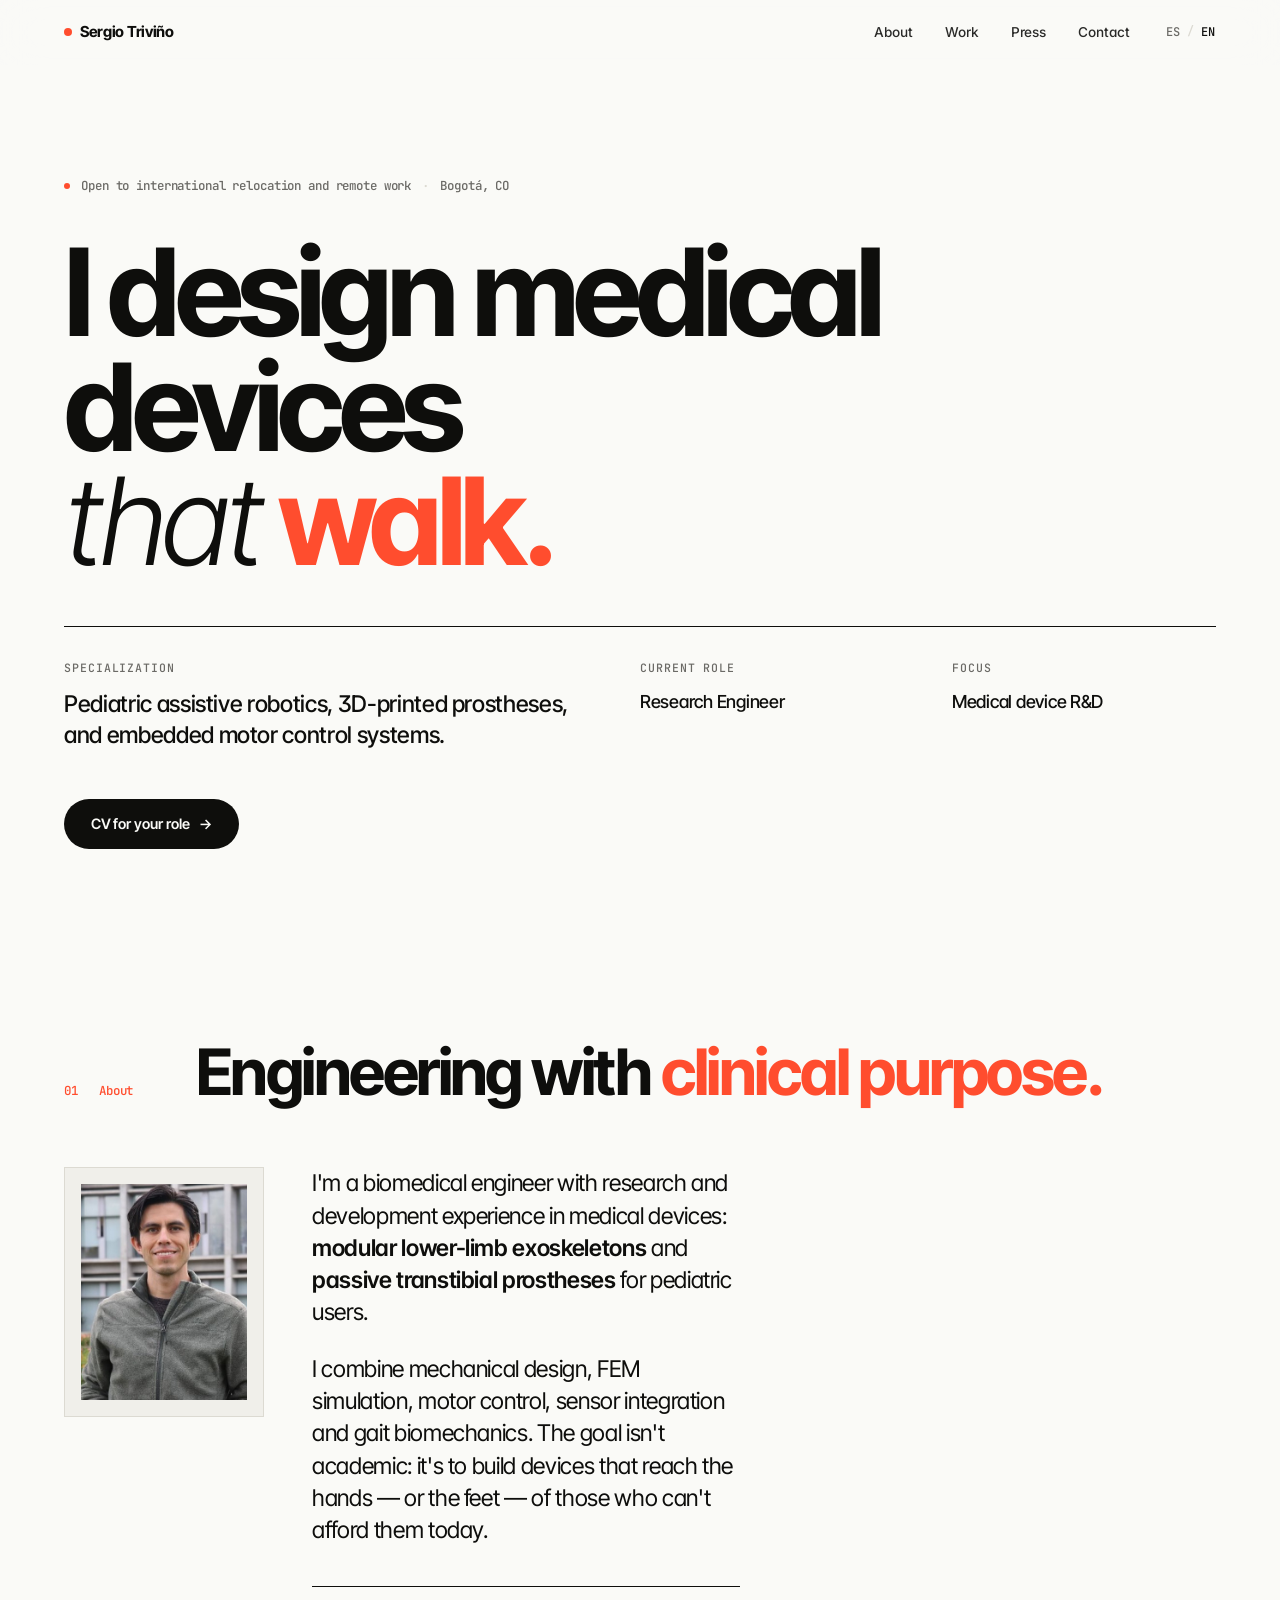
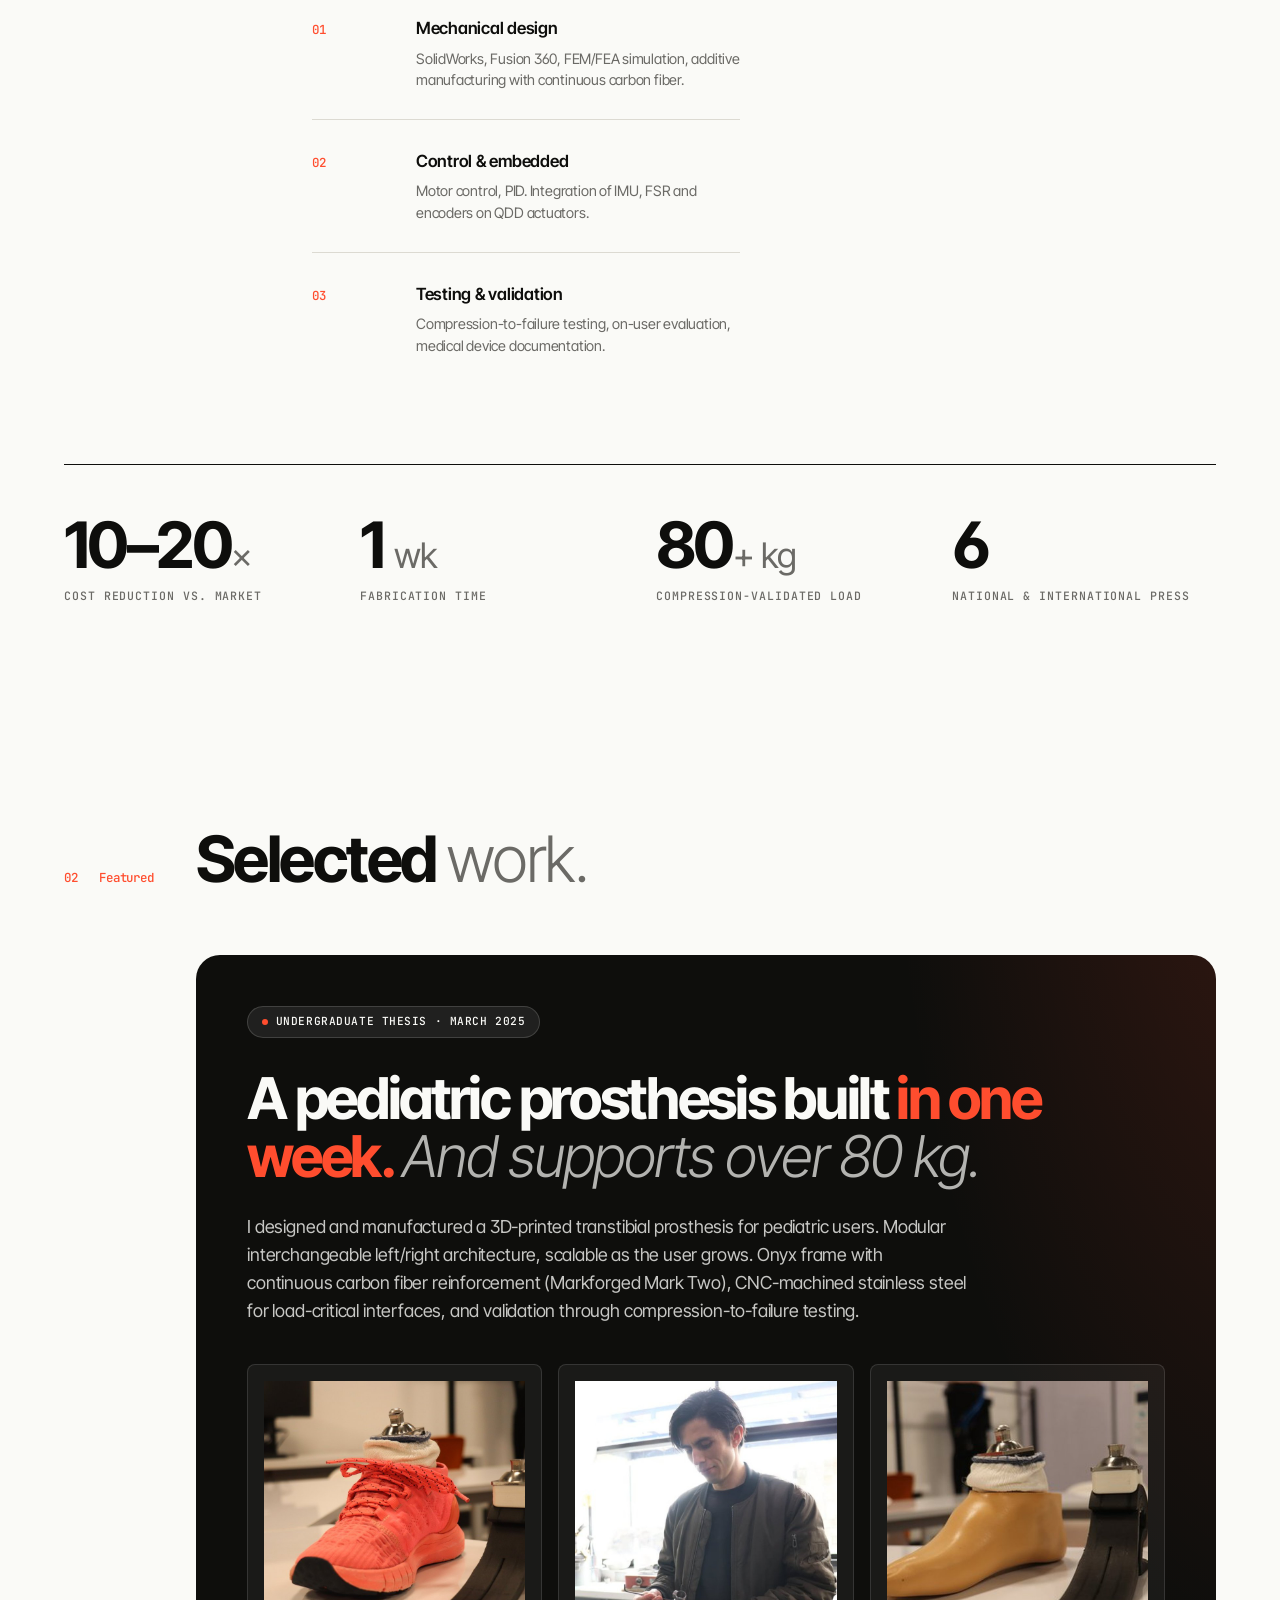
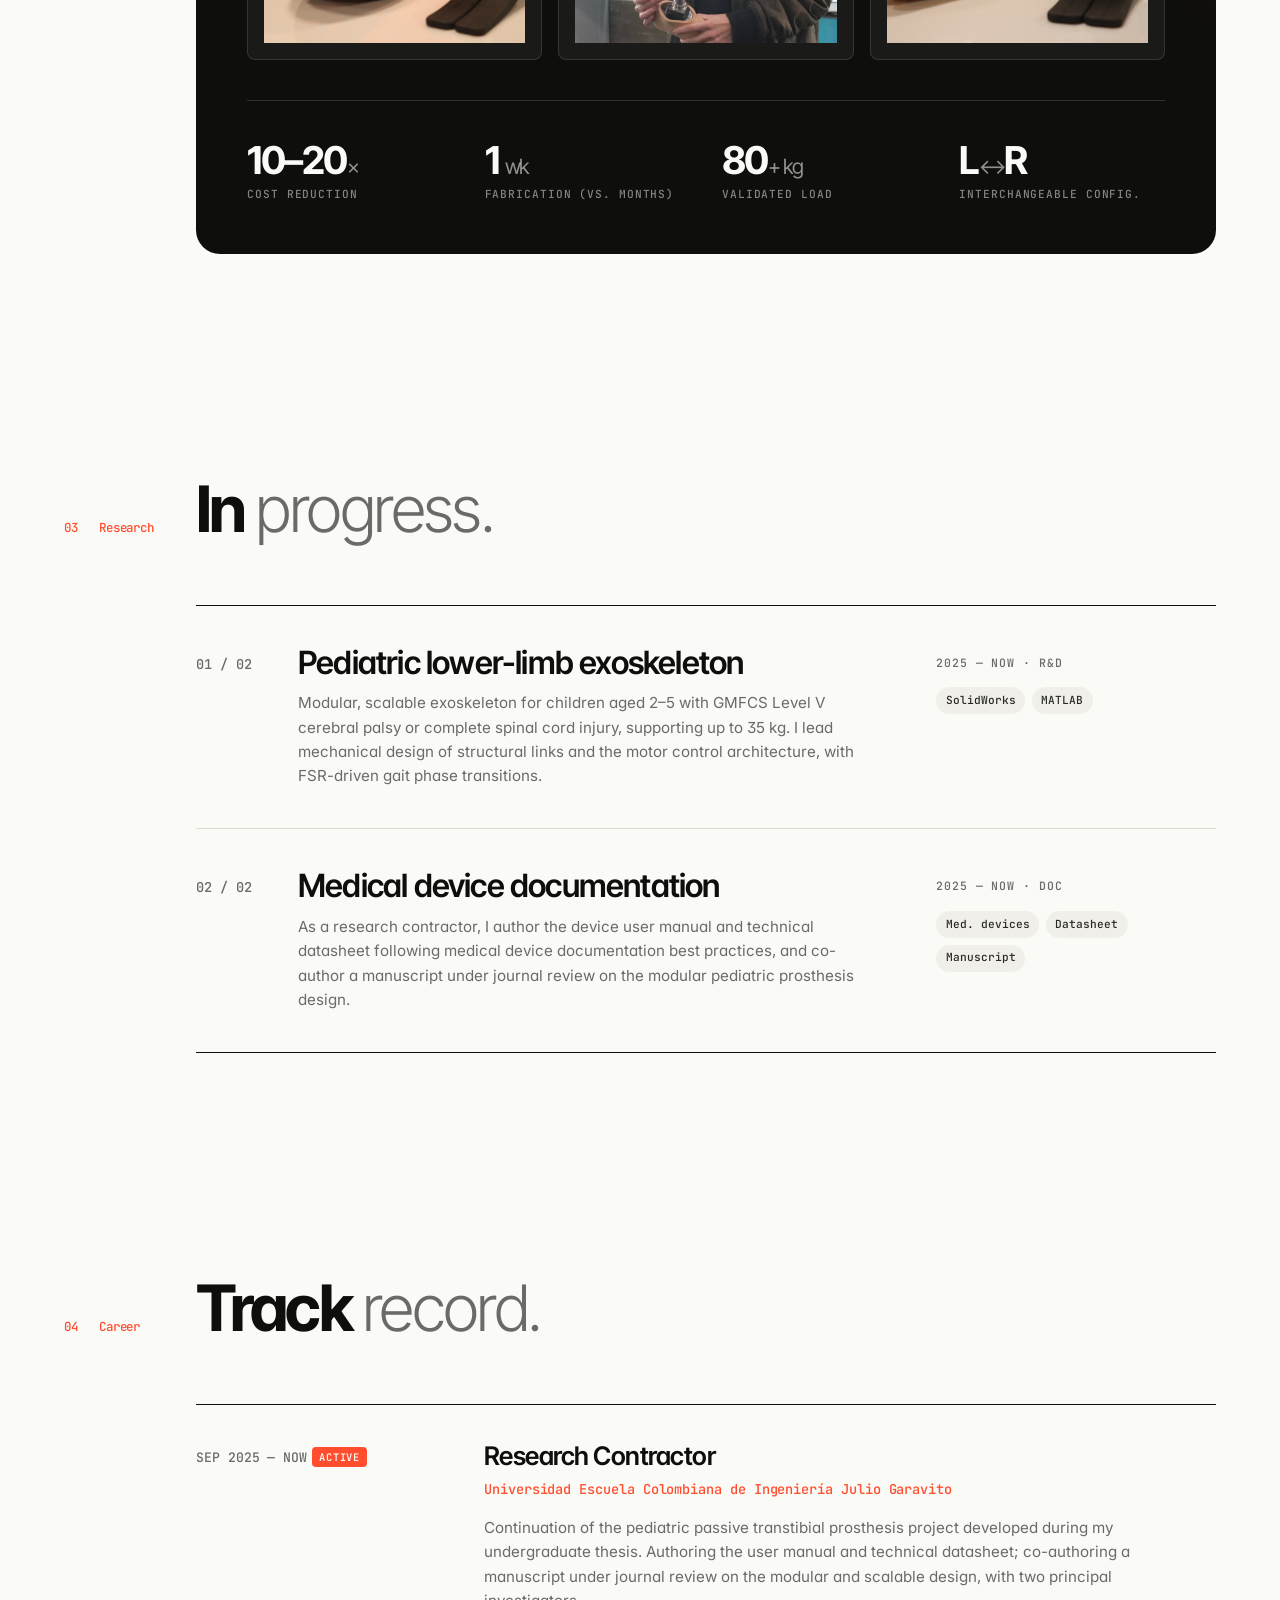
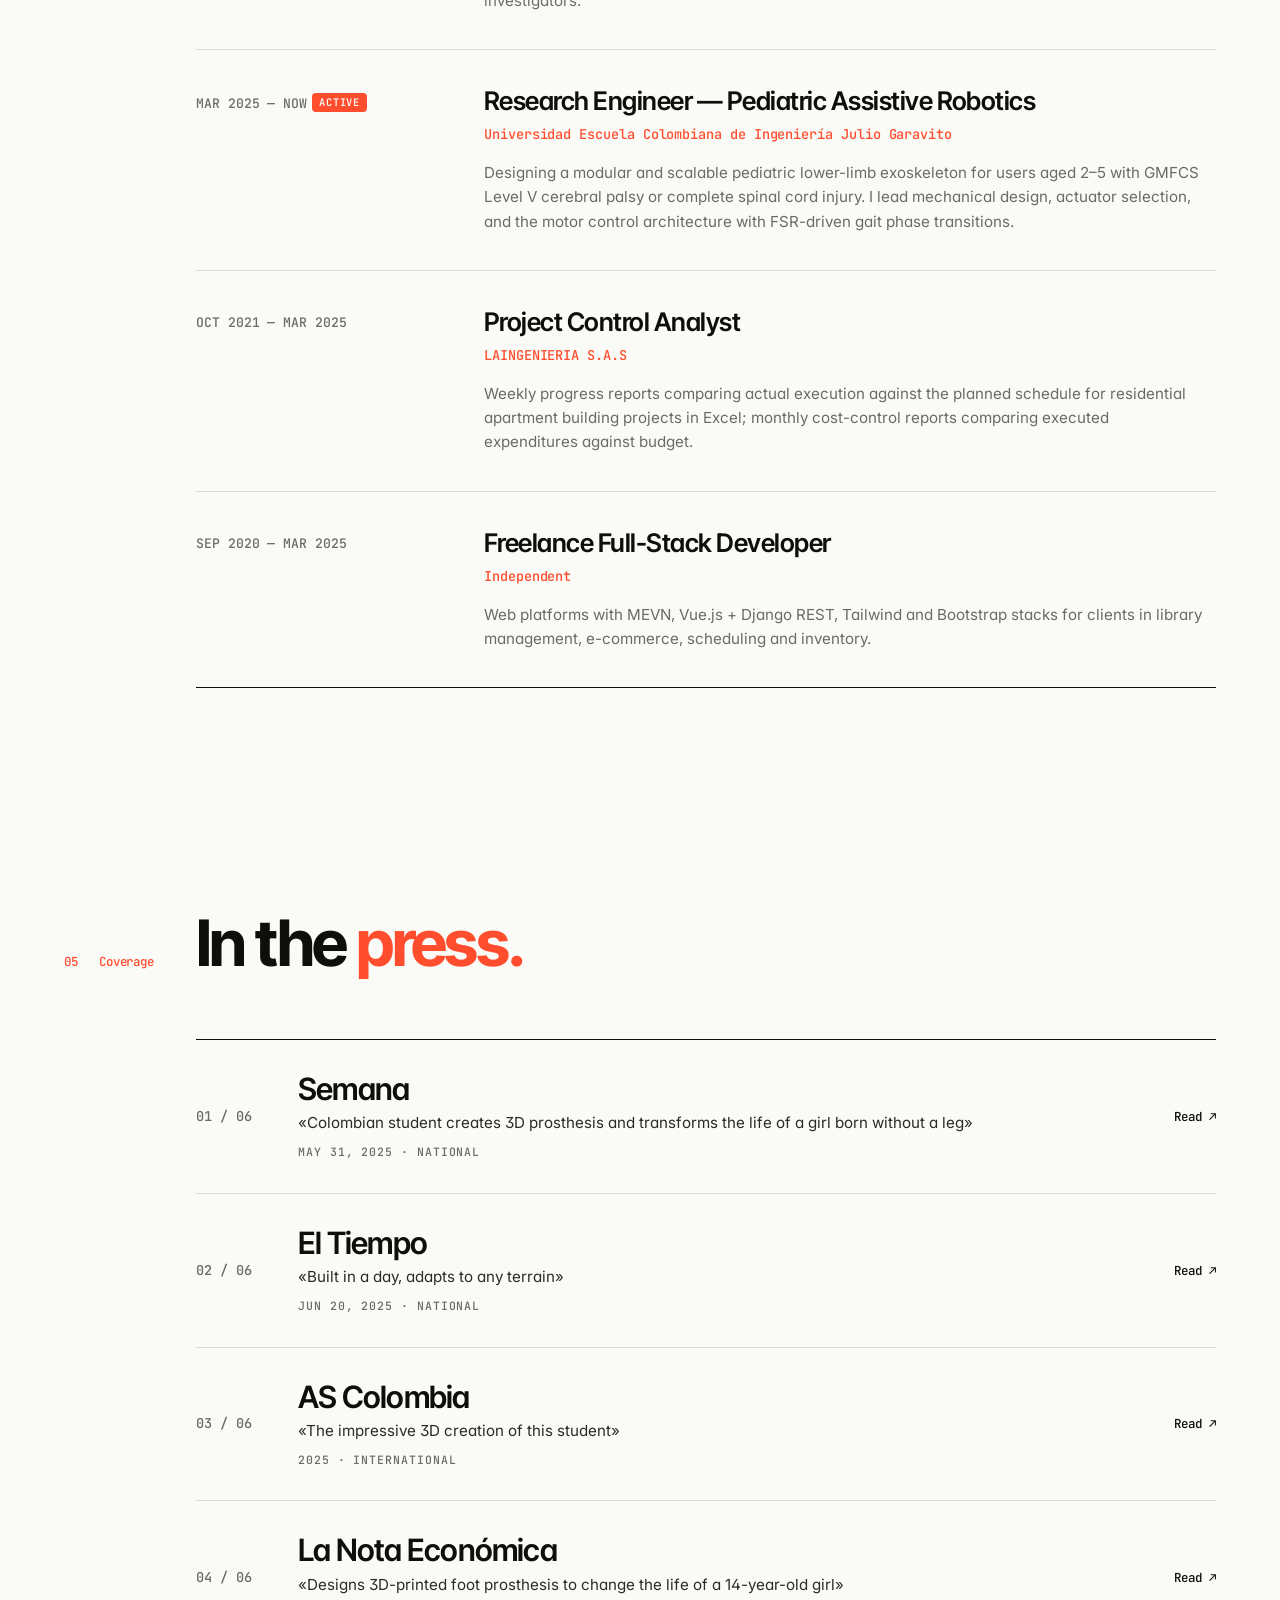
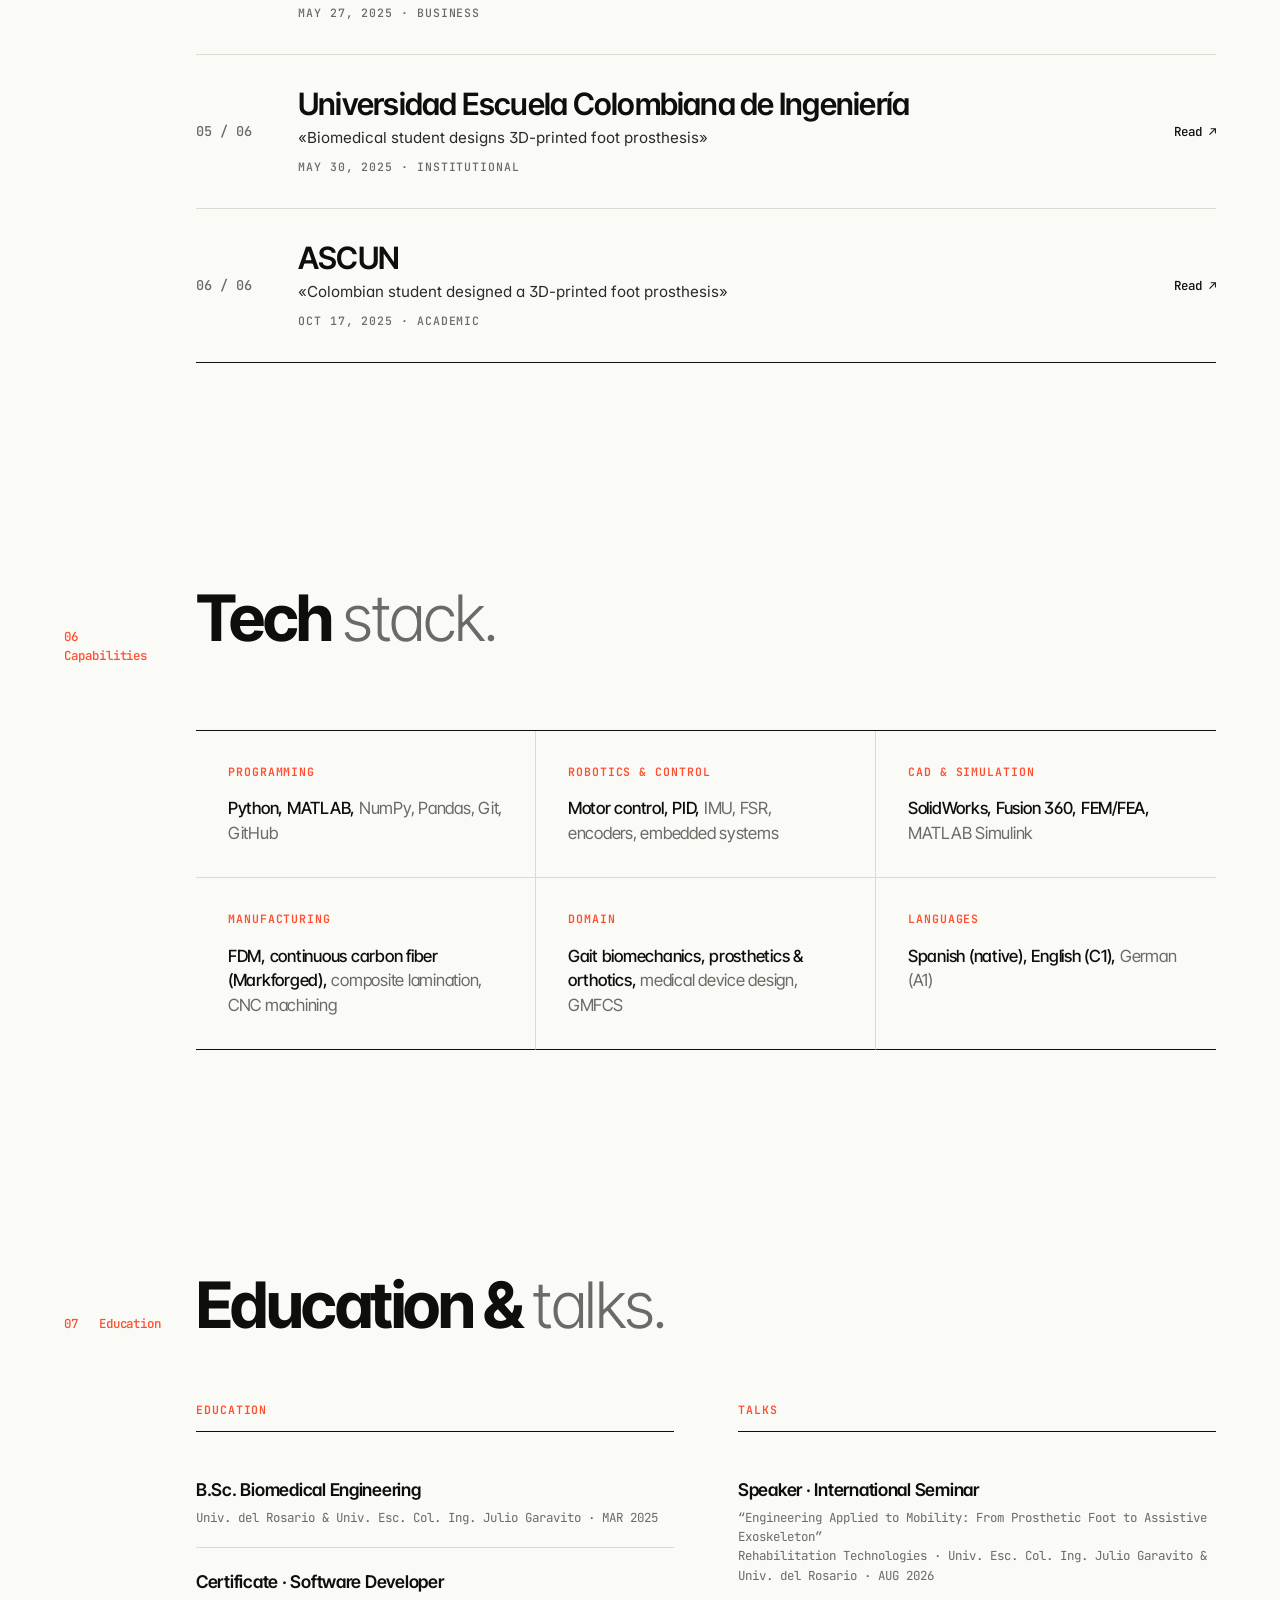
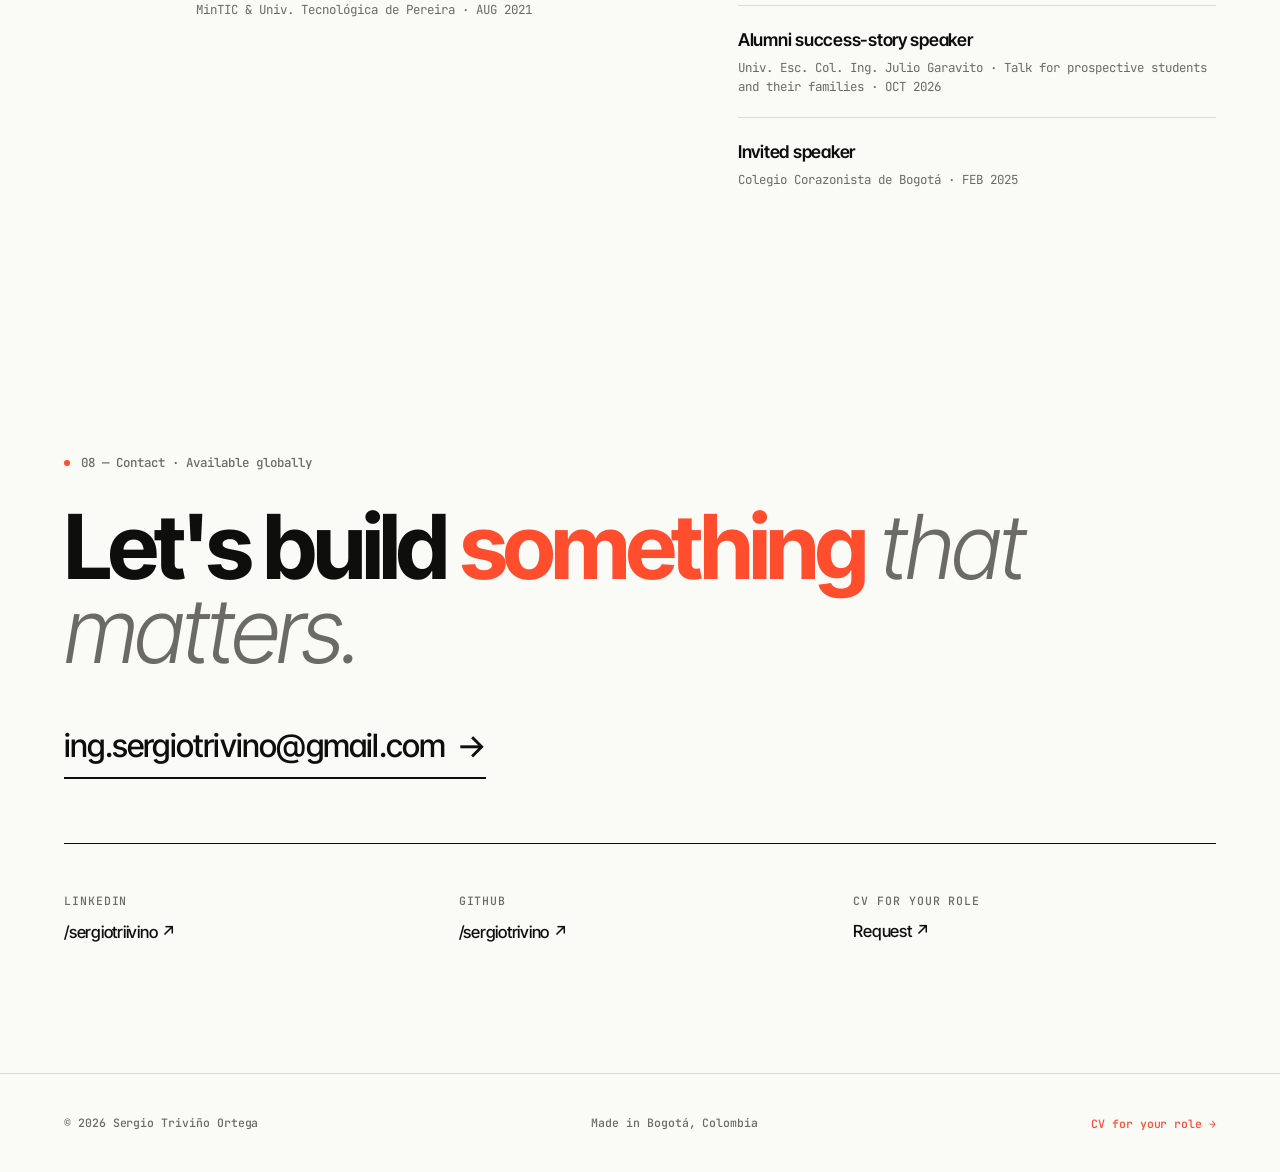
==== commit 172f3b71: "Rename index_noviembre_nuevo_4.html to index.html" ====
--- a/index.html
+++ b/index.html
@@ -273,7 +273,7 @@
 @media (max-width: 700px) { .section-header { grid-template-columns: 1fr; gap: 0.5rem; } }
 .about-layout {
   display: grid;
-  grid-template-columns: 100px 1fr 1fr;
+  grid-template-columns: 200px 1fr 1fr;
   gap: 2rem 3rem;
   align-items: start;
 }
